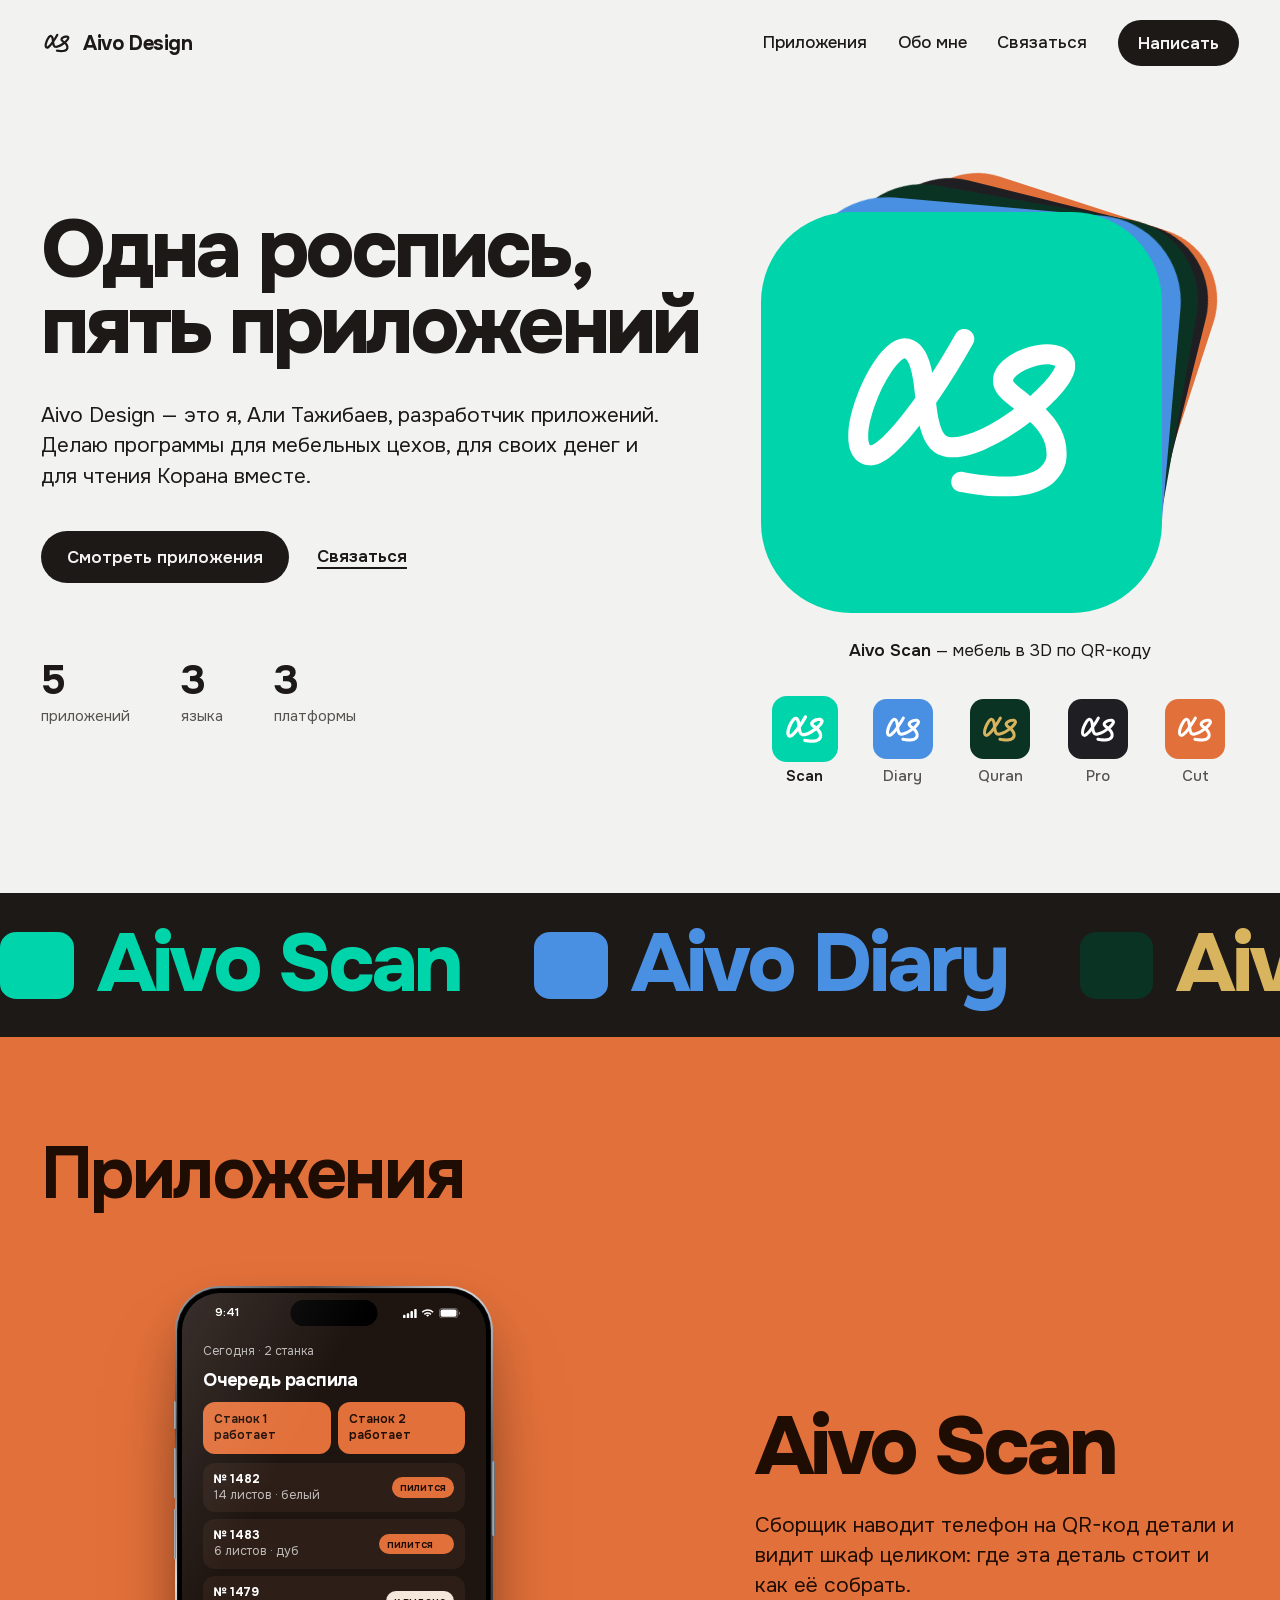
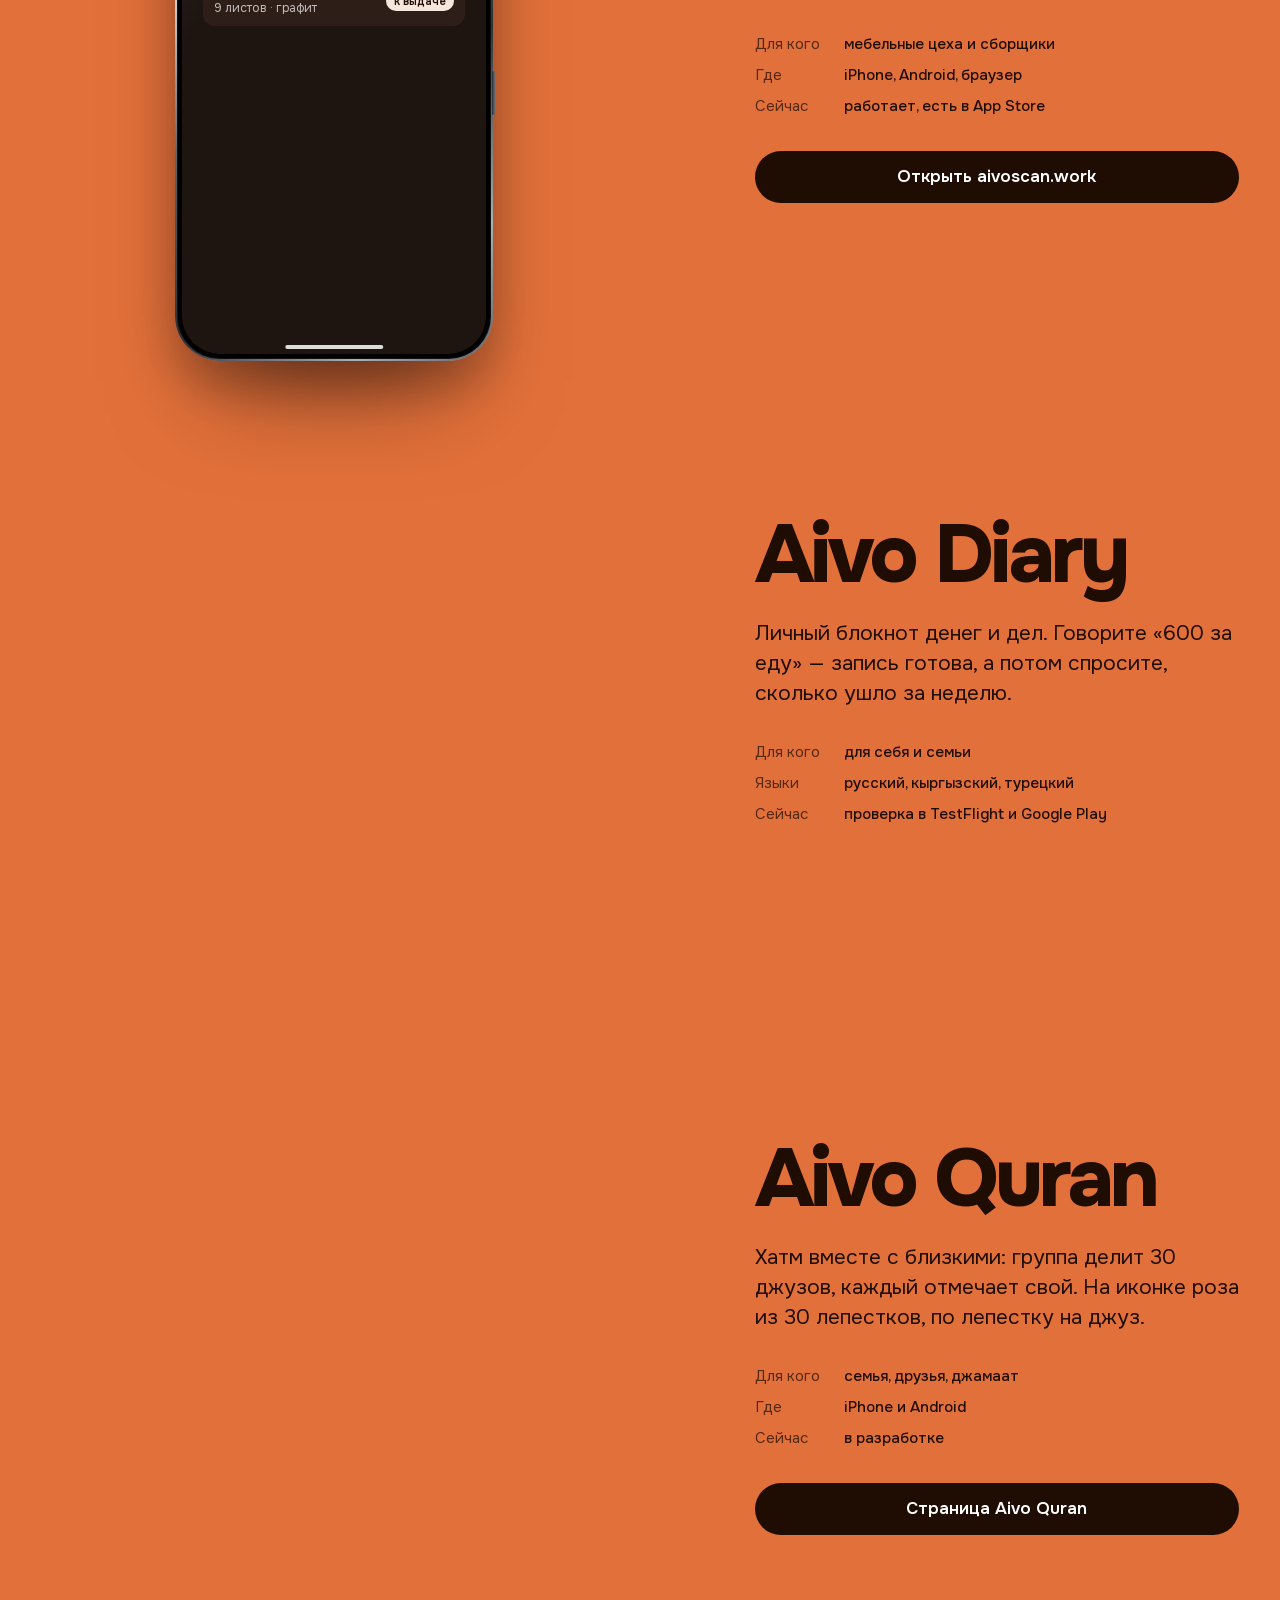
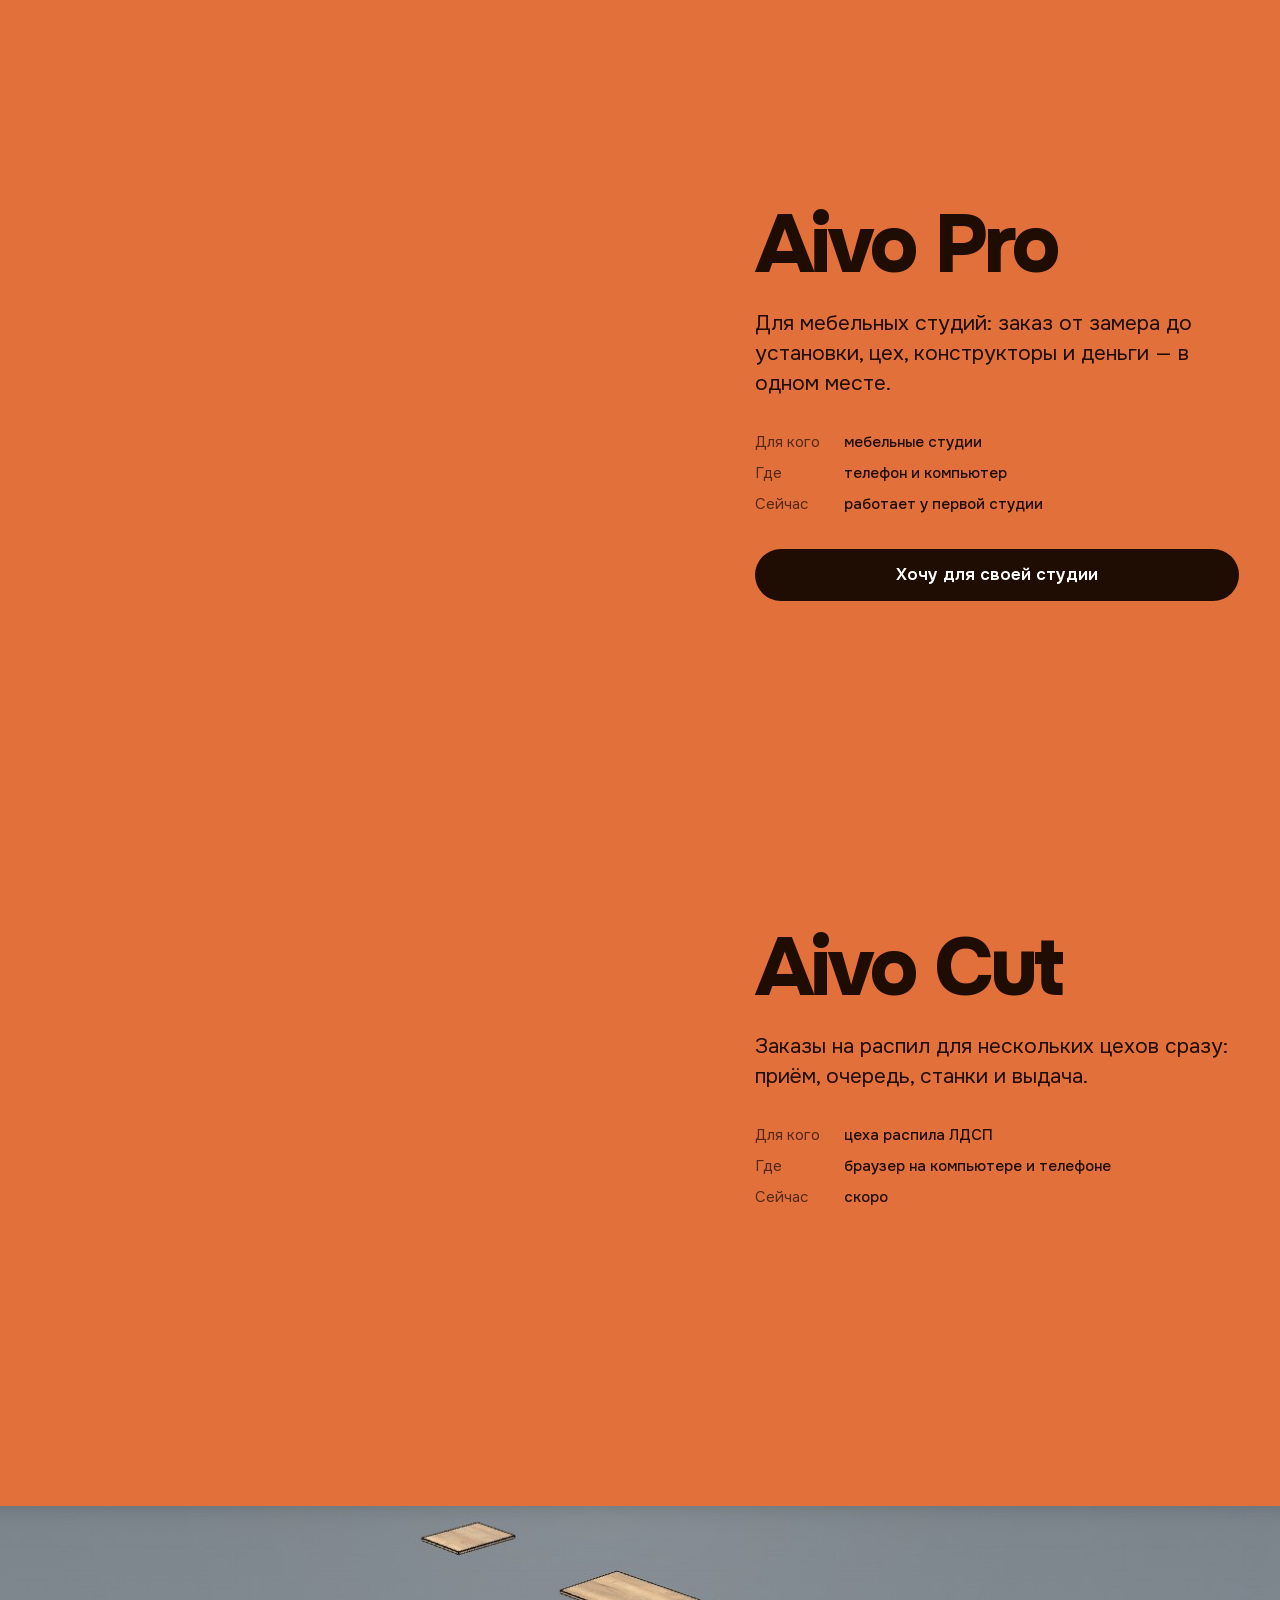
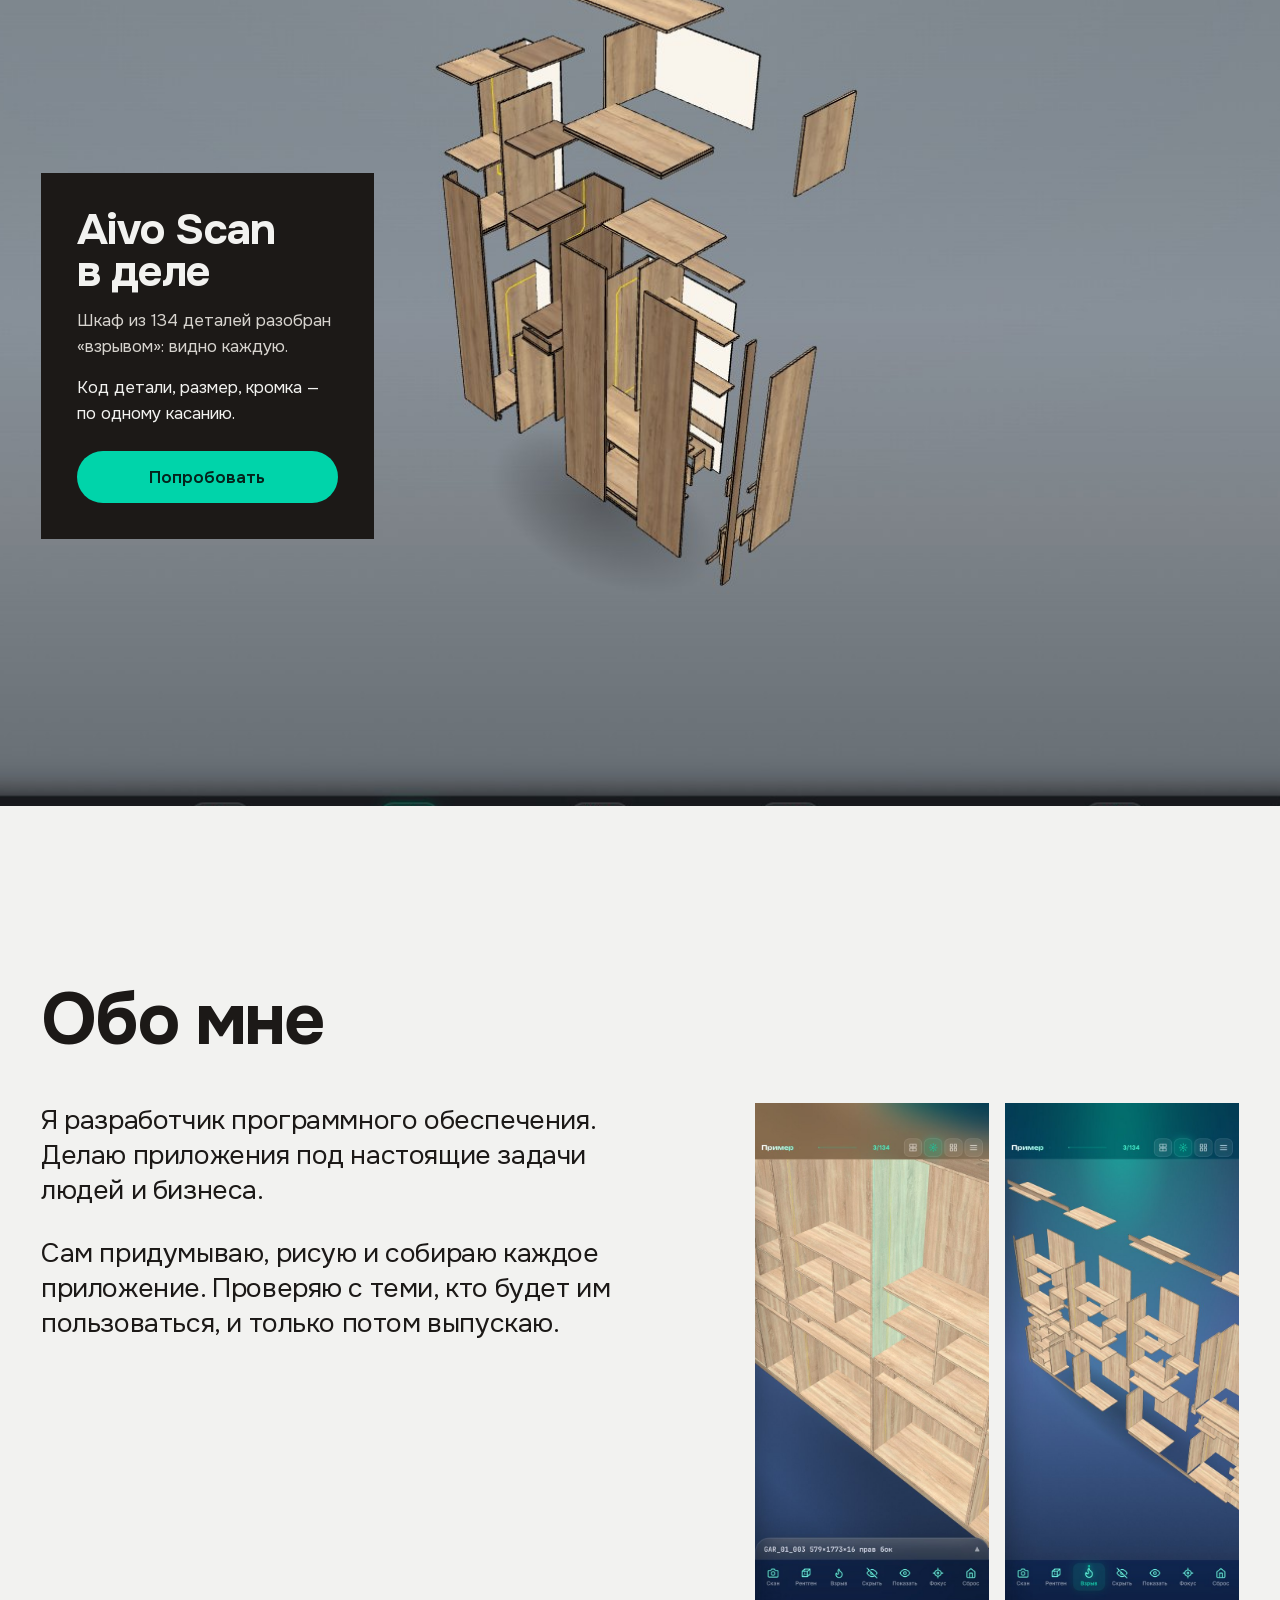
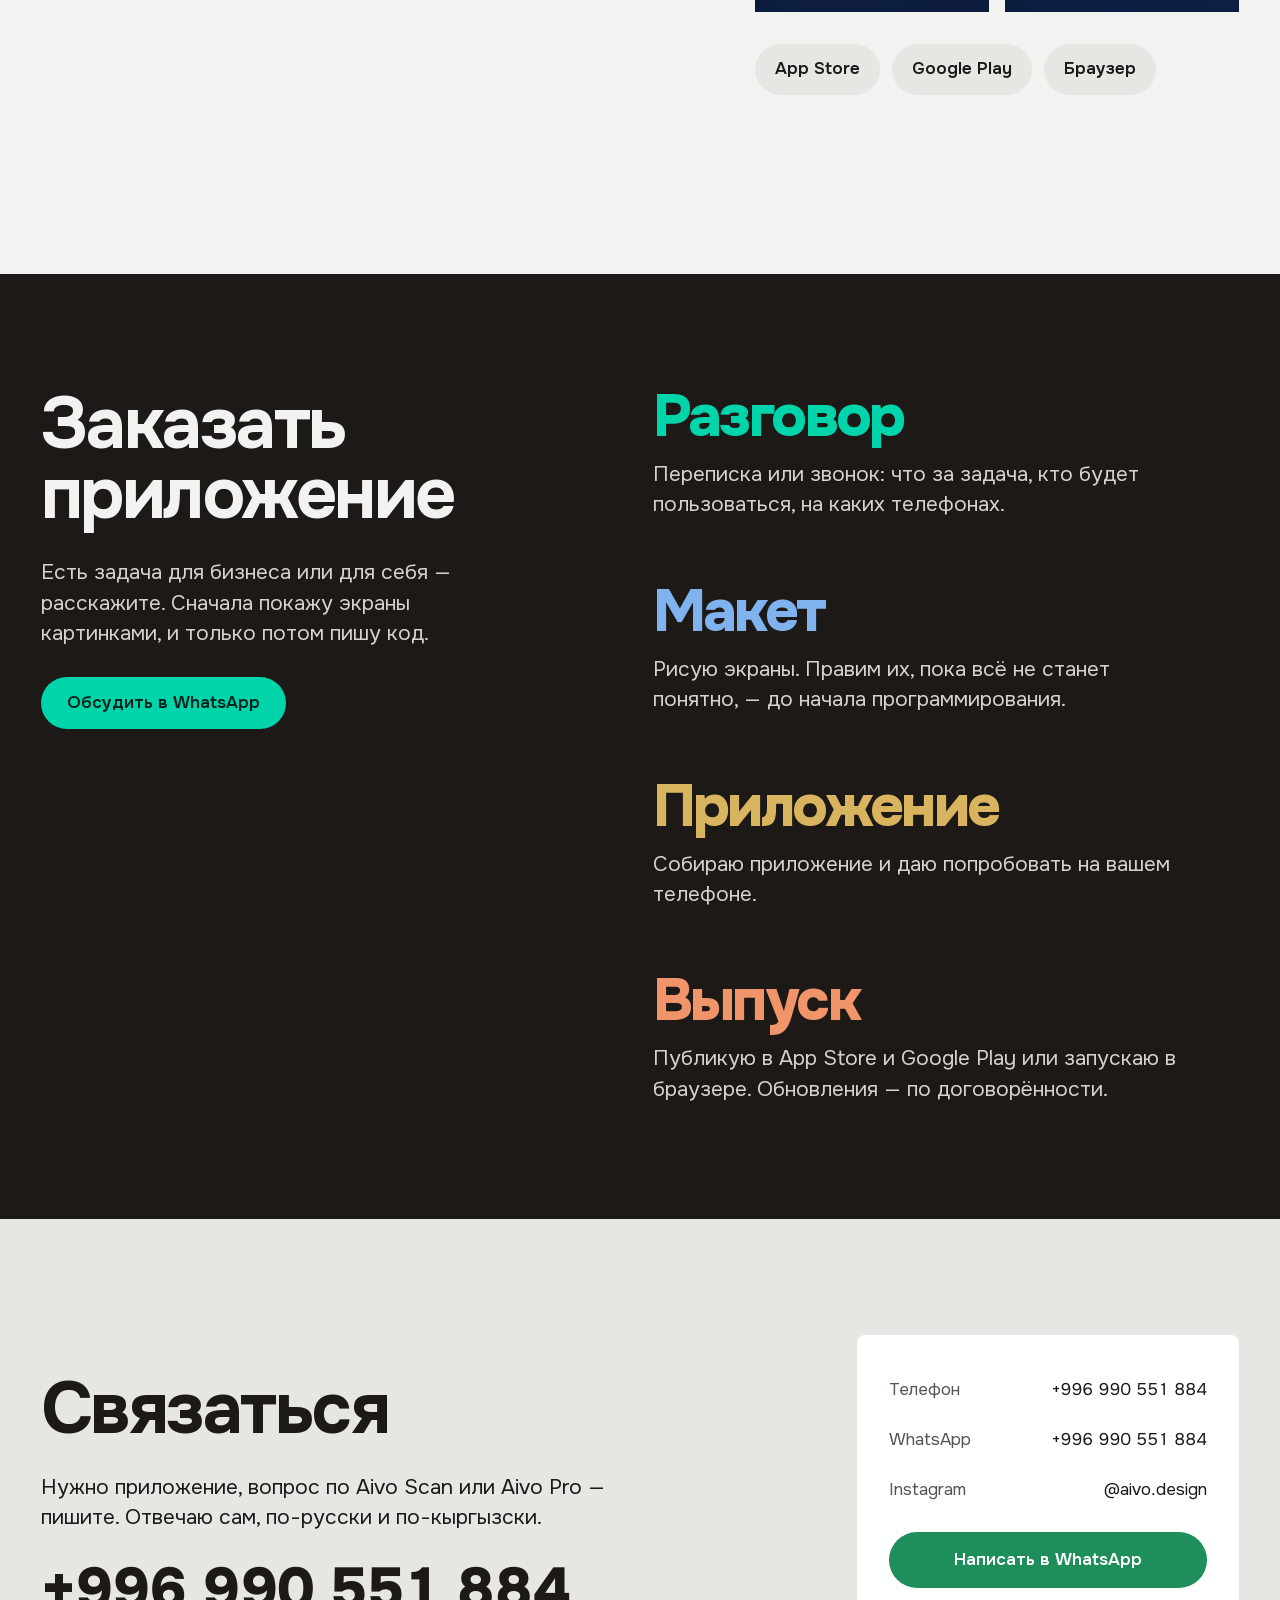
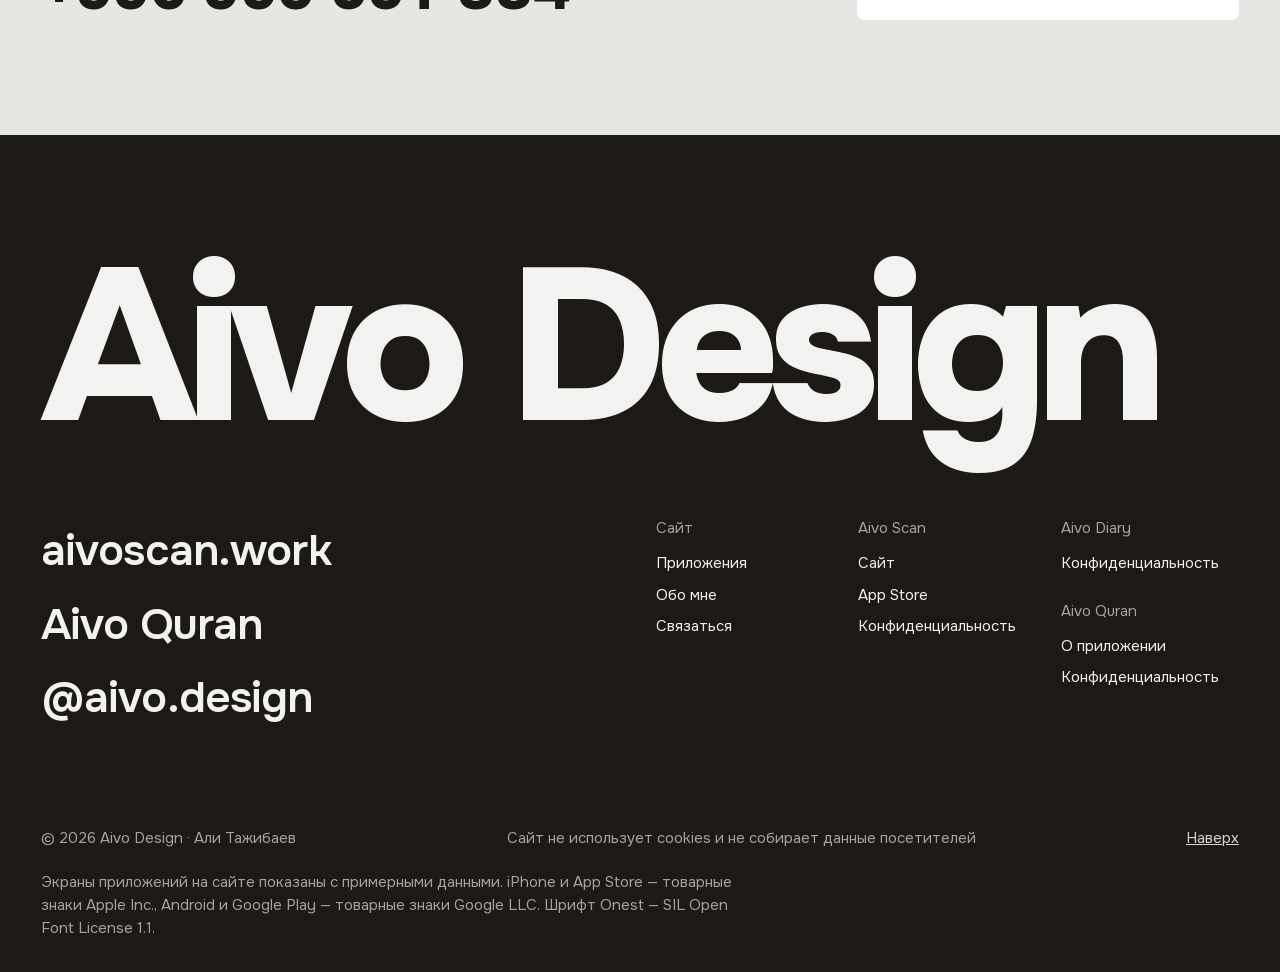
==== index.html @ 10afefac "Сайт aivodesign.site: главная, Aivo Quran, политики конфиденциальности Co-Authored-By: Claude Opus 5" ====
<!doctype html>
<html lang="ru">
<head>
<meta charset="utf-8">
<meta name="viewport" content="width=device-width,initial-scale=1,viewport-fit=cover">
<title>Aivo Design — приложения Али Тажибаева</title>
<meta name="description" content="Aivo Design — семья приложений с одной росписью: Aivo Scan (мебель в 3D по QR-коду), Aivo Diary (деньги голосом), Aivo Quran (хатм с близкими), Aivo Pro и Aivo Cut.">
<meta property="og:title" content="Aivo Design — одна роспись, пять приложений">
<meta property="og:description" content="Приложения для мебельных цехов, для своих денег и для чтения Корана вместе.">
<meta property="og:image" content="https://aivodesign.site/img/og.jpg">
<meta property="og:url" content="https://aivodesign.site/">
<meta property="og:image:width" content="1200"><meta property="og:image:height" content="630"><meta property="og:type" content="website"><meta property="og:locale" content="ru_RU">
<meta name="twitter:card" content="summary_large_image">
<link rel="canonical" href="https://aivodesign.site/">
<meta name="theme-color" content="#F2F2F0">
<link rel="icon" href="favicon.svg" type="image/svg+xml">
<link rel="preload" href="fonts/onest-cyrillic.woff2" as="font" type="font/woff2" crossorigin>
<link rel="stylesheet" href="fonts/onest.css">
<link rel="stylesheet" href="site.css?v=3">
<script>document.documentElement.classList.add('js')</script>
<style>
/* ── Первый экран: слова слева, справа веер из пяти квадратов-приложений */
.hero{display:grid;grid-template-columns:7fr 5fr;gap:clamp(24px,4vw,72px);align-items:center;padding:clamp(32px,5vw,80px) var(--m) clamp(72px,8vw,128px)}
.hero h1{font-size:clamp(42px,6.4vw,112px);font-weight:800;letter-spacing:-.045em;line-height:.92}
.hero h1 span{display:block}
.hero .lead{font-size:21px;line-height:1.45;max-width:30em;margin-top:36px}
.hero .acts{display:flex;flex-wrap:wrap;align-items:center;gap:16px 28px;margin-top:40px}
.hero .nums{display:grid;grid-template-columns:repeat(3,max-content);gap:20px clamp(28px,4vw,64px);margin-top:clamp(48px,6vw,88px)}
.hero .nums p{display:grid;gap:4px;font-size:var(--s-sm);color:var(--muted)}
.hero .nums b{font-size:clamp(32px,3.2vw,48px);font-weight:700;letter-spacing:-.04em;line-height:1;color:var(--ink)}
.tilebox{justify-self:end;width:min(100%,540px)}
.deck{position:relative;width:84%;aspect-ratio:1;margin:13% 0 0 0}
.tile{position:absolute;inset:0;border-radius:22.5%;background:var(--c);color:var(--f,#fff);display:grid;place-items:center;transition:transform .8s var(--ease);will-change:transform}
.tile .sig{width:100%;height:100%}
.tile[data-p="0"]{transform:none;z-index:5}
.tile[data-p="1"]{transform:translate(5%,-4%) rotate(5deg) scale(.95);z-index:4}
.tile[data-p="2"]{transform:translate(10%,-8%) rotate(10deg) scale(.9);z-index:3}
.tile[data-p="3"]{transform:translate(14%,-11%) rotate(14deg) scale(.85);z-index:2}
.tile[data-p="4"]{transform:translate(18%,-14%) rotate(18deg) scale(.8);z-index:1}
.tile[data-p="0"] .sig use{clip-path:inset(0 0 0 0)}
.js .tile[data-p="0"].draw .sig use{animation:draw 1.4s cubic-bezier(.6,0,.2,1) both}
@keyframes draw{from{clip-path:inset(0 100% 0 0)}to{clip-path:inset(0 0 0 0)}}
.picker{display:flex;justify-content:space-between;gap:10px;margin-top:28px}
.picker button{flex:1;display:flex;flex-direction:column;align-items:center;gap:8px;background:none;border:0;padding:6px 0;font:500 var(--s-sm)/1.2 var(--font);color:var(--muted);cursor:pointer;border-radius:12px}
.picker .sw{width:100%;max-width:60px;aspect-ratio:1;border-radius:22.5%;background:var(--c);color:var(--f,#fff);display:grid;place-items:center;transition:transform .25s var(--ease)}
.picker .sw .sig{width:100%;height:100%}
.picker button:hover .sw{transform:translateY(-3px)}
.picker button[aria-pressed=true]{color:var(--ink);font-weight:600}
.picker button[aria-pressed=true] .sw{transform:scale(1.1)}
.tilecap{margin-top:24px;font-size:var(--s-body);min-height:1.6em;text-align:center}
.tilecap b{font-weight:600}

/* ── Бегущая лента с названиями */
.band{background:var(--ink);overflow:hidden;padding:clamp(20px,2.4vw,36px) 0}
.track{display:flex;width:max-content;animation:mq 38s linear infinite}
.band:hover .track{animation-play-state:paused}
.track span{display:inline-flex;align-items:center;gap:.28em;padding-right:.9em;font-size:clamp(40px,6.4vw,104px);font-weight:800;letter-spacing:-.045em;line-height:1;white-space:nowrap;color:var(--c)}
.track .sq{width:.82em;height:.82em;border-radius:22.5%;background:var(--c);color:var(--f,#fff);display:grid;place-items:center;flex:none}
.track .sq .sig{width:100%;height:100%}
@keyframes mq{to{transform:translateX(-50%)}}

/* ── Приложения: весь раздел перекрашивается в цвет приложения, телефон держится слева */
.apps{--ab:var(--scan);--ai:#04231C;--bb:#04231C;--bi:var(--scan);background:var(--ab);color:var(--ai);padding:clamp(72px,8vw,128px) var(--m) clamp(72px,8vw,120px);transition:background-color .7s var(--ease),color .7s var(--ease)}
html:not(.js) .apps{--ab:var(--bg);--ai:var(--ink);--bb:var(--ink);--bi:var(--bg)}
.apps>h2{font-size:var(--s-h2);margin-bottom:clamp(40px,5vw,72px)}
.run{display:grid;grid-template-columns:repeat(12,1fr);column-gap:clamp(16px,2vw,32px)}
.frame{display:none}
.steps{grid-column:1/-1;display:flex;flex-direction:column;gap:112px}
.step h3{font-size:clamp(52px,6.4vw,112px);font-weight:800;letter-spacing:-.05em;line-height:.92}
.step .what{font-size:21px;line-height:1.45;margin-top:24px;max-width:25em}
.facts{display:grid;grid-template-columns:auto 1fr;gap:8px 24px;margin:32px 0 0;font-size:var(--s-sm)}
.facts dt{opacity:.72}.facts dd{margin:0;font-weight:500}
.step .go{margin-top:32px;display:inline-flex}
.step .btn{background:var(--bb);color:var(--bi)}
.step .link{color:inherit}
.fig{--h:min(78svh,700px);height:var(--h);display:grid;place-items:center;margin:0 0 40px;position:relative}
html:not(.js) .fig{background:var(--c);padding:24px 0}
.phone-frame{--pw:calc(var(--h)*0.455);--sw:calc(var(--pw) - 14px);position:relative;width:var(--pw);padding:2.5px;border-radius:calc(var(--sw)*.125 + 7px);background:linear-gradient(135deg,#9da2aa 0%,#4a4e55 14%,#d6d9de 30%,#5b5f66 48%,#2e3136 66%,#a9adb4 86%,#60646b 100%);box-shadow:0 60px 100px -40px rgba(0,0,0,.55),0 24px 48px rgba(0,0,0,.22)} /* taste-skill-ignore: рамка iPhone с aivoscan.work */
.pf-bezel{padding:4.5px;border-radius:calc(var(--sw)*.125 + 4.5px);background:#000;box-shadow:inset 0 0 0 1px rgba(255,255,255,.07)} /* taste-skill-ignore: рамка iPhone с aivoscan.work */
.pf-screen{position:relative;border-radius:calc(var(--sw)*.125);overflow:hidden;background:#000}
.pf-screen::after{content:"";position:absolute;inset:0;z-index:4;pointer-events:none;background:linear-gradient(118deg,rgba(255,255,255,.12) 0%,rgba(255,255,255,0) 30%)} /* taste-skill-ignore: рамка iPhone с aivoscan.work */
.phone-frame .shots{aspect-ratio:440/956;position:relative}
.phone-frame .shots>img{position:absolute;inset:0;width:100%;height:100%;object-fit:cover}
.phone-island{position:absolute;z-index:3;top:calc(var(--sw)*.025);left:50%;width:calc(var(--sw)*.286);height:calc(var(--sw)*.084);transform:translateX(-50%);border-radius:99px;background:#000}
.pf-status{position:absolute;z-index:3;left:0;right:0;top:calc(var(--sw)*.025);height:calc(var(--sw)*.084);display:flex;align-items:center;justify-content:space-between;padding:0 calc(var(--sw)*.085) 0 calc(var(--sw)*.11);color:#fff;font:600 calc(var(--sw)*.039)/1 var(--font);letter-spacing:-.01em}
.pf-status i{display:flex;align-items:center;gap:calc(var(--sw)*.014)}
.pf-status svg{height:calc(var(--sw)*.03);width:auto}.pf-status svg.bat{height:calc(var(--sw)*.034)}
.pf-home{position:absolute;z-index:3;left:50%;bottom:calc(var(--sw)*.018);transform:translateX(-50%);width:calc(var(--sw)*.32);height:calc(var(--sw)*.012);border-radius:99px;background:rgba(255,255,255,.85)}
.phone-frame.lt .pf-status{color:#111}.phone-frame.lt .pf-home{background:rgba(0,0,0,.8)}
.pf-btn{position:absolute;width:3px;border-radius:2px;background:linear-gradient(90deg,#4f535a,#b4b8bf 60%,#6b6f76)} /* taste-skill-ignore: рамка iPhone с aivoscan.work */
.pf-btn.l{left:-2px}.pf-btn.r{right:-2px;background:linear-gradient(90deg,#6b6f76,#b4b8bf 40%,#4f535a)} /* taste-skill-ignore: рамка iPhone с aivoscan.work */
.pf-action{top:17%;height:4.2%}.pf-vol1{top:24%;height:7.5%}.pf-vol2{top:33%;height:7.5%}.pf-side{top:26%;height:11%}.pf-cam{top:57%;height:6.5%;background:linear-gradient(90deg,#2a2d31,#6d7178)!important} /* taste-skill-ignore: рамка iPhone с aivoscan.work */
.ui{position:absolute;inset:0;font-size:calc(var(--sw)*.04)}
@media (min-width:900px){
  .js .frame{display:block;grid-column:1/7;grid-row:1;position:sticky;top:calc(50svh - min(78svh,700px)*0.5);height:min(78svh,700px);align-self:start}
  .js .frame .fig{position:absolute;inset:0;margin:0;height:100%;opacity:0;transform:translateY(24px) scale(.97);transition:opacity .5s var(--ease),transform .6s var(--ease)}
  .js .frame .fig:not(.on){visibility:hidden;transition:opacity .4s var(--ease),transform .4s var(--ease),visibility 0s .4s}
  .js .frame .fig.on{opacity:1;transform:none}
  .js .steps{grid-column:8/13;grid-row:1;gap:0}
  .js .step{min-height:74svh;display:flex;flex-direction:column;justify-content:center}
  .js .step>.fig{display:none}
}

/* Экраны приложений, собранные из их интерфейса (примерные данные) */
.ui{font-family:var(--font);line-height:1.3;padding:17% 7% 9%;display:flex;flex-direction:column;gap:9px;text-align:left}
.ui .t{font-size:1.5em;font-weight:700;letter-spacing:-.03em}
.ui .m{opacity:.7}
.ui ul{list-style:none;margin:0;padding:0;display:grid;gap:7px}
.ui li{display:flex;justify-content:space-between;align-items:center;gap:8px;border-radius:12px;padding:9px 11px}
.ui-diary{background:#F4F7FB;color:#14223A}
.ui-diary .sum{font-size:2.2em;font-weight:700;letter-spacing:-.04em}
.ui-diary .today{color:#C2410C;font-weight:600}
.ui-diary .say{background:#2F6FBF;color:#fff;border-radius:14px 14px 4px 14px;padding:10px 12px;align-self:flex-end;max-width:88%}
.ui-diary li{background:#fff}.ui-diary .plus{color:#15803D;font-weight:600}
.ui-diary .mic{margin-top:auto;align-self:center;width:54px;height:54px;border-radius:50%;background:#4A90E2;display:grid;place-items:center}
.ui-diary .mic i{width:12px;height:20px;border-radius:6px;background:#fff;display:block}
.ui-quran{background:#0B3324;color:#EBDDB0}
.ui-quran .ic{width:64px;height:64px;border-radius:22.5%;align-self:center;margin:4px 0}
.ui-quran .grid{display:grid;grid-template-columns:repeat(6,1fr);gap:5px}
.ui-quran .grid i{aspect-ratio:1;border-radius:6px;background:#164A36;display:grid;place-items:center;font-style:normal;font-size:10.5px;color:#9FB8A8}
.ui-quran .grid i.d{background:#D9B45F;color:#0B3324;font-weight:600}
.ui-quran .grid i.me{background:#EBDDB0;color:#0B3324;font-weight:700}
.ui-quran .bt{margin-top:auto;background:#D9B45F;color:#0B3324;border-radius:999px;text-align:center;padding:11px;font-weight:700}
.ui-pro{background:#F2F2F0;color:#1F1F23}
.ui-pro li{background:#fff;flex-direction:column;align-items:stretch;gap:6px}
.ui-pro li div{display:flex;justify-content:space-between;gap:8px}
.ui-pro .bar{display:grid;grid-template-columns:repeat(5,1fr);gap:3px}
.ui-pro .bar i{height:5px;border-radius:3px;background:#DADAD6}
.ui-pro .bar i.d{background:#1F1F23}
.ui-pro .sumrow{margin-top:auto;background:#1F1F23;color:#F2F2F0;border-radius:12px;padding:11px;display:flex;justify-content:space-between;gap:8px}
.ui-pro .sumrow .m{opacity:.75}
.ui-pro .ok{color:#15803D;font-weight:600}.ui-pro .late{color:#B91C1C;font-weight:600}
.ui-cut{background:#1E1410;color:#FFFFFF}
.ui-cut li{background:#2D1F18}
.ui-cut .st{border-radius:999px;padding:3px 8px;font-size:11px;font-weight:600;white-space:nowrap}
.ui-cut .st.go{background:#E2703A;color:#1F0D04}.ui-cut .st.q{background:#3E2C22;color:#FFFFFF}.ui-cut .st.ok{background:#F6E7DD;color:#1F0D04}
.ui-cut .mach{display:grid;grid-template-columns:1fr 1fr;gap:7px}
.ui-cut .mach div{background:#E2703A;color:#1F0D04;border-radius:12px;padding:10px 11px;font-weight:600}
.ui-cut .mach div:last-child{background:#3E2C22;color:#FFFFFF}

/* Ожившие экраны: проигрываются, когда экран показан */
@keyframes uin{from{opacity:0;transform:translateY(8px)}to{opacity:1;transform:none}}
@keyframes uout{to{opacity:0;transform:translateY(-6px)}}
@keyframes bar{from{transform:scaleX(0)}to{transform:scaleX(1)}}
@keyframes gold{0%{background:#EBDDB0;transform:scale(1)}45%{transform:scale(1.28)}100%{background:#D9B45F;transform:scale(1)}}
@keyframes press{50%{transform:scale(.94)}}
@keyframes m2{to{background:#E2703A;color:#1F0D04}}
.ui .sw2{display:inline-grid}.ui .sw2>span{grid-area:1/1}
html:not(.js) .ui .sw2 .a{visibility:hidden}
.js .ui .sw2 .b{opacity:0}
.js .ui.play .sw2 .a{animation:uout .35s var(--ease) forwards;animation-delay:var(--d,1.4s)}
.js .ui.play .sw2 .b{animation:uin .45s var(--ease) forwards;animation-delay:calc(var(--d,1.4s) + .2s)}
.js .ui .pop{opacity:0}
.js .ui.play .pop{animation:uin .5s var(--ease) forwards;animation-delay:var(--d,.4s)}
.js .ui-pro .bar i.d{transform:scaleX(0);transform-origin:left}
.js .ui-pro.play .bar i.d{animation:bar .5s var(--ease) forwards;animation-delay:calc(.2s + var(--n,0)*.1s)}
.js .ui-quran.play .grid i.me{animation:gold .8s var(--ease) 1s forwards}
.js .ui-quran.play .bt{animation:press .3s ease .7s}
.js .ui-cut.play .mach .m2{animation:m2 .4s var(--ease) 1.4s forwards}
@media (prefers-reduced-motion:reduce){.js .ui *{animation:none!important}.js .ui .pop,.js .ui .sw2 .b{opacity:1}.js .ui .sw2 .a{opacity:0}.js .ui-pro .bar i.d{transform:none}}

/* ── Aivo Scan крупно: снимок во весь экран, карточка в одну колонку */
.show{position:relative;min-height:100svh;display:grid;align-items:center;overflow:hidden;background:#0d0f12}
.show>img{position:absolute;left:0;top:-6%;width:100%;height:112%;object-fit:cover;object-position:62% 50%;transform:scale(1.08);transition:transform 2.4s var(--ease)}
.show.in>img{transform:none}
.show .card{position:relative;margin-left:var(--m);width:clamp(300px,26vw,400px);background:var(--ink);color:var(--bg);padding:36px;display:flex;flex-direction:column;gap:14px}
.show .card h2{font-size:var(--s-h3)}
.show .card .sub{color:#D6D3CE}
.show .card .btn{width:100%;margin-top:10px;background:var(--scan);color:#04231C}

/* ── Обо мне */
.about{display:grid;grid-template-columns:repeat(12,1fr);column-gap:clamp(16px,2vw,32px);row-gap:48px;padding:clamp(120px,14vw,200px) var(--m) 0;align-items:start}
.about h2{grid-column:1/-1;font-size:var(--s-h2)}
.about .txt{grid-column:1/7;display:grid;gap:28px;font-size:clamp(22px,2.1vw,30px);line-height:1.3;letter-spacing:-.015em}
.about .side{grid-column:8/13;display:grid;gap:32px}
.about .pics{display:grid;grid-template-columns:1fr 1fr;gap:16px}
.about .pics img{width:100%;aspect-ratio:420/913;object-fit:cover;background:var(--surface)}
.about .stores{display:flex;flex-wrap:wrap;gap:12px}
.about .stores span{background:var(--surface);border-radius:999px;padding:12px 20px;font-weight:600}

/* ── Заказать: графитовое поле, слева заголовок, справа шаги крупно */
.order{display:grid;grid-template-columns:repeat(12,1fr);column-gap:clamp(16px,2vw,32px);row-gap:56px;margin-top:clamp(120px,14vw,200px);padding:clamp(80px,9vw,140px) var(--m);background:var(--ink);color:var(--bg)}
.order .ohead{grid-column:1/6;display:grid;gap:28px;align-content:start;position:sticky;top:48px;align-self:start}
.order h2{font-size:var(--s-h2)}
.order .ohead p{font-size:21px;line-height:1.45;color:#D6D3CE}
.order .ohead .btn{justify-self:start;background:var(--scan);color:#04231C}
.osteps{grid-column:7/13;list-style:none;margin:0;padding:0;display:grid;gap:clamp(40px,5vw,72px)}
.osteps h3{font-size:clamp(40px,4.6vw,72px);font-weight:800;letter-spacing:-.045em;line-height:.95}
.osteps p{font-size:21px;line-height:1.45;margin-top:14px;color:#D6D3CE;max-width:26em}
.osteps li:nth-child(1) h3{color:#00D4AA}.osteps li:nth-child(2) h3{color:#7FB2EE}.osteps li:nth-child(3) h3{color:#D9B45F}.osteps li:nth-child(4) h3{color:#F0956A}
.order+.contact{margin-top:0}

/* ── Связаться */
.contact{display:grid;grid-template-columns:repeat(12,1fr);column-gap:clamp(16px,2vw,32px);row-gap:48px;align-items:end;margin-top:clamp(120px,14vw,200px);padding:clamp(80px,9vw,140px) var(--m);background:var(--surface)}
.contact .ctxt{grid-column:1/8;display:grid;gap:28px;align-content:end}
.contact h2{font-size:var(--s-h2)}
.contact .ctxt p{font-size:21px;line-height:1.45;max-width:28em}
.contact .phone{font-size:clamp(36px,4.6vw,72px);font-weight:800;letter-spacing:-.04em;line-height:1;text-decoration:none;font-variant-numeric:tabular-nums}
.contact .phone:hover{text-decoration:underline;text-decoration-thickness:4px;text-underline-offset:10px}
.vcard{grid-column:9/13;background:var(--paper);border-radius:8px;padding:32px;display:grid;gap:18px}
.vcard .rows{display:grid;gap:4px}
.vcard .rows a{display:flex;justify-content:space-between;gap:16px;text-decoration:none;padding:10px 0;font-variant-numeric:tabular-nums}
.vcard .rows a span:first-child{color:var(--muted)}
.vcard .rows a:hover span:last-child{text-decoration:underline;text-underline-offset:4px}
.vcard .btn{width:100%;min-height:56px;background:#1E8E5A;color:#fff}

/* ── Подвал: имя первым */
.foot{background:var(--ink);color:var(--bg);padding:clamp(48px,6vw,96px) var(--m) 32px;overflow:hidden}
.foot .name{font-size:clamp(56px,16.9vw,268px);font-weight:800;letter-spacing:-.055em;line-height:.9;padding-top:.18em;white-space:nowrap}
.foot .row{display:grid;grid-template-columns:repeat(12,1fr);column-gap:32px;margin-top:72px}
.foot .places{grid-column:1/6;display:grid;gap:6px;align-content:start}
.foot .places a{font-size:var(--s-h3);font-weight:600;letter-spacing:-.02em;text-decoration:none;color:var(--bg)}
.foot .places a:hover{text-decoration:underline;text-underline-offset:6px}
.foot .cols{grid-column:7/13;display:grid;grid-template-columns:repeat(3,1fr);gap:24px;font-size:var(--s-sm)}
.foot .cols p{color:#A8A29E;margin-bottom:8px}
.foot .cols a{display:block;text-decoration:none;padding:4px 0;color:var(--bg)}
.foot .cols a:hover{text-decoration:underline}
.foot .legal{display:flex;flex-wrap:wrap;justify-content:space-between;gap:12px 32px;margin-top:96px;font-size:var(--s-sm);color:#A8A29E}
.foot .legal a{color:#D6D3CE}
.foot .tm{margin-top:20px;font-size:var(--s-sm);color:#A8A29E;max-width:72ch}
.foot .cols .sp{margin-top:20px}

/* ── Телефон и планшет */
@media (max-width:899px){
  .hero{grid-template-columns:1fr;gap:56px}
  .tilebox{justify-self:start;width:min(100%,440px)}
  .deck{width:80%}
  .about .txt,.about .side{grid-column:1/-1}
  .show{min-height:auto;display:block;background:var(--bg)}
  .show>img{position:relative;top:0;height:70svh;clip-path:inset(7% 0 7% 0);margin-top:-4.9svh;object-position:60% 50%}
  .show .card{margin:-80px var(--m) 0;width:auto}
  .contact .ctxt,.vcard{grid-column:1/-1}
  .order .ohead,.osteps{grid-column:1/-1;position:static}
  .order .ohead .btn{display:none}
  .order .btn2{display:inline-flex!important;grid-column:1/-1;justify-self:start}
  .vcard{padding:24px}
  .foot .row{grid-template-columns:1fr 1fr;row-gap:48px}
  .foot .places,.foot .cols{grid-column:1/-1}
  .foot .cols{grid-template-columns:1fr 1fr}
}
@media (max-width:420px){.about .txt{font-size:20px}.picker{gap:6px}.picker button{font-size:13px}.steps{gap:96px}}
@media (prefers-reduced-motion:reduce){.track{animation:none}.show>img{transform:none}.js .tile .sig use{animation:none!important}}
</style>
</head>
<body>
<svg width="0" height="0" style="position:absolute" aria-hidden="true"><symbol id="s" viewBox="0 0 8700 8700"><path d="M2339.9 5489.79c-333.52,-32.36 -450.83,-328.7 -451.41,-624.26 -0.57,-294.59 94.98,-628.82 199.79,-902.37 110.71,-288.96 262.98,-593.8 450.24,-840.36 152.12,-200.31 395.49,-446.38 674.04,-375.31 253.6,64.71 380.2,289.78 448.8,524.73 20.22,69.21 36.52,140.79 50.2,213.53 178.41,-276.93 347.43,-559.98 506.08,-841.45 58.7,-104.17 191.52,-141.24 295.69,-82.54 104.15,58.7 141.23,191.52 82.52,295.69 -243.58,432.18 -511.97,869.85 -800.72,1284.06 29.21,254.25 95.5,690.69 259.22,728.74 2.78,0.66 5.17,1.25 7.95,2.02 161.88,44.12 423.31,-45.81 571.63,-107.32 281.93,-116.9 559.63,-287.18 807.16,-464.88 15.48,-11.12 30.99,-22.36 46.49,-33.7 -63,-48.65 -125.6,-97.69 -185.87,-149.39 -135.52,-116.24 -272.88,-261.35 -272.85,-451.58 -11.01,-379.36 431.71,-628.72 744.51,-726.93 326.76,-102.6 838.43,-139.85 1006.31,237.3 151.79,323.84 -251.72,777.43 -609.06,1096.33 311.85,307.43 507.92,671.38 439.54,1142.57 -1.55,10.67 -3.5,19.66 -6.52,30 -268.69,914.98 -1598.05,751.73 -2304.44,617.67 -117.48,-22.29 -195.09,-136.28 -172.8,-253.74 22.31,-117.46 136.28,-195.07 253.74,-172.79 420.77,79.86 1612.55,279.84 1802.56,-299.33 42.04,-332.72 -125.11,-576.84 -349.3,-786.75 -15.24,11.64 -29.49,22.39 -42.63,32.24 -427.47,320.28 -1278.98,859.23 -1838.76,710.2 -301.94,-72.41 -442.03,-356.62 -515.96,-662.72 -162.76,208.89 -343.97,425.59 -540.96,601.8 -145.24,129.92 -348.41,282.24 -555.19,258.53zm3496.82 -1502.24c101.78,-89.15 199.2,-182.63 288.45,-279.48 55.85,-60.56 233.79,-268.04 252.65,-363.67 -22.01,-25.32 -84.75,-36 -110.1,-39.01 -116.08,-13.78 -253.74,12.58 -364.31,47.27 -118.61,37.25 -247.95,96.82 -344.49,175.92 -24.71,20.25 -97.61,88.19 -96.08,124.8 0.07,1.67 0.1,3.24 0.14,4.8 19.47,46.35 140.34,145.82 176.21,174.74 65.33,52.7 131.62,103.42 197.53,154.62zm-2490.85 36.95c-18.34,-175.36 -74.68,-795.87 -233.47,-854.14 -83.3,19.83 -241.72,230.74 -284.16,292.91 -149.63,219.28 -272.55,479.23 -362.05,729.42 -73.18,204.52 -150.1,477.25 -143.17,696 1.37,43.65 8.02,116.4 32.1,154.54 7.6,12.02 12.88,13.19 27.59,14.53 0.38,0.05 0.75,0.07 1.1,0.1 67.32,-10.94 222.09,-149.14 268.11,-192.92 178.35,-169.6 342.72,-372.23 492.03,-567.56 68.32,-89.39 135.66,-180.46 201.91,-272.88z"/></symbol></svg>
<a class="skip" href="#apps">К приложениям</a>

<header class="nav">
  <a class="wm" href="#top" aria-label="Aivo Design, в начало"><svg class="sig" aria-hidden="true"><use href="#s"/></svg>Aivo Design</a>
  <a class="nl" href="#apps">Приложения</a>
  <a class="nl" href="#about">Обо мне</a>
  <a class="nl" href="#contact">Связаться</a>
  <a class="btn" href="https://wa.me/996990551884?text=%D0%97%D0%B4%D1%80%D0%B0%D0%B2%D1%81%D1%82%D0%B2%D1%83%D0%B9%D1%82%D0%B5%2C%20%D0%BF%D0%B8%D1%88%D1%83%20%D1%81%20%D1%81%D0%B0%D0%B9%D1%82%D0%B0%20Aivo%20Design">Написать</a>
</header>

<main id="top">
<section class="hero" aria-labelledby="h1">
  <div>
    <h1 id="h1" class="rise"><span>Одна роспись,</span> <span>пять приложений</span></h1>
    <p class="lead rise" style="--i:1">Aivo Design — это я, Али Тажибаев, разработчик приложений. Делаю программы для мебельных цехов, для своих денег и для чтения Корана вместе.</p>
    <div class="acts rise" style="--i:2">
      <a class="btn" href="#apps">Смотреть приложения</a>
      <a class="link" href="#contact">Связаться</a>
    </div>
    <div class="nums rise" style="--i:3">
      <p><b>5</b>приложений</p>
      <p><b>3</b>языка</p>
      <p><b>3</b>платформы</p>
    </div>
  </div>
  <div class="tilebox rise" style="--i:2">
    <div class="deck" id="deck" role="img" aria-label="Пять квадратов с росписью Aivo в цветах приложений">
      <div class="tile" data-k="scan" data-p="0" style="--c:#00D4AA"><svg class="sig" aria-hidden="true"><use href="#s"/></svg></div>
      <div class="tile" data-k="diary" data-p="1" style="--c:#4A90E2"><svg class="sig" aria-hidden="true"><use href="#s"/></svg></div>
      <div class="tile" data-k="quran" data-p="2" style="--c:#0B3324;--f:#D9B45F"><svg class="sig" aria-hidden="true"><use href="#s"/></svg></div>
      <div class="tile" data-k="pro" data-p="3" style="--c:#1F1F23"><svg class="sig" aria-hidden="true"><use href="#s"/></svg></div>
      <div class="tile" data-k="cut" data-p="4" style="--c:#E2703A"><svg class="sig" aria-hidden="true"><use href="#s"/></svg></div>
    </div>
    <p class="tilecap" id="tilecap" aria-live="polite"><b>Aivo Scan</b> — мебель в 3D по QR-коду</p>
    <div class="picker" role="group" aria-label="Выбрать приложение">
      <button type="button" aria-pressed="true" data-k="scan" data-n="Aivo Scan" data-t="мебель в 3D по QR-коду"><span class="sw" style="--c:#00D4AA"><svg class="sig" aria-hidden="true"><use href="#s"/></svg></span>Scan</button>
      <button type="button" aria-pressed="false" data-k="diary" data-n="Aivo Diary" data-t="деньги и дела голосом"><span class="sw" style="--c:#4A90E2"><svg class="sig" aria-hidden="true"><use href="#s"/></svg></span>Diary</button>
      <button type="button" aria-pressed="false" data-k="quran" data-n="Aivo Quran" data-t="хатм с близкими"><span class="sw" style="--c:#0B3324;--f:#D9B45F"><svg class="sig" aria-hidden="true"><use href="#s"/></svg></span>Quran</button>
      <button type="button" aria-pressed="false" data-k="pro" data-n="Aivo Pro" data-t="для мебельных студий"><span class="sw" style="--c:#1F1F23"><svg class="sig" aria-hidden="true"><use href="#s"/></svg></span>Pro</button>
      <button type="button" aria-pressed="false" data-k="cut" data-n="Aivo Cut" data-t="распил для нескольких цехов"><span class="sw" style="--c:#E2703A"><svg class="sig" aria-hidden="true"><use href="#s"/></svg></span>Cut</button>
    </div>
  </div>
</section>

<div class="band" aria-hidden="true"><div class="track"><span style="--c:#00D4AA"><span class="sq" style="--c:#00D4AA"><svg class="sig"><use href="#s"/></svg></span>Aivo Scan</span><span style="--c:#4A90E2"><span class="sq" style="--c:#4A90E2"><svg class="sig"><use href="#s"/></svg></span>Aivo Diary</span><span style="--c:#D9B45F"><span class="sq" style="--c:#0B3324;--f:#D9B45F"><svg class="sig"><use href="#s"/></svg></span>Aivo Quran</span><span style="--c:#F2F2F0"><span class="sq" style="--c:#F2F2F0;--f:#1F1F23"><svg class="sig"><use href="#s"/></svg></span>Aivo Pro</span><span style="--c:#E2703A"><span class="sq" style="--c:#E2703A"><svg class="sig"><use href="#s"/></svg></span>Aivo Cut</span><span style="--c:#00D4AA"><span class="sq" style="--c:#00D4AA"><svg class="sig"><use href="#s"/></svg></span>Aivo Scan</span><span style="--c:#4A90E2"><span class="sq" style="--c:#4A90E2"><svg class="sig"><use href="#s"/></svg></span>Aivo Diary</span><span style="--c:#D9B45F"><span class="sq" style="--c:#0B3324;--f:#D9B45F"><svg class="sig"><use href="#s"/></svg></span>Aivo Quran</span><span style="--c:#F2F2F0"><span class="sq" style="--c:#F2F2F0;--f:#1F1F23"><svg class="sig"><use href="#s"/></svg></span>Aivo Pro</span><span style="--c:#E2703A"><span class="sq" style="--c:#E2703A"><svg class="sig"><use href="#s"/></svg></span>Aivo Cut</span></div></div>

<section class="apps" id="apps" aria-labelledby="apps-h">
  <h2 id="apps-h" class="rise">Приложения</h2>
  <div class="run">
    <div class="frame" aria-hidden="true"></div>
    <div class="steps">

      <article class="step" data-ab="#00D4AA" data-ai="#04231C" data-bb="#04231C" data-bi="#00D4AA">
        <figure class="fig" style="--c:#00D4AA"><div class="phone-frame" data-ui><span class="pf-btn l pf-action"></span><span class="pf-btn l pf-vol1"></span><span class="pf-btn l pf-vol2"></span><span class="pf-btn r pf-side"></span><span class="pf-btn r pf-cam"></span><div class="pf-bezel"><div class="pf-screen"><span class="phone-island"></span><div class="pf-status" aria-hidden="true"><span>9:41</span><i><svg viewBox="0 0 17 11" fill="currentColor"><rect x="0" y="7" width="3" height="4" rx="1"/><rect x="4.5" y="5" width="3" height="6" rx="1"/><rect x="9" y="2.5" width="3" height="8.5" rx="1"/><rect x="13.5" y="0" width="3" height="11" rx="1"/></svg><svg viewBox="0 0 16 11" fill="currentColor"><path d="M8 2.2c2.3 0 4.4.9 6 2.4l1.2-1.3A10.3 10.3 0 0 0 8 .4C5.2.4 2.7 1.5.8 3.3L2 4.6a8.6 8.6 0 0 1 6-2.4zm0 3.6c1.3 0 2.5.5 3.4 1.3l1.2-1.3A6.6 6.6 0 0 0 8 4c-1.8 0-3.4.7-4.6 1.8l1.2 1.3c.9-.8 2.1-1.3 3.4-1.3zM8 9.4l1.9-2a2.8 2.8 0 0 0-3.8 0z"/></svg><svg class="bat" viewBox="0 0 27 13"><rect x=".5" y=".5" width="23" height="12" rx="3.5" fill="none" stroke="currentColor" stroke-opacity=".45"/><rect x="2" y="2" width="20" height="9" rx="2.2" fill="currentColor"/><path d="M25 4.5v4c.8-.3 1.5-1.1 1.5-2s-.7-1.7-1.5-2z" fill="currentColor" fill-opacity=".45"/></svg></i></div><span class="pf-home"></span><div class="shots"><img src="img/scr-model.jpg" width="600" height="1304" alt="Aivo Scan на телефоне: модель шкафа в 3D" loading="lazy"></div></div></div></div></figure>
        <h3 class="rise">Aivo Scan</h3>
        <p class="what rise" style="--i:1">Сборщик наводит телефон на QR-код детали и видит шкаф целиком: где эта деталь стоит и как её собрать.</p>
        <dl class="facts rise" style="--i:2"><dt>Для кого</dt><dd>мебельные цеха и сборщики</dd><dt>Где</dt><dd>iPhone, Android, браузер</dd><dt>Сейчас</dt><dd>работает, есть в App Store</dd></dl>
        <a class="btn go rise" style="--i:3" href="https://aivoscan.work">Открыть aivoscan.work</a>
      </article>

      <article class="step" data-ab="#4A90E2" data-ai="#08172E" data-bb="#08172E" data-bi="#FFFFFF">
        <figure class="fig" style="--c:#4A90E2"><div class="phone-frame lt" data-ui><span class="pf-btn l pf-action"></span><span class="pf-btn l pf-vol1"></span><span class="pf-btn l pf-vol2"></span><span class="pf-btn r pf-side"></span><span class="pf-btn r pf-cam"></span><div class="pf-bezel"><div class="pf-screen"><span class="phone-island"></span><div class="pf-status" aria-hidden="true"><span>9:41</span><i><svg viewBox="0 0 17 11" fill="currentColor"><rect x="0" y="7" width="3" height="4" rx="1"/><rect x="4.5" y="5" width="3" height="6" rx="1"/><rect x="9" y="2.5" width="3" height="8.5" rx="1"/><rect x="13.5" y="0" width="3" height="11" rx="1"/></svg><svg viewBox="0 0 16 11" fill="currentColor"><path d="M8 2.2c2.3 0 4.4.9 6 2.4l1.2-1.3A10.3 10.3 0 0 0 8 .4C5.2.4 2.7 1.5.8 3.3L2 4.6a8.6 8.6 0 0 1 6-2.4zm0 3.6c1.3 0 2.5.5 3.4 1.3l1.2-1.3A6.6 6.6 0 0 0 8 4c-1.8 0-3.4.7-4.6 1.8l1.2 1.3c.9-.8 2.1-1.3 3.4-1.3zM8 9.4l1.9-2a2.8 2.8 0 0 0-3.8 0z"/></svg><svg class="bat" viewBox="0 0 27 13"><rect x=".5" y=".5" width="23" height="12" rx="3.5" fill="none" stroke="currentColor" stroke-opacity=".45"/><rect x="2" y="2" width="20" height="9" rx="2.2" fill="currentColor"/><path d="M25 4.5v4c.8-.3 1.5-1.1 1.5-2s-.7-1.7-1.5-2z" fill="currentColor" fill-opacity=".45"/></svg></i></div><span class="pf-home"></span><div class="shots"><span class="ui ui-diary" data-ui>
          <span class="m">Пятница, 21 ноября</span>
          <span class="sum"><span class="sw2"><span class="a">48 850 сом</span><span class="b">48 250 сом</span></span></span>
          <span class="today"><span class="sw2"><span class="a">Сегодня потрачено 1 250 сом</span><span class="b">Сегодня потрачено 1 850 сом</span></span></span>
          <span class="say pop" style="--d:.5s">Хей, Aivo, добавь 600 за еду</span>
          <ul><li class="pop" style="--d:1.3s"><b>Еда</b><span>−600</span></li><li><b>Такси</b><span>−250</span></li><li><b>Продукты</b><span>−1 000</span></li><li><b>Аванс</b><span class="plus">+15 000</span></li></ul>
          <span class="mic"><i></i></span>
        </span></div></div></div></div></figure>
        <h3 class="rise">Aivo Diary</h3>
        <p class="what rise" style="--i:1">Личный блокнот денег и дел. Говорите «600 за еду» — запись готова, а потом спросите, сколько ушло за неделю.</p>
        <dl class="facts rise" style="--i:2"><dt>Для кого</dt><dd>для себя и семьи</dd><dt>Языки</dt><dd>русский, кыргызский, турецкий</dd><dt>Сейчас</dt><dd>проверка в TestFlight и Google Play</dd></dl>
      </article>

      <article class="step" data-ab="#0B3324" data-ai="#EBDDB0" data-bb="#D9B45F" data-bi="#0B3324">
        <figure class="fig" style="--c:#0B3324"><div class="phone-frame" data-ui><span class="pf-btn l pf-action"></span><span class="pf-btn l pf-vol1"></span><span class="pf-btn l pf-vol2"></span><span class="pf-btn r pf-side"></span><span class="pf-btn r pf-cam"></span><div class="pf-bezel"><div class="pf-screen"><span class="phone-island"></span><div class="pf-status" aria-hidden="true"><span>9:41</span><i><svg viewBox="0 0 17 11" fill="currentColor"><rect x="0" y="7" width="3" height="4" rx="1"/><rect x="4.5" y="5" width="3" height="6" rx="1"/><rect x="9" y="2.5" width="3" height="8.5" rx="1"/><rect x="13.5" y="0" width="3" height="11" rx="1"/></svg><svg viewBox="0 0 16 11" fill="currentColor"><path d="M8 2.2c2.3 0 4.4.9 6 2.4l1.2-1.3A10.3 10.3 0 0 0 8 .4C5.2.4 2.7 1.5.8 3.3L2 4.6a8.6 8.6 0 0 1 6-2.4zm0 3.6c1.3 0 2.5.5 3.4 1.3l1.2-1.3A6.6 6.6 0 0 0 8 4c-1.8 0-3.4.7-4.6 1.8l1.2 1.3c.9-.8 2.1-1.3 3.4-1.3zM8 9.4l1.9-2a2.8 2.8 0 0 0-3.8 0z"/></svg><svg class="bat" viewBox="0 0 27 13"><rect x=".5" y=".5" width="23" height="12" rx="3.5" fill="none" stroke="currentColor" stroke-opacity=".45"/><rect x="2" y="2" width="20" height="9" rx="2.2" fill="currentColor"/><path d="M25 4.5v4c.8-.3 1.5-1.1 1.5-2s-.7-1.7-1.5-2z" fill="currentColor" fill-opacity=".45"/></svg></i></div><span class="pf-home"></span><div class="shots"><span class="ui ui-quran" data-ui>
          <span class="m">Хатм семьи · 8 человек</span>
          <img class="ic" src="img/quran-icon.jpg" width="600" height="600" alt="" loading="lazy">
          <span class="t"><span class="sw2" style="--d:1.5s"><span class="a">Прочитано 17 из 30</span><span class="b">Прочитано 18 из 30</span></span></span>
          <span class="grid"><i class="d">1</i><i class="d">2</i><i class="d">3</i><i class="d">4</i><i class="d">5</i><i class="d">6</i><i class="d">7</i><i class="d">8</i><i class="d">9</i><i class="d">10</i><i class="d">11</i><i class="d">12</i><i class="d">13</i><i class="d">14</i><i class="d">15</i><i class="d">16</i><i class="d">17</i><i class="me">18</i><i class="">19</i><i class="">20</i><i class="">21</i><i class="">22</i><i class="">23</i><i class="">24</i><i class="">25</i><i class="">26</i><i class="">27</i><i class="">28</i><i class="">29</i><i class="">30</i></span>
          <span class="m"><span class="sw2" style="--d:1.5s"><span class="a">Ваш джуз — 18. Осталось 13.</span><span class="b">Джуз 18 засчитан. Осталось 12.</span></span></span>
          <span class="bt">Закончил джуз</span>
        </span></div></div></div></div></figure>
        <h3 class="rise">Aivo Quran</h3>
        <p class="what rise" style="--i:1">Хатм вместе с близкими: группа делит 30 джузов, каждый отмечает свой. На иконке роза из 30 лепестков, по лепестку на джуз.</p>
        <dl class="facts rise" style="--i:2"><dt>Для кого</dt><dd>семья, друзья, джамаат</dd><dt>Где</dt><dd>iPhone и Android</dd><dt>Сейчас</dt><dd>в разработке</dd></dl>
        <a class="btn go rise" style="--i:3" href="quran/">Страница Aivo Quran</a>
      </article>

      <article class="step" data-ab="#1F1F23" data-ai="#F2F2F0" data-bb="#F2F2F0" data-bi="#1F1F23">
        <figure class="fig" style="--c:#1F1F23"><div class="phone-frame lt" data-ui><span class="pf-btn l pf-action"></span><span class="pf-btn l pf-vol1"></span><span class="pf-btn l pf-vol2"></span><span class="pf-btn r pf-side"></span><span class="pf-btn r pf-cam"></span><div class="pf-bezel"><div class="pf-screen"><span class="phone-island"></span><div class="pf-status" aria-hidden="true"><span>9:41</span><i><svg viewBox="0 0 17 11" fill="currentColor"><rect x="0" y="7" width="3" height="4" rx="1"/><rect x="4.5" y="5" width="3" height="6" rx="1"/><rect x="9" y="2.5" width="3" height="8.5" rx="1"/><rect x="13.5" y="0" width="3" height="11" rx="1"/></svg><svg viewBox="0 0 16 11" fill="currentColor"><path d="M8 2.2c2.3 0 4.4.9 6 2.4l1.2-1.3A10.3 10.3 0 0 0 8 .4C5.2.4 2.7 1.5.8 3.3L2 4.6a8.6 8.6 0 0 1 6-2.4zm0 3.6c1.3 0 2.5.5 3.4 1.3l1.2-1.3A6.6 6.6 0 0 0 8 4c-1.8 0-3.4.7-4.6 1.8l1.2 1.3c.9-.8 2.1-1.3 3.4-1.3zM8 9.4l1.9-2a2.8 2.8 0 0 0-3.8 0z"/></svg><svg class="bat" viewBox="0 0 27 13"><rect x=".5" y=".5" width="23" height="12" rx="3.5" fill="none" stroke="currentColor" stroke-opacity=".45"/><rect x="2" y="2" width="20" height="9" rx="2.2" fill="currentColor"/><path d="M25 4.5v4c.8-.3 1.5-1.1 1.5-2s-.7-1.7-1.5-2z" fill="currentColor" fill-opacity=".45"/></svg></i></div><span class="pf-home"></span><div class="shots"><span class="ui ui-pro" data-ui>
          <span class="m">Студия · 6 заказов в работе</span>
          <span class="t">Заказы</span>
          <ul>
            <li><div><b>Кухня 3,2 м</b><span class="ok">в срок</span></div><span class="bar"><i class="d" style="--n:1"></i><i class="d" style="--n:2"></i><i class="d" style="--n:3"></i><i></i><i></i></span><div><span class="m">Цех</span><span class="m">до 12 дек</span></div></li>
            <li><div><b>Шкаф-купе</b><span class="late">опаздывает</span></div><span class="bar"><i class="d" style="--n:4"></i><i class="d" style="--n:5"></i><i></i><i></i><i></i></span><div><span class="m">Конструктор</span><span class="m">до 5 дек</span></div></li>
            <li><div><b>Прихожая</b><span class="ok">в срок</span></div><span class="bar"><i class="d" style="--n:6"></i><i class="d" style="--n:7"></i><i class="d" style="--n:8"></i><i class="d" style="--n:9"></i><i></i></span><div><span class="m">Установка</span><span class="m">оплата 60%</span></div></li>
            <li><div><b>Детская</b><span class="ok">в срок</span></div><span class="bar"><i class="d" style="--n:10"></i><i></i><i></i><i></i><i></i></span><div><span class="m">Замер</span><span class="m">до 20 дек</span></div></li>
          </ul>
          <span class="sumrow"><span class="m">Поступило за ноябрь</span><b>412 000 сом</b></span>
        </span></div></div></div></div></figure>
        <h3 class="rise">Aivo Pro</h3>
        <p class="what rise" style="--i:1">Для мебельных студий: заказ от замера до установки, цех, конструкторы и деньги — в одном месте.</p>
        <dl class="facts rise" style="--i:2"><dt>Для кого</dt><dd>мебельные студии</dd><dt>Где</dt><dd>телефон и компьютер</dd><dt>Сейчас</dt><dd>работает у первой студии</dd></dl>
        <a class="btn go rise" style="--i:3" href="#contact">Хочу для своей студии</a>
      </article>

      <article class="step" data-ab="#E2703A" data-ai="#1F0D04" data-bb="#1F0D04" data-bi="#FFFFFF">
        <figure class="fig" style="--c:#E2703A"><div class="phone-frame" data-ui><span class="pf-btn l pf-action"></span><span class="pf-btn l pf-vol1"></span><span class="pf-btn l pf-vol2"></span><span class="pf-btn r pf-side"></span><span class="pf-btn r pf-cam"></span><div class="pf-bezel"><div class="pf-screen"><span class="phone-island"></span><div class="pf-status" aria-hidden="true"><span>9:41</span><i><svg viewBox="0 0 17 11" fill="currentColor"><rect x="0" y="7" width="3" height="4" rx="1"/><rect x="4.5" y="5" width="3" height="6" rx="1"/><rect x="9" y="2.5" width="3" height="8.5" rx="1"/><rect x="13.5" y="0" width="3" height="11" rx="1"/></svg><svg viewBox="0 0 16 11" fill="currentColor"><path d="M8 2.2c2.3 0 4.4.9 6 2.4l1.2-1.3A10.3 10.3 0 0 0 8 .4C5.2.4 2.7 1.5.8 3.3L2 4.6a8.6 8.6 0 0 1 6-2.4zm0 3.6c1.3 0 2.5.5 3.4 1.3l1.2-1.3A6.6 6.6 0 0 0 8 4c-1.8 0-3.4.7-4.6 1.8l1.2 1.3c.9-.8 2.1-1.3 3.4-1.3zM8 9.4l1.9-2a2.8 2.8 0 0 0-3.8 0z"/></svg><svg class="bat" viewBox="0 0 27 13"><rect x=".5" y=".5" width="23" height="12" rx="3.5" fill="none" stroke="currentColor" stroke-opacity=".45"/><rect x="2" y="2" width="20" height="9" rx="2.2" fill="currentColor"/><path d="M25 4.5v4c.8-.3 1.5-1.1 1.5-2s-.7-1.7-1.5-2z" fill="currentColor" fill-opacity=".45"/></svg></i></div><span class="pf-home"></span><div class="shots"><span class="ui ui-cut" data-ui>
          <span class="m">Сегодня · 2 станка</span>
          <span class="t">Очередь распила</span>
          <span class="mach"><div>Станок 1<br>работает</div><div class="m2"><span class="sw2" style="--d:1.2s"><span class="a">Станок 2<br>свободен</span><span class="b">Станок 2<br>работает</span></span></div></span>
          <ul>
            <li><span><b>№ 1482</b><br><span class="m">14 листов · белый</span></span><span class="st go">пилится</span></li>
            <li><span><b>№ 1483</b><br><span class="m">6 листов · дуб</span></span><span class="sw2" style="--d:1.2s"><span class="a st q">в очереди</span><span class="b st go">пилится</span></span></li>
            <li><span><b>№ 1479</b><br><span class="m">9 листов · графит</span></span><span class="st ok">к выдаче</span></li>
          </ul>
        </span></div></div></div></div></figure>
        <h3 class="rise">Aivo Cut</h3>
        <p class="what rise" style="--i:1">Заказы на распил для нескольких цехов сразу: приём, очередь, станки и выдача.</p>
        <dl class="facts rise" style="--i:2"><dt>Для кого</dt><dd>цеха распила ЛДСП</dd><dt>Где</dt><dd>браузер на компьютере и телефоне</dd><dt>Сейчас</dt><dd>скоро</dd></dl>
      </article>

    </div>
  </div>
</section>

<section class="show" aria-labelledby="show-h">
  <img src="img/app-explode.jpg" width="1600" height="1000" alt="Aivo Scan: шкаф разобран на детали «взрывом»" loading="lazy">
  <div class="card rise">
    <h2 id="show-h">Aivo Scan в деле</h2>
    <p class="sub">Шкаф из 134 деталей разобран «взрывом»: видно каждую.</p>
    <p>Код детали, размер, кромка — по одному касанию.</p>
    <a class="btn" href="https://aivoscan.work">Попробовать</a>
  </div>
</section>

<section class="about" id="about" aria-labelledby="about-h">
  <h2 id="about-h" class="rise">Обо мне</h2>
  <div class="txt">
    <p class="rise">Я разработчик программного обеспечения. Делаю приложения под настоящие задачи людей и бизнеса.</p>
    <p class="rise" style="--i:1">Сам придумываю, рисую и собираю каждое приложение. Проверяю с теми, кто будет им пользоваться, и только потом выпускаю.</p>
  </div>
  <div class="side">
    <div class="pics rise"><img src="img/scr-sel.jpg" width="600" height="1304" alt="Aivo Scan: выбранная деталь и её размеры" loading="lazy"><img src="img/scr-explode.jpg" width="600" height="1304" alt="Aivo Scan: шкаф по деталям на телефоне" loading="lazy"></div>
    <div class="stores rise" style="--i:1"><span>App Store</span><span>Google Play</span><span>Браузер</span></div>
  </div>
</section>

<section class="order" id="order" aria-labelledby="order-h">
  <div class="ohead">
    <h2 id="order-h" class="rise">Заказать приложение</h2>
    <p class="rise" style="--i:1">Есть задача для бизнеса или для себя — расскажите. Сначала покажу экраны картинками, и только потом пишу код.</p>
    <a class="btn rise" style="--i:2" href="https://wa.me/996990551884?text=%D0%97%D0%B4%D1%80%D0%B0%D0%B2%D1%81%D1%82%D0%B2%D1%83%D0%B9%D1%82%D0%B5%21%20%D0%A5%D0%BE%D1%87%D1%83%20%D0%BF%D1%80%D0%B8%D0%BB%D0%BE%D0%B6%D0%B5%D0%BD%D0%B8%D0%B5%20%D0%B4%D0%BB%D1%8F%20">Обсудить в WhatsApp</a>
  </div>
  <ol class="osteps">
    <li class="rise"><h3>Разговор</h3><p>Переписка или звонок: что за задача, кто будет пользоваться, на каких телефонах.</p></li>
    <li class="rise" style="--i:1"><h3>Макет</h3><p>Рисую экраны. Правим их, пока всё не станет понятно, — до начала программирования.</p></li>
    <li class="rise" style="--i:2"><h3>Приложение</h3><p>Собираю приложение и даю попробовать на вашем телефоне.</p></li>
    <li class="rise" style="--i:3"><h3>Выпуск</h3><p>Публикую в App Store и Google Play или запускаю в браузере. Обновления — по договорённости.</p></li>
  </ol>
  <a class="btn btn2" style="display:none;background:var(--scan);color:#04231C" href="https://wa.me/996990551884?text=%D0%97%D0%B4%D1%80%D0%B0%D0%B2%D1%81%D1%82%D0%B2%D1%83%D0%B9%D1%82%D0%B5%21%20%D0%A5%D0%BE%D1%87%D1%83%20%D0%BF%D1%80%D0%B8%D0%BB%D0%BE%D0%B6%D0%B5%D0%BD%D0%B8%D0%B5%20%D0%B4%D0%BB%D1%8F%20">Обсудить в WhatsApp</a>
</section>

<section class="contact" id="contact" aria-labelledby="contact-h">
  <div class="ctxt">
    <h2 id="contact-h">Связаться</h2>
    <p style="--i:1">Нужно приложение, вопрос по Aivo Scan или Aivo Pro — пишите. Отвечаю сам, по-русски и по-кыргызски.</p>
    <a class="phone" style="--i:2" href="tel:+996990551884">+996 990 551 884</a>
  </div>
  <div class="vcard" style="--i:1">
    <div class="rows">
      <a href="tel:+996990551884"><span>Телефон</span><span>+996 990 551 884</span></a>
      <a href="https://wa.me/996990551884"><span>WhatsApp</span><span>+996 990 551 884</span></a>
      <a href="https://instagram.com/aivo.design"><span>Instagram</span><span>@aivo.design</span></a>
    </div>
    <a class="btn" href="https://wa.me/996990551884?text=%D0%97%D0%B4%D1%80%D0%B0%D0%B2%D1%81%D1%82%D0%B2%D1%83%D0%B9%D1%82%D0%B5%2C%20%D0%BF%D0%B8%D1%88%D1%83%20%D1%81%20%D1%81%D0%B0%D0%B9%D1%82%D0%B0%20Aivo%20Design">Написать в WhatsApp</a>
  </div>
</section>
</main>

<footer class="foot">
  <p class="name" aria-hidden="true">Aivo Design</p>
  <div class="row">
    <nav class="places" aria-label="Приложения">
      <a href="https://aivoscan.work">aivoscan.work</a>
      <a href="quran/">Aivo Quran</a>
      <a href="https://instagram.com/aivo.design">@aivo.design</a>
    </nav>
    <div class="cols">
      <div><p>Сайт</p><a href="#apps">Приложения</a><a href="#about">Обо мне</a><a href="#contact">Связаться</a></div>
      <div><p>Aivo Scan</p><a href="https://aivoscan.work">Сайт</a><a href="https://apps.apple.com/kg/app/aivo-scan/id6831321228">App Store</a><a href="https://aivoscan.work/privacy.html">Конфиденциальность</a></div>
      <div><p>Aivo Diary</p><a href="diary/privacy.html">Конфиденциальность</a><p class="sp">Aivo Quran</p><a href="quran/">О приложении</a><a href="quran/privacy.html">Конфиденциальность</a></div>
    </div>
  </div>
  <div class="legal"><span>© 2026 Aivo Design · Али Тажибаев</span><span>Сайт не использует cookies и не собирает данные посетителей</span><a href="#top">Наверх</a></div>
  <p class="tm">Экраны приложений на сайте показаны с примерными данными. iPhone и App Store — товарные знаки Apple Inc., Android и Google Play — товарные знаки Google LLC. Шрифт Onest — SIL Open Font License 1.1.</p>
</footer>

<script>
(function(){
  var reduce=matchMedia('(prefers-reduced-motion: reduce)').matches;
  // Веер: выбранное приложение выходит вперёд, остальные уходят назад по порядку
  var order=['scan','diary','quran','pro','cut'],cur=0,auto=null;
  var tiles={},btns=document.querySelectorAll('.picker button'),cap=document.getElementById('tilecap');
  document.querySelectorAll('.tile').forEach(function(t){tiles[t.dataset.k]=t});
  function show(i,user){
    cur=(i+order.length)%order.length;
    order.forEach(function(k,j){var t=tiles[k];var p=(j-cur+order.length)%order.length;t.dataset.p=p;t.classList.toggle('draw',p===0&&!reduce)});
    var t0=tiles[order[cur]];t0.classList.remove('draw');void t0.offsetWidth;if(!reduce)t0.classList.add('draw');
    btns.forEach(function(b){var on=b.dataset.k===order[cur];b.setAttribute('aria-pressed',on);if(on)cap.innerHTML='<b>'+b.dataset.n+'</b> — '+b.dataset.t});
    if(user&&auto){clearInterval(auto);auto=null}
  }
  btns.forEach(function(b){b.addEventListener('click',function(){show(order.indexOf(b.dataset.k),true)})});
  show(0);
  if(!reduce){auto=setInterval(function(){if(!document.hidden)show(cur+1)},3200)}
  // Раздел «Приложения»: телефон в рамке, цвет раздела — цвет текущего приложения
  var apps=document.querySelector('.apps'),frame=document.querySelector('.frame'),steps=[].slice.call(document.querySelectorAll('.step'));
  steps.forEach(function(s,i){var f=s.querySelector('.fig').cloneNode(true);f.querySelectorAll('[loading]').forEach(function(im){im.removeAttribute('loading')});if(i===0)f.classList.add('on');frame.appendChild(f)});
  var figs=frame.children;
  function paint(s){['ab','ai','bb','bi'].forEach(function(k){apps.style.setProperty('--'+k,s.dataset[k])})}
  function play(ui){if(!ui)return;ui.classList.remove('play');void ui.offsetWidth;ui.classList.add('play')}
  var io=new IntersectionObserver(function(es){es.forEach(function(e){if(e.isIntersecting){var i=steps.indexOf(e.target);for(var k=0;k<figs.length;k++)figs[k].classList.toggle('on',k===i);paint(e.target);play(figs[i].querySelector('.ui'));play(e.target.querySelector('.fig .ui'))}})},{rootMargin:'-45% 0px -45% 0px'});
  steps.forEach(function(s){io.observe(s)});
  // Появление частей разделов
  var els=document.querySelectorAll('.rise, .show');
  if(reduce||!('IntersectionObserver' in window)){els.forEach(function(e){e.classList.add('in')});return}
  var io2=new IntersectionObserver(function(es){es.forEach(function(e){if(e.isIntersecting){e.target.classList.add('in');io2.unobserve(e.target)}})},{rootMargin:'0px 0px -8% 0px'});
  els.forEach(function(e){io2.observe(e)});
  // если страницу пролистали рывком (ссылка в меню), всё, что уже выше низа экрана, показываем сразу
  var tick=false;addEventListener('scroll',function(){if(tick)return;tick=true;requestAnimationFrame(function(){tick=false;els.forEach(function(e){if(!e.classList.contains('in')&&e.getBoundingClientRect().top<innerHeight){e.classList.add('in');io2.unobserve(e)}})})},{passive:true});
})();
</script>
</body>
</html>
---- fonts/onest.css ----
/* Onest — SIL Open Font License 1.1, хранится на сайте (без запросов к Google) */
@font-face {
  font-family: 'Onest';
  font-style: normal;
  font-weight: 400 800;
  font-display: swap;
  src: url(onest-cyrillic-ext.woff2) format('woff2');
  unicode-range: U+0460-052F, U+1C80-1C8A, U+20B4, U+2DE0-2DFF, U+A640-A69F, U+FE2E-FE2F;
}
@font-face {
  font-family: 'Onest';
  font-style: normal;
  font-weight: 400 800;
  font-display: swap;
  src: url(onest-cyrillic.woff2) format('woff2');
  unicode-range: U+0301, U+0400-045F, U+0490-0491, U+04B0-04B1, U+2116;
}
@font-face {
  font-family: 'Onest';
  font-style: normal;
  font-weight: 400 800;
  font-display: swap;
  src: url(onest-latin-ext.woff2) format('woff2');
  unicode-range: U+0100-02BA, U+02BD-02C5, U+02C7-02CC, U+02CE-02D7, U+02DD-02FF, U+0304, U+0308, U+0329, U+1D00-1DBF, U+1E00-1E9F, U+1EF2-1EFF, U+2020, U+20A0-20AB, U+20AD-20C4, U+2113, U+2C60-2C7F, U+A720-A7FF;
}
@font-face {
  font-family: 'Onest';
  font-style: normal;
  font-weight: 400 800;
  font-display: swap;
  src: url(onest-latin.woff2) format('woff2');
  unicode-range: U+0000-00FF, U+0131, U+0152-0153, U+02BB-02BC, U+02C6, U+02DA, U+02DC, U+0304, U+0308, U+0329, U+2000-206F, U+20AC, U+2122, U+2191, U+2193, U+2212, U+2215, U+FEFF, U+FFFD;
}
---- site.css ----
/* Aivo Design — общий стиль сайта. Светлая «роспись»: тёплый фон, графитовые чернила, цвет только у приложений. */
:root{
  --bg:#F2F2F0; --surface:#E6E6E3; --ink:#1C1917; --muted:#57534E; --paper:#FFFFFF;
  --scan:#00D4AA; --diary:#4A90E2; --quran:#0B3324; --gold:#D9B45F; --pro:#1F1F23; --cut:#E2703A;
  --font:'Onest',system-ui,-apple-system,'Segoe UI',sans-serif;
  --m:clamp(16px,3.2vw,48px);
  --s-sm:15px; --s-body:17px; --s-h3:clamp(32px,3.4vw,48px); --s-h2:clamp(44px,5.6vw,84px); --s-h1:clamp(46px,6.6vw,108px);
  --ease:cubic-bezier(.2,.7,.2,1);
  color-scheme:light;
}
*,*::before,*::after{box-sizing:border-box}
html{-webkit-text-size-adjust:100%;scroll-behavior:smooth}
body{margin:0;background:var(--bg);color:var(--ink);font-family:var(--font);font-size:var(--s-body);line-height:1.55;-webkit-font-smoothing:antialiased;overflow-x:clip}
img{display:block;max-width:100%;height:auto}
a{color:inherit}
h1,h2,h3{margin:0;font-weight:700;letter-spacing:-.035em;line-height:.98;text-wrap:balance}
p{margin:0}
:focus-visible{outline:3px solid var(--ink);outline-offset:3px;border-radius:4px}
::selection{background:var(--ink);color:var(--bg)}
.skip{position:absolute;left:-9999px}.skip:focus{left:var(--m);top:8px;z-index:50;background:var(--ink);color:var(--bg);padding:10px 16px;border-radius:999px}
.sig{display:block;fill:currentColor}

/* Кнопки: одна форма на весь сайт — полная капсула */
.btn{display:inline-flex;align-items:center;justify-content:center;gap:.5em;min-height:52px;padding:0 26px;border-radius:999px;background:var(--ink);color:var(--bg);font:600 var(--s-body)/1 var(--font);text-decoration:none;border:0;cursor:pointer;transition:transform .2s var(--ease),background-color .2s}
.btn:hover{transform:translateY(-2px)}
.btn:active{transform:translateY(0) scale(.98)}
.btn.light{background:var(--bg);color:var(--ink)}
.link{font-weight:600;text-decoration:underline;text-decoration-thickness:2px;text-underline-offset:5px;transition:text-underline-offset .2s}
.link:hover{text-underline-offset:8px}

/* Шапка */
.nav{display:flex;align-items:center;gap:clamp(16px,2.4vw,36px);padding:18px var(--m);position:relative;z-index:5}
.wm{display:flex;align-items:center;gap:10px;margin-right:auto;font-weight:700;font-size:20px;letter-spacing:-.02em;text-decoration:none}
.wm .sig{width:44px;height:44px;margin:-6px}
.nav a.nl{text-decoration:none;font-weight:500;padding:12px 0;position:relative}
.nav a.nl::after{content:"";position:absolute;left:0;right:0;bottom:6px;height:2px;background:currentColor;transform:scaleX(0);transform-origin:left;transition:transform .25s var(--ease)}
.nav a.nl:hover::after{transform:scaleX(1)}
.nav .btn{min-height:46px;padding:0 20px}
@media (max-width:760px){.nav a.nl{display:none}.nav .btn{padding:0 16px;font-size:15px}}

/* Появление частей разделов (контент виден и без скрипта) */
.js .rise{opacity:0;transform:translateY(24px);transition:opacity .7s var(--ease),transform .7s var(--ease);transition-delay:calc(var(--i,0)*80ms)}
.js .rise.in{opacity:1;transform:none}
@media (prefers-reduced-motion:reduce){
  html{scroll-behavior:auto}
  .js .rise{opacity:1;transform:none;transition:none}
  *,*::before,*::after{animation-duration:.01ms!important;animation-iteration-count:1!important;transition-duration:.01ms!important}
}
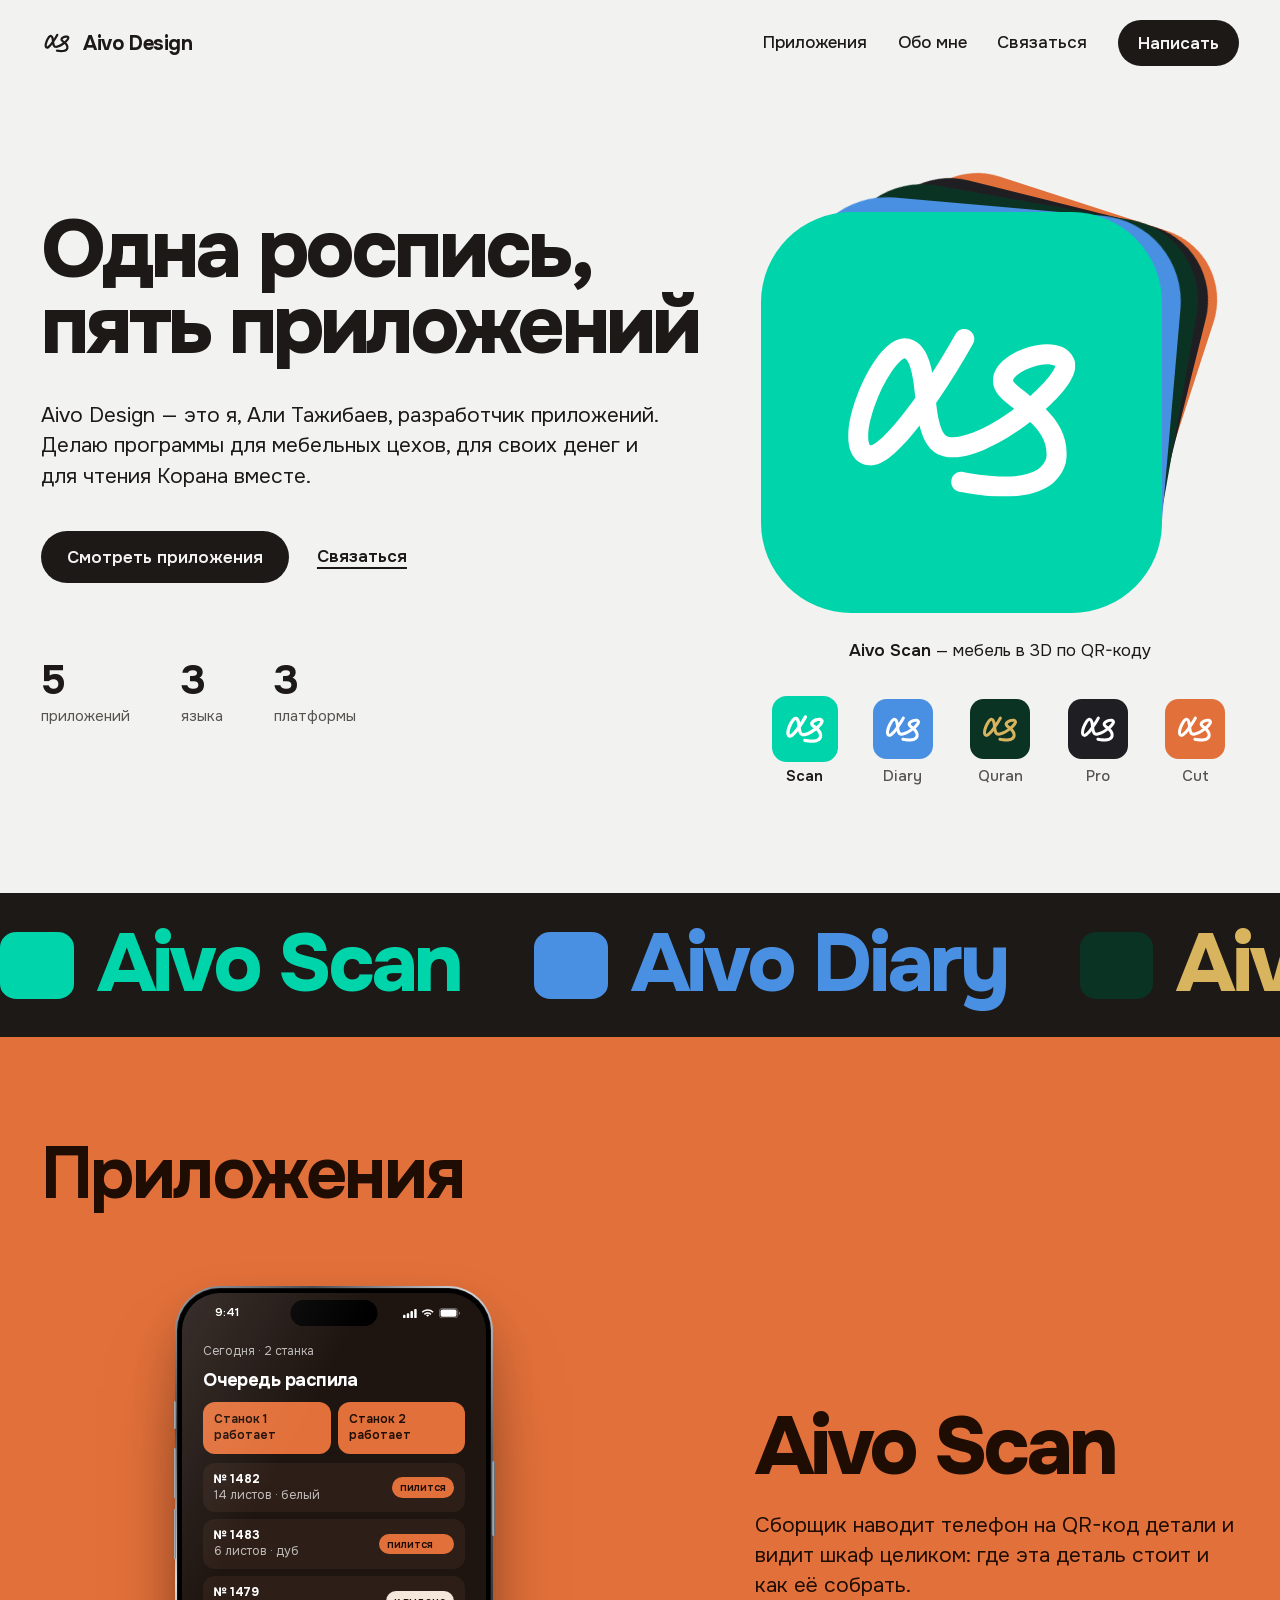
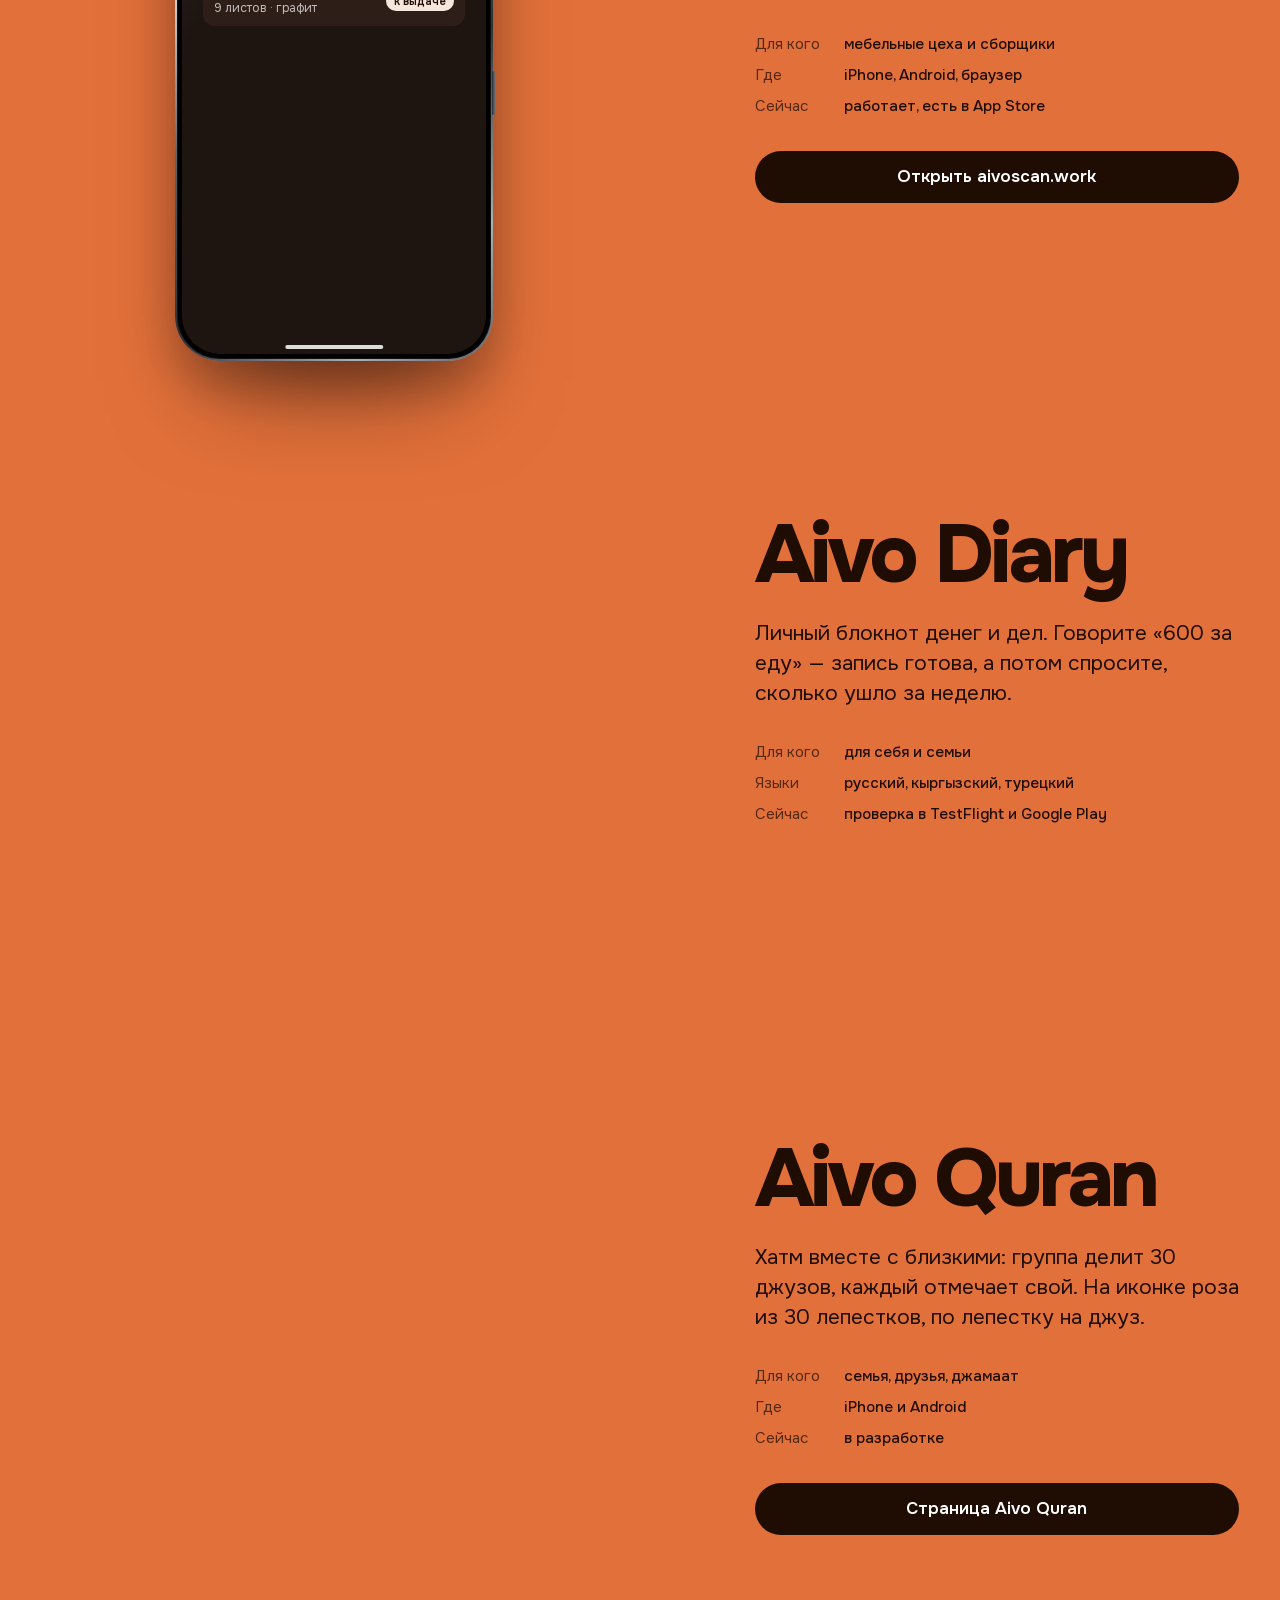
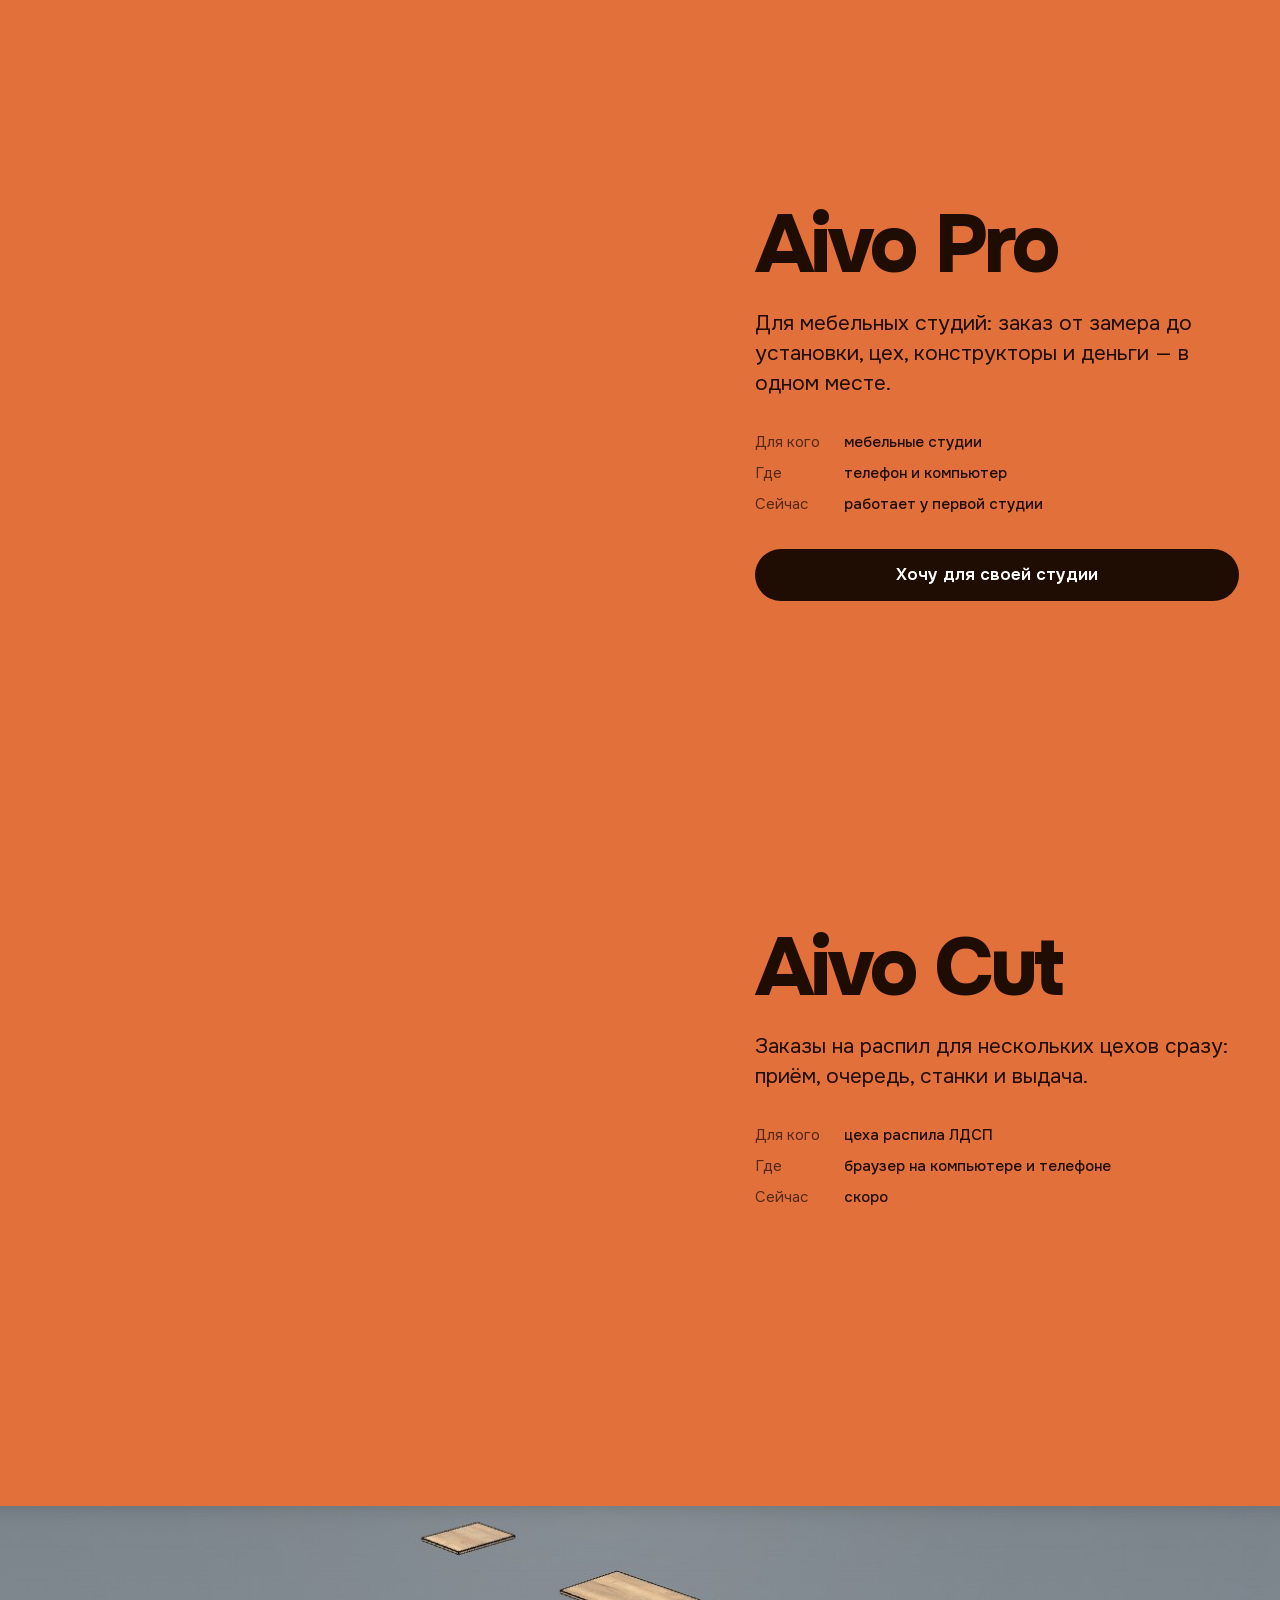
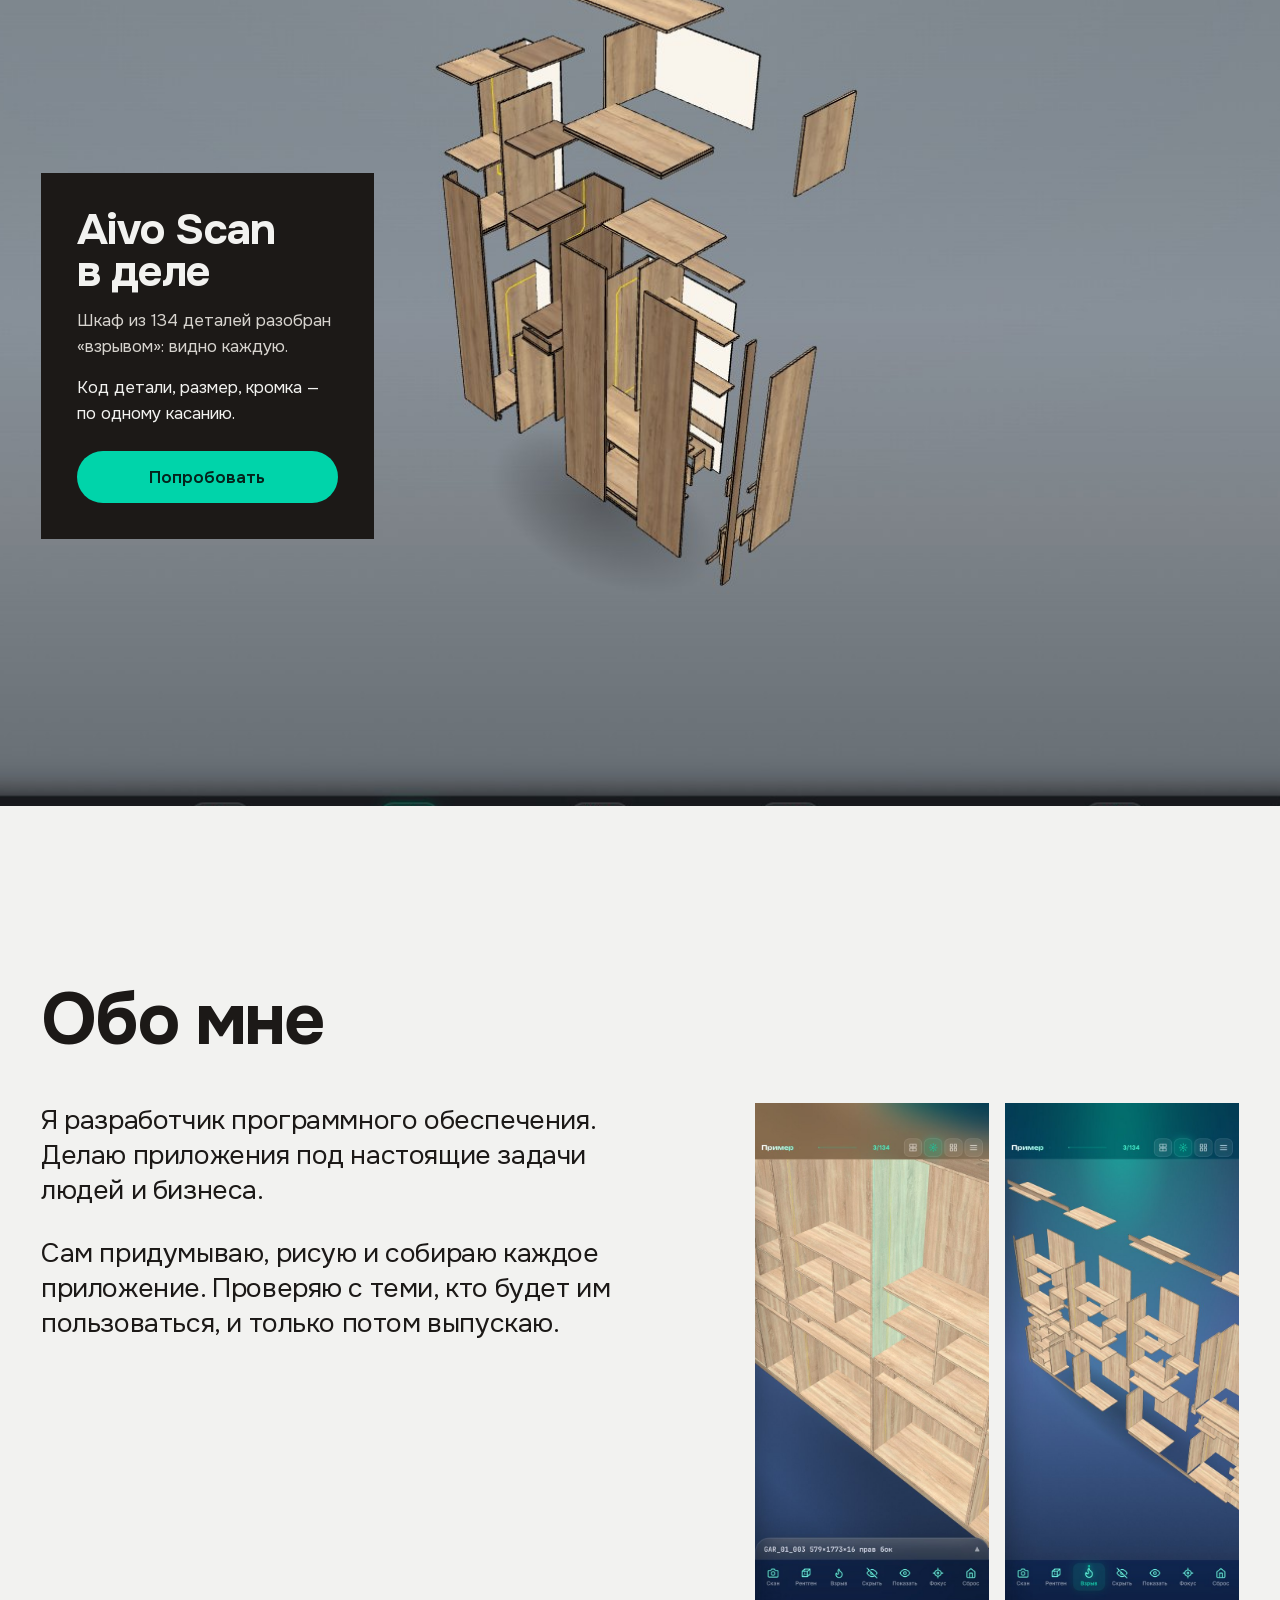
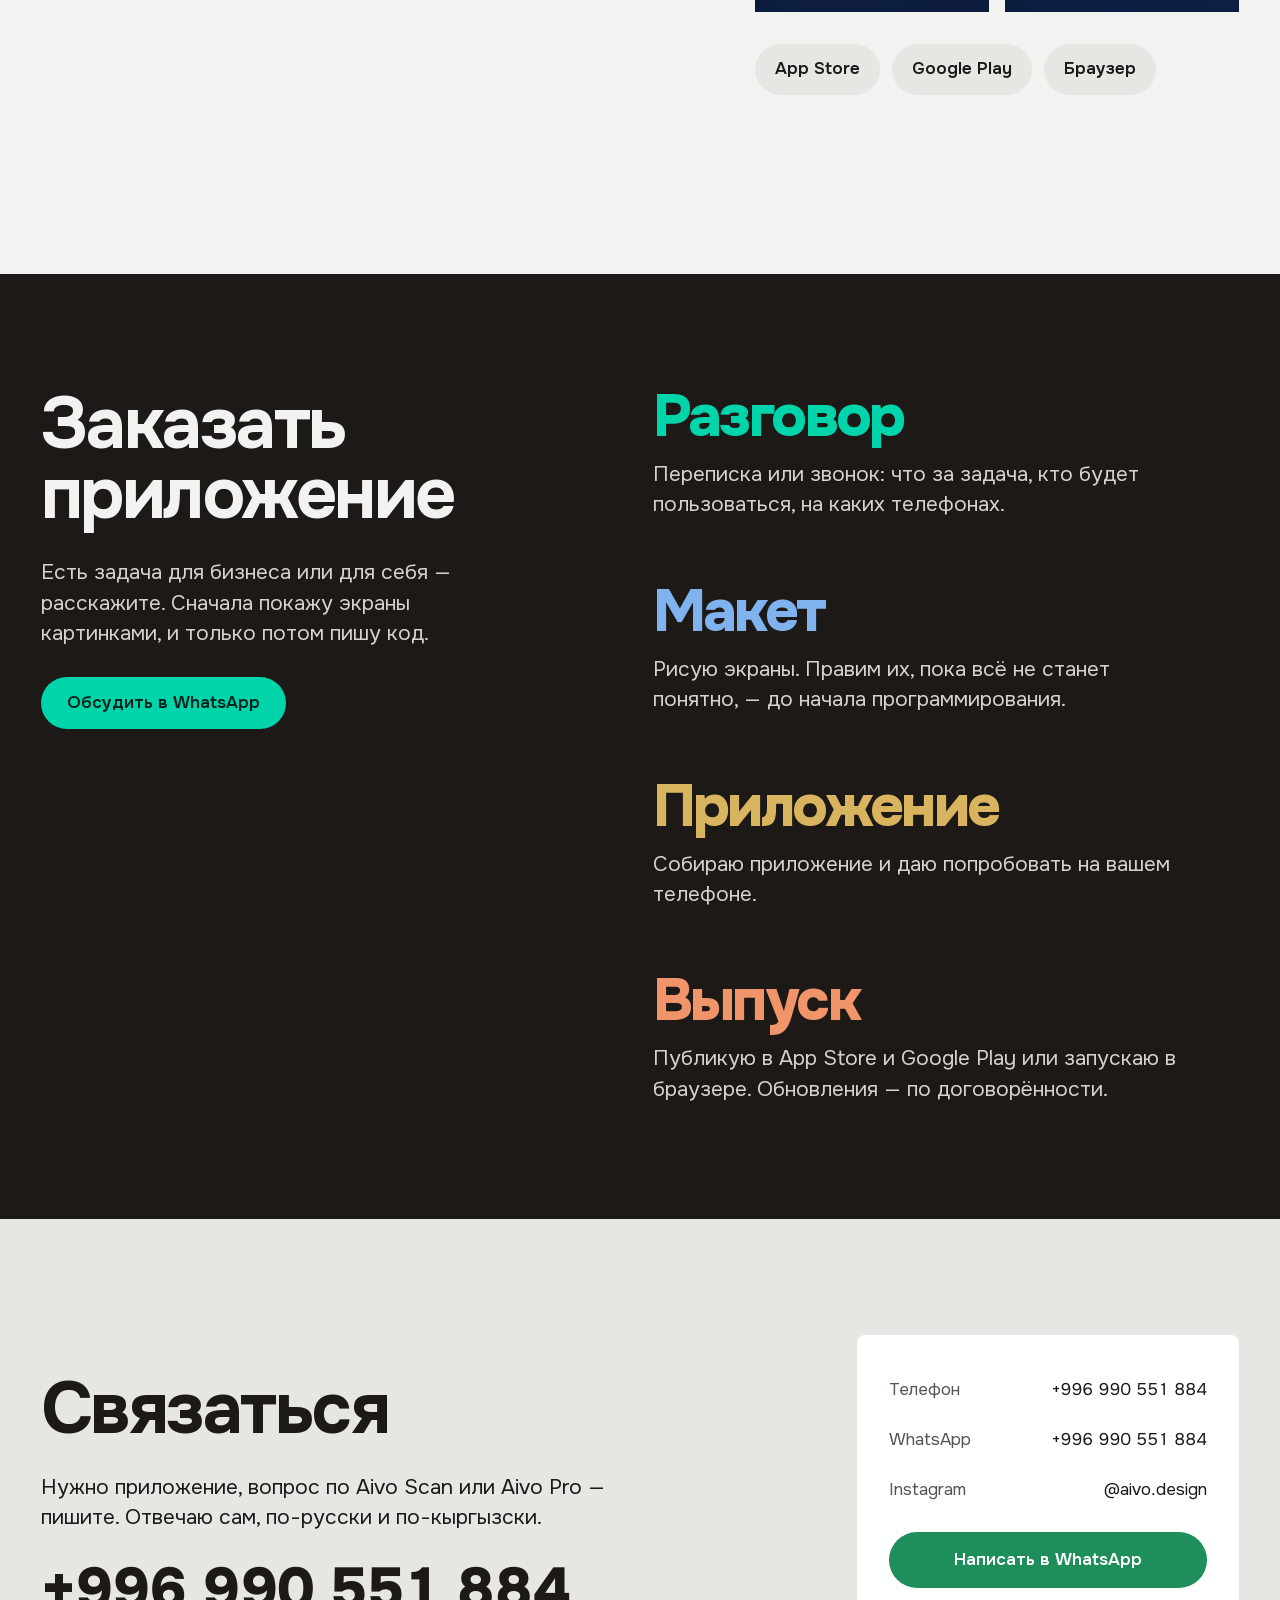
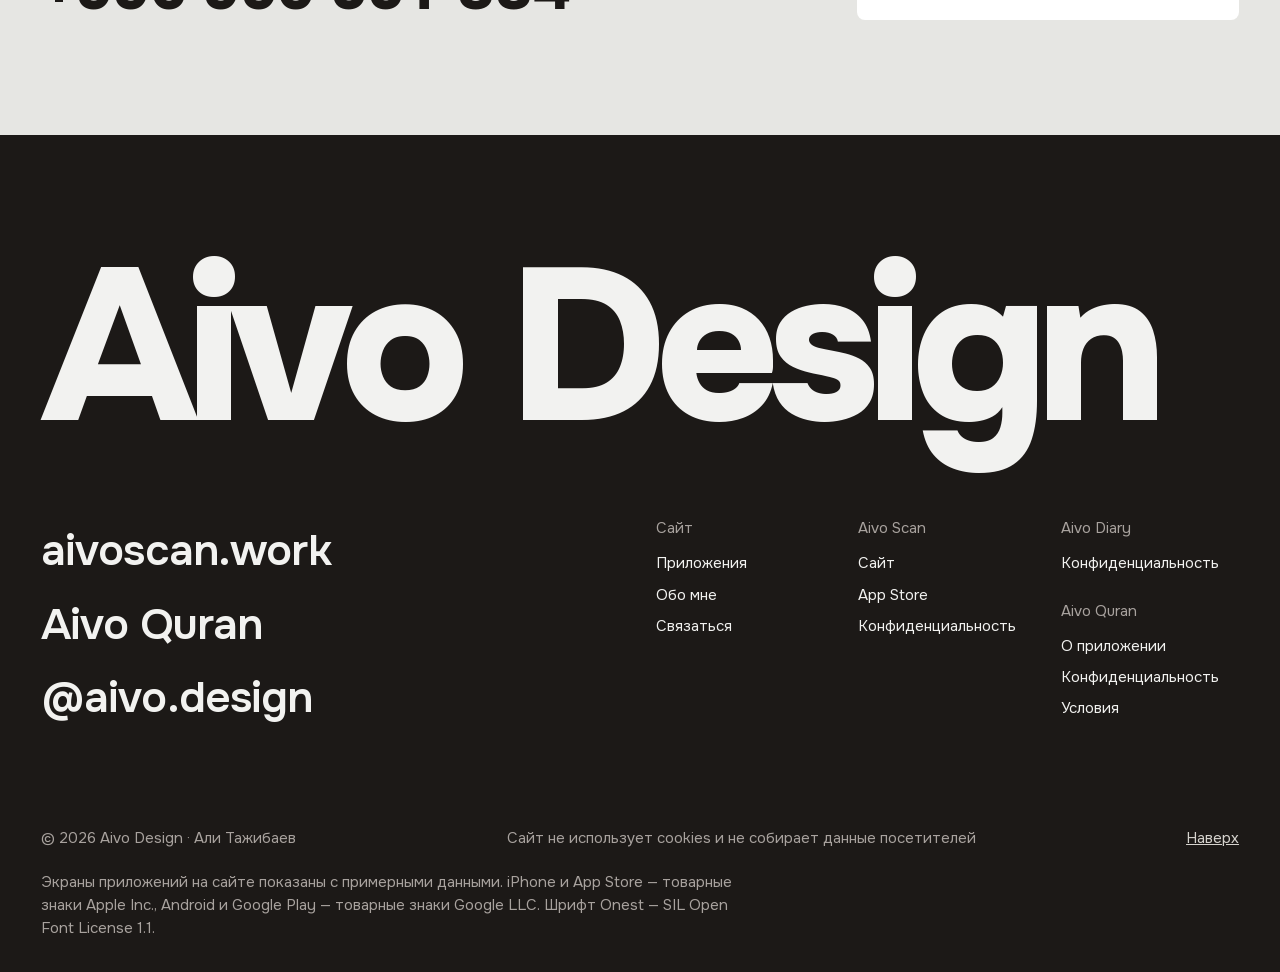
==== commit 6f348245: "Aivo Quran: условия использования, политика — анонимный вход и чтец (api.aivodesign.site, Quran Foun" ====
--- a/index.html
+++ b/index.html
@@ -436,7 +436,7 @@
     <div class="cols">
       <div><p>Сайт</p><a href="#apps">Приложения</a><a href="#about">Обо мне</a><a href="#contact">Связаться</a></div>
       <div><p>Aivo Scan</p><a href="https://aivoscan.work">Сайт</a><a href="https://apps.apple.com/kg/app/aivo-scan/id6831321228">App Store</a><a href="https://aivoscan.work/privacy.html">Конфиденциальность</a></div>
-      <div><p>Aivo Diary</p><a href="diary/privacy.html">Конфиденциальность</a><p class="sp">Aivo Quran</p><a href="quran/">О приложении</a><a href="quran/privacy.html">Конфиденциальность</a></div>
+      <div><p>Aivo Diary</p><a href="diary/privacy.html">Конфиденциальность</a><p class="sp">Aivo Quran</p><a href="quran/">О приложении</a><a href="quran/privacy.html">Конфиденциальность</a><a href="quran/terms.html">Условия</a></div>
     </div>
   </div>
   <div class="legal"><span>© 2026 Aivo Design · Али Тажибаев</span><span>Сайт не использует cookies и не собирает данные посетителей</span><a href="#top">Наверх</a></div>
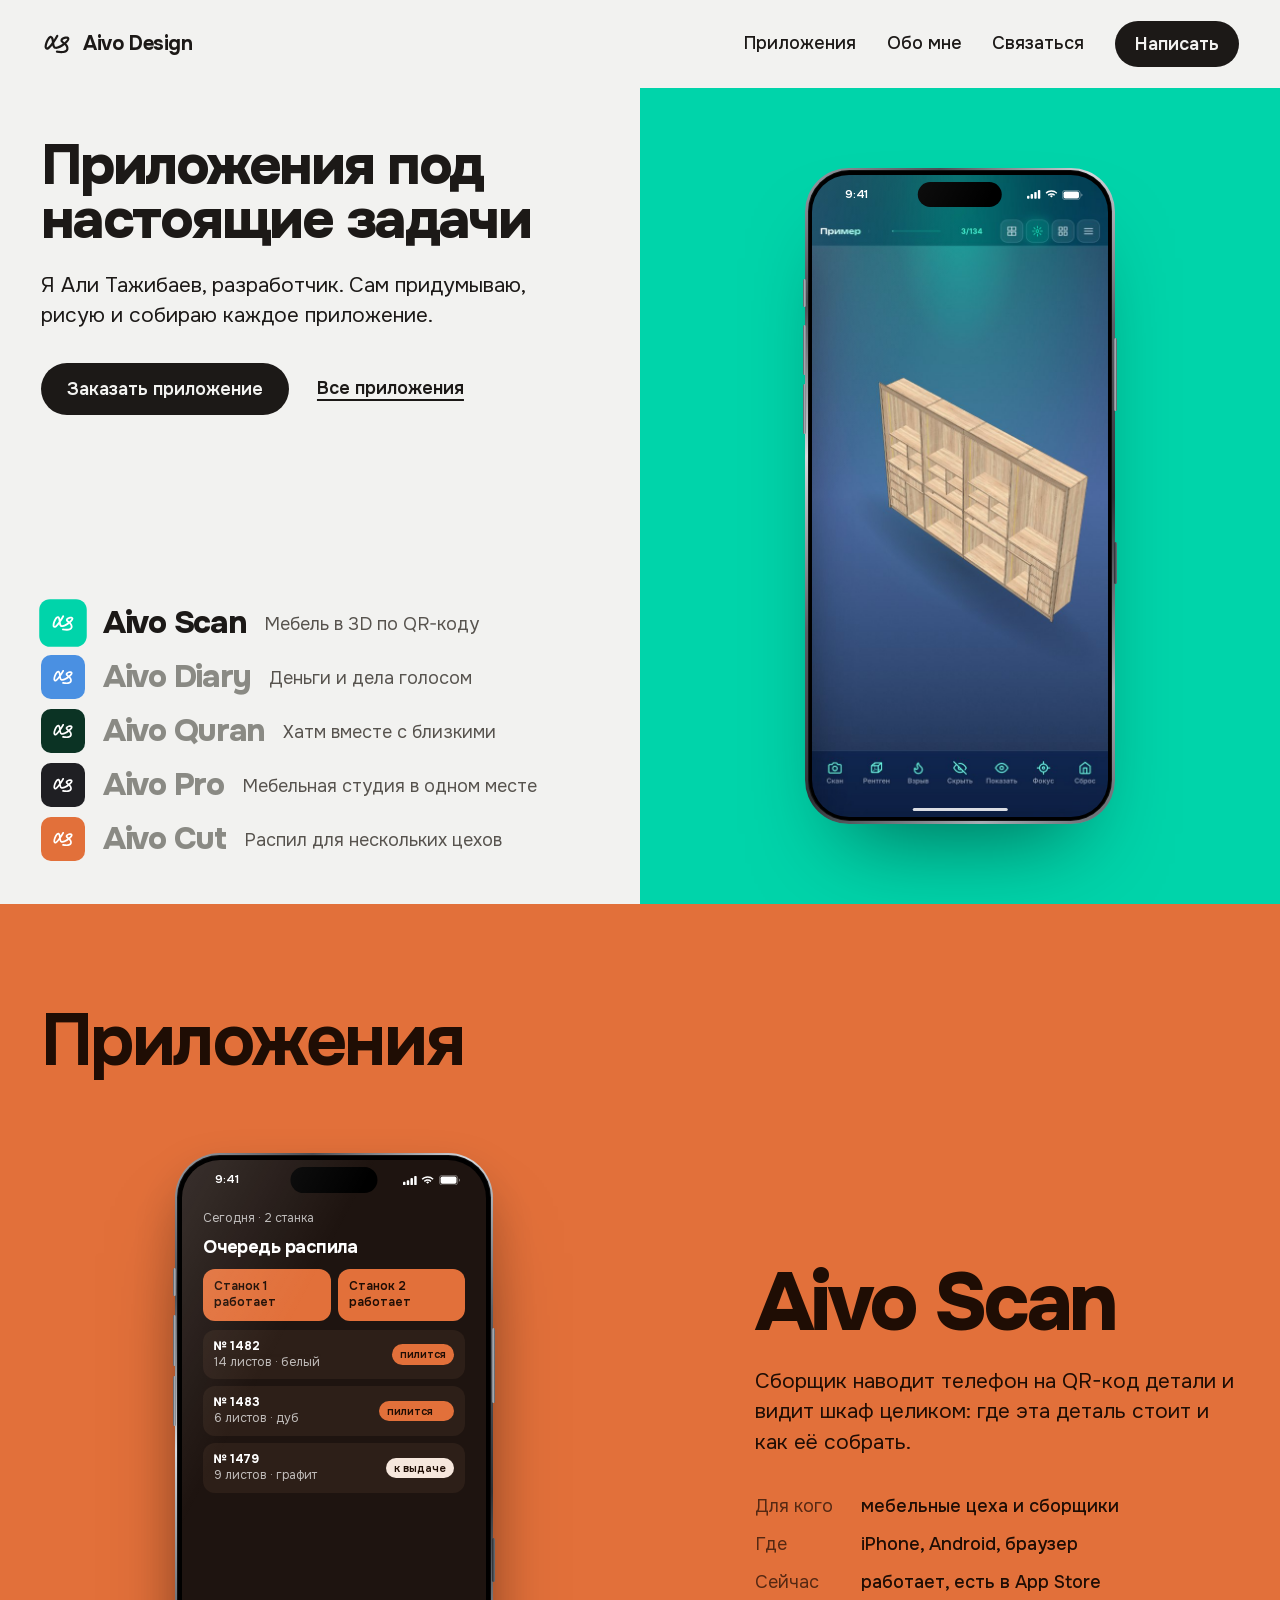
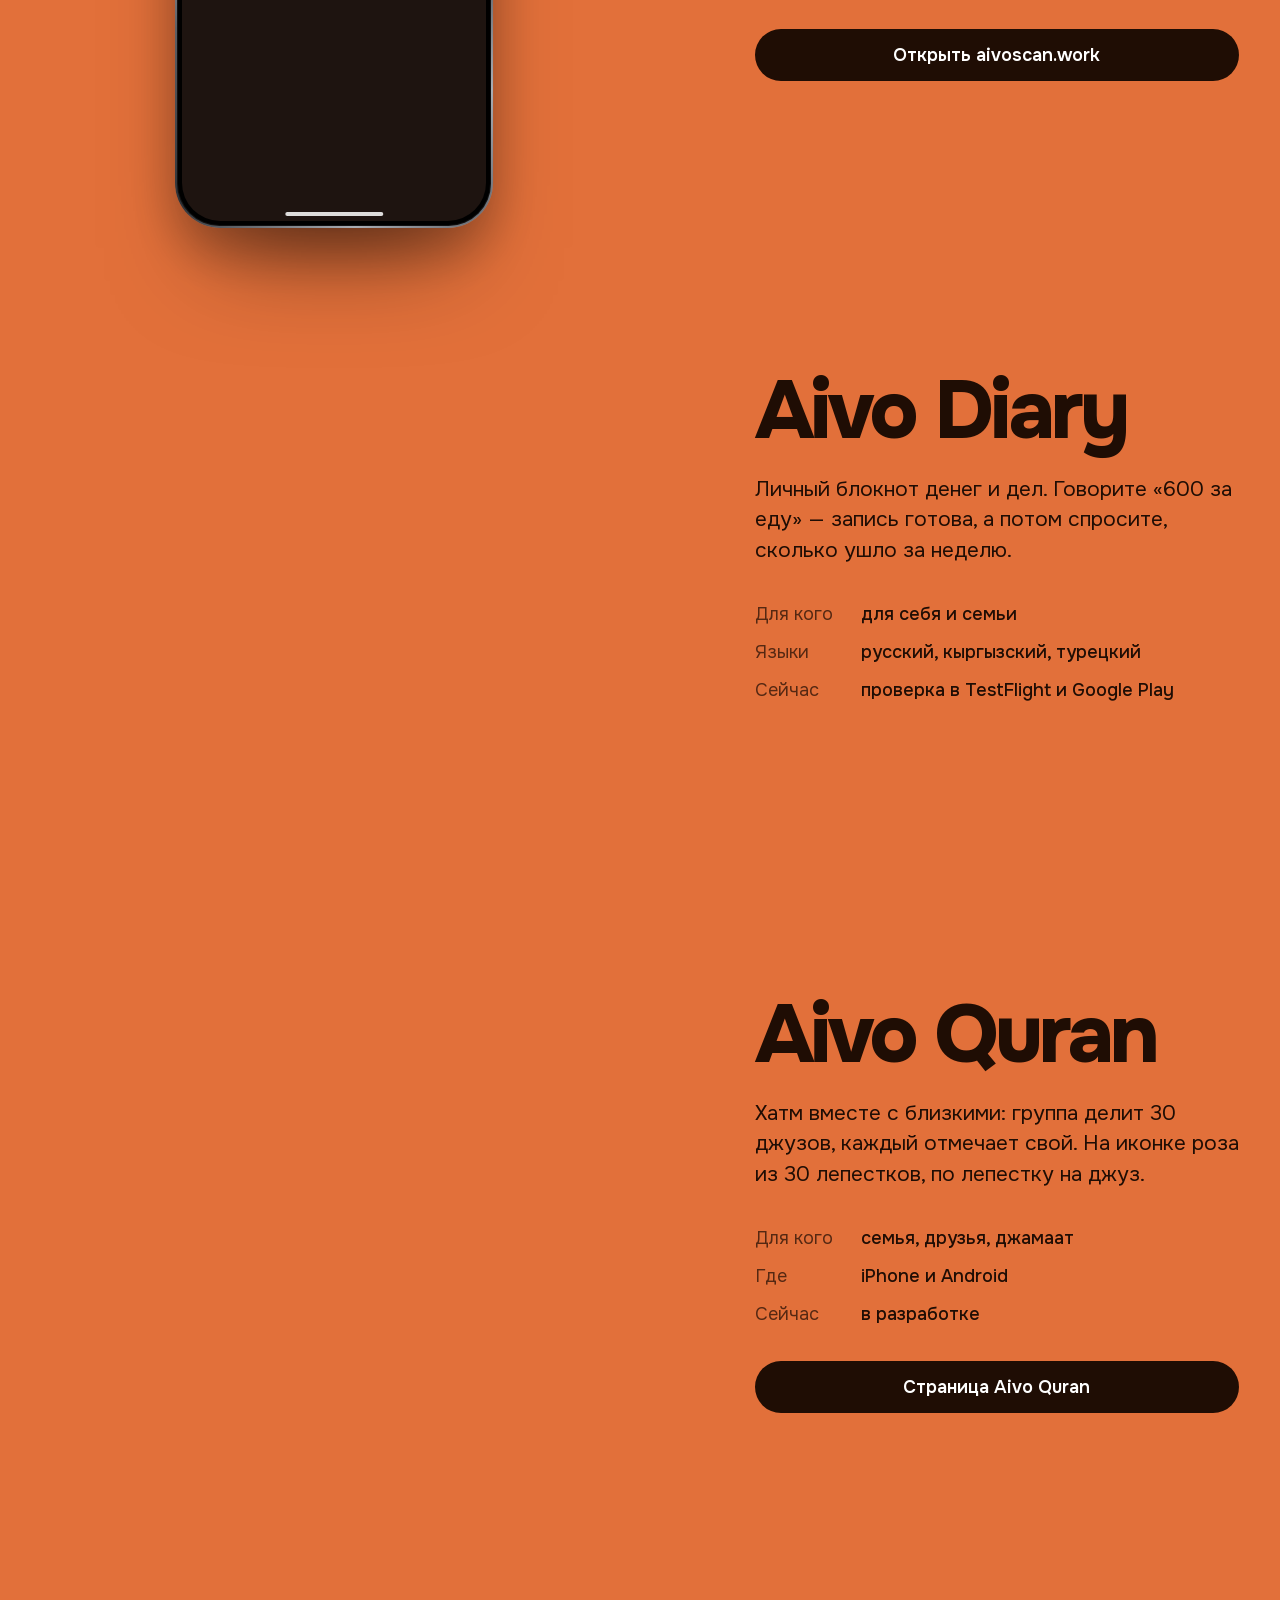
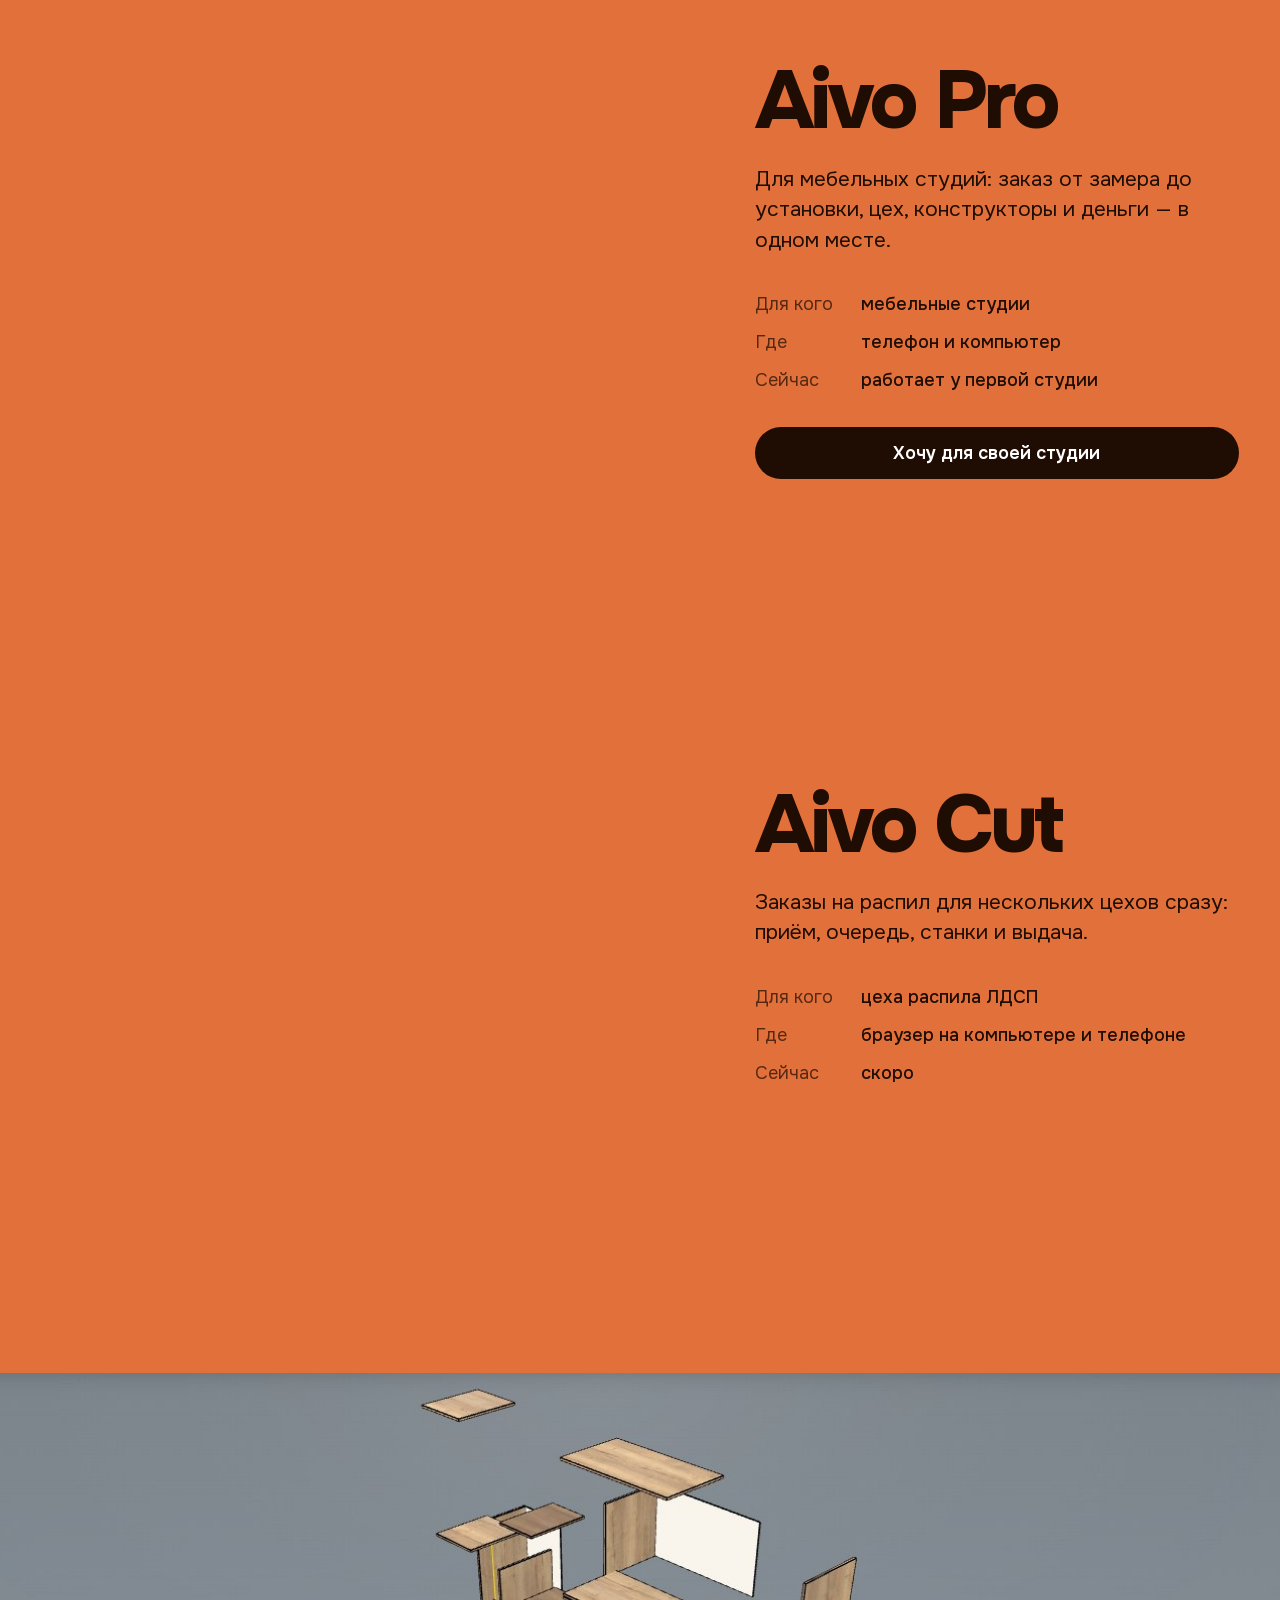
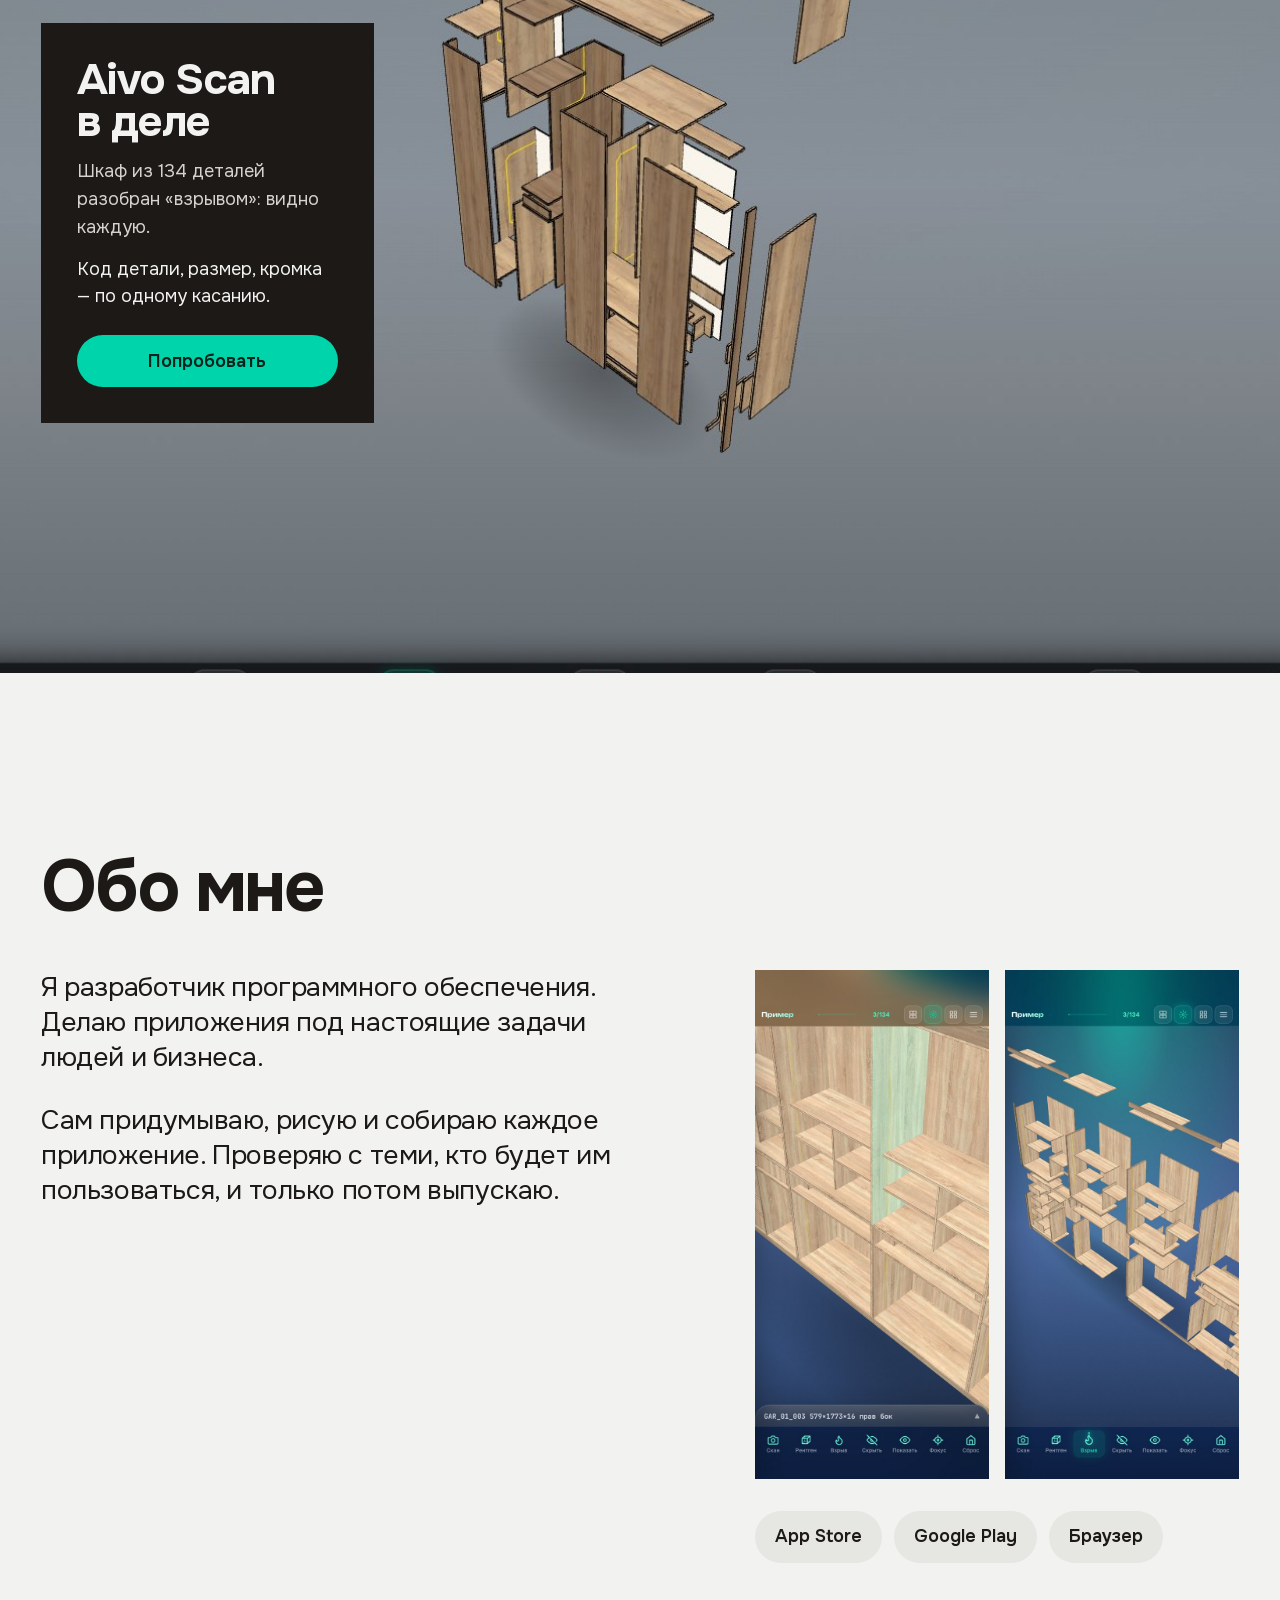
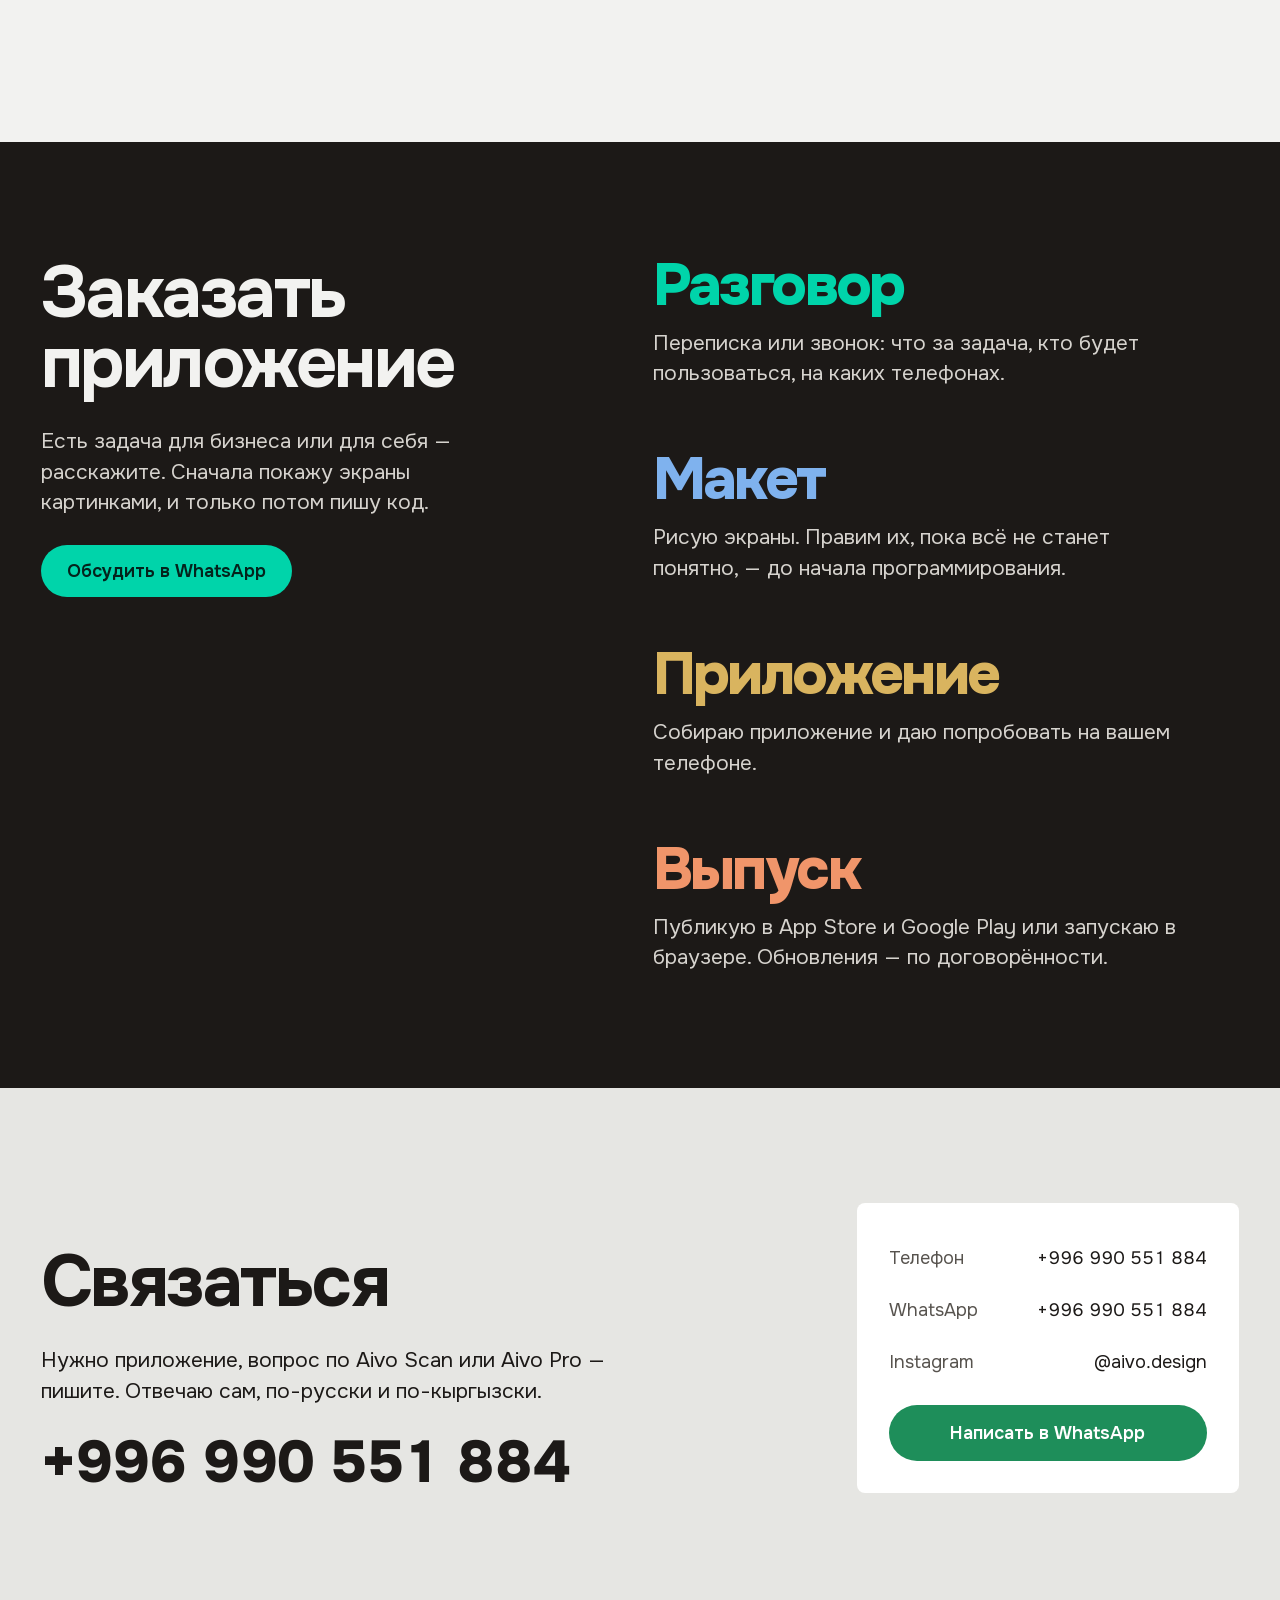
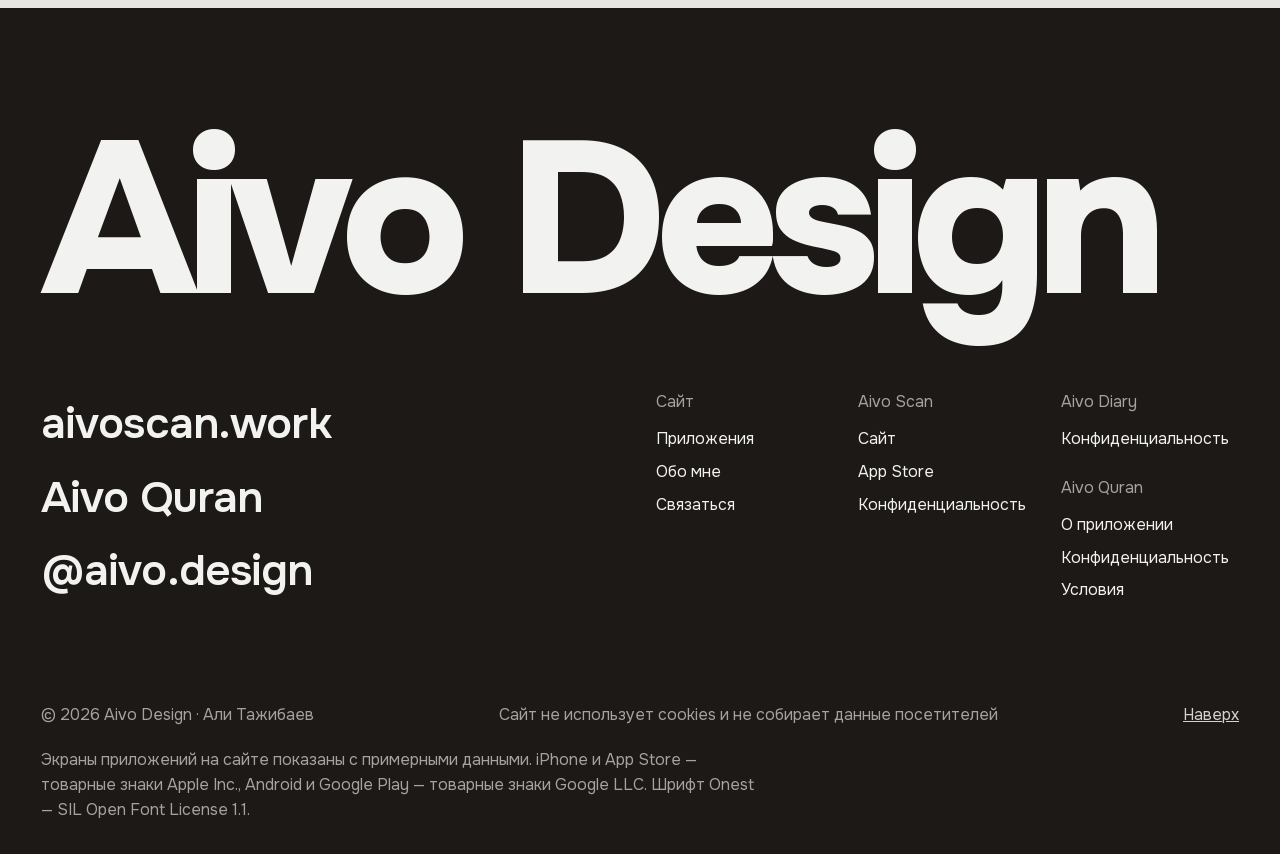
==== commit 840e588e: "Главная: первый экран «Список» (вариант C) — слева список приложений, справа экран и цвет выбранного" ====
--- a/index.html
+++ b/index.html
@@ -8,10 +8,14 @@
 <meta property="og:title" content="Aivo Design — одна роспись, пять приложений">
 <meta property="og:description" content="Приложения для мебельных цехов, для своих денег и для чтения Корана вместе.">
 <meta property="og:image" content="https://aivodesign.site/img/og.jpg">
+<!--seo-->
+<link rel="canonical" href="https://aivodesign.site/">
 <meta property="og:url" content="https://aivodesign.site/">
-<meta property="og:image:width" content="1200"><meta property="og:image:height" content="630"><meta property="og:type" content="website"><meta property="og:locale" content="ru_RU">
+<meta property="og:type" content="website"><meta property="og:locale" content="ru_RU"><meta property="og:site_name" content="Aivo Design">
+<meta property="og:image:width" content="1200"><meta property="og:image:height" content="630">
 <meta name="twitter:card" content="summary_large_image">
-<link rel="canonical" href="https://aivodesign.site/">
+<script type="application/ld+json">{"@context":"https://schema.org","@graph":[{"@type":"WebSite","@id":"https://aivodesign.site/#site","url":"https://aivodesign.site/","name":"Aivo Design","inLanguage":"ru","publisher":{"@id":"https://aivodesign.site/#org"}},{"@type":"Person","@id":"https://aivodesign.site/#ali","name":"Али Тажибаев","alternateName":"Ali Tazhibaev","jobTitle":"Разработчик программного обеспечения","url":"https://aivodesign.site/","worksFor":{"@id":"https://aivodesign.site/#org"},"sameAs":["https://instagram.com/aivo.design"]},{"@type":"Organization","@id":"https://aivodesign.site/#org","name":"Aivo Design","url":"https://aivodesign.site/","founder":{"@id":"https://aivodesign.site/#ali"},"logo":"https://aivodesign.site/favicon.svg","sameAs":["https://instagram.com/aivo.design","https://aivoscan.work/"],"contactPoint":{"@type":"ContactPoint","telephone":"+996990551884","contactType":"customer support","availableLanguage":["ru","ky","tr"]}},{"@type":"MobileApplication","@id":"https://aivoscan.work/#app","name":"Aivo Scan","url":"https://aivoscan.work/","description":"Мебель в 3D по QR-коду: шкаф целиком, по деталям и «взрывом».","operatingSystem":"iOS, Android, Web","applicationCategory":"BusinessApplication","installUrl":"https://apps.apple.com/kg/app/aivo-scan/id6831321228","author":{"@id":"https://aivodesign.site/#ali"},"publisher":{"@id":"https://aivodesign.site/#org"}},{"@type":"MobileApplication","name":"Aivo Diary","url":"https://aivodesign.site/","description":"Учёт своих денег голосом: сказал фразу — появилась запись.","operatingSystem":"iOS, Android","applicationCategory":"FinanceApplication","inLanguage":["ru","ky","tr"],"author":{"@id":"https://aivodesign.site/#ali"},"publisher":{"@id":"https://aivodesign.site/#org"}},{"@type":"MobileApplication","@id":"https://aivodesign.site/quran/#app","name":"Aivo Quran","url":"https://aivodesign.site/quran/","description":"Хатм вместе с близкими: группа делит 30 джузов, каждый читает свой.","operatingSystem":"iOS, Android","applicationCategory":"LifestyleApplication","inLanguage":["ru","ky","tr"],"image":"https://aivodesign.site/img/aivo-quran-icon-512.png","author":{"@id":"https://aivodesign.site/#ali"},"publisher":{"@id":"https://aivodesign.site/#org"},"offers":{"@type":"Offer","price":"0","priceCurrency":"USD"}}]}</script>
+<!--/seo-->
 <meta name="theme-color" content="#F2F2F0">
 <link rel="icon" href="favicon.svg" type="image/svg+xml">
 <link rel="preload" href="fonts/onest-cyrillic.woff2" as="font" type="font/woff2" crossorigin>
@@ -19,45 +23,29 @@
 <link rel="stylesheet" href="site.css?v=3">
 <script>document.documentElement.classList.add('js')</script>
 <style>
-/* ── Первый экран: слова слева, справа веер из пяти квадратов-приложений */
-.hero{display:grid;grid-template-columns:7fr 5fr;gap:clamp(24px,4vw,72px);align-items:center;padding:clamp(32px,5vw,80px) var(--m) clamp(72px,8vw,128px)}
-.hero h1{font-size:clamp(42px,6.4vw,112px);font-weight:800;letter-spacing:-.045em;line-height:.92}
+/* ── Первый экран: слева слова и список приложений, справа поле цвета приложения с его экраном */
+.hero{display:grid;grid-template-columns:1fr 1fr;grid-template-rows:auto 1fr;grid-template-areas:"t f" "l f";min-height:calc(100svh - 84px)}
+.htext{grid-area:t;padding:clamp(24px,4vw,64px) var(--m) 0}
+.hero h1{font-size:clamp(34px,4.4vw,76px);font-weight:800;letter-spacing:-.045em;line-height:.95}
 .hero h1 span{display:block}
-.hero .lead{font-size:21px;line-height:1.45;max-width:30em;margin-top:36px}
-.hero .acts{display:flex;flex-wrap:wrap;align-items:center;gap:16px 28px;margin-top:40px}
-.hero .nums{display:grid;grid-template-columns:repeat(3,max-content);gap:20px clamp(28px,4vw,64px);margin-top:clamp(48px,6vw,88px)}
-.hero .nums p{display:grid;gap:4px;font-size:var(--s-sm);color:var(--muted)}
-.hero .nums b{font-size:clamp(32px,3.2vw,48px);font-weight:700;letter-spacing:-.04em;line-height:1;color:var(--ink)}
-.tilebox{justify-self:end;width:min(100%,540px)}
-.deck{position:relative;width:84%;aspect-ratio:1;margin:13% 0 0 0}
-.tile{position:absolute;inset:0;border-radius:22.5%;background:var(--c);color:var(--f,#fff);display:grid;place-items:center;transition:transform .8s var(--ease);will-change:transform}
-.tile .sig{width:100%;height:100%}
-.tile[data-p="0"]{transform:none;z-index:5}
-.tile[data-p="1"]{transform:translate(5%,-4%) rotate(5deg) scale(.95);z-index:4}
-.tile[data-p="2"]{transform:translate(10%,-8%) rotate(10deg) scale(.9);z-index:3}
-.tile[data-p="3"]{transform:translate(14%,-11%) rotate(14deg) scale(.85);z-index:2}
-.tile[data-p="4"]{transform:translate(18%,-14%) rotate(18deg) scale(.8);z-index:1}
-.tile[data-p="0"] .sig use{clip-path:inset(0 0 0 0)}
-.js .tile[data-p="0"].draw .sig use{animation:draw 1.4s cubic-bezier(.6,0,.2,1) both}
-@keyframes draw{from{clip-path:inset(0 100% 0 0)}to{clip-path:inset(0 0 0 0)}}
-.picker{display:flex;justify-content:space-between;gap:10px;margin-top:28px}
-.picker button{flex:1;display:flex;flex-direction:column;align-items:center;gap:8px;background:none;border:0;padding:6px 0;font:500 var(--s-sm)/1.2 var(--font);color:var(--muted);cursor:pointer;border-radius:12px}
-.picker .sw{width:100%;max-width:60px;aspect-ratio:1;border-radius:22.5%;background:var(--c);color:var(--f,#fff);display:grid;place-items:center;transition:transform .25s var(--ease)}
-.picker .sw .sig{width:100%;height:100%}
-.picker button:hover .sw{transform:translateY(-3px)}
-.picker button[aria-pressed=true]{color:var(--ink);font-weight:600}
-.picker button[aria-pressed=true] .sw{transform:scale(1.1)}
-.tilecap{margin-top:24px;font-size:var(--s-body);min-height:1.6em;text-align:center}
-.tilecap b{font-weight:600}
-
-/* ── Бегущая лента с названиями */
-.band{background:var(--ink);overflow:hidden;padding:clamp(20px,2.4vw,36px) 0}
-.track{display:flex;width:max-content;animation:mq 38s linear infinite}
-.band:hover .track{animation-play-state:paused}
-.track span{display:inline-flex;align-items:center;gap:.28em;padding-right:.9em;font-size:clamp(40px,6.4vw,104px);font-weight:800;letter-spacing:-.045em;line-height:1;white-space:nowrap;color:var(--c)}
-.track .sq{width:.82em;height:.82em;border-radius:22.5%;background:var(--c);color:var(--f,#fff);display:grid;place-items:center;flex:none}
-.track .sq .sig{width:100%;height:100%}
-@keyframes mq{to{transform:translateX(-50%)}}
+.hero .lead{font-size:21px;line-height:1.45;max-width:26em;margin-top:24px}
+.hero .acts{display:flex;flex-wrap:wrap;align-items:center;gap:16px 28px;margin-top:32px}
+.hlist{grid-area:l;list-style:none;margin:0;padding:clamp(28px,3vw,40px) var(--m) clamp(28px,3vw,40px);align-self:end}
+.hlist button{all:unset;box-sizing:border-box;cursor:pointer;display:grid;grid-template-columns:44px auto 1fr;align-items:center;column-gap:18px;width:100%;padding:5px 0;border-radius:12px;font-family:var(--font)}
+.hlist button:focus-visible{outline:3px solid var(--ink);outline-offset:4px}
+.hlist .sq{width:44px;height:44px;border-radius:22.5%;background:var(--c);color:#fff;display:grid;place-items:center;transition:transform .3s var(--ease)}
+.hlist .sq .sig{width:34px;height:34px}
+.hlist b{font-size:clamp(28px,2.5vw,40px);font-weight:800;letter-spacing:-.04em;line-height:1.1;color:#8A8A84;transition:color .3s var(--ease)}
+.hlist .d{font-size:var(--s-body);color:var(--muted);padding-top:.3em}
+.hlist button:hover b{color:#5E5E59}.hlist button:hover .sq{transform:translateY(-2px)}
+.hlist button[aria-pressed=true] b{color:var(--ink)}
+.hlist button[aria-pressed=true] .sq{transform:scale(1.08)}
+.hfield{grid-area:f;position:relative;background:var(--scan);overflow:hidden;min-height:560px}
+.hv{position:absolute;inset:0;display:grid;place-items:center;background:var(--c);opacity:0;visibility:hidden;transition:opacity .5s var(--ease),visibility 0s .5s}
+.hv.sel{opacity:1;visibility:visible;transition:opacity .5s var(--ease)}
+.hph{--h:min(76svh,680px);transform:translateY(28px) scale(.97);transition:transform .7s var(--ease)}
+.hv.sel .hph{transform:none}
+.hph .phone-frame{box-shadow:0 50px 90px -40px rgba(0,0,0,.5)} /* taste-skill-ignore: рамка iPhone с aivoscan.work */
 
 /* ── Приложения: весь раздел перекрашивается в цвет приложения, телефон держится слева */
 .apps{--ab:var(--scan);--ai:#04231C;--bb:#04231C;--bi:var(--scan);background:var(--ab);color:var(--ai);padding:clamp(72px,8vw,128px) var(--m) clamp(72px,8vw,120px);transition:background-color .7s var(--ease),color .7s var(--ease)}
@@ -68,7 +56,7 @@
 .steps{grid-column:1/-1;display:flex;flex-direction:column;gap:112px}
 .step h3{font-size:clamp(52px,6.4vw,112px);font-weight:800;letter-spacing:-.05em;line-height:.92}
 .step .what{font-size:21px;line-height:1.45;margin-top:24px;max-width:25em}
-.facts{display:grid;grid-template-columns:auto 1fr;gap:8px 24px;margin:32px 0 0;font-size:var(--s-sm)}
+.facts{display:grid;grid-template-columns:auto 1fr;gap:10px 28px;margin:36px 0 0;font-size:var(--s-body)}
 .facts dt{opacity:.72}.facts dd{margin:0;font-weight:500}
 .step .go{margin-top:32px;display:inline-flex}
 .step .btn{background:var(--bb);color:var(--bi)}
@@ -222,9 +210,10 @@
 
 /* ── Телефон и планшет */
 @media (max-width:899px){
-  .hero{grid-template-columns:1fr;gap:56px}
-  .tilebox{justify-self:start;width:min(100%,440px)}
-  .deck{width:80%}
+  .hero{grid-template-columns:1fr;grid-template-areas:"t" "f" "l";min-height:0}
+  .hfield{min-height:0;height:min(118vw,560px);margin-top:40px}
+  .hph{--h:min(104vw,500px)}
+  .hlist .d{display:none}
   .about .txt,.about .side{grid-column:1/-1}
   .show{min-height:auto;display:block;background:var(--bg)}
   .show>img{position:relative;top:0;height:70svh;clip-path:inset(7% 0 7% 0);margin-top:-4.9svh;object-position:60% 50%}
@@ -238,8 +227,8 @@
   .foot .places,.foot .cols{grid-column:1/-1}
   .foot .cols{grid-template-columns:1fr 1fr}
 }
-@media (max-width:420px){.about .txt{font-size:20px}.picker{gap:6px}.picker button{font-size:13px}.steps{gap:96px}}
-@media (prefers-reduced-motion:reduce){.track{animation:none}.show>img{transform:none}.js .tile .sig use{animation:none!important}}
+@media (max-width:420px){.about .txt{font-size:20px}.steps{gap:96px}}
+@media (prefers-reduced-motion:reduce){.show>img{transform:none}.hph{transform:none!important}}
 </style>
 </head>
 <body>
@@ -256,39 +245,62 @@
 
 <main id="top">
 <section class="hero" aria-labelledby="h1">
-  <div>
-    <h1 id="h1" class="rise"><span>Одна роспись,</span> <span>пять приложений</span></h1>
-    <p class="lead rise" style="--i:1">Aivo Design — это я, Али Тажибаев, разработчик приложений. Делаю программы для мебельных цехов, для своих денег и для чтения Корана вместе.</p>
+  <div class="htext">
+    <h1 id="h1" class="rise"><span>Приложения под</span> <span>настоящие задачи</span></h1>
+    <p class="lead rise" style="--i:1">Я Али Тажибаев, разработчик. Сам придумываю, рисую и собираю каждое приложение.</p>
     <div class="acts rise" style="--i:2">
-      <a class="btn" href="#apps">Смотреть приложения</a>
-      <a class="link" href="#contact">Связаться</a>
+      <a class="btn" href="#order">Заказать приложение</a>
+      <a class="link" href="#apps">Все приложения</a>
     </div>
-    <div class="nums rise" style="--i:3">
-      <p><b>5</b>приложений</p>
-      <p><b>3</b>языка</p>
-      <p><b>3</b>платформы</p>
-    </div>
-  </div>
-  <div class="tilebox rise" style="--i:2">
-    <div class="deck" id="deck" role="img" aria-label="Пять квадратов с росписью Aivo в цветах приложений">
-      <div class="tile" data-k="scan" data-p="0" style="--c:#00D4AA"><svg class="sig" aria-hidden="true"><use href="#s"/></svg></div>
-      <div class="tile" data-k="diary" data-p="1" style="--c:#4A90E2"><svg class="sig" aria-hidden="true"><use href="#s"/></svg></div>
-      <div class="tile" data-k="quran" data-p="2" style="--c:#0B3324;--f:#D9B45F"><svg class="sig" aria-hidden="true"><use href="#s"/></svg></div>
-      <div class="tile" data-k="pro" data-p="3" style="--c:#1F1F23"><svg class="sig" aria-hidden="true"><use href="#s"/></svg></div>
-      <div class="tile" data-k="cut" data-p="4" style="--c:#E2703A"><svg class="sig" aria-hidden="true"><use href="#s"/></svg></div>
-    </div>
-    <p class="tilecap" id="tilecap" aria-live="polite"><b>Aivo Scan</b> — мебель в 3D по QR-коду</p>
-    <div class="picker" role="group" aria-label="Выбрать приложение">
-      <button type="button" aria-pressed="true" data-k="scan" data-n="Aivo Scan" data-t="мебель в 3D по QR-коду"><span class="sw" style="--c:#00D4AA"><svg class="sig" aria-hidden="true"><use href="#s"/></svg></span>Scan</button>
-      <button type="button" aria-pressed="false" data-k="diary" data-n="Aivo Diary" data-t="деньги и дела голосом"><span class="sw" style="--c:#4A90E2"><svg class="sig" aria-hidden="true"><use href="#s"/></svg></span>Diary</button>
-      <button type="button" aria-pressed="false" data-k="quran" data-n="Aivo Quran" data-t="хатм с близкими"><span class="sw" style="--c:#0B3324;--f:#D9B45F"><svg class="sig" aria-hidden="true"><use href="#s"/></svg></span>Quran</button>
-      <button type="button" aria-pressed="false" data-k="pro" data-n="Aivo Pro" data-t="для мебельных студий"><span class="sw" style="--c:#1F1F23"><svg class="sig" aria-hidden="true"><use href="#s"/></svg></span>Pro</button>
-      <button type="button" aria-pressed="false" data-k="cut" data-n="Aivo Cut" data-t="распил для нескольких цехов"><span class="sw" style="--c:#E2703A"><svg class="sig" aria-hidden="true"><use href="#s"/></svg></span>Cut</button>
-    </div>
-  </div>
-</section>
-
-<div class="band" aria-hidden="true"><div class="track"><span style="--c:#00D4AA"><span class="sq" style="--c:#00D4AA"><svg class="sig"><use href="#s"/></svg></span>Aivo Scan</span><span style="--c:#4A90E2"><span class="sq" style="--c:#4A90E2"><svg class="sig"><use href="#s"/></svg></span>Aivo Diary</span><span style="--c:#D9B45F"><span class="sq" style="--c:#0B3324;--f:#D9B45F"><svg class="sig"><use href="#s"/></svg></span>Aivo Quran</span><span style="--c:#F2F2F0"><span class="sq" style="--c:#F2F2F0;--f:#1F1F23"><svg class="sig"><use href="#s"/></svg></span>Aivo Pro</span><span style="--c:#E2703A"><span class="sq" style="--c:#E2703A"><svg class="sig"><use href="#s"/></svg></span>Aivo Cut</span><span style="--c:#00D4AA"><span class="sq" style="--c:#00D4AA"><svg class="sig"><use href="#s"/></svg></span>Aivo Scan</span><span style="--c:#4A90E2"><span class="sq" style="--c:#4A90E2"><svg class="sig"><use href="#s"/></svg></span>Aivo Diary</span><span style="--c:#D9B45F"><span class="sq" style="--c:#0B3324;--f:#D9B45F"><svg class="sig"><use href="#s"/></svg></span>Aivo Quran</span><span style="--c:#F2F2F0"><span class="sq" style="--c:#F2F2F0;--f:#1F1F23"><svg class="sig"><use href="#s"/></svg></span>Aivo Pro</span><span style="--c:#E2703A"><span class="sq" style="--c:#E2703A"><svg class="sig"><use href="#s"/></svg></span>Aivo Cut</span></div></div>
+  </div>
+  <ul class="hlist rise" style="--i:3" aria-label="Выбрать приложение">
+      <li><button type="button" data-k="scan" aria-pressed="true" aria-controls="hv-scan"><span class="sq" style="--c:#00D4AA"><svg class="sig" aria-hidden="true"><use href="#s"/></svg></span><b>Aivo Scan</b><span class="d">Мебель в 3D по QR-коду</span></button></li>
+      <li><button type="button" data-k="diary" aria-pressed="false" aria-controls="hv-diary"><span class="sq" style="--c:#4A90E2"><svg class="sig" aria-hidden="true"><use href="#s"/></svg></span><b>Aivo Diary</b><span class="d">Деньги и дела голосом</span></button></li>
+      <li><button type="button" data-k="quran" aria-pressed="false" aria-controls="hv-quran"><span class="sq" style="--c:#0B3324"><svg class="sig" aria-hidden="true"><use href="#s"/></svg></span><b>Aivo Quran</b><span class="d">Хатм вместе с близкими</span></button></li>
+      <li><button type="button" data-k="pro" aria-pressed="false" aria-controls="hv-pro"><span class="sq" style="--c:#1F1F23"><svg class="sig" aria-hidden="true"><use href="#s"/></svg></span><b>Aivo Pro</b><span class="d">Мебельная студия в одном месте</span></button></li>
+      <li><button type="button" data-k="cut" aria-pressed="false" aria-controls="hv-cut"><span class="sq" style="--c:#E2703A"><svg class="sig" aria-hidden="true"><use href="#s"/></svg></span><b>Aivo Cut</b><span class="d">Распил для нескольких цехов</span></button></li>
+  </ul>
+  <div class="hfield" aria-live="polite">
+    <div class="hv sel" id="hv-scan" data-k="scan" style="--c:#00D4AA"><div class="hph"><div class="phone-frame" data-ui><span class="pf-btn l pf-action"></span><span class="pf-btn l pf-vol1"></span><span class="pf-btn l pf-vol2"></span><span class="pf-btn r pf-side"></span><span class="pf-btn r pf-cam"></span><div class="pf-bezel"><div class="pf-screen"><span class="phone-island"></span><div class="pf-status" aria-hidden="true"><span>9:41</span><i><svg viewBox="0 0 17 11" fill="currentColor"><rect x="0" y="7" width="3" height="4" rx="1"/><rect x="4.5" y="5" width="3" height="6" rx="1"/><rect x="9" y="2.5" width="3" height="8.5" rx="1"/><rect x="13.5" y="0" width="3" height="11" rx="1"/></svg><svg viewBox="0 0 16 11" fill="currentColor"><path d="M8 2.2c2.3 0 4.4.9 6 2.4l1.2-1.3A10.3 10.3 0 0 0 8 .4C5.2.4 2.7 1.5.8 3.3L2 4.6a8.6 8.6 0 0 1 6-2.4zm0 3.6c1.3 0 2.5.5 3.4 1.3l1.2-1.3A6.6 6.6 0 0 0 8 4c-1.8 0-3.4.7-4.6 1.8l1.2 1.3c.9-.8 2.1-1.3 3.4-1.3zM8 9.4l1.9-2a2.8 2.8 0 0 0-3.8 0z"/></svg><svg class="bat" viewBox="0 0 27 13"><rect x=".5" y=".5" width="23" height="12" rx="3.5" fill="none" stroke="currentColor" stroke-opacity=".45"/><rect x="2" y="2" width="20" height="9" rx="2.2" fill="currentColor"/><path d="M25 4.5v4c.8-.3 1.5-1.1 1.5-2s-.7-1.7-1.5-2z" fill="currentColor" fill-opacity=".45"/></svg></i></div><span class="pf-home"></span><div class="shots"><img src="img/scr-model.jpg" width="600" height="1304" alt="Aivo Scan на телефоне: модель шкафа в 3D"></div></div></div></div></div></div>
+    <div class="hv" id="hv-diary" data-k="diary" style="--c:#4A90E2"><div class="hph"><div class="phone-frame lt" data-ui><span class="pf-btn l pf-action"></span><span class="pf-btn l pf-vol1"></span><span class="pf-btn l pf-vol2"></span><span class="pf-btn r pf-side"></span><span class="pf-btn r pf-cam"></span><div class="pf-bezel"><div class="pf-screen"><span class="phone-island"></span><div class="pf-status" aria-hidden="true"><span>9:41</span><i><svg viewBox="0 0 17 11" fill="currentColor"><rect x="0" y="7" width="3" height="4" rx="1"/><rect x="4.5" y="5" width="3" height="6" rx="1"/><rect x="9" y="2.5" width="3" height="8.5" rx="1"/><rect x="13.5" y="0" width="3" height="11" rx="1"/></svg><svg viewBox="0 0 16 11" fill="currentColor"><path d="M8 2.2c2.3 0 4.4.9 6 2.4l1.2-1.3A10.3 10.3 0 0 0 8 .4C5.2.4 2.7 1.5.8 3.3L2 4.6a8.6 8.6 0 0 1 6-2.4zm0 3.6c1.3 0 2.5.5 3.4 1.3l1.2-1.3A6.6 6.6 0 0 0 8 4c-1.8 0-3.4.7-4.6 1.8l1.2 1.3c.9-.8 2.1-1.3 3.4-1.3zM8 9.4l1.9-2a2.8 2.8 0 0 0-3.8 0z"/></svg><svg class="bat" viewBox="0 0 27 13"><rect x=".5" y=".5" width="23" height="12" rx="3.5" fill="none" stroke="currentColor" stroke-opacity=".45"/><rect x="2" y="2" width="20" height="9" rx="2.2" fill="currentColor"/><path d="M25 4.5v4c.8-.3 1.5-1.1 1.5-2s-.7-1.7-1.5-2z" fill="currentColor" fill-opacity=".45"/></svg></i></div><span class="pf-home"></span><div class="shots"><span class="ui ui-diary" data-ui>
+          <span class="m">Пятница, 21 ноября</span>
+          <span class="sum"><span class="sw2"><span class="a">48 850 сом</span><span class="b">48 250 сом</span></span></span>
+          <span class="today"><span class="sw2"><span class="a">Сегодня потрачено 1 250 сом</span><span class="b">Сегодня потрачено 1 850 сом</span></span></span>
+          <span class="say pop" style="--d:.5s">Хей, Aivo, добавь 600 за еду</span>
+          <ul><li class="pop" style="--d:1.3s"><b>Еда</b><span>−600</span></li><li><b>Такси</b><span>−250</span></li><li><b>Продукты</b><span>−1 000</span></li><li><b>Аванс</b><span class="plus">+15 000</span></li></ul>
+          <span class="mic"><i></i></span>
+        </span></div></div></div></div></div></div>
+    <div class="hv" id="hv-quran" data-k="quran" style="--c:#0B3324"><div class="hph"><div class="phone-frame" data-ui><span class="pf-btn l pf-action"></span><span class="pf-btn l pf-vol1"></span><span class="pf-btn l pf-vol2"></span><span class="pf-btn r pf-side"></span><span class="pf-btn r pf-cam"></span><div class="pf-bezel"><div class="pf-screen"><span class="phone-island"></span><div class="pf-status" aria-hidden="true"><span>9:41</span><i><svg viewBox="0 0 17 11" fill="currentColor"><rect x="0" y="7" width="3" height="4" rx="1"/><rect x="4.5" y="5" width="3" height="6" rx="1"/><rect x="9" y="2.5" width="3" height="8.5" rx="1"/><rect x="13.5" y="0" width="3" height="11" rx="1"/></svg><svg viewBox="0 0 16 11" fill="currentColor"><path d="M8 2.2c2.3 0 4.4.9 6 2.4l1.2-1.3A10.3 10.3 0 0 0 8 .4C5.2.4 2.7 1.5.8 3.3L2 4.6a8.6 8.6 0 0 1 6-2.4zm0 3.6c1.3 0 2.5.5 3.4 1.3l1.2-1.3A6.6 6.6 0 0 0 8 4c-1.8 0-3.4.7-4.6 1.8l1.2 1.3c.9-.8 2.1-1.3 3.4-1.3zM8 9.4l1.9-2a2.8 2.8 0 0 0-3.8 0z"/></svg><svg class="bat" viewBox="0 0 27 13"><rect x=".5" y=".5" width="23" height="12" rx="3.5" fill="none" stroke="currentColor" stroke-opacity=".45"/><rect x="2" y="2" width="20" height="9" rx="2.2" fill="currentColor"/><path d="M25 4.5v4c.8-.3 1.5-1.1 1.5-2s-.7-1.7-1.5-2z" fill="currentColor" fill-opacity=".45"/></svg></i></div><span class="pf-home"></span><div class="shots"><span class="ui ui-quran" data-ui>
+          <span class="m">Хатм семьи · 8 человек</span>
+          <img class="ic" src="img/quran-icon.jpg" width="600" height="600" alt="">
+          <span class="t"><span class="sw2" style="--d:1.5s"><span class="a">Прочитано 17 из 30</span><span class="b">Прочитано 18 из 30</span></span></span>
+          <span class="grid"><i class="d">1</i><i class="d">2</i><i class="d">3</i><i class="d">4</i><i class="d">5</i><i class="d">6</i><i class="d">7</i><i class="d">8</i><i class="d">9</i><i class="d">10</i><i class="d">11</i><i class="d">12</i><i class="d">13</i><i class="d">14</i><i class="d">15</i><i class="d">16</i><i class="d">17</i><i class="me">18</i><i class="">19</i><i class="">20</i><i class="">21</i><i class="">22</i><i class="">23</i><i class="">24</i><i class="">25</i><i class="">26</i><i class="">27</i><i class="">28</i><i class="">29</i><i class="">30</i></span>
+          <span class="m"><span class="sw2" style="--d:1.5s"><span class="a">Ваш джуз — 18. Осталось 13.</span><span class="b">Джуз 18 засчитан. Осталось 12.</span></span></span>
+          <span class="bt">Закончил джуз</span>
+        </span></div></div></div></div></div></div>
+    <div class="hv" id="hv-pro" data-k="pro" style="--c:#1F1F23"><div class="hph"><div class="phone-frame lt" data-ui><span class="pf-btn l pf-action"></span><span class="pf-btn l pf-vol1"></span><span class="pf-btn l pf-vol2"></span><span class="pf-btn r pf-side"></span><span class="pf-btn r pf-cam"></span><div class="pf-bezel"><div class="pf-screen"><span class="phone-island"></span><div class="pf-status" aria-hidden="true"><span>9:41</span><i><svg viewBox="0 0 17 11" fill="currentColor"><rect x="0" y="7" width="3" height="4" rx="1"/><rect x="4.5" y="5" width="3" height="6" rx="1"/><rect x="9" y="2.5" width="3" height="8.5" rx="1"/><rect x="13.5" y="0" width="3" height="11" rx="1"/></svg><svg viewBox="0 0 16 11" fill="currentColor"><path d="M8 2.2c2.3 0 4.4.9 6 2.4l1.2-1.3A10.3 10.3 0 0 0 8 .4C5.2.4 2.7 1.5.8 3.3L2 4.6a8.6 8.6 0 0 1 6-2.4zm0 3.6c1.3 0 2.5.5 3.4 1.3l1.2-1.3A6.6 6.6 0 0 0 8 4c-1.8 0-3.4.7-4.6 1.8l1.2 1.3c.9-.8 2.1-1.3 3.4-1.3zM8 9.4l1.9-2a2.8 2.8 0 0 0-3.8 0z"/></svg><svg class="bat" viewBox="0 0 27 13"><rect x=".5" y=".5" width="23" height="12" rx="3.5" fill="none" stroke="currentColor" stroke-opacity=".45"/><rect x="2" y="2" width="20" height="9" rx="2.2" fill="currentColor"/><path d="M25 4.5v4c.8-.3 1.5-1.1 1.5-2s-.7-1.7-1.5-2z" fill="currentColor" fill-opacity=".45"/></svg></i></div><span class="pf-home"></span><div class="shots"><span class="ui ui-pro" data-ui>
+          <span class="m">Студия · 6 заказов в работе</span>
+          <span class="t">Заказы</span>
+          <ul>
+            <li><div><b>Кухня 3,2 м</b><span class="ok">в срок</span></div><span class="bar"><i class="d" style="--n:1"></i><i class="d" style="--n:2"></i><i class="d" style="--n:3"></i><i></i><i></i></span><div><span class="m">Цех</span><span class="m">до 12 дек</span></div></li>
+            <li><div><b>Шкаф-купе</b><span class="late">опаздывает</span></div><span class="bar"><i class="d" style="--n:4"></i><i class="d" style="--n:5"></i><i></i><i></i><i></i></span><div><span class="m">Конструктор</span><span class="m">до 5 дек</span></div></li>
+            <li><div><b>Прихожая</b><span class="ok">в срок</span></div><span class="bar"><i class="d" style="--n:6"></i><i class="d" style="--n:7"></i><i class="d" style="--n:8"></i><i class="d" style="--n:9"></i><i></i></span><div><span class="m">Установка</span><span class="m">оплата 60%</span></div></li>
+            <li><div><b>Детская</b><span class="ok">в срок</span></div><span class="bar"><i class="d" style="--n:10"></i><i></i><i></i><i></i><i></i></span><div><span class="m">Замер</span><span class="m">до 20 дек</span></div></li>
+          </ul>
+          <span class="sumrow"><span class="m">Поступило за ноябрь</span><b>412 000 сом</b></span>
+        </span></div></div></div></div></div></div>
+    <div class="hv" id="hv-cut" data-k="cut" style="--c:#E2703A"><div class="hph"><div class="phone-frame" data-ui><span class="pf-btn l pf-action"></span><span class="pf-btn l pf-vol1"></span><span class="pf-btn l pf-vol2"></span><span class="pf-btn r pf-side"></span><span class="pf-btn r pf-cam"></span><div class="pf-bezel"><div class="pf-screen"><span class="phone-island"></span><div class="pf-status" aria-hidden="true"><span>9:41</span><i><svg viewBox="0 0 17 11" fill="currentColor"><rect x="0" y="7" width="3" height="4" rx="1"/><rect x="4.5" y="5" width="3" height="6" rx="1"/><rect x="9" y="2.5" width="3" height="8.5" rx="1"/><rect x="13.5" y="0" width="3" height="11" rx="1"/></svg><svg viewBox="0 0 16 11" fill="currentColor"><path d="M8 2.2c2.3 0 4.4.9 6 2.4l1.2-1.3A10.3 10.3 0 0 0 8 .4C5.2.4 2.7 1.5.8 3.3L2 4.6a8.6 8.6 0 0 1 6-2.4zm0 3.6c1.3 0 2.5.5 3.4 1.3l1.2-1.3A6.6 6.6 0 0 0 8 4c-1.8 0-3.4.7-4.6 1.8l1.2 1.3c.9-.8 2.1-1.3 3.4-1.3zM8 9.4l1.9-2a2.8 2.8 0 0 0-3.8 0z"/></svg><svg class="bat" viewBox="0 0 27 13"><rect x=".5" y=".5" width="23" height="12" rx="3.5" fill="none" stroke="currentColor" stroke-opacity=".45"/><rect x="2" y="2" width="20" height="9" rx="2.2" fill="currentColor"/><path d="M25 4.5v4c.8-.3 1.5-1.1 1.5-2s-.7-1.7-1.5-2z" fill="currentColor" fill-opacity=".45"/></svg></i></div><span class="pf-home"></span><div class="shots"><span class="ui ui-cut" data-ui>
+          <span class="m">Сегодня · 2 станка</span>
+          <span class="t">Очередь распила</span>
+          <span class="mach"><div>Станок 1<br>работает</div><div class="m2"><span class="sw2" style="--d:1.2s"><span class="a">Станок 2<br>свободен</span><span class="b">Станок 2<br>работает</span></span></div></span>
+          <ul>
+            <li><span><b>№ 1482</b><br><span class="m">14 листов · белый</span></span><span class="st go">пилится</span></li>
+            <li><span><b>№ 1483</b><br><span class="m">6 листов · дуб</span></span><span class="sw2" style="--d:1.2s"><span class="a st q">в очереди</span><span class="b st go">пилится</span></span></li>
+            <li><span><b>№ 1479</b><br><span class="m">9 листов · графит</span></span><span class="st ok">к выдаче</span></li>
+          </ul>
+        </span></div></div></div></div></div></div>
+  </div>
+</section>
 
 <section class="apps" id="apps" aria-labelledby="apps-h">
   <h2 id="apps-h" class="rise">Приложения</h2>
@@ -297,7 +309,7 @@
     <div class="steps">
 
       <article class="step" data-ab="#00D4AA" data-ai="#04231C" data-bb="#04231C" data-bi="#00D4AA">
-        <figure class="fig" style="--c:#00D4AA"><div class="phone-frame" data-ui><span class="pf-btn l pf-action"></span><span class="pf-btn l pf-vol1"></span><span class="pf-btn l pf-vol2"></span><span class="pf-btn r pf-side"></span><span class="pf-btn r pf-cam"></span><div class="pf-bezel"><div class="pf-screen"><span class="phone-island"></span><div class="pf-status" aria-hidden="true"><span>9:41</span><i><svg viewBox="0 0 17 11" fill="currentColor"><rect x="0" y="7" width="3" height="4" rx="1"/><rect x="4.5" y="5" width="3" height="6" rx="1"/><rect x="9" y="2.5" width="3" height="8.5" rx="1"/><rect x="13.5" y="0" width="3" height="11" rx="1"/></svg><svg viewBox="0 0 16 11" fill="currentColor"><path d="M8 2.2c2.3 0 4.4.9 6 2.4l1.2-1.3A10.3 10.3 0 0 0 8 .4C5.2.4 2.7 1.5.8 3.3L2 4.6a8.6 8.6 0 0 1 6-2.4zm0 3.6c1.3 0 2.5.5 3.4 1.3l1.2-1.3A6.6 6.6 0 0 0 8 4c-1.8 0-3.4.7-4.6 1.8l1.2 1.3c.9-.8 2.1-1.3 3.4-1.3zM8 9.4l1.9-2a2.8 2.8 0 0 0-3.8 0z"/></svg><svg class="bat" viewBox="0 0 27 13"><rect x=".5" y=".5" width="23" height="12" rx="3.5" fill="none" stroke="currentColor" stroke-opacity=".45"/><rect x="2" y="2" width="20" height="9" rx="2.2" fill="currentColor"/><path d="M25 4.5v4c.8-.3 1.5-1.1 1.5-2s-.7-1.7-1.5-2z" fill="currentColor" fill-opacity=".45"/></svg></i></div><span class="pf-home"></span><div class="shots"><img src="img/scr-model.jpg" width="600" height="1304" alt="Aivo Scan на телефоне: модель шкафа в 3D" loading="lazy"></div></div></div></div></figure>
+        <figure class="fig" style="--c:#00D4AA"><div class="phone-frame" data-ui><span class="pf-btn l pf-action"></span><span class="pf-btn l pf-vol1"></span><span class="pf-btn l pf-vol2"></span><span class="pf-btn r pf-side"></span><span class="pf-btn r pf-cam"></span><div class="pf-bezel"><div class="pf-screen"><span class="phone-island"></span><div class="pf-status" aria-hidden="true"><span>9:41</span><i><svg viewBox="0 0 17 11" fill="currentColor"><rect x="0" y="7" width="3" height="4" rx="1"/><rect x="4.5" y="5" width="3" height="6" rx="1"/><rect x="9" y="2.5" width="3" height="8.5" rx="1"/><rect x="13.5" y="0" width="3" height="11" rx="1"/></svg><svg viewBox="0 0 16 11" fill="currentColor"><path d="M8 2.2c2.3 0 4.4.9 6 2.4l1.2-1.3A10.3 10.3 0 0 0 8 .4C5.2.4 2.7 1.5.8 3.3L2 4.6a8.6 8.6 0 0 1 6-2.4zm0 3.6c1.3 0 2.5.5 3.4 1.3l1.2-1.3A6.6 6.6 0 0 0 8 4c-1.8 0-3.4.7-4.6 1.8l1.2 1.3c.9-.8 2.1-1.3 3.4-1.3zM8 9.4l1.9-2a2.8 2.8 0 0 0-3.8 0z"/></svg><svg class="bat" viewBox="0 0 27 13"><rect x=".5" y=".5" width="23" height="12" rx="3.5" fill="none" stroke="currentColor" stroke-opacity=".45"/><rect x="2" y="2" width="20" height="9" rx="2.2" fill="currentColor"/><path d="M25 4.5v4c.8-.3 1.5-1.1 1.5-2s-.7-1.7-1.5-2z" fill="currentColor" fill-opacity=".45"/></svg></i></div><span class="pf-home"></span><div class="shots"><img src="img/scr-sel.jpg" width="600" height="1304" alt="Aivo Scan: выбранная деталь и её размеры" loading="lazy"></div></div></div></div></figure>
         <h3 class="rise">Aivo Scan</h3>
         <p class="what rise" style="--i:1">Сборщик наводит телефон на QR-код детали и видит шкаф целиком: где эта деталь стоит и как её собрать.</p>
         <dl class="facts rise" style="--i:2"><dt>Для кого</dt><dd>мебельные цеха и сборщики</dd><dt>Где</dt><dd>iPhone, Android, браузер</dd><dt>Сейчас</dt><dd>работает, есть в App Store</dd></dl>
@@ -446,20 +458,20 @@
 <script>
 (function(){
   var reduce=matchMedia('(prefers-reduced-motion: reduce)').matches;
-  // Веер: выбранное приложение выходит вперёд, остальные уходят назад по порядку
+  // Первый экран: выбор приложения в списке меняет поле справа; сам листает, пока посетитель не выбрал
   var order=['scan','diary','quran','pro','cut'],cur=0,auto=null;
-  var tiles={},btns=document.querySelectorAll('.picker button'),cap=document.getElementById('tilecap');
-  document.querySelectorAll('.tile').forEach(function(t){tiles[t.dataset.k]=t});
+  var hb=[].slice.call(document.querySelectorAll('.hlist button')),hv={};
+  document.querySelectorAll('.hv').forEach(function(v){hv[v.dataset.k]=v});
   function show(i,user){
     cur=(i+order.length)%order.length;
-    order.forEach(function(k,j){var t=tiles[k];var p=(j-cur+order.length)%order.length;t.dataset.p=p;t.classList.toggle('draw',p===0&&!reduce)});
-    var t0=tiles[order[cur]];t0.classList.remove('draw');void t0.offsetWidth;if(!reduce)t0.classList.add('draw');
-    btns.forEach(function(b){var on=b.dataset.k===order[cur];b.setAttribute('aria-pressed',on);if(on)cap.innerHTML='<b>'+b.dataset.n+'</b> — '+b.dataset.t});
+    hb.forEach(function(b){b.setAttribute('aria-pressed',b.dataset.k===order[cur])});
+    order.forEach(function(k,j){hv[k].classList.toggle('sel',j===cur)});
+    var ui=hv[order[cur]].querySelector('.ui');if(ui){ui.classList.remove('play');void ui.offsetWidth;ui.classList.add('play')}
     if(user&&auto){clearInterval(auto);auto=null}
   }
-  btns.forEach(function(b){b.addEventListener('click',function(){show(order.indexOf(b.dataset.k),true)})});
+  hb.forEach(function(b){b.addEventListener('click',function(){show(order.indexOf(b.dataset.k),true)})});
   show(0);
-  if(!reduce){auto=setInterval(function(){if(!document.hidden)show(cur+1)},3200)}
+  if(!reduce){auto=setInterval(function(){if(!document.hidden)show(cur+1)},4200)}
   // Раздел «Приложения»: телефон в рамке, цвет раздела — цвет текущего приложения
   var apps=document.querySelector('.apps'),frame=document.querySelector('.frame'),steps=[].slice.call(document.querySelectorAll('.step'));
   steps.forEach(function(s,i){var f=s.querySelector('.fig').cloneNode(true);f.querySelectorAll('[loading]').forEach(function(im){im.removeAttribute('loading')});if(i===0)f.classList.add('on');frame.appendChild(f)});
--- a/site.css
+++ b/site.css
@@ -4,7 +4,7 @@
   --scan:#00D4AA; --diary:#4A90E2; --quran:#0B3324; --gold:#D9B45F; --pro:#1F1F23; --cut:#E2703A;
   --font:'Onest',system-ui,-apple-system,'Segoe UI',sans-serif;
   --m:clamp(16px,3.2vw,48px);
-  --s-sm:15px; --s-body:17px; --s-h3:clamp(32px,3.4vw,48px); --s-h2:clamp(44px,5.6vw,84px); --s-h1:clamp(46px,6.6vw,108px);
+  --s-sm:16px; --s-body:18px; --s-h3:clamp(32px,3.4vw,48px); --s-h2:clamp(44px,5.6vw,84px); --s-h1:clamp(46px,6.6vw,108px);
   --ease:cubic-bezier(.2,.7,.2,1);
   color-scheme:light;
 }
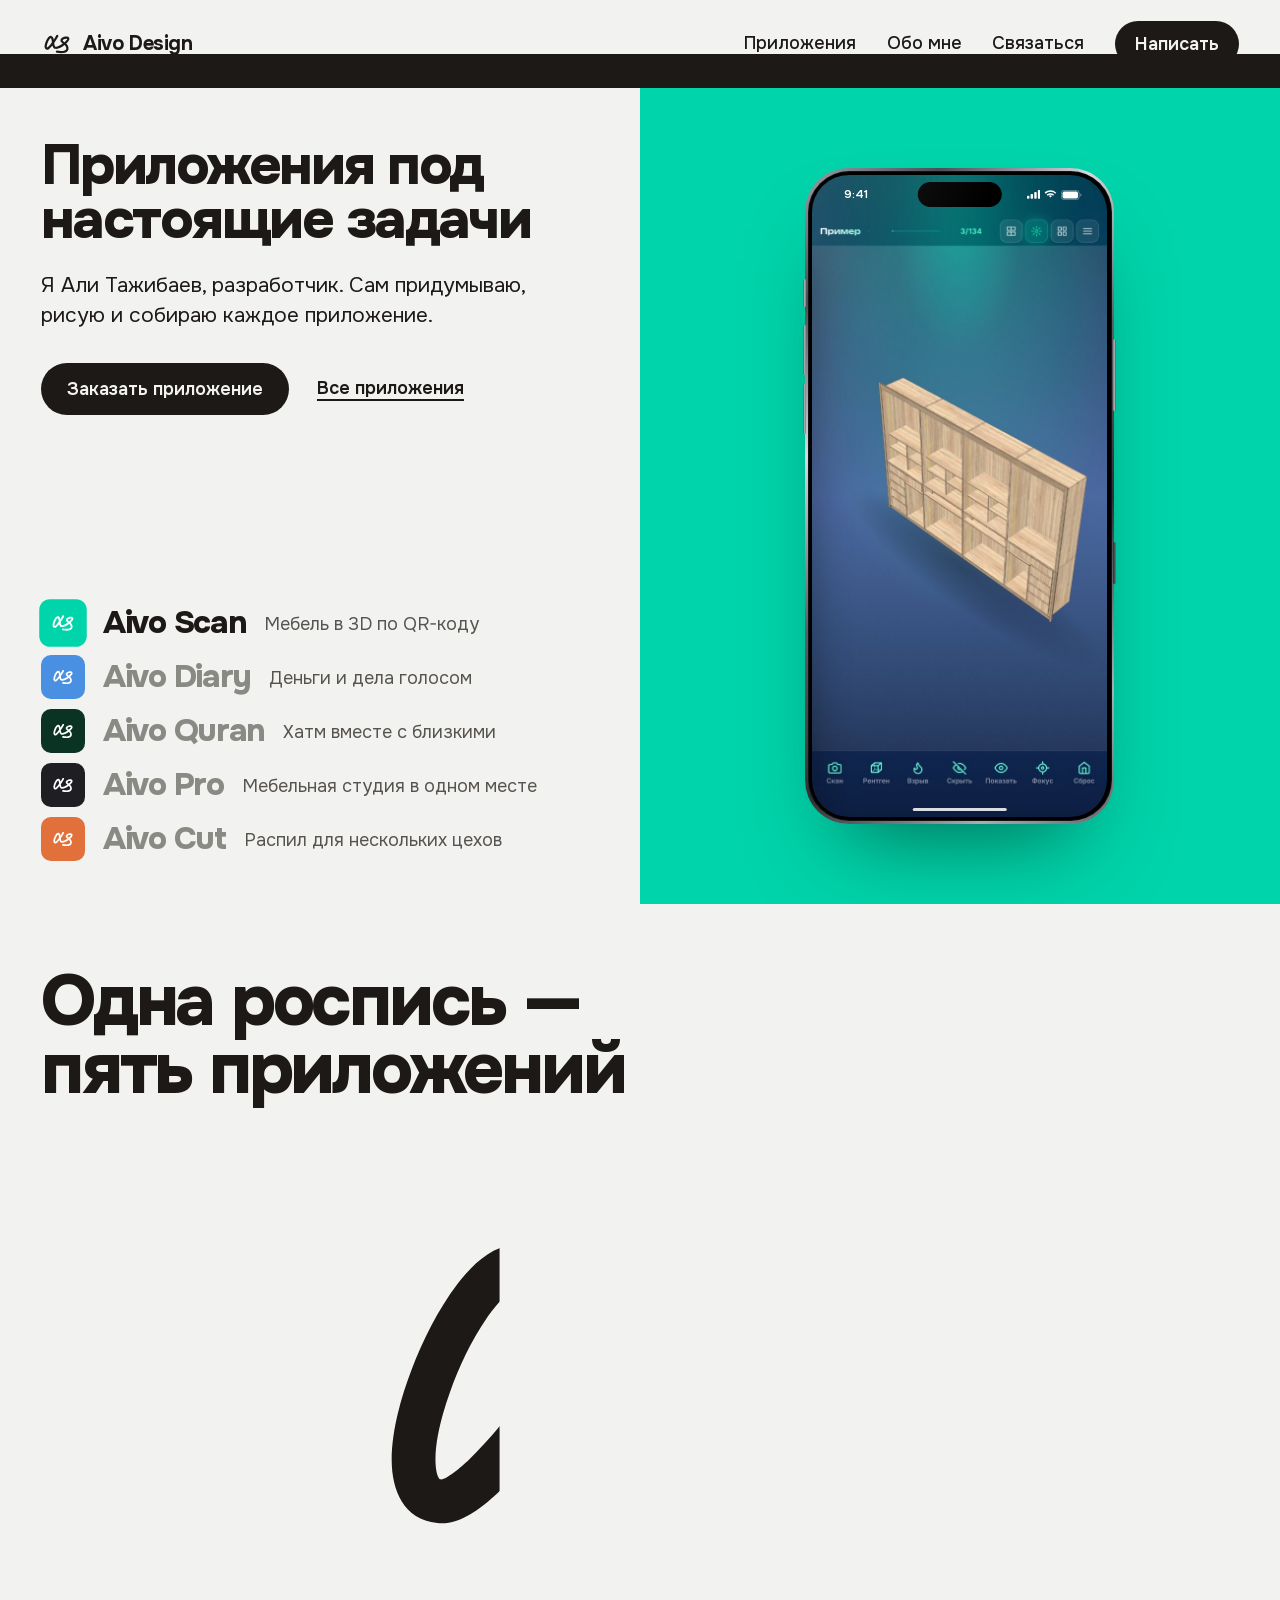
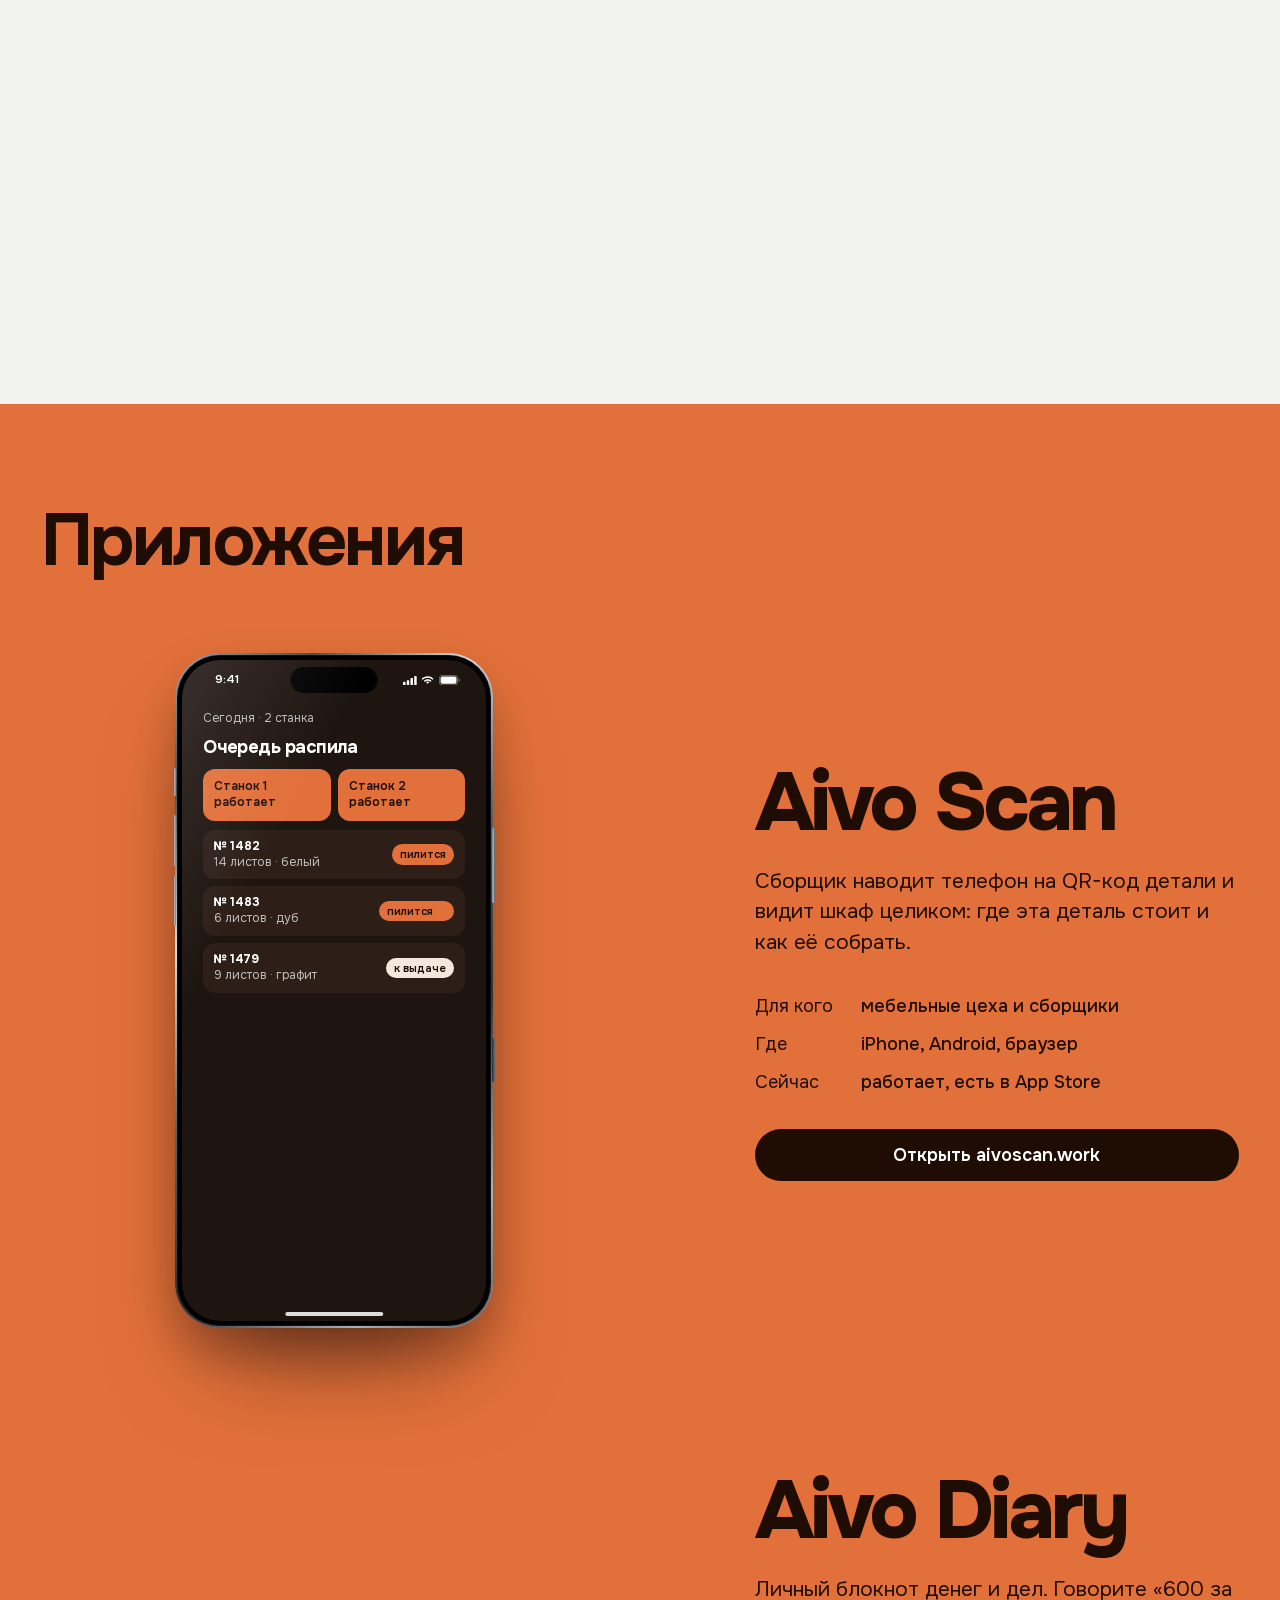
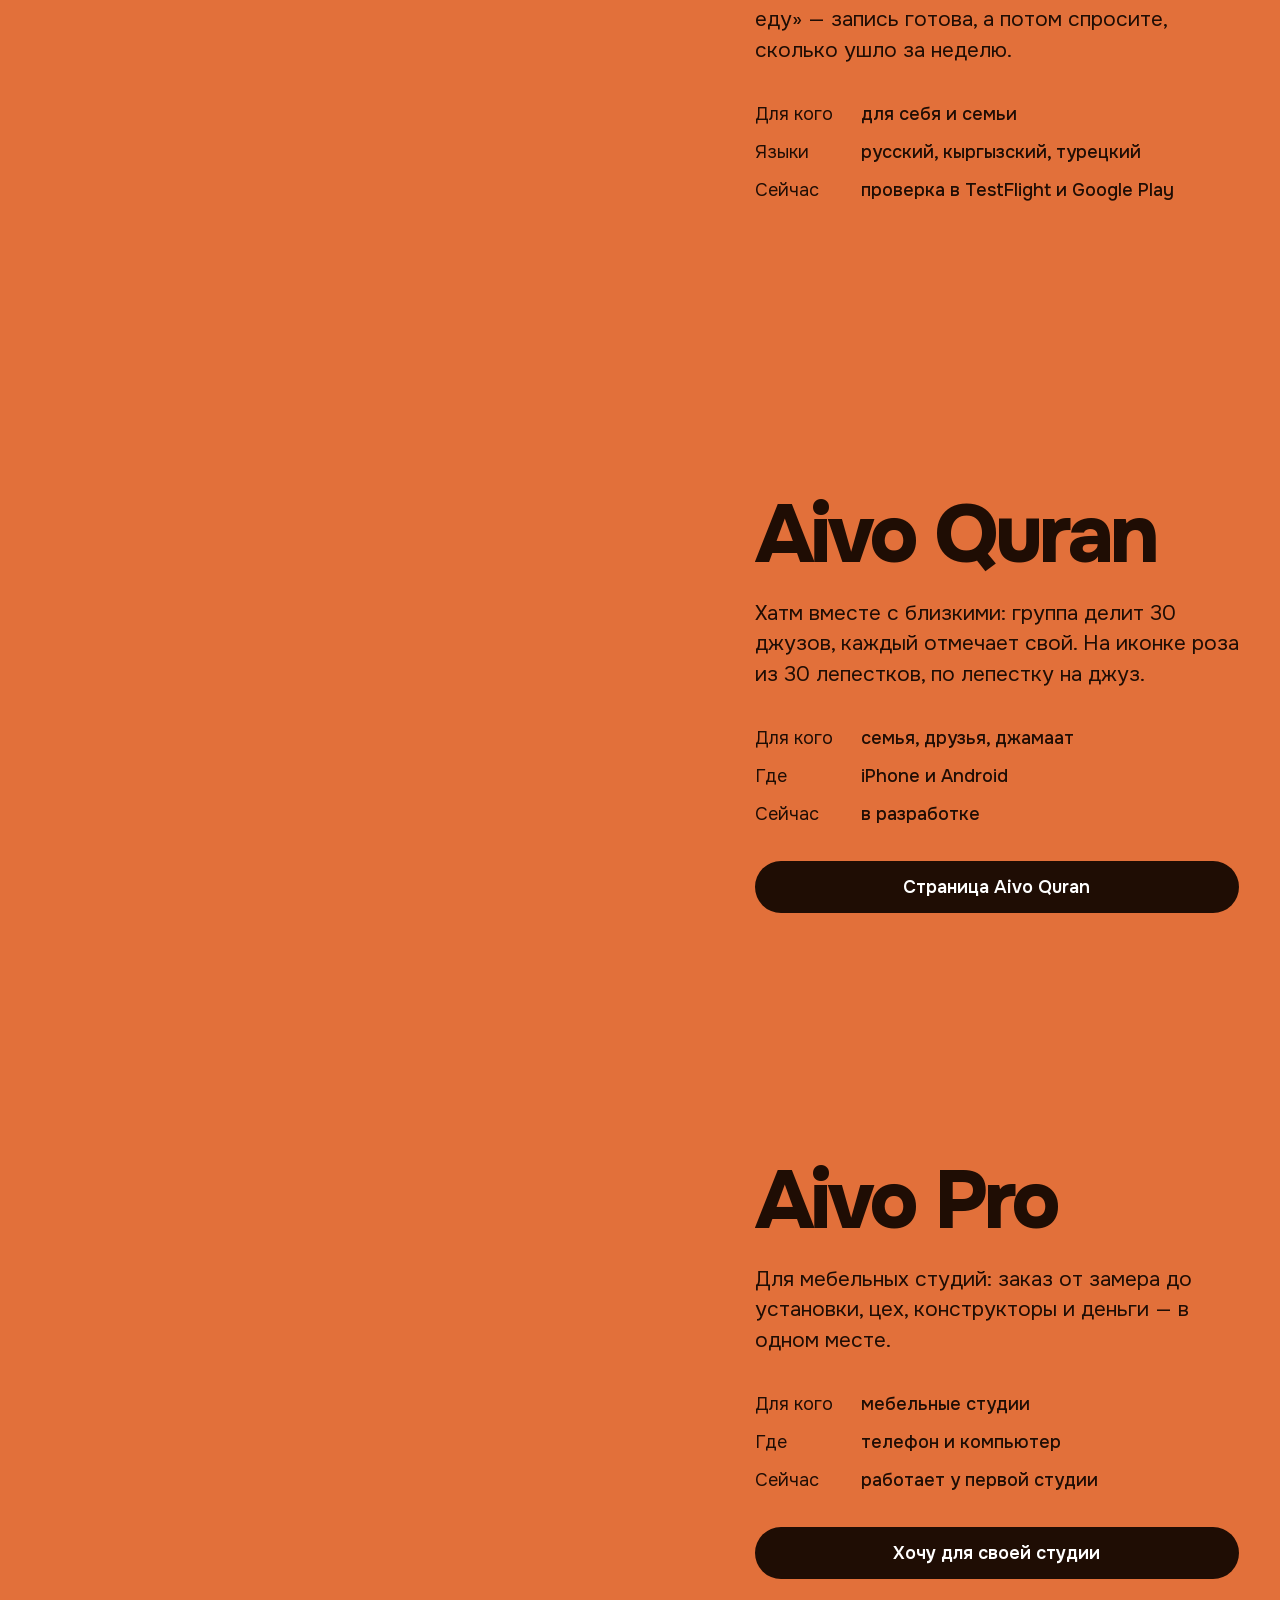
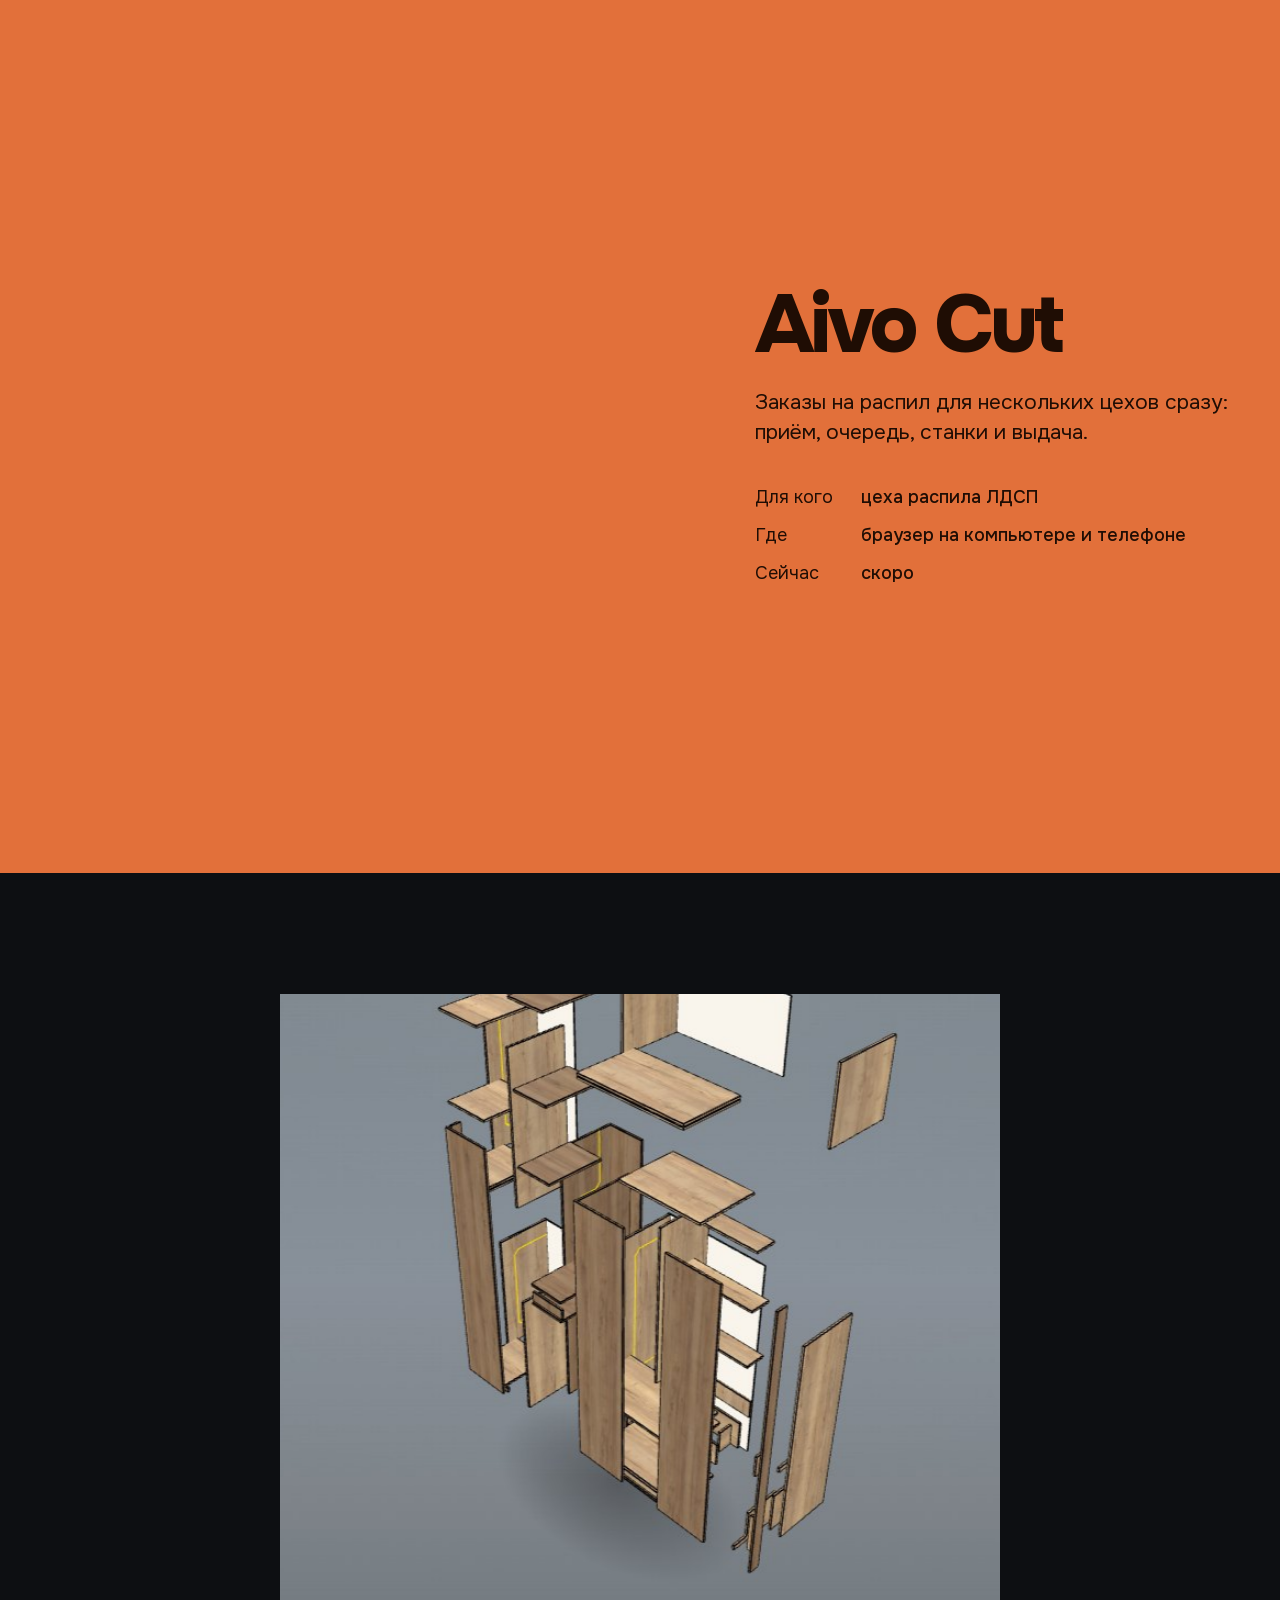
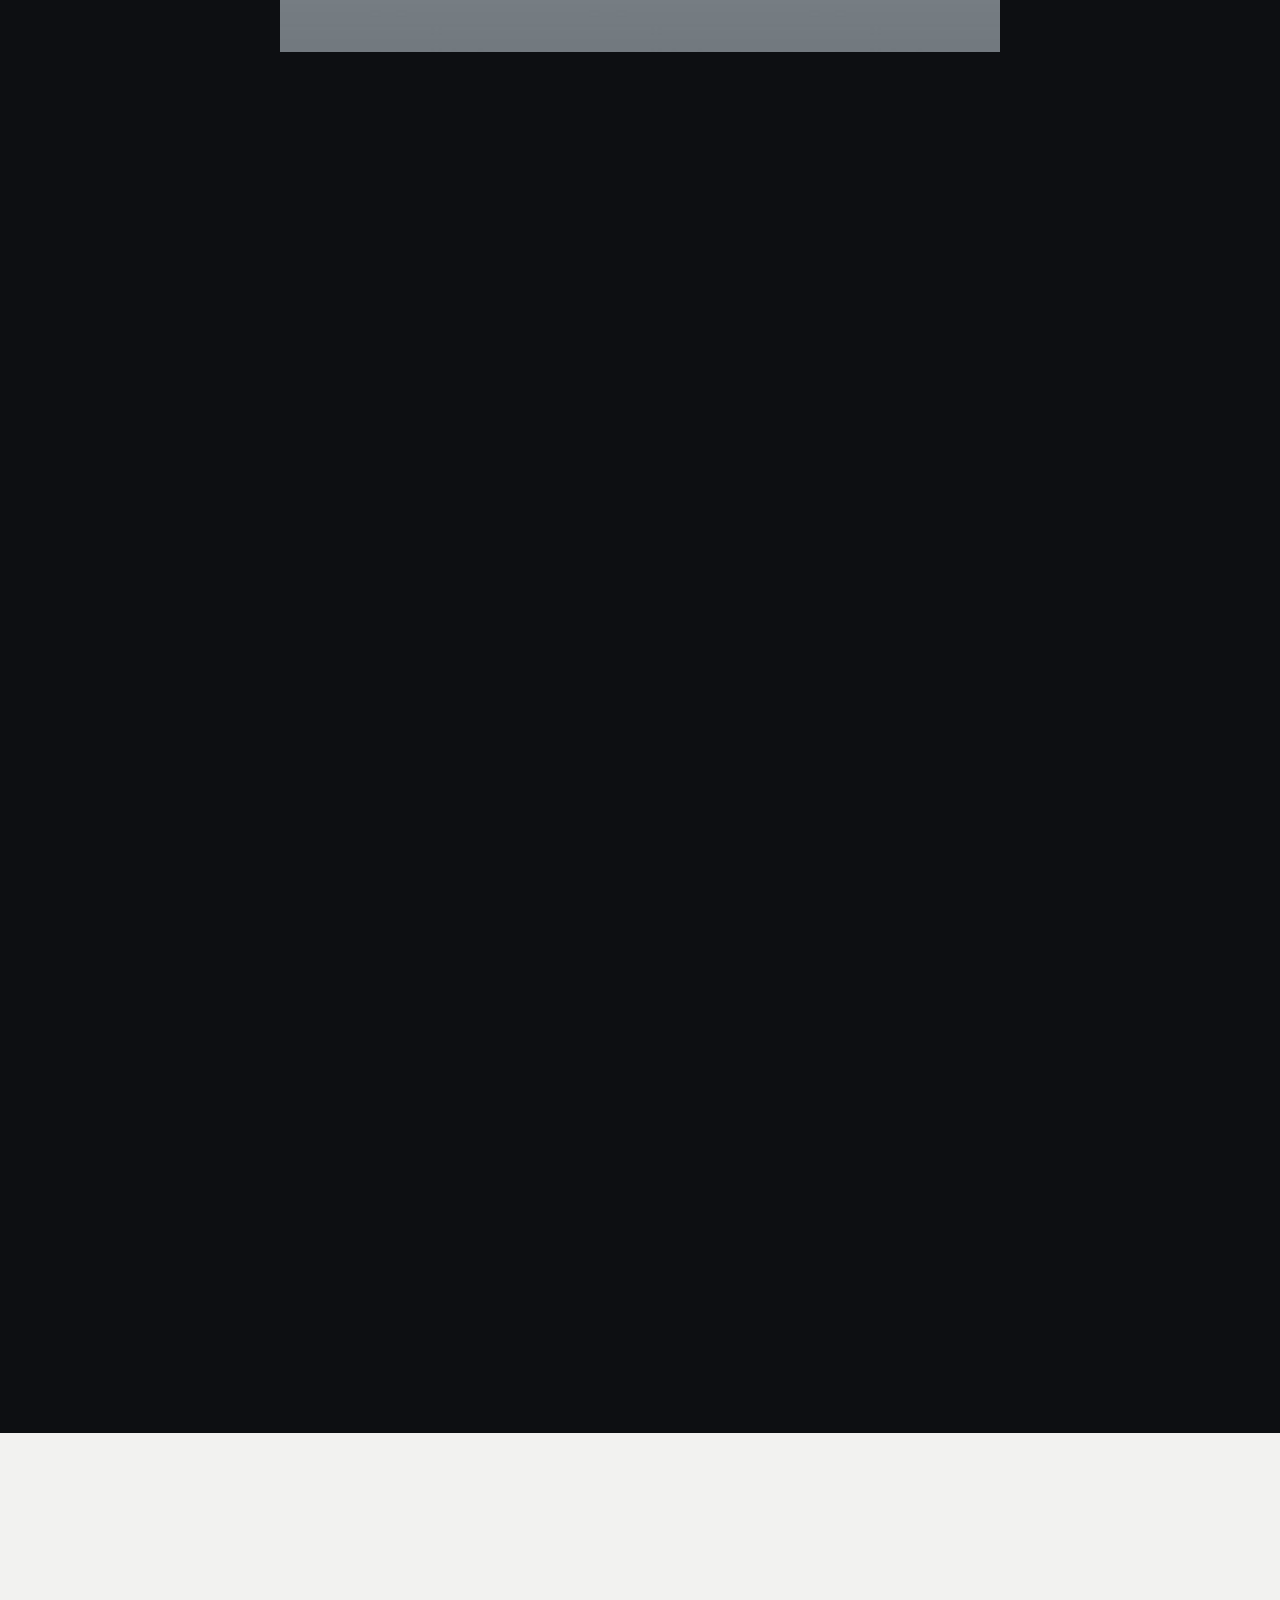
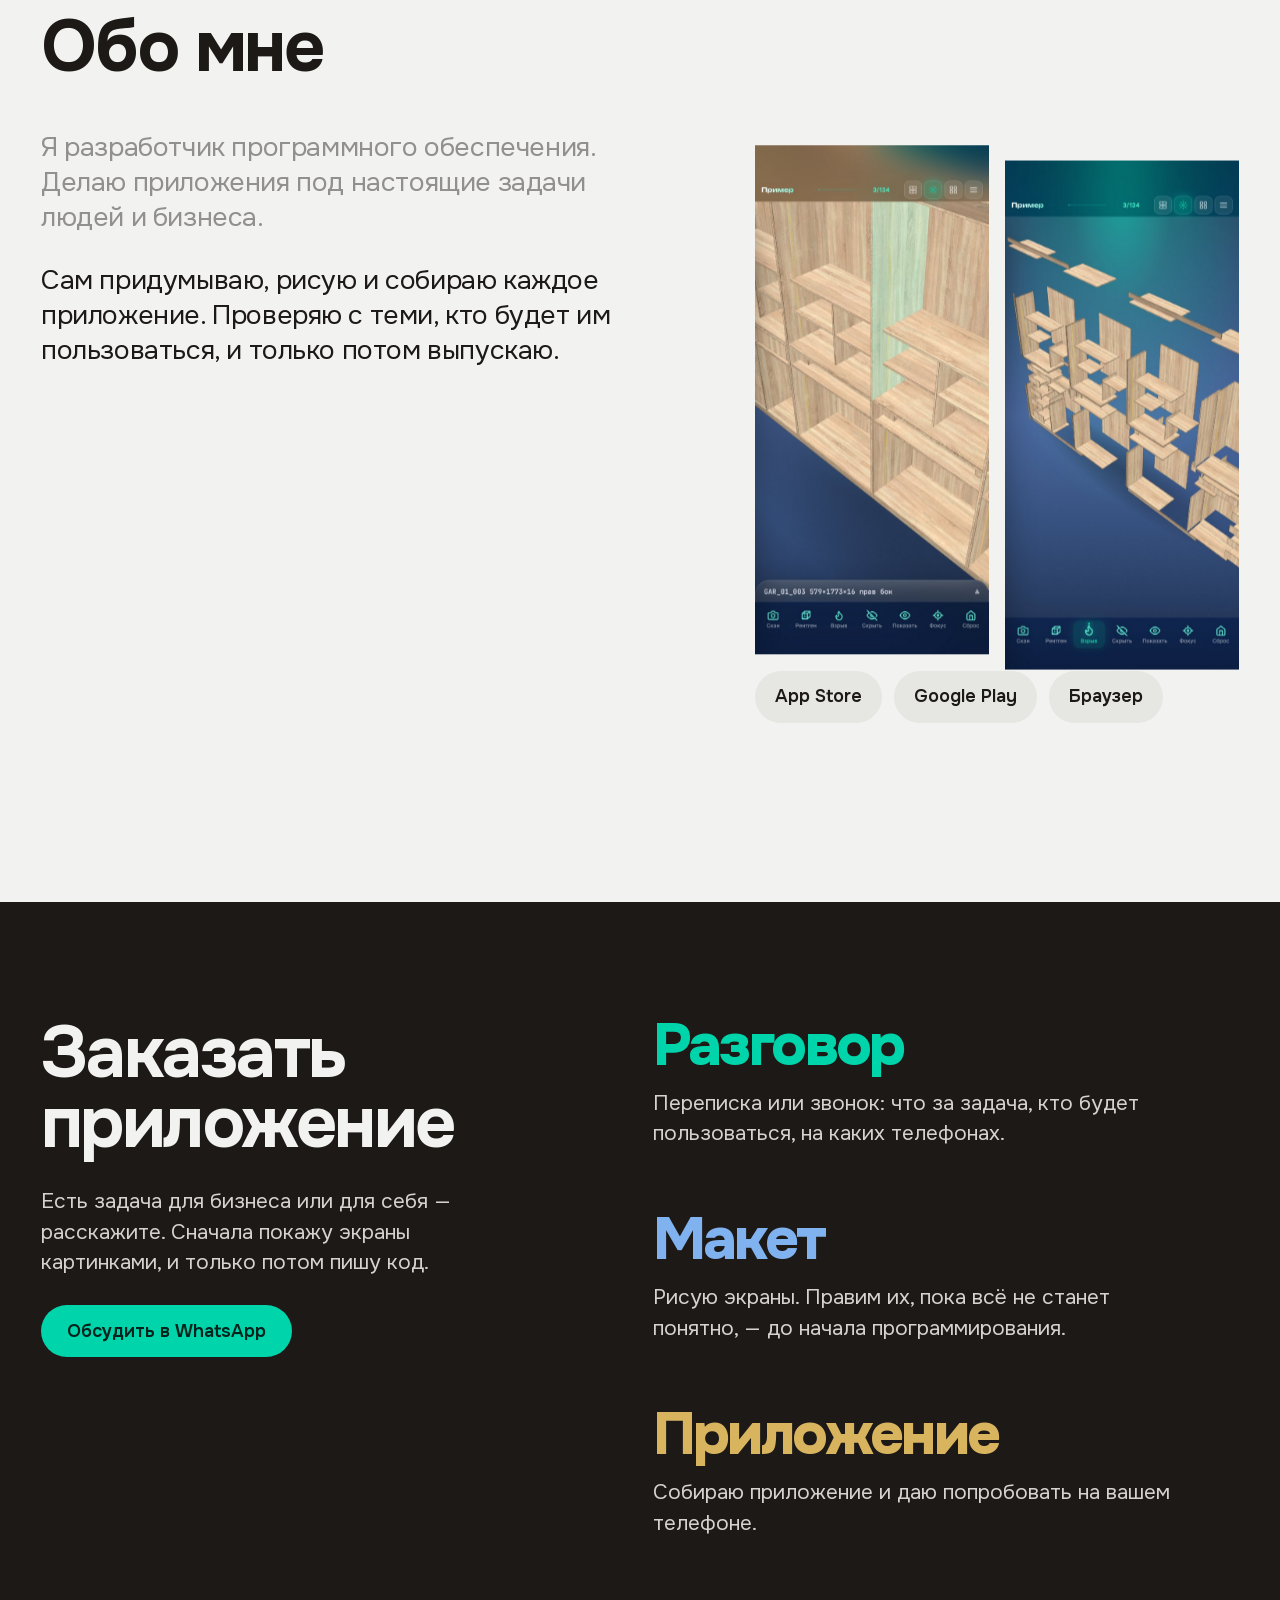
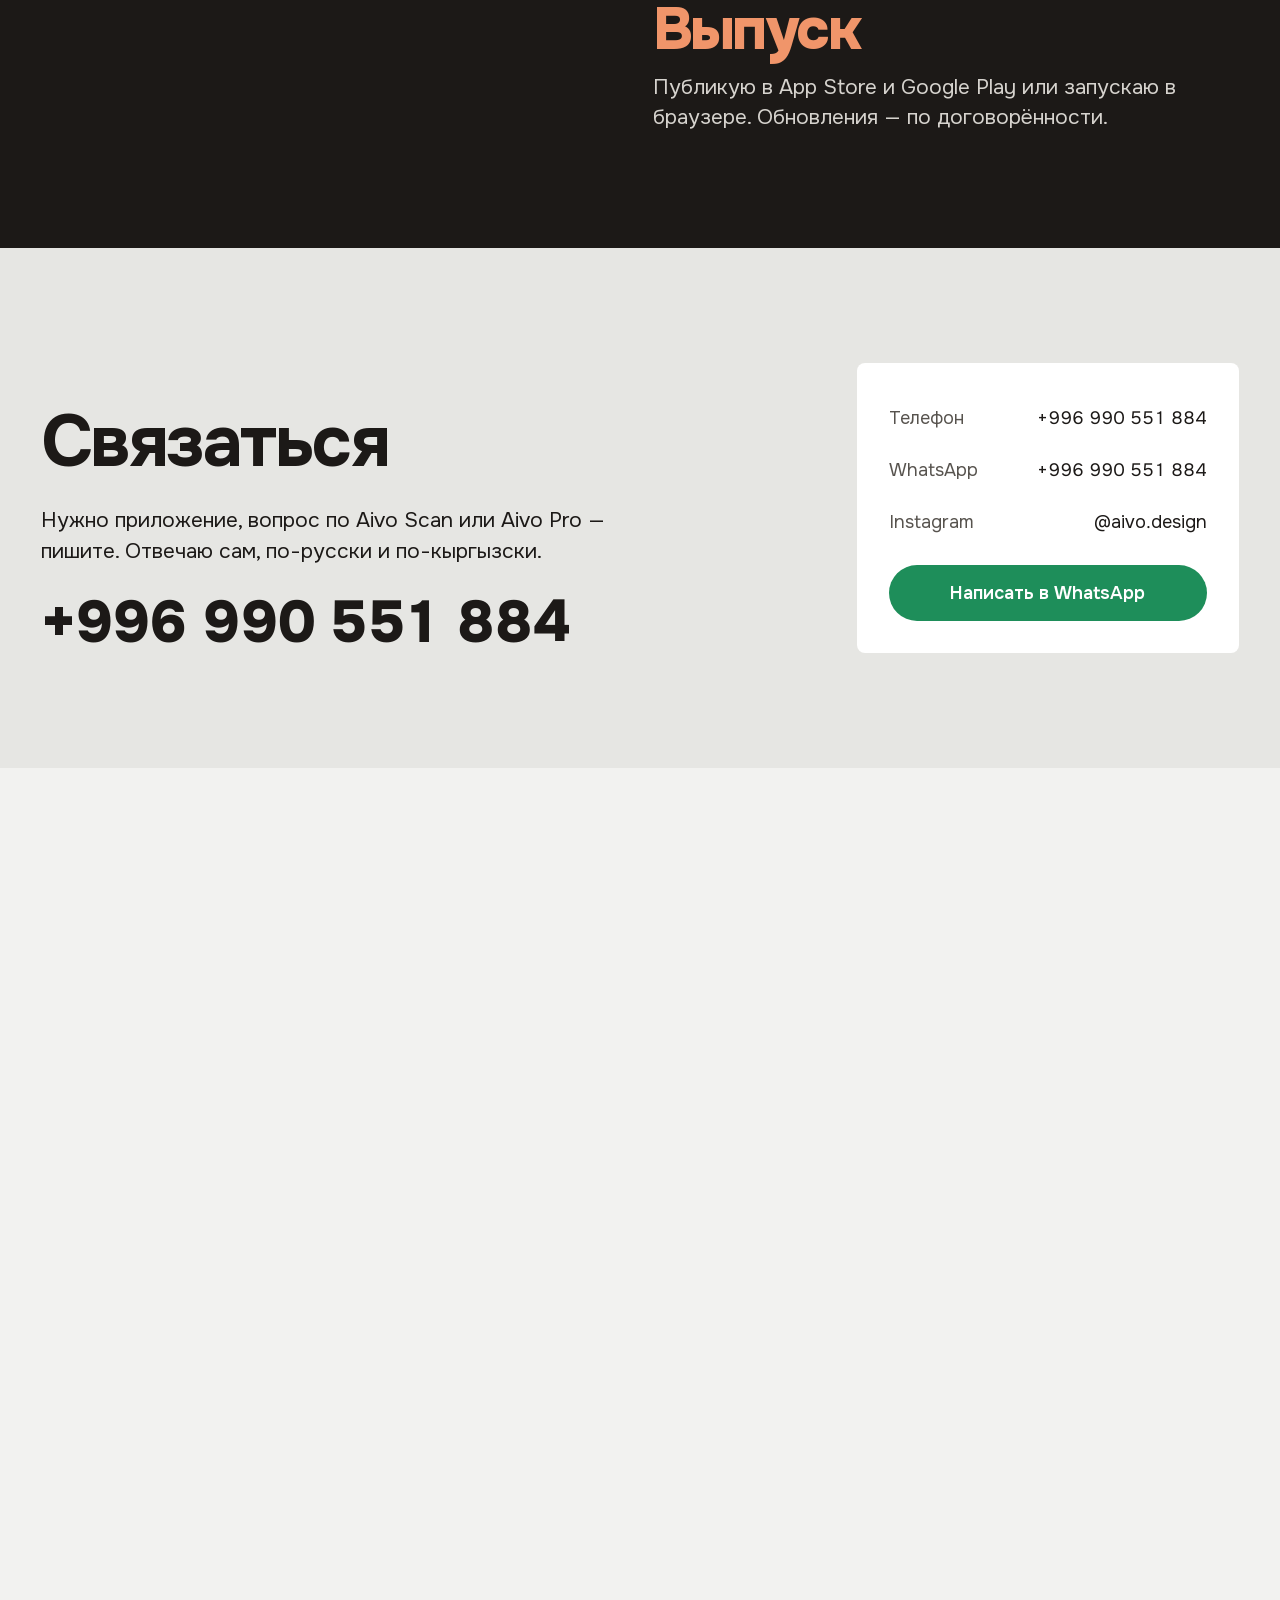
==== commit 4498cb60: "Движение: сцена «Роспись» (роспись пишется и рассыпается на пять приложений), окно «Aivo Scan в деле" ====
--- a/index.html
+++ b/index.html
@@ -20,7 +20,9 @@
 <link rel="icon" href="favicon.svg" type="image/svg+xml">
 <link rel="preload" href="fonts/onest-cyrillic.woff2" as="font" type="font/woff2" crossorigin>
 <link rel="stylesheet" href="fonts/onest.css">
-<link rel="stylesheet" href="site.css?v=3">
+<link rel="stylesheet" href="site.css?v=4">
+<link rel="stylesheet" href="js/stage.css?v=1">
+<link rel="stylesheet" href="motion.css?v=1">
 <script>document.documentElement.classList.add('js')</script>
 <style>
 /* ── Первый экран: слева слова и список приложений, справа поле цвета приложения с его экраном */
@@ -41,10 +43,6 @@
 .hlist button[aria-pressed=true] b{color:var(--ink)}
 .hlist button[aria-pressed=true] .sq{transform:scale(1.08)}
 .hfield{grid-area:f;position:relative;background:var(--scan);overflow:hidden;min-height:560px}
-.hv{position:absolute;inset:0;display:grid;place-items:center;background:var(--c);opacity:0;visibility:hidden;transition:opacity .5s var(--ease),visibility 0s .5s}
-.hv.sel{opacity:1;visibility:visible;transition:opacity .5s var(--ease)}
-.hph{--h:min(76svh,680px);transform:translateY(28px) scale(.97);transition:transform .7s var(--ease)}
-.hv.sel .hph{transform:none}
 .hph .phone-frame{box-shadow:0 50px 90px -40px rgba(0,0,0,.5)} /* taste-skill-ignore: рамка iPhone с aivoscan.work */
 
 /* ── Приложения: весь раздел перекрашивается в цвет приложения, телефон держится слева */
@@ -148,9 +146,9 @@
 @media (prefers-reduced-motion:reduce){.js .ui *{animation:none!important}.js .ui .pop,.js .ui .sw2 .b{opacity:1}.js .ui .sw2 .a{opacity:0}.js .ui-pro .bar i.d{transform:none}}
 
 /* ── Aivo Scan крупно: снимок во весь экран, карточка в одну колонку */
-.show{position:relative;min-height:100svh;display:grid;align-items:center;overflow:hidden;background:#0d0f12}
-.show>img{position:absolute;left:0;top:-6%;width:100%;height:112%;object-fit:cover;object-position:62% 50%;transform:scale(1.08);transition:transform 2.4s var(--ease)}
-.show.in>img{transform:none}
+.show{background:#0d0f12}
+.show>.scene-stage{position:relative;min-height:100svh;display:grid;align-items:center;overflow:hidden}
+.show .scene-stage>img{position:absolute;left:0;top:0;width:100%;height:100%;object-fit:cover;object-position:62% 50%}
 .show .card{position:relative;margin-left:var(--m);width:clamp(300px,26vw,400px);background:var(--ink);color:var(--bg);padding:36px;display:flex;flex-direction:column;gap:14px}
 .show .card h2{font-size:var(--s-h3)}
 .show .card .sub{color:#D6D3CE}
@@ -215,8 +213,9 @@
   .hph{--h:min(104vw,500px)}
   .hlist .d{display:none}
   .about .txt,.about .side{grid-column:1/-1}
-  .show{min-height:auto;display:block;background:var(--bg)}
-  .show>img{position:relative;top:0;height:70svh;clip-path:inset(7% 0 7% 0);margin-top:-4.9svh;object-position:60% 50%}
+  .show{background:var(--bg)}
+  .show>.scene-stage{min-height:auto;display:block}
+  .show .scene-stage>img{position:relative;top:0;height:70svh;clip-path:inset(7% 0 7% 0);margin-top:-4.9svh;object-position:60% 50%}
   .show .card{margin:-80px var(--m) 0;width:auto}
   .contact .ctxt,.vcard{grid-column:1/-1}
   .order .ohead,.osteps{grid-column:1/-1;position:static}
@@ -228,7 +227,7 @@
   .foot .cols{grid-template-columns:1fr 1fr}
 }
 @media (max-width:420px){.about .txt{font-size:20px}.steps{gap:96px}}
-@media (prefers-reduced-motion:reduce){.show>img{transform:none}.hph{transform:none!important}}
+
 </style>
 </head>
 <body>
@@ -246,19 +245,19 @@
 <main id="top">
 <section class="hero" aria-labelledby="h1">
   <div class="htext">
-    <h1 id="h1" class="rise"><span>Приложения под</span> <span>настоящие задачи</span></h1>
-    <p class="lead rise" style="--i:1">Я Али Тажибаев, разработчик. Сам придумываю, рисую и собираю каждое приложение.</p>
-    <div class="acts rise" style="--i:2">
+    <h1 id="h1"><span class="ln"><span>Приложения под</span></span> <span class="ln" style="--i:1"><span style="--i:1">настоящие задачи</span></span></h1>
+    <p class="lead" data-load style="--d:380ms">Я Али Тажибаев, разработчик. Сам придумываю, рисую и собираю каждое приложение.</p>
+    <div class="acts" data-load style="--d:460ms">
       <a class="btn" href="#order">Заказать приложение</a>
       <a class="link" href="#apps">Все приложения</a>
     </div>
   </div>
-  <ul class="hlist rise" style="--i:3" aria-label="Выбрать приложение">
-      <li><button type="button" data-k="scan" aria-pressed="true" aria-controls="hv-scan"><span class="sq" style="--c:#00D4AA"><svg class="sig" aria-hidden="true"><use href="#s"/></svg></span><b>Aivo Scan</b><span class="d">Мебель в 3D по QR-коду</span></button></li>
-      <li><button type="button" data-k="diary" aria-pressed="false" aria-controls="hv-diary"><span class="sq" style="--c:#4A90E2"><svg class="sig" aria-hidden="true"><use href="#s"/></svg></span><b>Aivo Diary</b><span class="d">Деньги и дела голосом</span></button></li>
-      <li><button type="button" data-k="quran" aria-pressed="false" aria-controls="hv-quran"><span class="sq" style="--c:#0B3324"><svg class="sig" aria-hidden="true"><use href="#s"/></svg></span><b>Aivo Quran</b><span class="d">Хатм вместе с близкими</span></button></li>
-      <li><button type="button" data-k="pro" aria-pressed="false" aria-controls="hv-pro"><span class="sq" style="--c:#1F1F23"><svg class="sig" aria-hidden="true"><use href="#s"/></svg></span><b>Aivo Pro</b><span class="d">Мебельная студия в одном месте</span></button></li>
-      <li><button type="button" data-k="cut" aria-pressed="false" aria-controls="hv-cut"><span class="sq" style="--c:#E2703A"><svg class="sig" aria-hidden="true"><use href="#s"/></svg></span><b>Aivo Cut</b><span class="d">Распил для нескольких цехов</span></button></li>
+  <ul class="hlist" aria-label="Выбрать приложение">
+      <li style="--i:0"><button type="button" data-k="scan" aria-pressed="true" aria-controls="hv-scan"><span class="sq" style="--c:#00D4AA"><svg class="sig" aria-hidden="true"><use href="#s"/></svg></span><b>Aivo Scan</b><span class="d">Мебель в 3D по QR-коду</span></button></li>
+      <li style="--i:1"><button type="button" data-k="diary" aria-pressed="false" aria-controls="hv-diary"><span class="sq" style="--c:#4A90E2"><svg class="sig" aria-hidden="true"><use href="#s"/></svg></span><b>Aivo Diary</b><span class="d">Деньги и дела голосом</span></button></li>
+      <li style="--i:2"><button type="button" data-k="quran" aria-pressed="false" aria-controls="hv-quran"><span class="sq" style="--c:#0B3324"><svg class="sig" aria-hidden="true"><use href="#s"/></svg></span><b>Aivo Quran</b><span class="d">Хатм вместе с близкими</span></button></li>
+      <li style="--i:3"><button type="button" data-k="pro" aria-pressed="false" aria-controls="hv-pro"><span class="sq" style="--c:#1F1F23"><svg class="sig" aria-hidden="true"><use href="#s"/></svg></span><b>Aivo Pro</b><span class="d">Мебельная студия в одном месте</span></button></li>
+      <li style="--i:4"><button type="button" data-k="cut" aria-pressed="false" aria-controls="hv-cut"><span class="sq" style="--c:#E2703A"><svg class="sig" aria-hidden="true"><use href="#s"/></svg></span><b>Aivo Cut</b><span class="d">Распил для нескольких цехов</span></button></li>
   </ul>
   <div class="hfield" aria-live="polite">
     <div class="hv sel" id="hv-scan" data-k="scan" style="--c:#00D4AA"><div class="hph"><div class="phone-frame" data-ui><span class="pf-btn l pf-action"></span><span class="pf-btn l pf-vol1"></span><span class="pf-btn l pf-vol2"></span><span class="pf-btn r pf-side"></span><span class="pf-btn r pf-cam"></span><div class="pf-bezel"><div class="pf-screen"><span class="phone-island"></span><div class="pf-status" aria-hidden="true"><span>9:41</span><i><svg viewBox="0 0 17 11" fill="currentColor"><rect x="0" y="7" width="3" height="4" rx="1"/><rect x="4.5" y="5" width="3" height="6" rx="1"/><rect x="9" y="2.5" width="3" height="8.5" rx="1"/><rect x="13.5" y="0" width="3" height="11" rx="1"/></svg><svg viewBox="0 0 16 11" fill="currentColor"><path d="M8 2.2c2.3 0 4.4.9 6 2.4l1.2-1.3A10.3 10.3 0 0 0 8 .4C5.2.4 2.7 1.5.8 3.3L2 4.6a8.6 8.6 0 0 1 6-2.4zm0 3.6c1.3 0 2.5.5 3.4 1.3l1.2-1.3A6.6 6.6 0 0 0 8 4c-1.8 0-3.4.7-4.6 1.8l1.2 1.3c.9-.8 2.1-1.3 3.4-1.3zM8 9.4l1.9-2a2.8 2.8 0 0 0-3.8 0z"/></svg><svg class="bat" viewBox="0 0 27 13"><rect x=".5" y=".5" width="23" height="12" rx="3.5" fill="none" stroke="currentColor" stroke-opacity=".45"/><rect x="2" y="2" width="20" height="9" rx="2.2" fill="currentColor"/><path d="M25 4.5v4c.8-.3 1.5-1.1 1.5-2s-.7-1.7-1.5-2z" fill="currentColor" fill-opacity=".45"/></svg></i></div><span class="pf-home"></span><div class="shots"><img src="img/scr-model.jpg" width="600" height="1304" alt="Aivo Scan на телефоне: модель шкафа в 3D"></div></div></div></div></div></div>
@@ -302,13 +301,20 @@
   </div>
 </section>
 
+<section class="scene sigscene" data-scene="signature" aria-labelledby="sig-h">
+  <div class="scene-stage">
+    <h2 id="sig-h" class="sig-h">Одна роспись —<br>пять приложений</h2>
+    <div class="sig-big" aria-hidden="true"><svg class="sig"><use href="#s"/></svg></div>
+    <ul class="sig-row"><li><a href="#app-scan"><span class="tl" style="--c:#00D4AA;"><svg class="sig" aria-hidden="true"><use href="#s"/></svg></span><b>Aivo Scan<span class="d">Мебель в 3D по QR-коду</span></b></a></li><li><a href="#app-diary"><span class="tl" style="--c:#4A90E2;"><svg class="sig" aria-hidden="true"><use href="#s"/></svg></span><b>Aivo Diary<span class="d">Деньги и дела голосом</span></b></a></li><li><a href="#app-quran"><span class="tl" style="--c:#0B3324;--f:#D9B45F;"><svg class="sig" aria-hidden="true"><use href="#s"/></svg></span><b>Aivo Quran<span class="d">Хатм с близкими</span></b></a></li><li><a href="#app-pro"><span class="tl" style="--c:#1F1F23;"><svg class="sig" aria-hidden="true"><use href="#s"/></svg></span><b>Aivo Pro<span class="d">Мебельная студия</span></b></a></li><li><a href="#app-cut"><span class="tl" style="--c:#E2703A;"><svg class="sig" aria-hidden="true"><use href="#s"/></svg></span><b>Aivo Cut<span class="d">Распил для цехов</span></b></a></li></ul>
+  </div>
+</section>
 <section class="apps" id="apps" aria-labelledby="apps-h">
   <h2 id="apps-h" class="rise">Приложения</h2>
   <div class="run">
     <div class="frame" aria-hidden="true"></div>
     <div class="steps">
 
-      <article class="step" data-ab="#00D4AA" data-ai="#04231C" data-bb="#04231C" data-bi="#00D4AA">
+      <article class="step" id="app-scan" data-ab="#00D4AA" data-ai="#04231C" data-bb="#04231C" data-bi="#00D4AA">
         <figure class="fig" style="--c:#00D4AA"><div class="phone-frame" data-ui><span class="pf-btn l pf-action"></span><span class="pf-btn l pf-vol1"></span><span class="pf-btn l pf-vol2"></span><span class="pf-btn r pf-side"></span><span class="pf-btn r pf-cam"></span><div class="pf-bezel"><div class="pf-screen"><span class="phone-island"></span><div class="pf-status" aria-hidden="true"><span>9:41</span><i><svg viewBox="0 0 17 11" fill="currentColor"><rect x="0" y="7" width="3" height="4" rx="1"/><rect x="4.5" y="5" width="3" height="6" rx="1"/><rect x="9" y="2.5" width="3" height="8.5" rx="1"/><rect x="13.5" y="0" width="3" height="11" rx="1"/></svg><svg viewBox="0 0 16 11" fill="currentColor"><path d="M8 2.2c2.3 0 4.4.9 6 2.4l1.2-1.3A10.3 10.3 0 0 0 8 .4C5.2.4 2.7 1.5.8 3.3L2 4.6a8.6 8.6 0 0 1 6-2.4zm0 3.6c1.3 0 2.5.5 3.4 1.3l1.2-1.3A6.6 6.6 0 0 0 8 4c-1.8 0-3.4.7-4.6 1.8l1.2 1.3c.9-.8 2.1-1.3 3.4-1.3zM8 9.4l1.9-2a2.8 2.8 0 0 0-3.8 0z"/></svg><svg class="bat" viewBox="0 0 27 13"><rect x=".5" y=".5" width="23" height="12" rx="3.5" fill="none" stroke="currentColor" stroke-opacity=".45"/><rect x="2" y="2" width="20" height="9" rx="2.2" fill="currentColor"/><path d="M25 4.5v4c.8-.3 1.5-1.1 1.5-2s-.7-1.7-1.5-2z" fill="currentColor" fill-opacity=".45"/></svg></i></div><span class="pf-home"></span><div class="shots"><img src="img/scr-sel.jpg" width="600" height="1304" alt="Aivo Scan: выбранная деталь и её размеры" loading="lazy"></div></div></div></div></figure>
         <h3 class="rise">Aivo Scan</h3>
         <p class="what rise" style="--i:1">Сборщик наводит телефон на QR-код детали и видит шкаф целиком: где эта деталь стоит и как её собрать.</p>
@@ -316,7 +322,7 @@
         <a class="btn go rise" style="--i:3" href="https://aivoscan.work">Открыть aivoscan.work</a>
       </article>
 
-      <article class="step" data-ab="#4A90E2" data-ai="#08172E" data-bb="#08172E" data-bi="#FFFFFF">
+      <article class="step" id="app-diary" data-ab="#4A90E2" data-ai="#08172E" data-bb="#08172E" data-bi="#FFFFFF">
         <figure class="fig" style="--c:#4A90E2"><div class="phone-frame lt" data-ui><span class="pf-btn l pf-action"></span><span class="pf-btn l pf-vol1"></span><span class="pf-btn l pf-vol2"></span><span class="pf-btn r pf-side"></span><span class="pf-btn r pf-cam"></span><div class="pf-bezel"><div class="pf-screen"><span class="phone-island"></span><div class="pf-status" aria-hidden="true"><span>9:41</span><i><svg viewBox="0 0 17 11" fill="currentColor"><rect x="0" y="7" width="3" height="4" rx="1"/><rect x="4.5" y="5" width="3" height="6" rx="1"/><rect x="9" y="2.5" width="3" height="8.5" rx="1"/><rect x="13.5" y="0" width="3" height="11" rx="1"/></svg><svg viewBox="0 0 16 11" fill="currentColor"><path d="M8 2.2c2.3 0 4.4.9 6 2.4l1.2-1.3A10.3 10.3 0 0 0 8 .4C5.2.4 2.7 1.5.8 3.3L2 4.6a8.6 8.6 0 0 1 6-2.4zm0 3.6c1.3 0 2.5.5 3.4 1.3l1.2-1.3A6.6 6.6 0 0 0 8 4c-1.8 0-3.4.7-4.6 1.8l1.2 1.3c.9-.8 2.1-1.3 3.4-1.3zM8 9.4l1.9-2a2.8 2.8 0 0 0-3.8 0z"/></svg><svg class="bat" viewBox="0 0 27 13"><rect x=".5" y=".5" width="23" height="12" rx="3.5" fill="none" stroke="currentColor" stroke-opacity=".45"/><rect x="2" y="2" width="20" height="9" rx="2.2" fill="currentColor"/><path d="M25 4.5v4c.8-.3 1.5-1.1 1.5-2s-.7-1.7-1.5-2z" fill="currentColor" fill-opacity=".45"/></svg></i></div><span class="pf-home"></span><div class="shots"><span class="ui ui-diary" data-ui>
           <span class="m">Пятница, 21 ноября</span>
           <span class="sum"><span class="sw2"><span class="a">48 850 сом</span><span class="b">48 250 сом</span></span></span>
@@ -330,7 +336,7 @@
         <dl class="facts rise" style="--i:2"><dt>Для кого</dt><dd>для себя и семьи</dd><dt>Языки</dt><dd>русский, кыргызский, турецкий</dd><dt>Сейчас</dt><dd>проверка в TestFlight и Google Play</dd></dl>
       </article>
 
-      <article class="step" data-ab="#0B3324" data-ai="#EBDDB0" data-bb="#D9B45F" data-bi="#0B3324">
+      <article class="step" id="app-quran" data-ab="#0B3324" data-ai="#EBDDB0" data-bb="#D9B45F" data-bi="#0B3324">
         <figure class="fig" style="--c:#0B3324"><div class="phone-frame" data-ui><span class="pf-btn l pf-action"></span><span class="pf-btn l pf-vol1"></span><span class="pf-btn l pf-vol2"></span><span class="pf-btn r pf-side"></span><span class="pf-btn r pf-cam"></span><div class="pf-bezel"><div class="pf-screen"><span class="phone-island"></span><div class="pf-status" aria-hidden="true"><span>9:41</span><i><svg viewBox="0 0 17 11" fill="currentColor"><rect x="0" y="7" width="3" height="4" rx="1"/><rect x="4.5" y="5" width="3" height="6" rx="1"/><rect x="9" y="2.5" width="3" height="8.5" rx="1"/><rect x="13.5" y="0" width="3" height="11" rx="1"/></svg><svg viewBox="0 0 16 11" fill="currentColor"><path d="M8 2.2c2.3 0 4.4.9 6 2.4l1.2-1.3A10.3 10.3 0 0 0 8 .4C5.2.4 2.7 1.5.8 3.3L2 4.6a8.6 8.6 0 0 1 6-2.4zm0 3.6c1.3 0 2.5.5 3.4 1.3l1.2-1.3A6.6 6.6 0 0 0 8 4c-1.8 0-3.4.7-4.6 1.8l1.2 1.3c.9-.8 2.1-1.3 3.4-1.3zM8 9.4l1.9-2a2.8 2.8 0 0 0-3.8 0z"/></svg><svg class="bat" viewBox="0 0 27 13"><rect x=".5" y=".5" width="23" height="12" rx="3.5" fill="none" stroke="currentColor" stroke-opacity=".45"/><rect x="2" y="2" width="20" height="9" rx="2.2" fill="currentColor"/><path d="M25 4.5v4c.8-.3 1.5-1.1 1.5-2s-.7-1.7-1.5-2z" fill="currentColor" fill-opacity=".45"/></svg></i></div><span class="pf-home"></span><div class="shots"><span class="ui ui-quran" data-ui>
           <span class="m">Хатм семьи · 8 человек</span>
           <img class="ic" src="img/quran-icon.jpg" width="600" height="600" alt="" loading="lazy">
@@ -345,7 +351,7 @@
         <a class="btn go rise" style="--i:3" href="quran/">Страница Aivo Quran</a>
       </article>
 
-      <article class="step" data-ab="#1F1F23" data-ai="#F2F2F0" data-bb="#F2F2F0" data-bi="#1F1F23">
+      <article class="step" id="app-pro" data-ab="#1F1F23" data-ai="#F2F2F0" data-bb="#F2F2F0" data-bi="#1F1F23">
         <figure class="fig" style="--c:#1F1F23"><div class="phone-frame lt" data-ui><span class="pf-btn l pf-action"></span><span class="pf-btn l pf-vol1"></span><span class="pf-btn l pf-vol2"></span><span class="pf-btn r pf-side"></span><span class="pf-btn r pf-cam"></span><div class="pf-bezel"><div class="pf-screen"><span class="phone-island"></span><div class="pf-status" aria-hidden="true"><span>9:41</span><i><svg viewBox="0 0 17 11" fill="currentColor"><rect x="0" y="7" width="3" height="4" rx="1"/><rect x="4.5" y="5" width="3" height="6" rx="1"/><rect x="9" y="2.5" width="3" height="8.5" rx="1"/><rect x="13.5" y="0" width="3" height="11" rx="1"/></svg><svg viewBox="0 0 16 11" fill="currentColor"><path d="M8 2.2c2.3 0 4.4.9 6 2.4l1.2-1.3A10.3 10.3 0 0 0 8 .4C5.2.4 2.7 1.5.8 3.3L2 4.6a8.6 8.6 0 0 1 6-2.4zm0 3.6c1.3 0 2.5.5 3.4 1.3l1.2-1.3A6.6 6.6 0 0 0 8 4c-1.8 0-3.4.7-4.6 1.8l1.2 1.3c.9-.8 2.1-1.3 3.4-1.3zM8 9.4l1.9-2a2.8 2.8 0 0 0-3.8 0z"/></svg><svg class="bat" viewBox="0 0 27 13"><rect x=".5" y=".5" width="23" height="12" rx="3.5" fill="none" stroke="currentColor" stroke-opacity=".45"/><rect x="2" y="2" width="20" height="9" rx="2.2" fill="currentColor"/><path d="M25 4.5v4c.8-.3 1.5-1.1 1.5-2s-.7-1.7-1.5-2z" fill="currentColor" fill-opacity=".45"/></svg></i></div><span class="pf-home"></span><div class="shots"><span class="ui ui-pro" data-ui>
           <span class="m">Студия · 6 заказов в работе</span>
           <span class="t">Заказы</span>
@@ -363,7 +369,7 @@
         <a class="btn go rise" style="--i:3" href="#contact">Хочу для своей студии</a>
       </article>
 
-      <article class="step" data-ab="#E2703A" data-ai="#1F0D04" data-bb="#1F0D04" data-bi="#FFFFFF">
+      <article class="step" id="app-cut" data-ab="#E2703A" data-ai="#1F0D04" data-bb="#1F0D04" data-bi="#FFFFFF">
         <figure class="fig" style="--c:#E2703A"><div class="phone-frame" data-ui><span class="pf-btn l pf-action"></span><span class="pf-btn l pf-vol1"></span><span class="pf-btn l pf-vol2"></span><span class="pf-btn r pf-side"></span><span class="pf-btn r pf-cam"></span><div class="pf-bezel"><div class="pf-screen"><span class="phone-island"></span><div class="pf-status" aria-hidden="true"><span>9:41</span><i><svg viewBox="0 0 17 11" fill="currentColor"><rect x="0" y="7" width="3" height="4" rx="1"/><rect x="4.5" y="5" width="3" height="6" rx="1"/><rect x="9" y="2.5" width="3" height="8.5" rx="1"/><rect x="13.5" y="0" width="3" height="11" rx="1"/></svg><svg viewBox="0 0 16 11" fill="currentColor"><path d="M8 2.2c2.3 0 4.4.9 6 2.4l1.2-1.3A10.3 10.3 0 0 0 8 .4C5.2.4 2.7 1.5.8 3.3L2 4.6a8.6 8.6 0 0 1 6-2.4zm0 3.6c1.3 0 2.5.5 3.4 1.3l1.2-1.3A6.6 6.6 0 0 0 8 4c-1.8 0-3.4.7-4.6 1.8l1.2 1.3c.9-.8 2.1-1.3 3.4-1.3zM8 9.4l1.9-2a2.8 2.8 0 0 0-3.8 0z"/></svg><svg class="bat" viewBox="0 0 27 13"><rect x=".5" y=".5" width="23" height="12" rx="3.5" fill="none" stroke="currentColor" stroke-opacity=".45"/><rect x="2" y="2" width="20" height="9" rx="2.2" fill="currentColor"/><path d="M25 4.5v4c.8-.3 1.5-1.1 1.5-2s-.7-1.7-1.5-2z" fill="currentColor" fill-opacity=".45"/></svg></i></div><span class="pf-home"></span><div class="shots"><span class="ui ui-cut" data-ui>
           <span class="m">Сегодня · 2 станка</span>
           <span class="t">Очередь распила</span>
@@ -383,20 +389,22 @@
   </div>
 </section>
 
-<section class="show" aria-labelledby="show-h">
+<section class="show scene" data-scene="window" aria-labelledby="show-h">
+  <div class="scene-stage">
   <img src="img/app-explode.jpg" width="1600" height="1000" alt="Aivo Scan: шкаф разобран на детали «взрывом»" loading="lazy">
-  <div class="card rise">
+  <div class="card">
     <h2 id="show-h">Aivo Scan в деле</h2>
     <p class="sub">Шкаф из 134 деталей разобран «взрывом»: видно каждую.</p>
     <p>Код детали, размер, кромка — по одному касанию.</p>
     <a class="btn" href="https://aivoscan.work">Попробовать</a>
   </div>
+  </div>
 </section>
 
 <section class="about" id="about" aria-labelledby="about-h">
   <h2 id="about-h" class="rise">Обо мне</h2>
   <div class="txt">
-    <p class="rise">Я разработчик программного обеспечения. Делаю приложения под настоящие задачи людей и бизнеса.</p>
+    <p data-fill>Я разработчик программного обеспечения. Делаю приложения под настоящие задачи людей и бизнеса.</p>
     <p class="rise" style="--i:1">Сам придумываю, рисую и собираю каждое приложение. Проверяю с теми, кто будет им пользоваться, и только потом выпускаю.</p>
   </div>
   <div class="side">
@@ -424,7 +432,7 @@
   <div class="ctxt">
     <h2 id="contact-h">Связаться</h2>
     <p style="--i:1">Нужно приложение, вопрос по Aivo Scan или Aivo Pro — пишите. Отвечаю сам, по-русски и по-кыргызски.</p>
-    <a class="phone" style="--i:2" href="tel:+996990551884">+996 990 551 884</a>
+    <a class="phone" data-roll href="tel:+996990551884">+996 990 551 884</a>
   </div>
   <div class="vcard" style="--i:1">
     <div class="rows">
@@ -462,11 +470,18 @@
   var order=['scan','diary','quran','pro','cut'],cur=0,auto=null;
   var hb=[].slice.call(document.querySelectorAll('.hlist button')),hv={};
   document.querySelectorAll('.hv').forEach(function(v){hv[v.dataset.k]=v});
+  var started=false;
   function show(i,user){
-    cur=(i+order.length)%order.length;
-    hb.forEach(function(b){b.setAttribute('aria-pressed',b.dataset.k===order[cur])});
-    order.forEach(function(k,j){hv[k].classList.toggle('sel',j===cur)});
-    var ui=hv[order[cur]].querySelector('.ui');if(ui){ui.classList.remove('play');void ui.offsetWidth;ui.classList.add('play')}
+    var n=(i+order.length)%order.length,old=hv[order[cur]],nw=hv[order[n]];
+    hb.forEach(function(b){b.setAttribute('aria-pressed',b.dataset.k===order[n])});
+    if(started&&n!==cur){
+      order.forEach(function(k){hv[k].classList.remove('prev')});
+      old.classList.remove('sel','wipe');old.classList.add('prev');
+      nw.classList.remove('wipe');void nw.offsetWidth;nw.classList.add('sel','wipe');
+      nw.addEventListener('animationend',function h(e){if(e.target!==nw)return;old.classList.remove('prev');nw.removeEventListener('animationend',h)});
+    }else{nw.classList.add('sel')}
+    started=true;cur=n;
+    var ui=nw.querySelector('.ui');if(ui){ui.classList.remove('play');void ui.offsetWidth;ui.classList.add('play')}
     if(user&&auto){clearInterval(auto);auto=null}
   }
   hb.forEach(function(b){b.addEventListener('click',function(){show(order.indexOf(b.dataset.k),true)})});
@@ -481,7 +496,7 @@
   var io=new IntersectionObserver(function(es){es.forEach(function(e){if(e.isIntersecting){var i=steps.indexOf(e.target);for(var k=0;k<figs.length;k++)figs[k].classList.toggle('on',k===i);paint(e.target);play(figs[i].querySelector('.ui'));play(e.target.querySelector('.fig .ui'))}})},{rootMargin:'-45% 0px -45% 0px'});
   steps.forEach(function(s){io.observe(s)});
   // Появление частей разделов
-  var els=document.querySelectorAll('.rise, .show');
+  var els=document.querySelectorAll('.rise');
   if(reduce||!('IntersectionObserver' in window)){els.forEach(function(e){e.classList.add('in')});return}
   var io2=new IntersectionObserver(function(es){es.forEach(function(e){if(e.isIntersecting){e.target.classList.add('in');io2.unobserve(e.target)}})},{rootMargin:'0px 0px -8% 0px'});
   els.forEach(function(e){io2.observe(e)});
@@ -489,5 +504,10 @@
   var tick=false;addEventListener('scroll',function(){if(tick)return;tick=true;requestAnimationFrame(function(){tick=false;els.forEach(function(e){if(!e.classList.contains('in')&&e.getBoundingClientRect().top<innerHeight){e.classList.add('in');io2.unobserve(e)}})})},{passive:true});
 })();
 </script>
+<script src="js/gsap.min.js"></script>
+<script src="js/ScrollTrigger.min.js"></script>
+<script src="js/lenis.min.js"></script>
+<script src="js/stage.js?v=1"></script>
+<script src="js/motion.js?v=1"></script>
 </body>
 </html>
--- a/site.css
+++ b/site.css
@@ -46,3 +46,11 @@
   .js .rise{opacity:1;transform:none;transition:none}
   *,*::before,*::after{animation-duration:.01ms!important;animation-iteration-count:1!important;transition-duration:.01ms!important}
 }
+
+/* Переходы между страницами сайта: старая гаснет, новая поднимается (браузер сам, без библиотек) */
+@view-transition{navigation:auto}
+::view-transition-old(root){animation:vt-leave .2s cubic-bezier(.55,.055,.675,.19) both}
+::view-transition-new(root){animation:vt-arrive .42s cubic-bezier(.22,1,.36,1) 60ms both}
+@keyframes vt-leave{to{opacity:0}}
+@keyframes vt-arrive{from{opacity:0;transform:translateY(16px)}}
+@media (prefers-reduced-motion:reduce){@view-transition{navigation:none}}
--- a/js/stage.css
+++ b/js/stage.css
@@ -0,0 +1,28 @@
+/* tasteskill / scenes / stage.css — the held stage under every scroll scene (references/scenes.md).
+   Without .is-live (no script, a failed CDN, reduced motion, a phone set to 'rest') a scene is an ordinary
+   section showing its finished composition. With it, the section is (hold + 1) screens tall and the
+   stage sticks to the viewport for the hold. */
+
+.scene { position: relative; }
+.scene > .scene-stage { position: relative; }
+
+html.js .scene.is-live { height: calc((var(--hold, 2) + 1) * 100svh); }
+html.js .scene.is-live > .scene-stage {
+  position: sticky;
+  top: 0;
+  height: 100svh;
+  overflow: clip;       /* clip, not hidden: hidden would make the stage a scroll container */
+  contain: layout paint;
+}
+
+/* Everything a scene moves is composited; nothing it moves is laid out again. */
+.scene.is-live [data-move] { will-change: transform, opacity; }
+
+/* Lenis */
+html.is-smooth { scroll-behavior: auto; }
+html.is-smooth body { overscroll-behavior: none; }
+
+@media (prefers-reduced-motion: reduce) {
+  html.js .scene.is-live { height: auto; }
+  html.js .scene.is-live > .scene-stage { position: relative; height: auto; }
+}
--- a/motion.css
+++ b/motion.css
@@ -0,0 +1,112 @@
+/* Aivo Design — движение. Всё скрытое прячется только при .js и только если человек не просил «меньше движения»;
+   без скрипта и при «меньше движения» страница сразу в готовом виде. */
+:root{
+  --ease-out:cubic-bezier(.22,1,.36,1);
+  --ease-expo:cubic-bezier(.16,1,.3,1);
+  --ease-in-out:cubic-bezier(.76,0,.24,1);
+  --ease-soft:cubic-bezier(.33,1,.68,1);
+}
+.sr-only{position:absolute;width:1px;height:1px;overflow:hidden;clip:rect(0 0 0 0);white-space:nowrap}
+
+/* Строка, которая выезжает из-под своей линии */
+.ln{display:block;overflow:clip;padding-bottom:.1em;margin-bottom:-.1em}
+.ln>span{display:block}
+
+/* ── Первый экран: заголовок, слова, список, поле приложения — всё на месте за 1,2 с */
+.hv{position:absolute;inset:0;display:grid;place-items:center;background:var(--c);visibility:hidden;z-index:0}
+.hv.sel{visibility:visible;z-index:2}
+.hv.prev{visibility:visible;z-index:1}
+.hph{--h:min(76svh,680px)}
+@media (prefers-reduced-motion:no-preference){
+  .js .hero h1 .ln>span{transform:translateY(105%);animation:m-up .9s var(--ease-expo) forwards;animation-delay:calc(120ms + var(--i,0)*100ms)}
+  .js .hero [data-load]{opacity:0;transform:translateY(14px);animation:m-rise .6s var(--ease-out) forwards;animation-delay:var(--d)}
+  .js .hlist li{opacity:0;transform:translateY(18px);animation:m-rise .6s var(--ease-out) forwards;animation-delay:calc(560ms + var(--i,0)*60ms)}
+  .js .hfield{clip-path:inset(100% 0 0 0);animation:m-open 1.05s var(--ease-in-out) 120ms forwards}
+  .js .hfield .hv.sel .hph{transform:translateY(14%) scale(1.04);animation:m-settle 1.2s var(--ease-expo) 380ms forwards}
+  /* смена приложения: новый цвет поднимается снизу шторкой, телефон въезжает следом, старый уходит вверх */
+  .js .hv.sel.wipe{animation:m-open .8s var(--ease-in-out) both}
+  .js .hv.sel.wipe .hph{animation:m-phone 1s var(--ease-expo) both}
+  .js .hv.prev .hph{animation:m-leave .8s var(--ease-in-out) both}
+}
+@keyframes m-up{to{transform:none}}
+@keyframes m-rise{to{opacity:1;transform:none}}
+@keyframes m-open{from{clip-path:inset(100% 0 0 0)}to{clip-path:inset(0)}}
+@keyframes m-settle{to{transform:none}}
+@keyframes m-phone{from{transform:translateY(26%)}to{transform:none}}
+@keyframes m-leave{to{transform:translateY(-10%) scale(.94);opacity:.5}}
+.hlist .sq{transition:transform .35s var(--ease-out)}
+@media (hover:hover) and (pointer:fine){.hlist button:hover .sq{transform:translateY(-3px) rotate(-4deg)}}
+.hlist button:active .sq{transform:scale(.92)}
+
+/* ── Сцена «Роспись»: готовый вид (без движения) — заголовок и пять плиток */
+.sigscene{background:var(--bg)}
+.sigscene .scene-stage{padding:clamp(96px,11vw,176px) var(--m) clamp(72px,8vw,120px);display:grid;gap:clamp(40px,5vw,72px)}
+.sig-h{font-size:var(--s-h2);font-weight:800;letter-spacing:-.045em;line-height:.95}
+.sig-big{display:none}
+.sig-row{list-style:none;margin:0;padding:0;display:grid;grid-template-columns:repeat(5,1fr);gap:clamp(10px,1.6vw,24px)}
+.sig-row a{display:grid;gap:14px;text-decoration:none;color:var(--ink)}
+.sig-row .tl{aspect-ratio:1;border-radius:22.5%;background:var(--c);color:var(--f,#fff);display:grid;place-items:center;transition:transform .4s var(--ease-out)}
+.sig-row .tl .sig{width:100%;height:100%}
+.sig-row b{font-size:clamp(18px,1.9vw,28px);font-weight:800;letter-spacing:-.035em;line-height:1.1}
+.sig-row span.d{display:block;font-size:var(--s-sm);font-weight:400;color:var(--muted);letter-spacing:0;margin-top:4px}
+@media (hover:hover) and (pointer:fine){.sig-row a:hover .tl{transform:translateY(-6px)}}
+@media (max-width:767px){.sig-row{grid-template-columns:repeat(3,1fr);row-gap:28px}.sig-row span.d{display:none}}
+/* живая сцена: роспись пишется на весь экран, потом рассыпается на пять приложений */
+.sigscene.is-live .scene-stage{display:block;padding:0}
+.sigscene.is-live .sig-h{position:absolute;left:var(--m);right:var(--m);top:clamp(32px,7svh,88px);z-index:3}
+.sigscene.is-live .tl{transition:none}
+.sigscene.is-live .sig-big{display:block;position:absolute;left:50%;top:56%;width:min(92svh,84vw);aspect-ratio:1;translate:-50% -50%;color:var(--ink);z-index:1}
+.sigscene.is-live .sig-big .sig{width:100%;height:100%}
+.sigscene.is-live .sig-row{position:absolute;left:var(--m);right:var(--m);bottom:clamp(40px,9svh,112px);z-index:2}
+@media (max-width:767px){.sigscene.is-live .sig-row{bottom:clamp(32px,8svh,72px)}}
+
+/* ── Приложения: телефон в рамке меняется — новый выезжает снизу, старый уходит вверх */
+@media (min-width:900px) and (prefers-reduced-motion:no-preference){
+  .js .frame .fig{opacity:0;transform:translateY(90px) scale(.96);transition:opacity .45s var(--ease-out),transform 1s var(--ease-expo)}
+  .js .frame .fig:not(.on){transform:translateY(-60px) scale(.96);transition:opacity .3s ease,transform .5s var(--ease-in-out),visibility 0s .5s}
+  .js .frame .fig.on{opacity:1;transform:none}
+}
+
+/* Заголовки разделов выезжают из-под строки; абзацы и детали — следом, каждый по-своему */
+@media (prefers-reduced-motion:no-preference){
+  .js .mk .ln>span{transform:translateY(108%);transition:transform 1s var(--ease-expo) calc(var(--i,0)*90ms)}
+  .js .mk.in .ln>span{transform:none}
+  .js .step .facts dt,.js .step .facts dd{opacity:0;transform:translateY(10px);transition:opacity .5s var(--ease-out),transform .6s var(--ease-out)}
+  .js .step.in .facts dt,.js .step.in .facts dd{opacity:1;transform:none}
+  .js .step.in .facts :nth-child(n+3){transition-delay:.08s}.js .step.in .facts :nth-child(n+5){transition-delay:.16s}
+  .js .about .pics img{clip-path:inset(100% 0 0 0);transition:clip-path .9s var(--ease-in-out)}
+  .js .about .pics img+img{transition-delay:.12s}
+  .js .about .pics.in img{clip-path:inset(0)}
+  .js .about .stores span{opacity:0;transform:translateY(12px);transition:opacity .5s var(--ease-out),transform .6s var(--ease-out)}
+  .js .about .stores.in span{opacity:1;transform:none}
+  .js .about .stores.in span:nth-child(2){transition-delay:.07s}.js .about .stores.in span:nth-child(3){transition-delay:.14s}
+  .js .osteps li p{opacity:0;transform:translateY(16px);transition:opacity .6s var(--ease-out) .15s,transform .8s var(--ease-out) .15s}
+  .js .osteps li.in p{opacity:1;transform:none}
+  .js .vcard{opacity:0;transform:translateY(28px);transition:opacity .5s var(--ease-out),transform .8s var(--ease-expo)}
+  .js .vcard.in{opacity:1;transform:none}
+}
+
+/* «Обо мне»: первая фраза наливается чернилами по мере прокрутки (с 45%) */
+.fill-w{display:inline}
+
+/* Номер телефона: цифры прокручиваются до своих значений */
+.roll__d{display:inline-flex;font-variant-numeric:tabular-nums}
+.roll__col{display:inline-block;height:1em;line-height:1;overflow:clip;vertical-align:top}
+.roll__strip{display:flex;flex-direction:column;transform:translateY(calc(var(--d)*-1em))}
+.roll__strip>span{height:1em}
+@media (prefers-reduced-motion:no-preference){
+  .js .roll:not(.in) .roll__strip{transform:none}
+  .js .roll.in .roll__strip{transition:transform 1.2s var(--ease-expo) calc(var(--i)*45ms)}
+}
+
+/* ── «Aivo Scan в деле»: окно в середине раскрывается на весь экран */
+.show.is-live .scene-stage>img{will-change:clip-path,transform}
+
+/* ── Подвал выезжает из-под страницы, имя растёт */
+html.curtain main{position:relative;z-index:1;background:var(--bg)}
+html.curtain .foot{position:sticky;bottom:0;z-index:0}
+.foot .name{transform-origin:0 100%}
+
+/* Кнопки отвечают на нажатие */
+.btn{transition:transform .14s var(--ease-out),background-color .18s ease,color .18s ease}
+.btn:active{transform:scale(.97)}
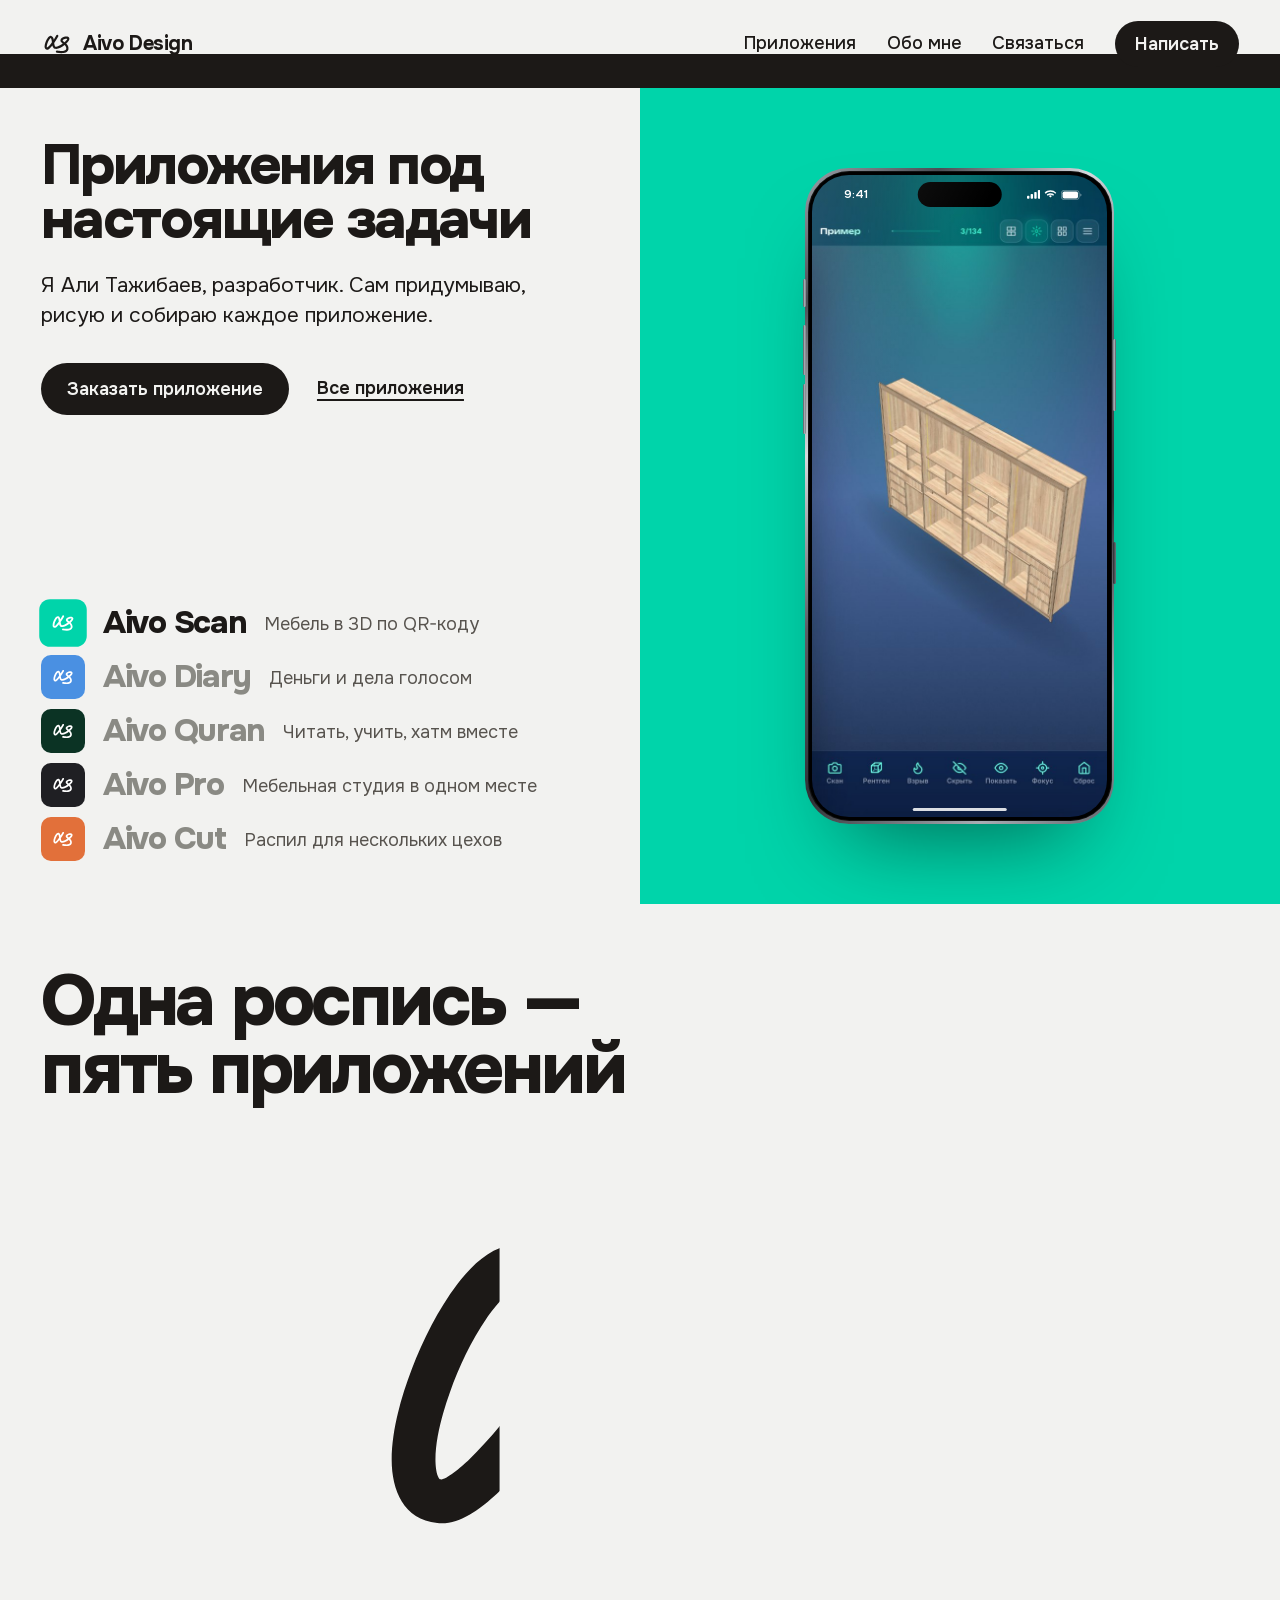
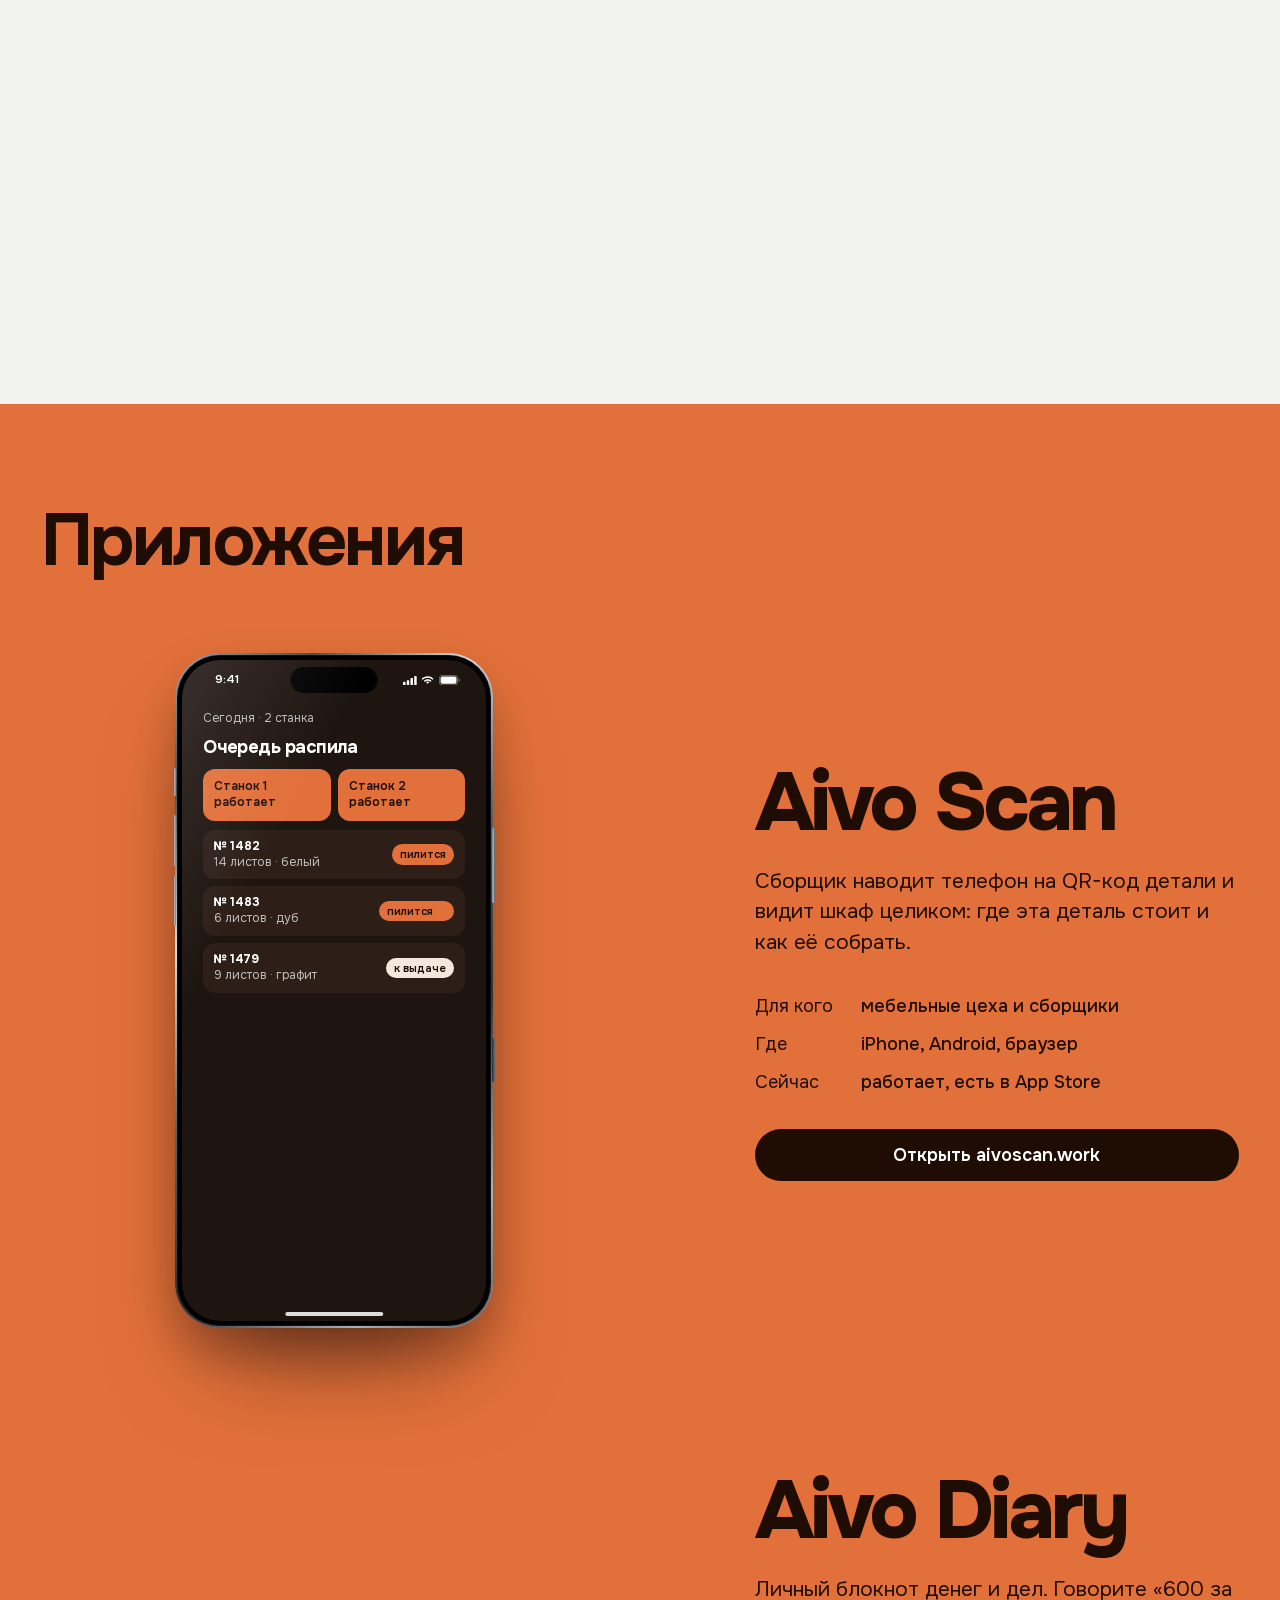
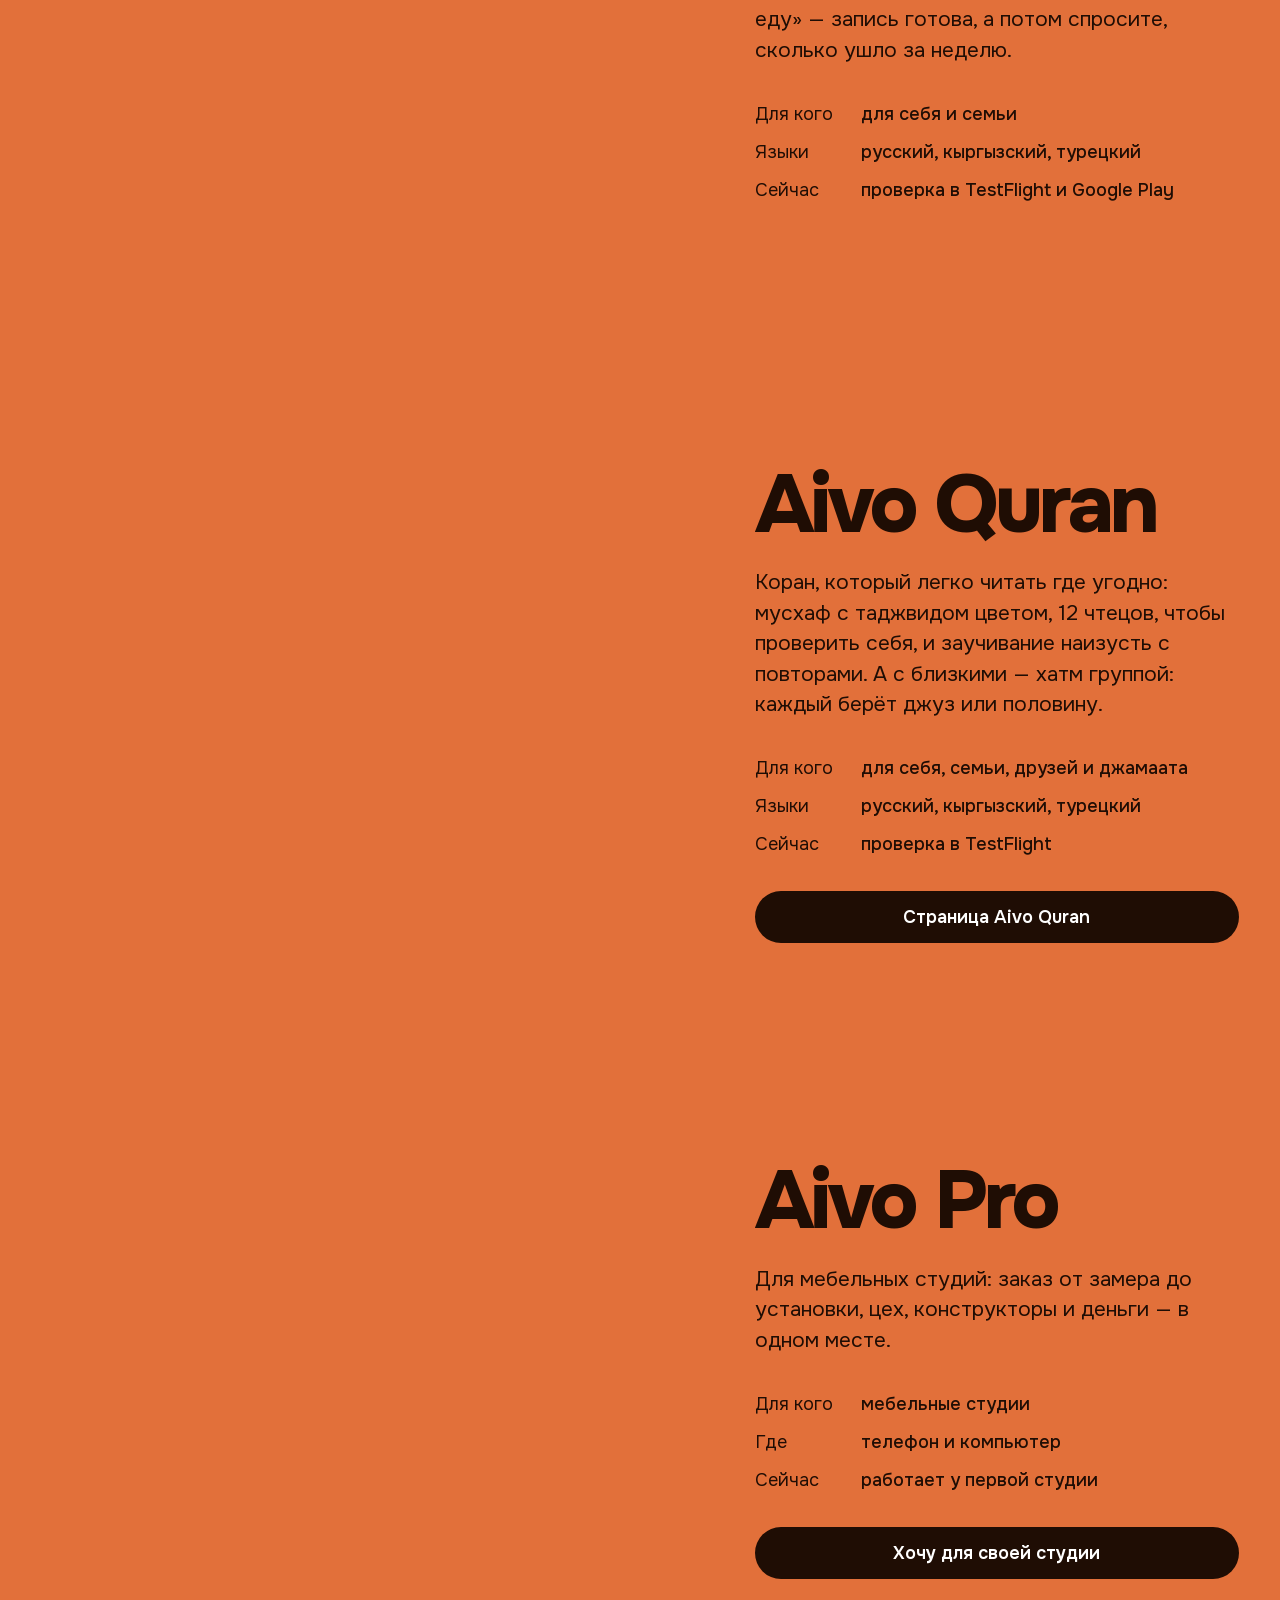
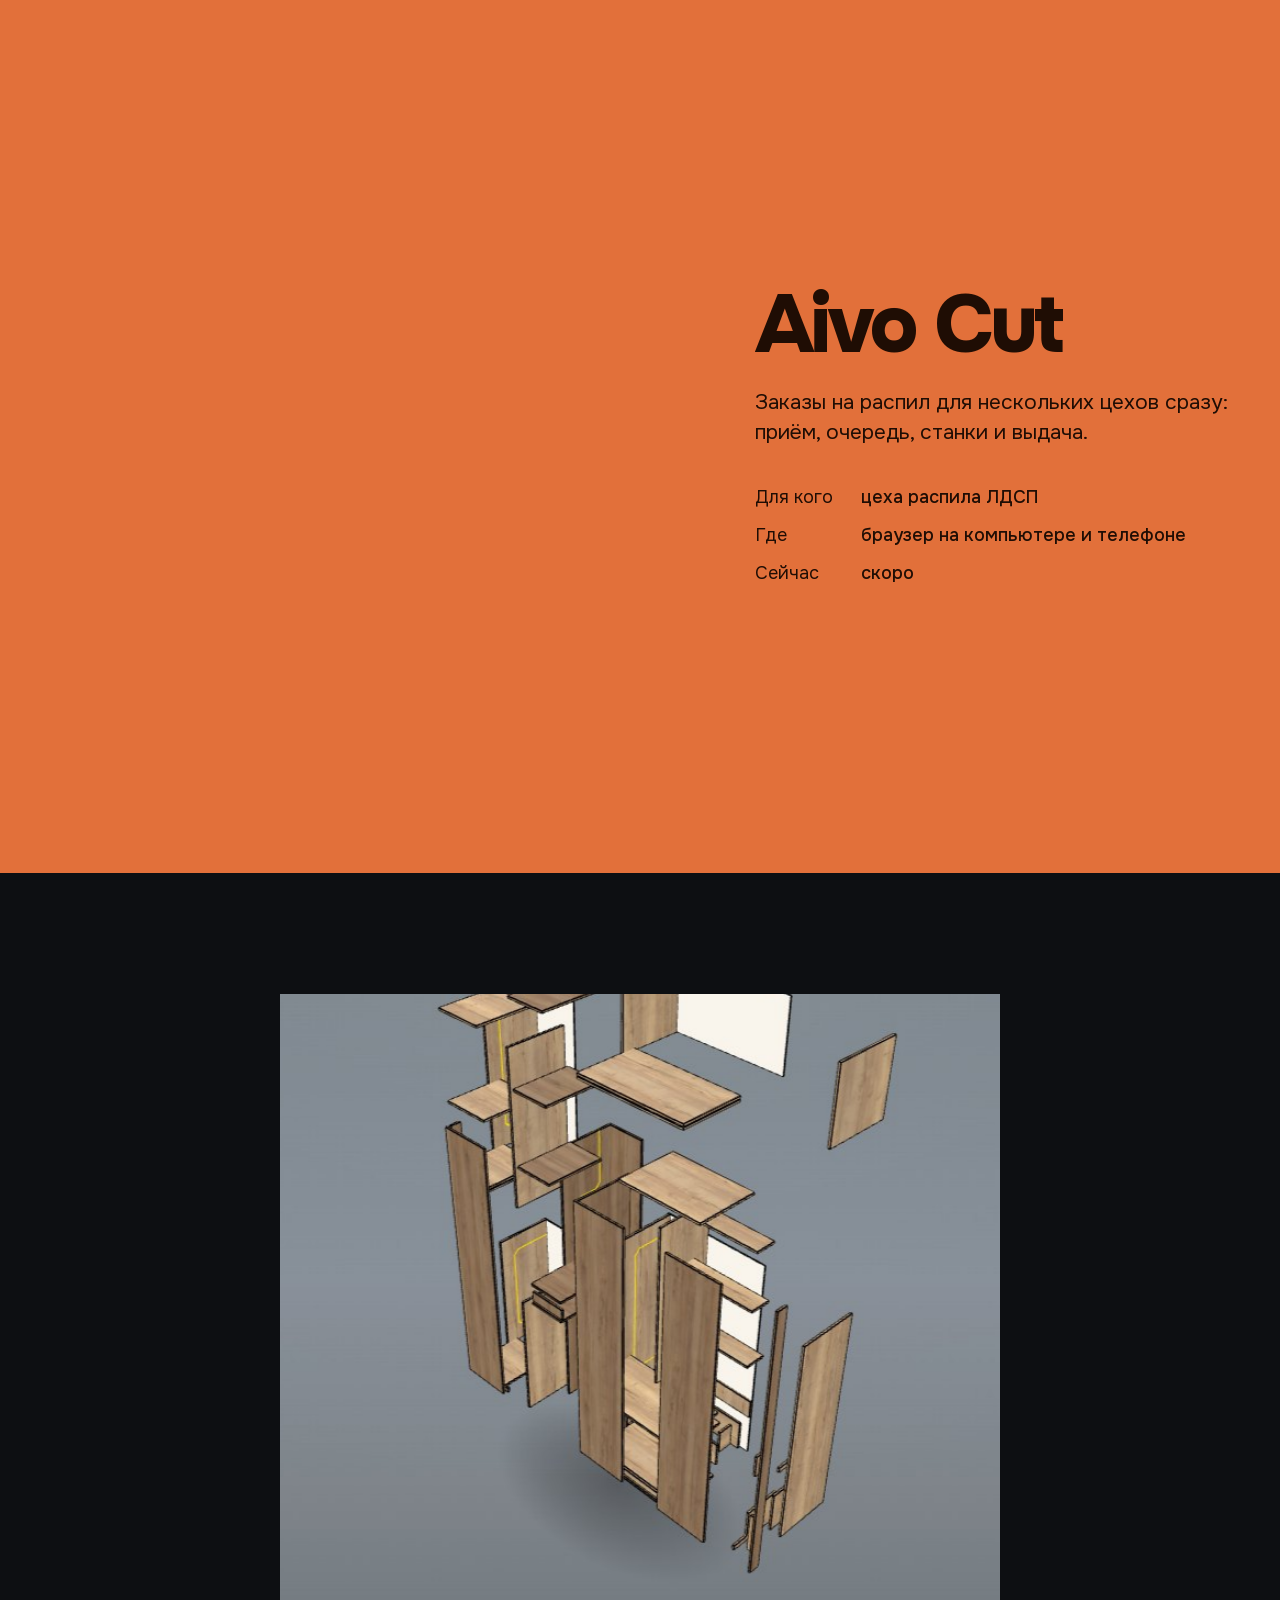
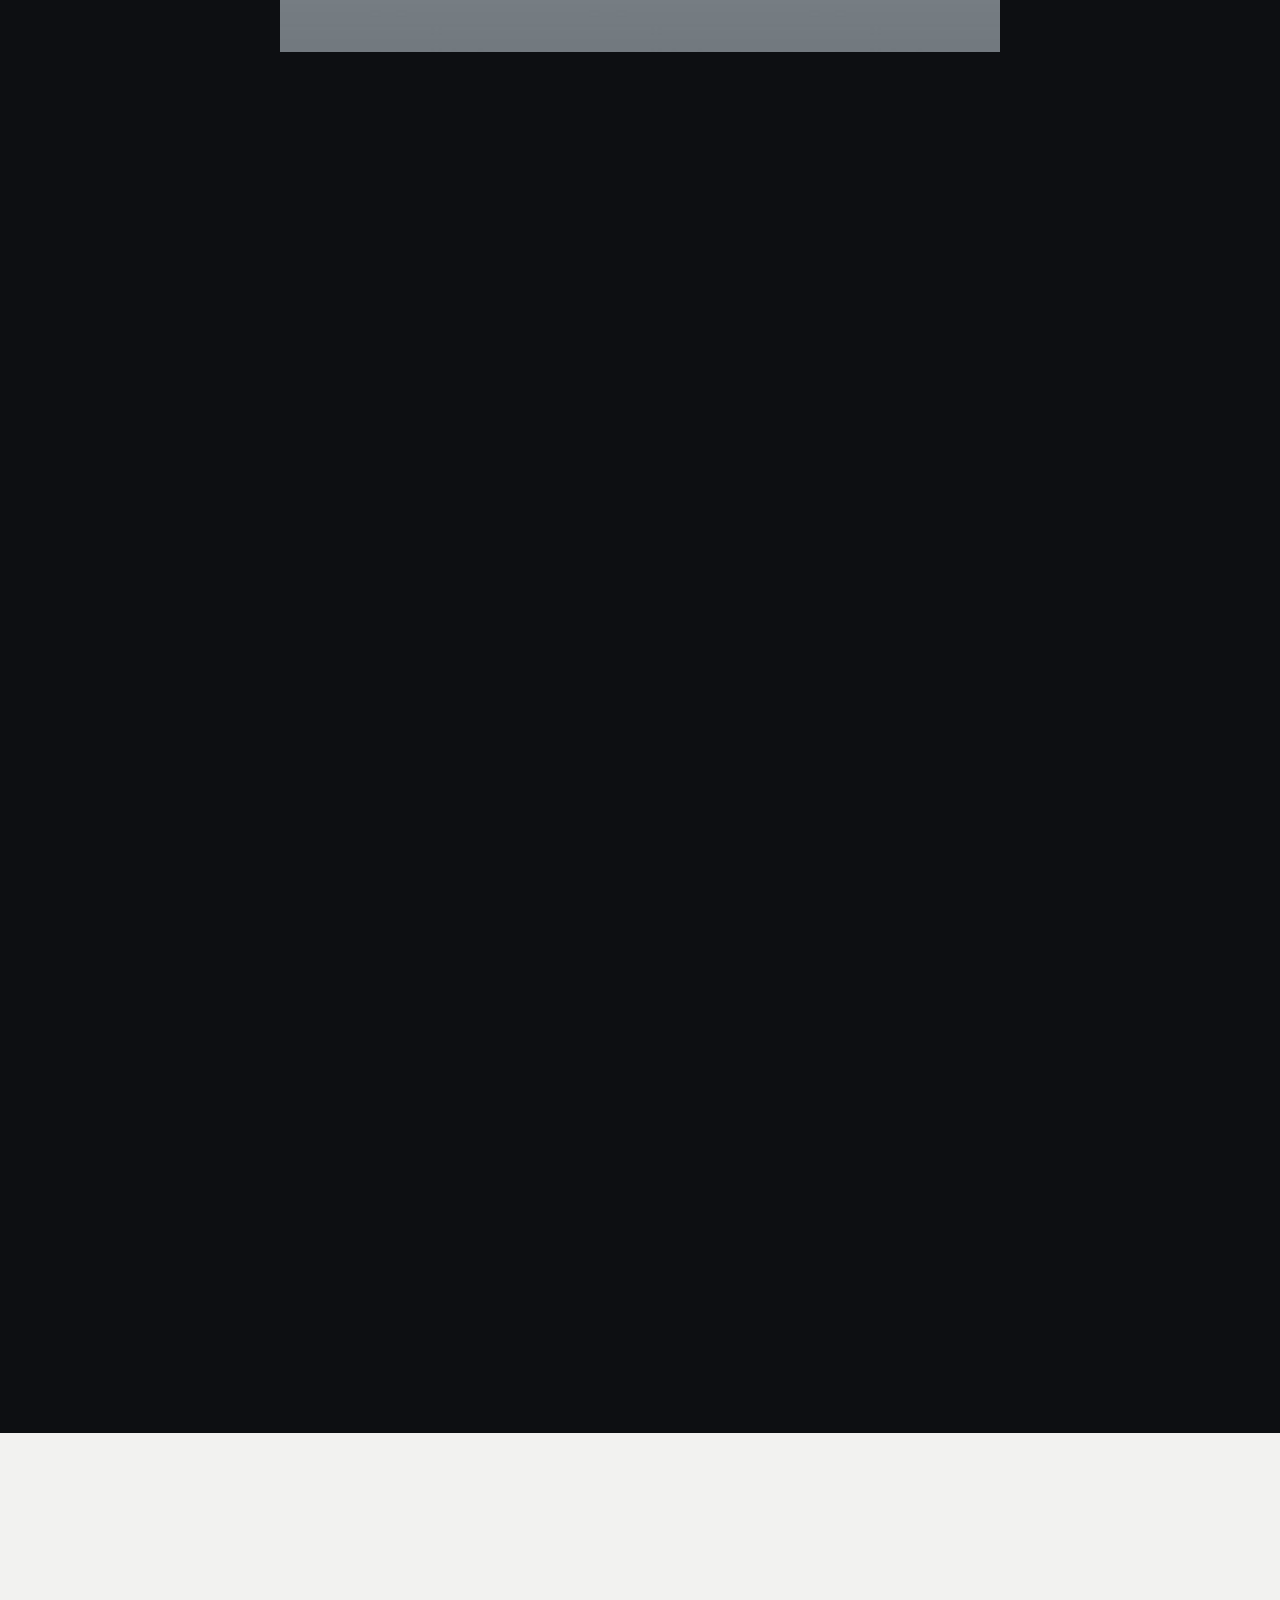
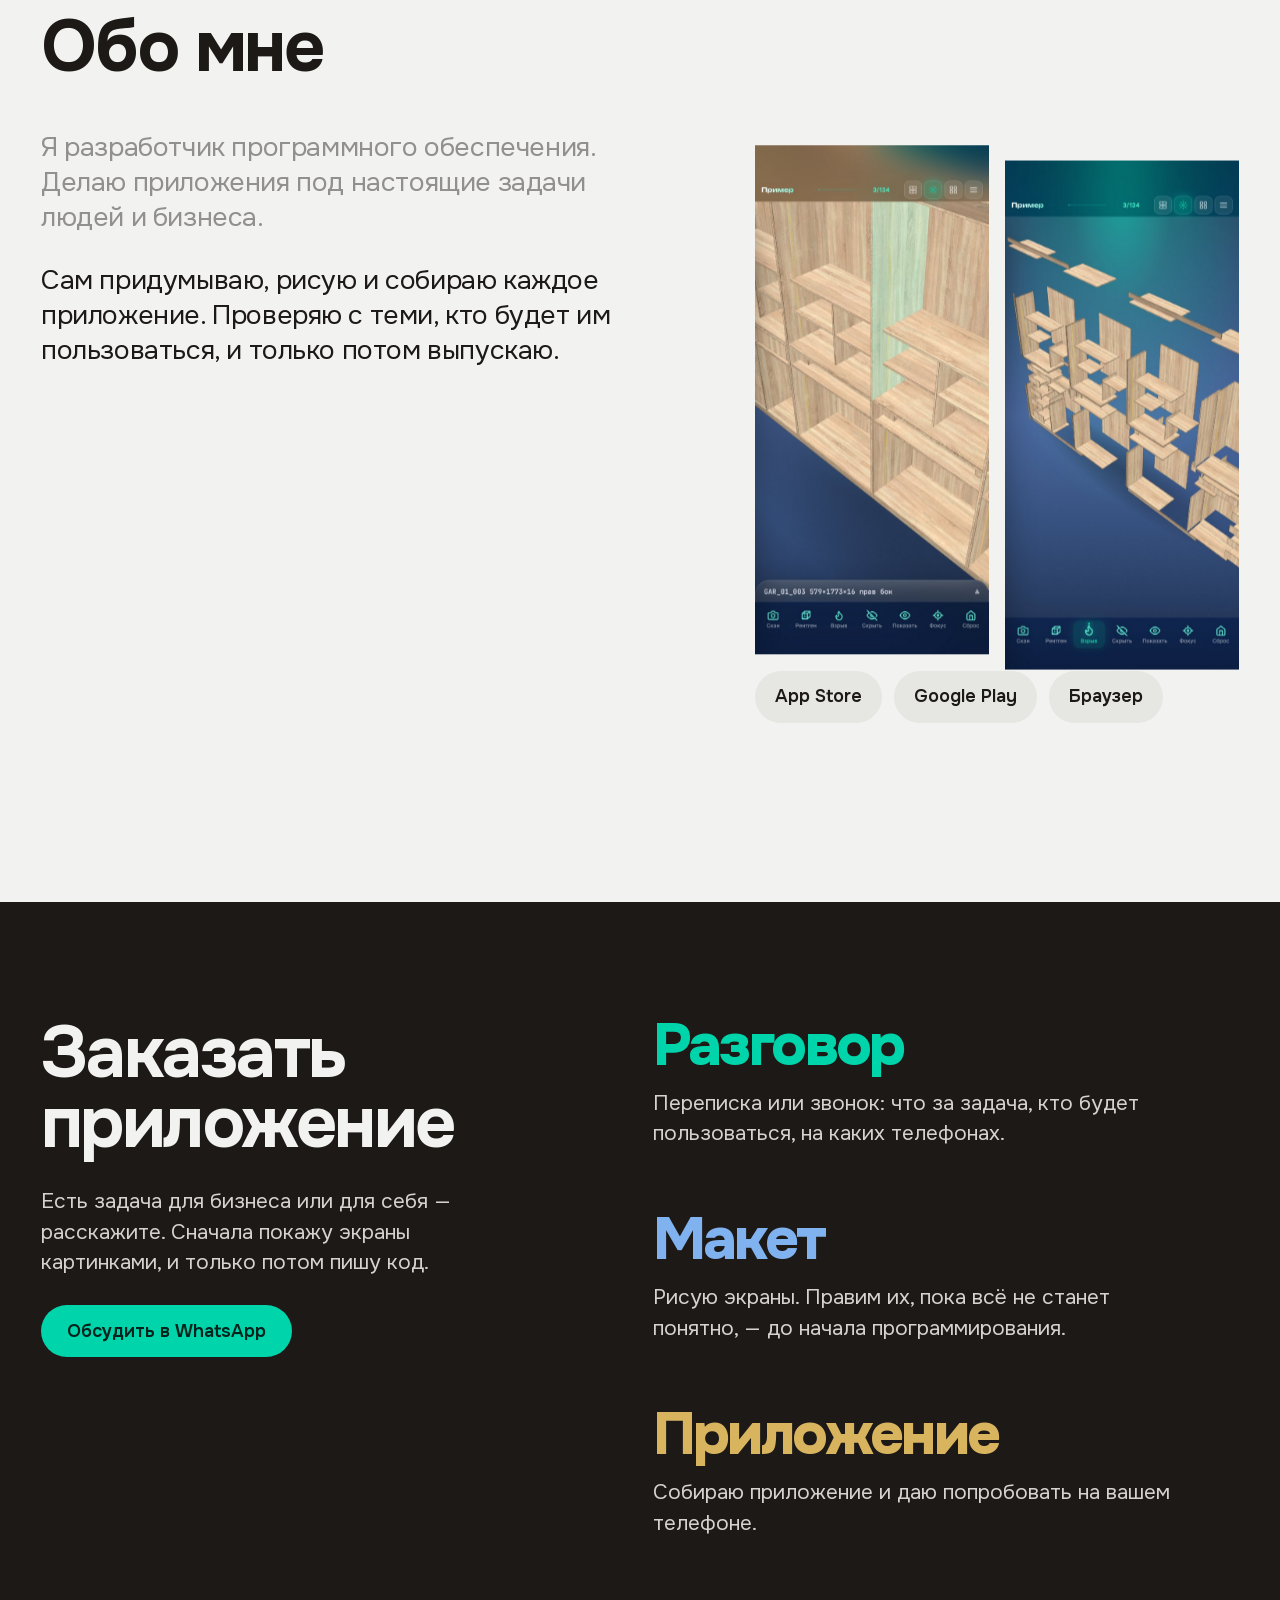
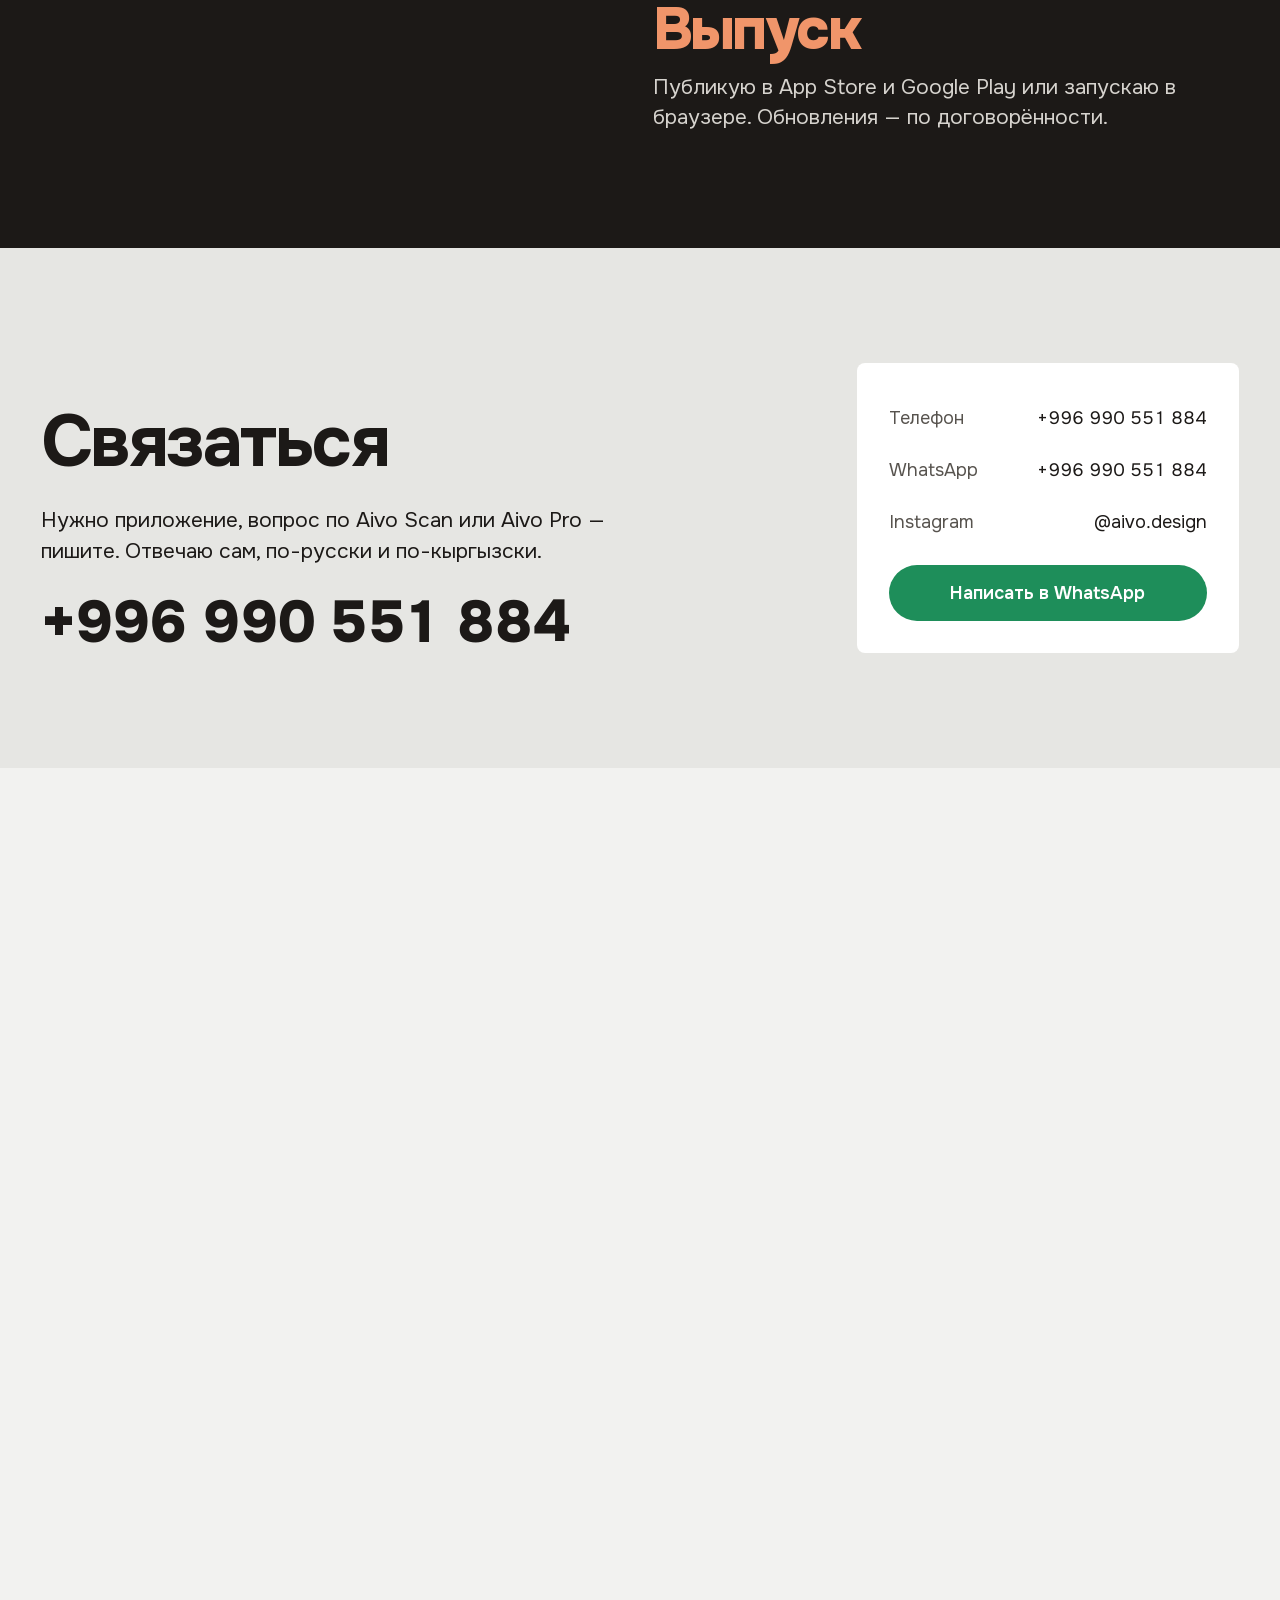
==== commit a7f57591: "Aivo Diary и Aivo Quran: настоящие экраны приложений вместо нарисованных; новый текст Aivo Quran — ч" ====
--- a/index.html
+++ b/index.html
@@ -14,7 +14,7 @@
 <meta property="og:type" content="website"><meta property="og:locale" content="ru_RU"><meta property="og:site_name" content="Aivo Design">
 <meta property="og:image:width" content="1200"><meta property="og:image:height" content="630">
 <meta name="twitter:card" content="summary_large_image">
-<script type="application/ld+json">{"@context":"https://schema.org","@graph":[{"@type":"WebSite","@id":"https://aivodesign.site/#site","url":"https://aivodesign.site/","name":"Aivo Design","inLanguage":"ru","publisher":{"@id":"https://aivodesign.site/#org"}},{"@type":"Person","@id":"https://aivodesign.site/#ali","name":"Али Тажибаев","alternateName":"Ali Tazhibaev","jobTitle":"Разработчик программного обеспечения","url":"https://aivodesign.site/","worksFor":{"@id":"https://aivodesign.site/#org"},"sameAs":["https://instagram.com/aivo.design"]},{"@type":"Organization","@id":"https://aivodesign.site/#org","name":"Aivo Design","url":"https://aivodesign.site/","founder":{"@id":"https://aivodesign.site/#ali"},"logo":"https://aivodesign.site/favicon.svg","sameAs":["https://instagram.com/aivo.design","https://aivoscan.work/"],"contactPoint":{"@type":"ContactPoint","telephone":"+996990551884","contactType":"customer support","availableLanguage":["ru","ky","tr"]}},{"@type":"MobileApplication","@id":"https://aivoscan.work/#app","name":"Aivo Scan","url":"https://aivoscan.work/","description":"Мебель в 3D по QR-коду: шкаф целиком, по деталям и «взрывом».","operatingSystem":"iOS, Android, Web","applicationCategory":"BusinessApplication","installUrl":"https://apps.apple.com/kg/app/aivo-scan/id6831321228","author":{"@id":"https://aivodesign.site/#ali"},"publisher":{"@id":"https://aivodesign.site/#org"}},{"@type":"MobileApplication","name":"Aivo Diary","url":"https://aivodesign.site/","description":"Учёт своих денег голосом: сказал фразу — появилась запись.","operatingSystem":"iOS, Android","applicationCategory":"FinanceApplication","inLanguage":["ru","ky","tr"],"author":{"@id":"https://aivodesign.site/#ali"},"publisher":{"@id":"https://aivodesign.site/#org"}},{"@type":"MobileApplication","@id":"https://aivodesign.site/quran/#app","name":"Aivo Quran","url":"https://aivodesign.site/quran/","description":"Хатм вместе с близкими: группа делит 30 джузов, каждый читает свой.","operatingSystem":"iOS, Android","applicationCategory":"LifestyleApplication","inLanguage":["ru","ky","tr"],"image":"https://aivodesign.site/img/aivo-quran-icon-512.png","author":{"@id":"https://aivodesign.site/#ali"},"publisher":{"@id":"https://aivodesign.site/#org"},"offers":{"@type":"Offer","price":"0","priceCurrency":"USD"}}]}</script>
+<script type="application/ld+json">{"@context":"https://schema.org","@graph":[{"@type":"WebSite","@id":"https://aivodesign.site/#site","url":"https://aivodesign.site/","name":"Aivo Design","inLanguage":"ru","publisher":{"@id":"https://aivodesign.site/#org"}},{"@type":"Person","@id":"https://aivodesign.site/#ali","name":"Али Тажибаев","alternateName":"Ali Tazhibaev","jobTitle":"Разработчик программного обеспечения","url":"https://aivodesign.site/","worksFor":{"@id":"https://aivodesign.site/#org"},"sameAs":["https://instagram.com/aivo.design"]},{"@type":"Organization","@id":"https://aivodesign.site/#org","name":"Aivo Design","url":"https://aivodesign.site/","founder":{"@id":"https://aivodesign.site/#ali"},"logo":"https://aivodesign.site/favicon.svg","sameAs":["https://instagram.com/aivo.design","https://aivoscan.work/"],"contactPoint":{"@type":"ContactPoint","telephone":"+996990551884","contactType":"customer support","availableLanguage":["ru","ky","tr"]}},{"@type":"MobileApplication","@id":"https://aivoscan.work/#app","name":"Aivo Scan","url":"https://aivoscan.work/","description":"Мебель в 3D по QR-коду: шкаф целиком, по деталям и «взрывом».","operatingSystem":"iOS, Android, Web","applicationCategory":"BusinessApplication","installUrl":"https://apps.apple.com/kg/app/aivo-scan/id6831321228","author":{"@id":"https://aivodesign.site/#ali"},"publisher":{"@id":"https://aivodesign.site/#org"}},{"@type":"MobileApplication","name":"Aivo Diary","url":"https://aivodesign.site/","description":"Учёт своих денег голосом: сказал фразу — появилась запись.","operatingSystem":"iOS, Android","applicationCategory":"FinanceApplication","inLanguage":["ru","ky","tr"],"author":{"@id":"https://aivodesign.site/#ali"},"publisher":{"@id":"https://aivodesign.site/#org"}},{"@type":"MobileApplication","@id":"https://aivodesign.site/quran/#app","name":"Aivo Quran","url":"https://aivodesign.site/quran/","description":"Коран, который легко читать где угодно: таджвид цветом, 12 чтецов, заучивание наизусть и хатм группой с близкими.","operatingSystem":"iOS, Android","applicationCategory":"LifestyleApplication","inLanguage":["ru","ky","tr"],"image":"https://aivodesign.site/img/aivo-quran-icon-512.png","author":{"@id":"https://aivodesign.site/#ali"},"publisher":{"@id":"https://aivodesign.site/#org"},"offers":{"@type":"Offer","price":"0","priceCurrency":"USD"}}]}</script>
 <!--/seo-->
 <meta name="theme-color" content="#F2F2F0">
 <link rel="icon" href="favicon.svg" type="image/svg+xml">
@@ -67,6 +67,7 @@
 .pf-screen::after{content:"";position:absolute;inset:0;z-index:4;pointer-events:none;background:linear-gradient(118deg,rgba(255,255,255,.12) 0%,rgba(255,255,255,0) 30%)} /* taste-skill-ignore: рамка iPhone с aivoscan.work */
 .phone-frame .shots{aspect-ratio:440/956;position:relative}
 .phone-frame .shots>img{position:absolute;inset:0;width:100%;height:100%;object-fit:cover}
+.phone-frame .shots.pad{background:var(--pad)}.phone-frame .shots.pad>img{inset:auto;top:5.4%;left:0;width:100%;height:auto}
 .phone-island{position:absolute;z-index:3;top:calc(var(--sw)*.025);left:50%;width:calc(var(--sw)*.286);height:calc(var(--sw)*.084);transform:translateX(-50%);border-radius:99px;background:#000}
 .pf-status{position:absolute;z-index:3;left:0;right:0;top:calc(var(--sw)*.025);height:calc(var(--sw)*.084);display:flex;align-items:center;justify-content:space-between;padding:0 calc(var(--sw)*.085) 0 calc(var(--sw)*.11);color:#fff;font:600 calc(var(--sw)*.039)/1 var(--font);letter-spacing:-.01em}
 .pf-status i{display:flex;align-items:center;gap:calc(var(--sw)*.014)}
@@ -255,28 +256,14 @@
   <ul class="hlist" aria-label="Выбрать приложение">
       <li style="--i:0"><button type="button" data-k="scan" aria-pressed="true" aria-controls="hv-scan"><span class="sq" style="--c:#00D4AA"><svg class="sig" aria-hidden="true"><use href="#s"/></svg></span><b>Aivo Scan</b><span class="d">Мебель в 3D по QR-коду</span></button></li>
       <li style="--i:1"><button type="button" data-k="diary" aria-pressed="false" aria-controls="hv-diary"><span class="sq" style="--c:#4A90E2"><svg class="sig" aria-hidden="true"><use href="#s"/></svg></span><b>Aivo Diary</b><span class="d">Деньги и дела голосом</span></button></li>
-      <li style="--i:2"><button type="button" data-k="quran" aria-pressed="false" aria-controls="hv-quran"><span class="sq" style="--c:#0B3324"><svg class="sig" aria-hidden="true"><use href="#s"/></svg></span><b>Aivo Quran</b><span class="d">Хатм вместе с близкими</span></button></li>
+      <li style="--i:2"><button type="button" data-k="quran" aria-pressed="false" aria-controls="hv-quran"><span class="sq" style="--c:#0B3324"><svg class="sig" aria-hidden="true"><use href="#s"/></svg></span><b>Aivo Quran</b><span class="d">Читать, учить, хатм вместе</span></button></li>
       <li style="--i:3"><button type="button" data-k="pro" aria-pressed="false" aria-controls="hv-pro"><span class="sq" style="--c:#1F1F23"><svg class="sig" aria-hidden="true"><use href="#s"/></svg></span><b>Aivo Pro</b><span class="d">Мебельная студия в одном месте</span></button></li>
       <li style="--i:4"><button type="button" data-k="cut" aria-pressed="false" aria-controls="hv-cut"><span class="sq" style="--c:#E2703A"><svg class="sig" aria-hidden="true"><use href="#s"/></svg></span><b>Aivo Cut</b><span class="d">Распил для нескольких цехов</span></button></li>
   </ul>
   <div class="hfield" aria-live="polite">
     <div class="hv sel" id="hv-scan" data-k="scan" style="--c:#00D4AA"><div class="hph"><div class="phone-frame" data-ui><span class="pf-btn l pf-action"></span><span class="pf-btn l pf-vol1"></span><span class="pf-btn l pf-vol2"></span><span class="pf-btn r pf-side"></span><span class="pf-btn r pf-cam"></span><div class="pf-bezel"><div class="pf-screen"><span class="phone-island"></span><div class="pf-status" aria-hidden="true"><span>9:41</span><i><svg viewBox="0 0 17 11" fill="currentColor"><rect x="0" y="7" width="3" height="4" rx="1"/><rect x="4.5" y="5" width="3" height="6" rx="1"/><rect x="9" y="2.5" width="3" height="8.5" rx="1"/><rect x="13.5" y="0" width="3" height="11" rx="1"/></svg><svg viewBox="0 0 16 11" fill="currentColor"><path d="M8 2.2c2.3 0 4.4.9 6 2.4l1.2-1.3A10.3 10.3 0 0 0 8 .4C5.2.4 2.7 1.5.8 3.3L2 4.6a8.6 8.6 0 0 1 6-2.4zm0 3.6c1.3 0 2.5.5 3.4 1.3l1.2-1.3A6.6 6.6 0 0 0 8 4c-1.8 0-3.4.7-4.6 1.8l1.2 1.3c.9-.8 2.1-1.3 3.4-1.3zM8 9.4l1.9-2a2.8 2.8 0 0 0-3.8 0z"/></svg><svg class="bat" viewBox="0 0 27 13"><rect x=".5" y=".5" width="23" height="12" rx="3.5" fill="none" stroke="currentColor" stroke-opacity=".45"/><rect x="2" y="2" width="20" height="9" rx="2.2" fill="currentColor"/><path d="M25 4.5v4c.8-.3 1.5-1.1 1.5-2s-.7-1.7-1.5-2z" fill="currentColor" fill-opacity=".45"/></svg></i></div><span class="pf-home"></span><div class="shots"><img src="img/scr-model.jpg" width="600" height="1304" alt="Aivo Scan на телефоне: модель шкафа в 3D"></div></div></div></div></div></div>
-    <div class="hv" id="hv-diary" data-k="diary" style="--c:#4A90E2"><div class="hph"><div class="phone-frame lt" data-ui><span class="pf-btn l pf-action"></span><span class="pf-btn l pf-vol1"></span><span class="pf-btn l pf-vol2"></span><span class="pf-btn r pf-side"></span><span class="pf-btn r pf-cam"></span><div class="pf-bezel"><div class="pf-screen"><span class="phone-island"></span><div class="pf-status" aria-hidden="true"><span>9:41</span><i><svg viewBox="0 0 17 11" fill="currentColor"><rect x="0" y="7" width="3" height="4" rx="1"/><rect x="4.5" y="5" width="3" height="6" rx="1"/><rect x="9" y="2.5" width="3" height="8.5" rx="1"/><rect x="13.5" y="0" width="3" height="11" rx="1"/></svg><svg viewBox="0 0 16 11" fill="currentColor"><path d="M8 2.2c2.3 0 4.4.9 6 2.4l1.2-1.3A10.3 10.3 0 0 0 8 .4C5.2.4 2.7 1.5.8 3.3L2 4.6a8.6 8.6 0 0 1 6-2.4zm0 3.6c1.3 0 2.5.5 3.4 1.3l1.2-1.3A6.6 6.6 0 0 0 8 4c-1.8 0-3.4.7-4.6 1.8l1.2 1.3c.9-.8 2.1-1.3 3.4-1.3zM8 9.4l1.9-2a2.8 2.8 0 0 0-3.8 0z"/></svg><svg class="bat" viewBox="0 0 27 13"><rect x=".5" y=".5" width="23" height="12" rx="3.5" fill="none" stroke="currentColor" stroke-opacity=".45"/><rect x="2" y="2" width="20" height="9" rx="2.2" fill="currentColor"/><path d="M25 4.5v4c.8-.3 1.5-1.1 1.5-2s-.7-1.7-1.5-2z" fill="currentColor" fill-opacity=".45"/></svg></i></div><span class="pf-home"></span><div class="shots"><span class="ui ui-diary" data-ui>
-          <span class="m">Пятница, 21 ноября</span>
-          <span class="sum"><span class="sw2"><span class="a">48 850 сом</span><span class="b">48 250 сом</span></span></span>
-          <span class="today"><span class="sw2"><span class="a">Сегодня потрачено 1 250 сом</span><span class="b">Сегодня потрачено 1 850 сом</span></span></span>
-          <span class="say pop" style="--d:.5s">Хей, Aivo, добавь 600 за еду</span>
-          <ul><li class="pop" style="--d:1.3s"><b>Еда</b><span>−600</span></li><li><b>Такси</b><span>−250</span></li><li><b>Продукты</b><span>−1 000</span></li><li><b>Аванс</b><span class="plus">+15 000</span></li></ul>
-          <span class="mic"><i></i></span>
-        </span></div></div></div></div></div></div>
-    <div class="hv" id="hv-quran" data-k="quran" style="--c:#0B3324"><div class="hph"><div class="phone-frame" data-ui><span class="pf-btn l pf-action"></span><span class="pf-btn l pf-vol1"></span><span class="pf-btn l pf-vol2"></span><span class="pf-btn r pf-side"></span><span class="pf-btn r pf-cam"></span><div class="pf-bezel"><div class="pf-screen"><span class="phone-island"></span><div class="pf-status" aria-hidden="true"><span>9:41</span><i><svg viewBox="0 0 17 11" fill="currentColor"><rect x="0" y="7" width="3" height="4" rx="1"/><rect x="4.5" y="5" width="3" height="6" rx="1"/><rect x="9" y="2.5" width="3" height="8.5" rx="1"/><rect x="13.5" y="0" width="3" height="11" rx="1"/></svg><svg viewBox="0 0 16 11" fill="currentColor"><path d="M8 2.2c2.3 0 4.4.9 6 2.4l1.2-1.3A10.3 10.3 0 0 0 8 .4C5.2.4 2.7 1.5.8 3.3L2 4.6a8.6 8.6 0 0 1 6-2.4zm0 3.6c1.3 0 2.5.5 3.4 1.3l1.2-1.3A6.6 6.6 0 0 0 8 4c-1.8 0-3.4.7-4.6 1.8l1.2 1.3c.9-.8 2.1-1.3 3.4-1.3zM8 9.4l1.9-2a2.8 2.8 0 0 0-3.8 0z"/></svg><svg class="bat" viewBox="0 0 27 13"><rect x=".5" y=".5" width="23" height="12" rx="3.5" fill="none" stroke="currentColor" stroke-opacity=".45"/><rect x="2" y="2" width="20" height="9" rx="2.2" fill="currentColor"/><path d="M25 4.5v4c.8-.3 1.5-1.1 1.5-2s-.7-1.7-1.5-2z" fill="currentColor" fill-opacity=".45"/></svg></i></div><span class="pf-home"></span><div class="shots"><span class="ui ui-quran" data-ui>
-          <span class="m">Хатм семьи · 8 человек</span>
-          <img class="ic" src="img/quran-icon.jpg" width="600" height="600" alt="">
-          <span class="t"><span class="sw2" style="--d:1.5s"><span class="a">Прочитано 17 из 30</span><span class="b">Прочитано 18 из 30</span></span></span>
-          <span class="grid"><i class="d">1</i><i class="d">2</i><i class="d">3</i><i class="d">4</i><i class="d">5</i><i class="d">6</i><i class="d">7</i><i class="d">8</i><i class="d">9</i><i class="d">10</i><i class="d">11</i><i class="d">12</i><i class="d">13</i><i class="d">14</i><i class="d">15</i><i class="d">16</i><i class="d">17</i><i class="me">18</i><i class="">19</i><i class="">20</i><i class="">21</i><i class="">22</i><i class="">23</i><i class="">24</i><i class="">25</i><i class="">26</i><i class="">27</i><i class="">28</i><i class="">29</i><i class="">30</i></span>
-          <span class="m"><span class="sw2" style="--d:1.5s"><span class="a">Ваш джуз — 18. Осталось 13.</span><span class="b">Джуз 18 засчитан. Осталось 12.</span></span></span>
-          <span class="bt">Закончил джуз</span>
-        </span></div></div></div></div></div></div>
+    <div class="hv" id="hv-diary" data-k="diary" style="--c:#4A90E2"><div class="hph"><div class="phone-frame" data-ui><span class="pf-btn l pf-action"></span><span class="pf-btn l pf-vol1"></span><span class="pf-btn l pf-vol2"></span><span class="pf-btn r pf-side"></span><span class="pf-btn r pf-cam"></span><div class="pf-bezel"><div class="pf-screen"><span class="phone-island"></span><div class="pf-status" aria-hidden="true"><span>9:41</span><i><svg viewBox="0 0 17 11" fill="currentColor"><rect x="0" y="7" width="3" height="4" rx="1"/><rect x="4.5" y="5" width="3" height="6" rx="1"/><rect x="9" y="2.5" width="3" height="8.5" rx="1"/><rect x="13.5" y="0" width="3" height="11" rx="1"/></svg><svg viewBox="0 0 16 11" fill="currentColor"><path d="M8 2.2c2.3 0 4.4.9 6 2.4l1.2-1.3A10.3 10.3 0 0 0 8 .4C5.2.4 2.7 1.5.8 3.3L2 4.6a8.6 8.6 0 0 1 6-2.4zm0 3.6c1.3 0 2.5.5 3.4 1.3l1.2-1.3A6.6 6.6 0 0 0 8 4c-1.8 0-3.4.7-4.6 1.8l1.2 1.3c.9-.8 2.1-1.3 3.4-1.3zM8 9.4l1.9-2a2.8 2.8 0 0 0-3.8 0z"/></svg><svg class="bat" viewBox="0 0 27 13"><rect x=".5" y=".5" width="23" height="12" rx="3.5" fill="none" stroke="currentColor" stroke-opacity=".45"/><rect x="2" y="2" width="20" height="9" rx="2.2" fill="currentColor"/><path d="M25 4.5v4c.8-.3 1.5-1.1 1.5-2s-.7-1.7-1.5-2z" fill="currentColor" fill-opacity=".45"/></svg></i></div><span class="pf-home"></span><div class="shots"><img src="img/d-money.jpg" width="600" height="1305" alt="Aivo Diary: экран «Деньги» — неделя, сегодня потрачено, кнопка «Сказать»"></div></div></div></div></div></div>
+    <div class="hv" id="hv-quran" data-k="quran" style="--c:#0B3324"><div class="hph"><div class="phone-frame" data-ui><span class="pf-btn l pf-action"></span><span class="pf-btn l pf-vol1"></span><span class="pf-btn l pf-vol2"></span><span class="pf-btn r pf-side"></span><span class="pf-btn r pf-cam"></span><div class="pf-bezel"><div class="pf-screen"><span class="phone-island"></span><div class="pf-status" aria-hidden="true"><span>9:41</span><i><svg viewBox="0 0 17 11" fill="currentColor"><rect x="0" y="7" width="3" height="4" rx="1"/><rect x="4.5" y="5" width="3" height="6" rx="1"/><rect x="9" y="2.5" width="3" height="8.5" rx="1"/><rect x="13.5" y="0" width="3" height="11" rx="1"/></svg><svg viewBox="0 0 16 11" fill="currentColor"><path d="M8 2.2c2.3 0 4.4.9 6 2.4l1.2-1.3A10.3 10.3 0 0 0 8 .4C5.2.4 2.7 1.5.8 3.3L2 4.6a8.6 8.6 0 0 1 6-2.4zm0 3.6c1.3 0 2.5.5 3.4 1.3l1.2-1.3A6.6 6.6 0 0 0 8 4c-1.8 0-3.4.7-4.6 1.8l1.2 1.3c.9-.8 2.1-1.3 3.4-1.3zM8 9.4l1.9-2a2.8 2.8 0 0 0-3.8 0z"/></svg><svg class="bat" viewBox="0 0 27 13"><rect x=".5" y=".5" width="23" height="12" rx="3.5" fill="none" stroke="currentColor" stroke-opacity=".45"/><rect x="2" y="2" width="20" height="9" rx="2.2" fill="currentColor"/><path d="M25 4.5v4c.8-.3 1.5-1.1 1.5-2s-.7-1.7-1.5-2z" fill="currentColor" fill-opacity=".45"/></svg></i></div><span class="pf-home"></span><div class="shots pad" style="--pad:#071510"><img src="img/q-home.jpg" width="600" height="1298" alt="Aivo Quran: главная — ваш джуз со сроком, аяты перед сном, намаз и тасбих"></div></div></div></div></div></div>
     <div class="hv" id="hv-pro" data-k="pro" style="--c:#1F1F23"><div class="hph"><div class="phone-frame lt" data-ui><span class="pf-btn l pf-action"></span><span class="pf-btn l pf-vol1"></span><span class="pf-btn l pf-vol2"></span><span class="pf-btn r pf-side"></span><span class="pf-btn r pf-cam"></span><div class="pf-bezel"><div class="pf-screen"><span class="phone-island"></span><div class="pf-status" aria-hidden="true"><span>9:41</span><i><svg viewBox="0 0 17 11" fill="currentColor"><rect x="0" y="7" width="3" height="4" rx="1"/><rect x="4.5" y="5" width="3" height="6" rx="1"/><rect x="9" y="2.5" width="3" height="8.5" rx="1"/><rect x="13.5" y="0" width="3" height="11" rx="1"/></svg><svg viewBox="0 0 16 11" fill="currentColor"><path d="M8 2.2c2.3 0 4.4.9 6 2.4l1.2-1.3A10.3 10.3 0 0 0 8 .4C5.2.4 2.7 1.5.8 3.3L2 4.6a8.6 8.6 0 0 1 6-2.4zm0 3.6c1.3 0 2.5.5 3.4 1.3l1.2-1.3A6.6 6.6 0 0 0 8 4c-1.8 0-3.4.7-4.6 1.8l1.2 1.3c.9-.8 2.1-1.3 3.4-1.3zM8 9.4l1.9-2a2.8 2.8 0 0 0-3.8 0z"/></svg><svg class="bat" viewBox="0 0 27 13"><rect x=".5" y=".5" width="23" height="12" rx="3.5" fill="none" stroke="currentColor" stroke-opacity=".45"/><rect x="2" y="2" width="20" height="9" rx="2.2" fill="currentColor"/><path d="M25 4.5v4c.8-.3 1.5-1.1 1.5-2s-.7-1.7-1.5-2z" fill="currentColor" fill-opacity=".45"/></svg></i></div><span class="pf-home"></span><div class="shots"><span class="ui ui-pro" data-ui>
           <span class="m">Студия · 6 заказов в работе</span>
           <span class="t">Заказы</span>
@@ -305,7 +292,7 @@
   <div class="scene-stage">
     <h2 id="sig-h" class="sig-h">Одна роспись —<br>пять приложений</h2>
     <div class="sig-big" aria-hidden="true"><svg class="sig"><use href="#s"/></svg></div>
-    <ul class="sig-row"><li><a href="#app-scan"><span class="tl" style="--c:#00D4AA;"><svg class="sig" aria-hidden="true"><use href="#s"/></svg></span><b>Aivo Scan<span class="d">Мебель в 3D по QR-коду</span></b></a></li><li><a href="#app-diary"><span class="tl" style="--c:#4A90E2;"><svg class="sig" aria-hidden="true"><use href="#s"/></svg></span><b>Aivo Diary<span class="d">Деньги и дела голосом</span></b></a></li><li><a href="#app-quran"><span class="tl" style="--c:#0B3324;--f:#D9B45F;"><svg class="sig" aria-hidden="true"><use href="#s"/></svg></span><b>Aivo Quran<span class="d">Хатм с близкими</span></b></a></li><li><a href="#app-pro"><span class="tl" style="--c:#1F1F23;"><svg class="sig" aria-hidden="true"><use href="#s"/></svg></span><b>Aivo Pro<span class="d">Мебельная студия</span></b></a></li><li><a href="#app-cut"><span class="tl" style="--c:#E2703A;"><svg class="sig" aria-hidden="true"><use href="#s"/></svg></span><b>Aivo Cut<span class="d">Распил для цехов</span></b></a></li></ul>
+    <ul class="sig-row"><li><a href="#app-scan"><span class="tl" style="--c:#00D4AA;"><svg class="sig" aria-hidden="true"><use href="#s"/></svg></span><b>Aivo Scan<span class="d">Мебель в 3D по QR-коду</span></b></a></li><li><a href="#app-diary"><span class="tl" style="--c:#4A90E2;"><svg class="sig" aria-hidden="true"><use href="#s"/></svg></span><b>Aivo Diary<span class="d">Деньги и дела голосом</span></b></a></li><li><a href="#app-quran"><span class="tl" style="--c:#0B3324;--f:#D9B45F;"><svg class="sig" aria-hidden="true"><use href="#s"/></svg></span><b>Aivo Quran<span class="d">Читать и учить вместе</span></b></a></li><li><a href="#app-pro"><span class="tl" style="--c:#1F1F23;"><svg class="sig" aria-hidden="true"><use href="#s"/></svg></span><b>Aivo Pro<span class="d">Мебельная студия</span></b></a></li><li><a href="#app-cut"><span class="tl" style="--c:#E2703A;"><svg class="sig" aria-hidden="true"><use href="#s"/></svg></span><b>Aivo Cut<span class="d">Распил для цехов</span></b></a></li></ul>
   </div>
 </section>
 <section class="apps" id="apps" aria-labelledby="apps-h">
@@ -323,31 +310,17 @@
       </article>
 
       <article class="step" id="app-diary" data-ab="#4A90E2" data-ai="#08172E" data-bb="#08172E" data-bi="#FFFFFF">
-        <figure class="fig" style="--c:#4A90E2"><div class="phone-frame lt" data-ui><span class="pf-btn l pf-action"></span><span class="pf-btn l pf-vol1"></span><span class="pf-btn l pf-vol2"></span><span class="pf-btn r pf-side"></span><span class="pf-btn r pf-cam"></span><div class="pf-bezel"><div class="pf-screen"><span class="phone-island"></span><div class="pf-status" aria-hidden="true"><span>9:41</span><i><svg viewBox="0 0 17 11" fill="currentColor"><rect x="0" y="7" width="3" height="4" rx="1"/><rect x="4.5" y="5" width="3" height="6" rx="1"/><rect x="9" y="2.5" width="3" height="8.5" rx="1"/><rect x="13.5" y="0" width="3" height="11" rx="1"/></svg><svg viewBox="0 0 16 11" fill="currentColor"><path d="M8 2.2c2.3 0 4.4.9 6 2.4l1.2-1.3A10.3 10.3 0 0 0 8 .4C5.2.4 2.7 1.5.8 3.3L2 4.6a8.6 8.6 0 0 1 6-2.4zm0 3.6c1.3 0 2.5.5 3.4 1.3l1.2-1.3A6.6 6.6 0 0 0 8 4c-1.8 0-3.4.7-4.6 1.8l1.2 1.3c.9-.8 2.1-1.3 3.4-1.3zM8 9.4l1.9-2a2.8 2.8 0 0 0-3.8 0z"/></svg><svg class="bat" viewBox="0 0 27 13"><rect x=".5" y=".5" width="23" height="12" rx="3.5" fill="none" stroke="currentColor" stroke-opacity=".45"/><rect x="2" y="2" width="20" height="9" rx="2.2" fill="currentColor"/><path d="M25 4.5v4c.8-.3 1.5-1.1 1.5-2s-.7-1.7-1.5-2z" fill="currentColor" fill-opacity=".45"/></svg></i></div><span class="pf-home"></span><div class="shots"><span class="ui ui-diary" data-ui>
-          <span class="m">Пятница, 21 ноября</span>
-          <span class="sum"><span class="sw2"><span class="a">48 850 сом</span><span class="b">48 250 сом</span></span></span>
-          <span class="today"><span class="sw2"><span class="a">Сегодня потрачено 1 250 сом</span><span class="b">Сегодня потрачено 1 850 сом</span></span></span>
-          <span class="say pop" style="--d:.5s">Хей, Aivo, добавь 600 за еду</span>
-          <ul><li class="pop" style="--d:1.3s"><b>Еда</b><span>−600</span></li><li><b>Такси</b><span>−250</span></li><li><b>Продукты</b><span>−1 000</span></li><li><b>Аванс</b><span class="plus">+15 000</span></li></ul>
-          <span class="mic"><i></i></span>
-        </span></div></div></div></div></figure>
+        <figure class="fig" style="--c:#4A90E2"><div class="phone-frame" data-ui><span class="pf-btn l pf-action"></span><span class="pf-btn l pf-vol1"></span><span class="pf-btn l pf-vol2"></span><span class="pf-btn r pf-side"></span><span class="pf-btn r pf-cam"></span><div class="pf-bezel"><div class="pf-screen"><span class="phone-island"></span><div class="pf-status" aria-hidden="true"><span>9:41</span><i><svg viewBox="0 0 17 11" fill="currentColor"><rect x="0" y="7" width="3" height="4" rx="1"/><rect x="4.5" y="5" width="3" height="6" rx="1"/><rect x="9" y="2.5" width="3" height="8.5" rx="1"/><rect x="13.5" y="0" width="3" height="11" rx="1"/></svg><svg viewBox="0 0 16 11" fill="currentColor"><path d="M8 2.2c2.3 0 4.4.9 6 2.4l1.2-1.3A10.3 10.3 0 0 0 8 .4C5.2.4 2.7 1.5.8 3.3L2 4.6a8.6 8.6 0 0 1 6-2.4zm0 3.6c1.3 0 2.5.5 3.4 1.3l1.2-1.3A6.6 6.6 0 0 0 8 4c-1.8 0-3.4.7-4.6 1.8l1.2 1.3c.9-.8 2.1-1.3 3.4-1.3zM8 9.4l1.9-2a2.8 2.8 0 0 0-3.8 0z"/></svg><svg class="bat" viewBox="0 0 27 13"><rect x=".5" y=".5" width="23" height="12" rx="3.5" fill="none" stroke="currentColor" stroke-opacity=".45"/><rect x="2" y="2" width="20" height="9" rx="2.2" fill="currentColor"/><path d="M25 4.5v4c.8-.3 1.5-1.1 1.5-2s-.7-1.7-1.5-2z" fill="currentColor" fill-opacity=".45"/></svg></i></div><span class="pf-home"></span><div class="shots"><img src="img/d-home.jpg" width="600" height="1305" alt="Aivo Diary: главная — «У меня сейчас», дела и последняя запись" loading="lazy"></div></div></div></div></figure>
         <h3 class="rise">Aivo Diary</h3>
         <p class="what rise" style="--i:1">Личный блокнот денег и дел. Говорите «600 за еду» — запись готова, а потом спросите, сколько ушло за неделю.</p>
         <dl class="facts rise" style="--i:2"><dt>Для кого</dt><dd>для себя и семьи</dd><dt>Языки</dt><dd>русский, кыргызский, турецкий</dd><dt>Сейчас</dt><dd>проверка в TestFlight и Google Play</dd></dl>
       </article>
 
       <article class="step" id="app-quran" data-ab="#0B3324" data-ai="#EBDDB0" data-bb="#D9B45F" data-bi="#0B3324">
-        <figure class="fig" style="--c:#0B3324"><div class="phone-frame" data-ui><span class="pf-btn l pf-action"></span><span class="pf-btn l pf-vol1"></span><span class="pf-btn l pf-vol2"></span><span class="pf-btn r pf-side"></span><span class="pf-btn r pf-cam"></span><div class="pf-bezel"><div class="pf-screen"><span class="phone-island"></span><div class="pf-status" aria-hidden="true"><span>9:41</span><i><svg viewBox="0 0 17 11" fill="currentColor"><rect x="0" y="7" width="3" height="4" rx="1"/><rect x="4.5" y="5" width="3" height="6" rx="1"/><rect x="9" y="2.5" width="3" height="8.5" rx="1"/><rect x="13.5" y="0" width="3" height="11" rx="1"/></svg><svg viewBox="0 0 16 11" fill="currentColor"><path d="M8 2.2c2.3 0 4.4.9 6 2.4l1.2-1.3A10.3 10.3 0 0 0 8 .4C5.2.4 2.7 1.5.8 3.3L2 4.6a8.6 8.6 0 0 1 6-2.4zm0 3.6c1.3 0 2.5.5 3.4 1.3l1.2-1.3A6.6 6.6 0 0 0 8 4c-1.8 0-3.4.7-4.6 1.8l1.2 1.3c.9-.8 2.1-1.3 3.4-1.3zM8 9.4l1.9-2a2.8 2.8 0 0 0-3.8 0z"/></svg><svg class="bat" viewBox="0 0 27 13"><rect x=".5" y=".5" width="23" height="12" rx="3.5" fill="none" stroke="currentColor" stroke-opacity=".45"/><rect x="2" y="2" width="20" height="9" rx="2.2" fill="currentColor"/><path d="M25 4.5v4c.8-.3 1.5-1.1 1.5-2s-.7-1.7-1.5-2z" fill="currentColor" fill-opacity=".45"/></svg></i></div><span class="pf-home"></span><div class="shots"><span class="ui ui-quran" data-ui>
-          <span class="m">Хатм семьи · 8 человек</span>
-          <img class="ic" src="img/quran-icon.jpg" width="600" height="600" alt="" loading="lazy">
-          <span class="t"><span class="sw2" style="--d:1.5s"><span class="a">Прочитано 17 из 30</span><span class="b">Прочитано 18 из 30</span></span></span>
-          <span class="grid"><i class="d">1</i><i class="d">2</i><i class="d">3</i><i class="d">4</i><i class="d">5</i><i class="d">6</i><i class="d">7</i><i class="d">8</i><i class="d">9</i><i class="d">10</i><i class="d">11</i><i class="d">12</i><i class="d">13</i><i class="d">14</i><i class="d">15</i><i class="d">16</i><i class="d">17</i><i class="me">18</i><i class="">19</i><i class="">20</i><i class="">21</i><i class="">22</i><i class="">23</i><i class="">24</i><i class="">25</i><i class="">26</i><i class="">27</i><i class="">28</i><i class="">29</i><i class="">30</i></span>
-          <span class="m"><span class="sw2" style="--d:1.5s"><span class="a">Ваш джуз — 18. Осталось 13.</span><span class="b">Джуз 18 засчитан. Осталось 12.</span></span></span>
-          <span class="bt">Закончил джуз</span>
-        </span></div></div></div></div></figure>
+        <figure class="fig" style="--c:#0B3324"><div class="phone-frame lt" data-ui><span class="pf-btn l pf-action"></span><span class="pf-btn l pf-vol1"></span><span class="pf-btn l pf-vol2"></span><span class="pf-btn r pf-side"></span><span class="pf-btn r pf-cam"></span><div class="pf-bezel"><div class="pf-screen"><span class="phone-island"></span><div class="pf-status" aria-hidden="true"><span>9:41</span><i><svg viewBox="0 0 17 11" fill="currentColor"><rect x="0" y="7" width="3" height="4" rx="1"/><rect x="4.5" y="5" width="3" height="6" rx="1"/><rect x="9" y="2.5" width="3" height="8.5" rx="1"/><rect x="13.5" y="0" width="3" height="11" rx="1"/></svg><svg viewBox="0 0 16 11" fill="currentColor"><path d="M8 2.2c2.3 0 4.4.9 6 2.4l1.2-1.3A10.3 10.3 0 0 0 8 .4C5.2.4 2.7 1.5.8 3.3L2 4.6a8.6 8.6 0 0 1 6-2.4zm0 3.6c1.3 0 2.5.5 3.4 1.3l1.2-1.3A6.6 6.6 0 0 0 8 4c-1.8 0-3.4.7-4.6 1.8l1.2 1.3c.9-.8 2.1-1.3 3.4-1.3zM8 9.4l1.9-2a2.8 2.8 0 0 0-3.8 0z"/></svg><svg class="bat" viewBox="0 0 27 13"><rect x=".5" y=".5" width="23" height="12" rx="3.5" fill="none" stroke="currentColor" stroke-opacity=".45"/><rect x="2" y="2" width="20" height="9" rx="2.2" fill="currentColor"/><path d="M25 4.5v4c.8-.3 1.5-1.1 1.5-2s-.7-1.7-1.5-2z" fill="currentColor" fill-opacity=".45"/></svg></i></div><span class="pf-home"></span><div class="shots pad" style="--pad:#F7F2E4"><img src="img/q-group.jpg" width="600" height="1298" alt="Aivo Quran: группа «Семья» — роза хатма, прочитано 18 из 30" loading="lazy"></div></div></div></div></figure>
         <h3 class="rise">Aivo Quran</h3>
-        <p class="what rise" style="--i:1">Хатм вместе с близкими: группа делит 30 джузов, каждый отмечает свой. На иконке роза из 30 лепестков, по лепестку на джуз.</p>
-        <dl class="facts rise" style="--i:2"><dt>Для кого</dt><dd>семья, друзья, джамаат</dd><dt>Где</dt><dd>iPhone и Android</dd><dt>Сейчас</dt><dd>в разработке</dd></dl>
+        <p class="what rise" style="--i:1">Коран, который легко читать где угодно: мусхаф с таджвидом цветом, 12 чтецов, чтобы проверить себя, и заучивание наизусть с повторами. А с близкими — хатм группой: каждый берёт джуз или половину.</p>
+        <dl class="facts rise" style="--i:2"><dt>Для кого</dt><dd>для себя, семьи, друзей и джамаата</dd><dt>Языки</dt><dd>русский, кыргызский, турецкий</dd><dt>Сейчас</dt><dd>проверка в TestFlight</dd></dl>
         <a class="btn go rise" style="--i:3" href="quran/">Страница Aivo Quran</a>
       </article>
 
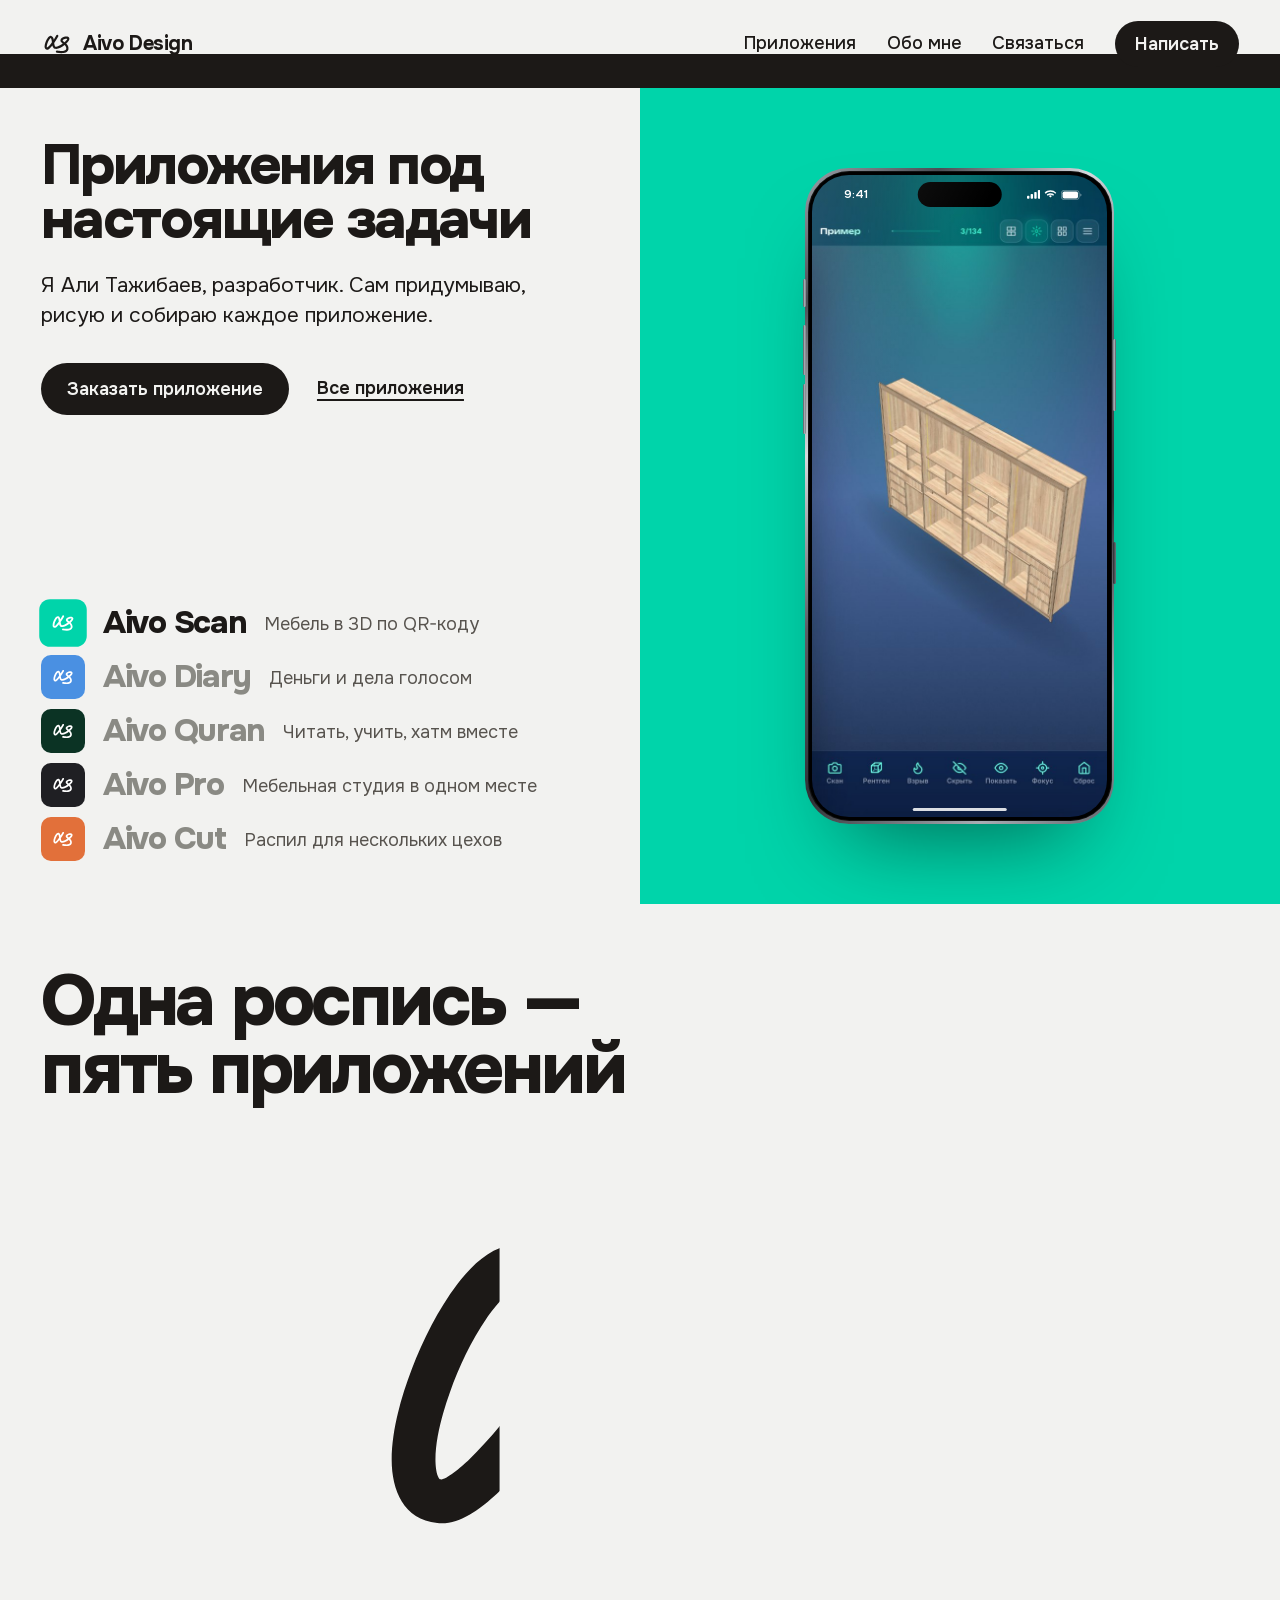
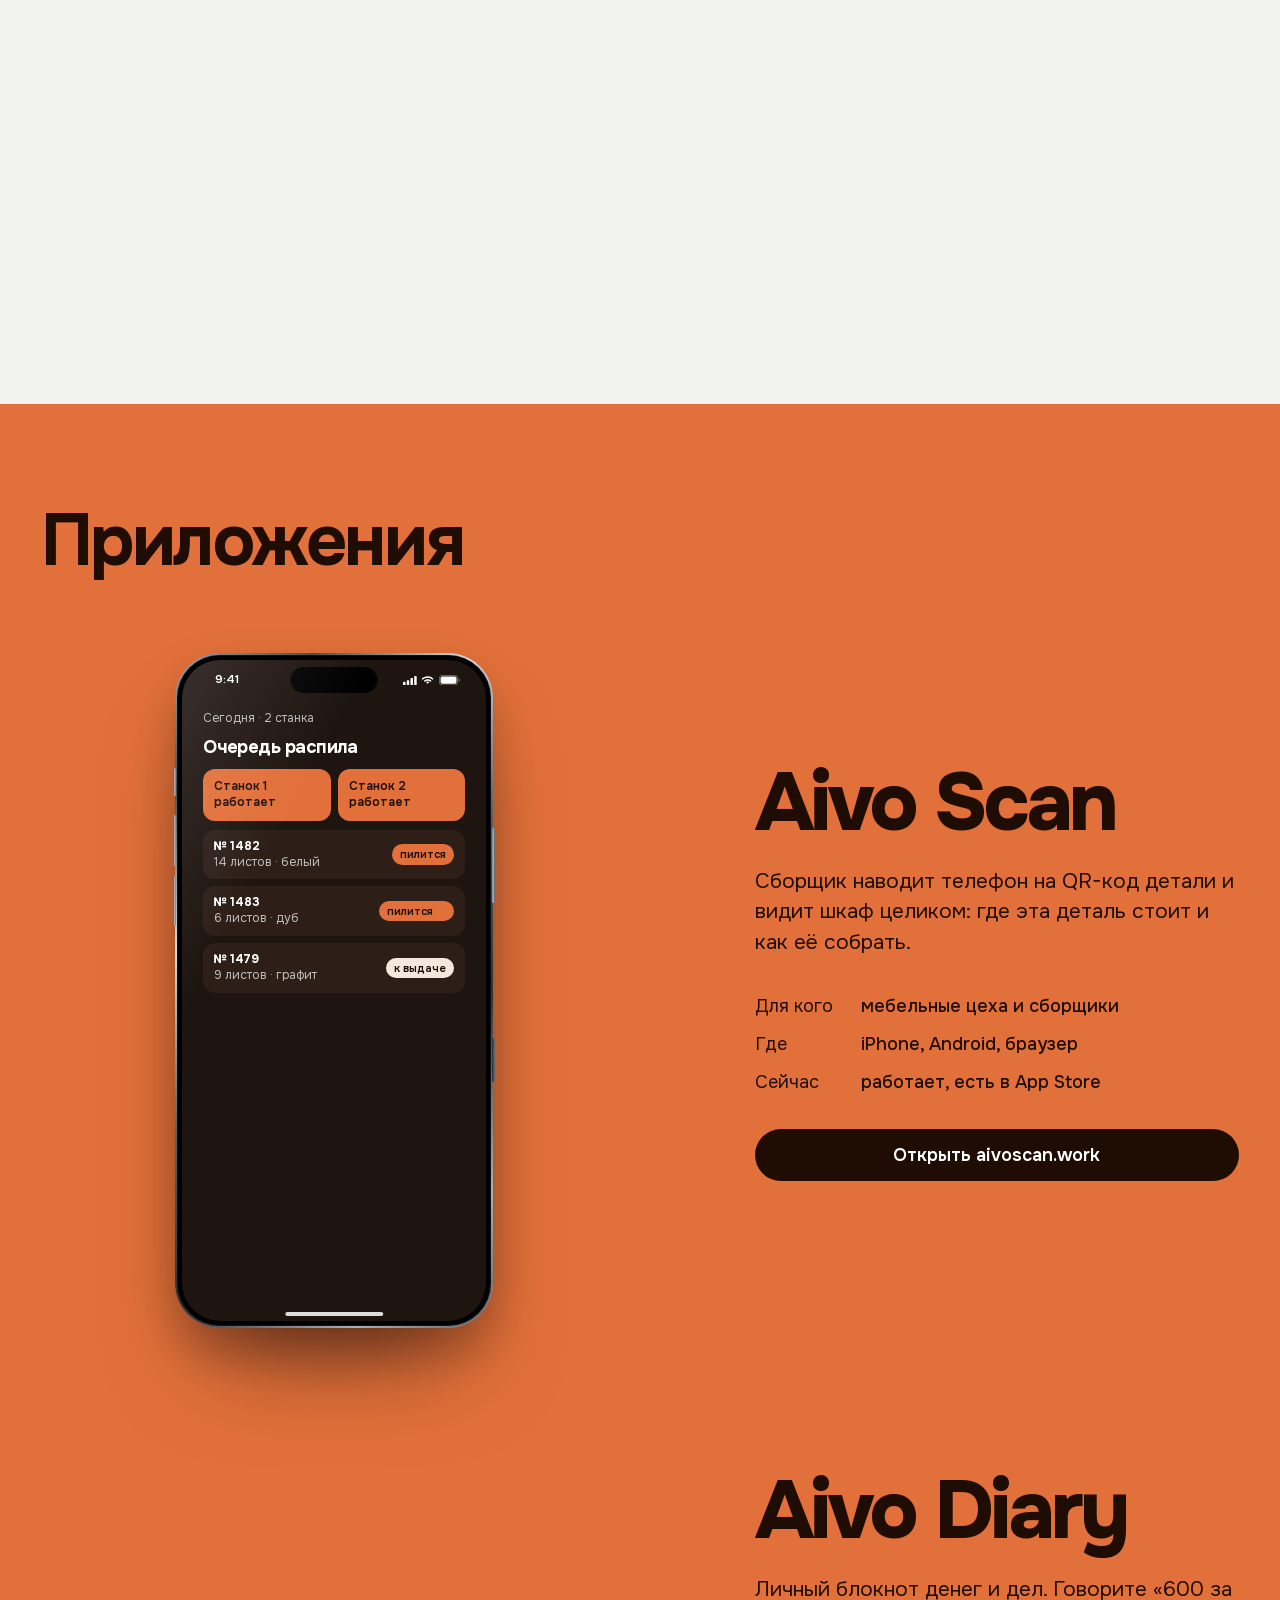
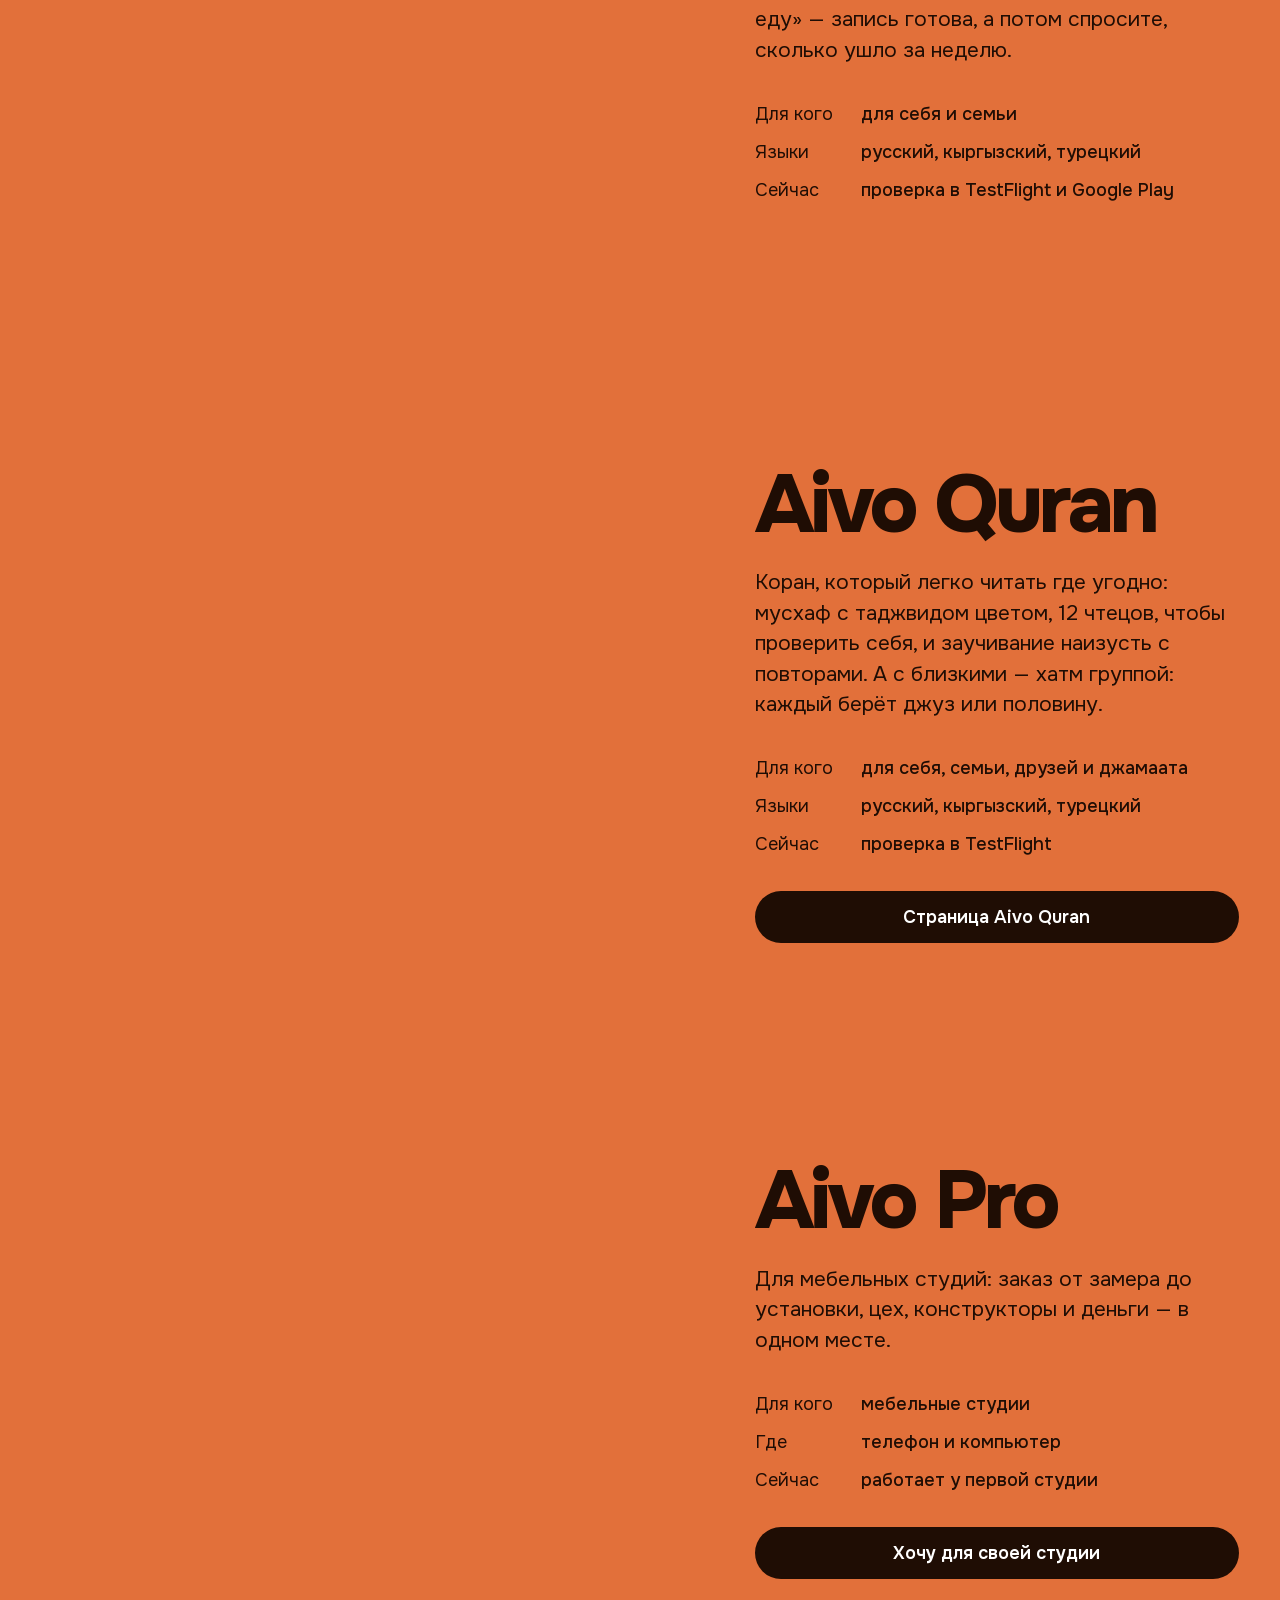
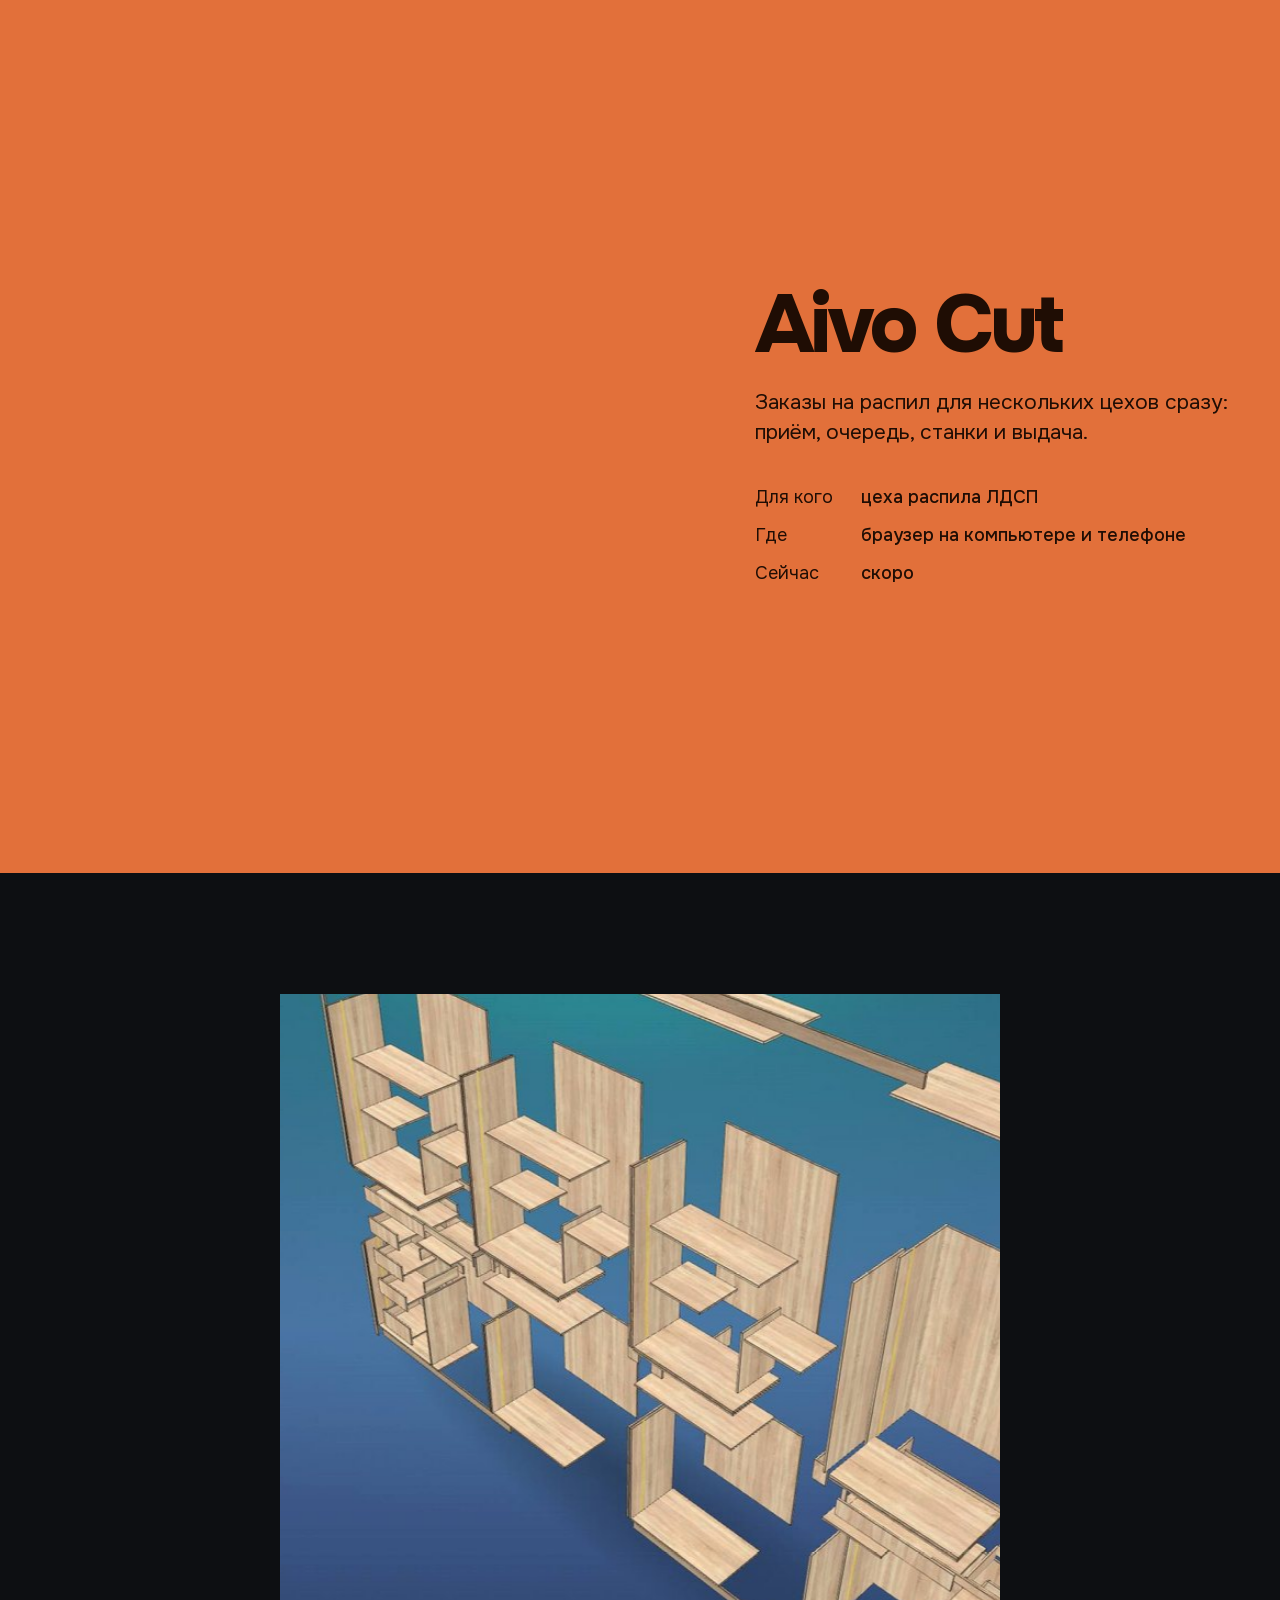
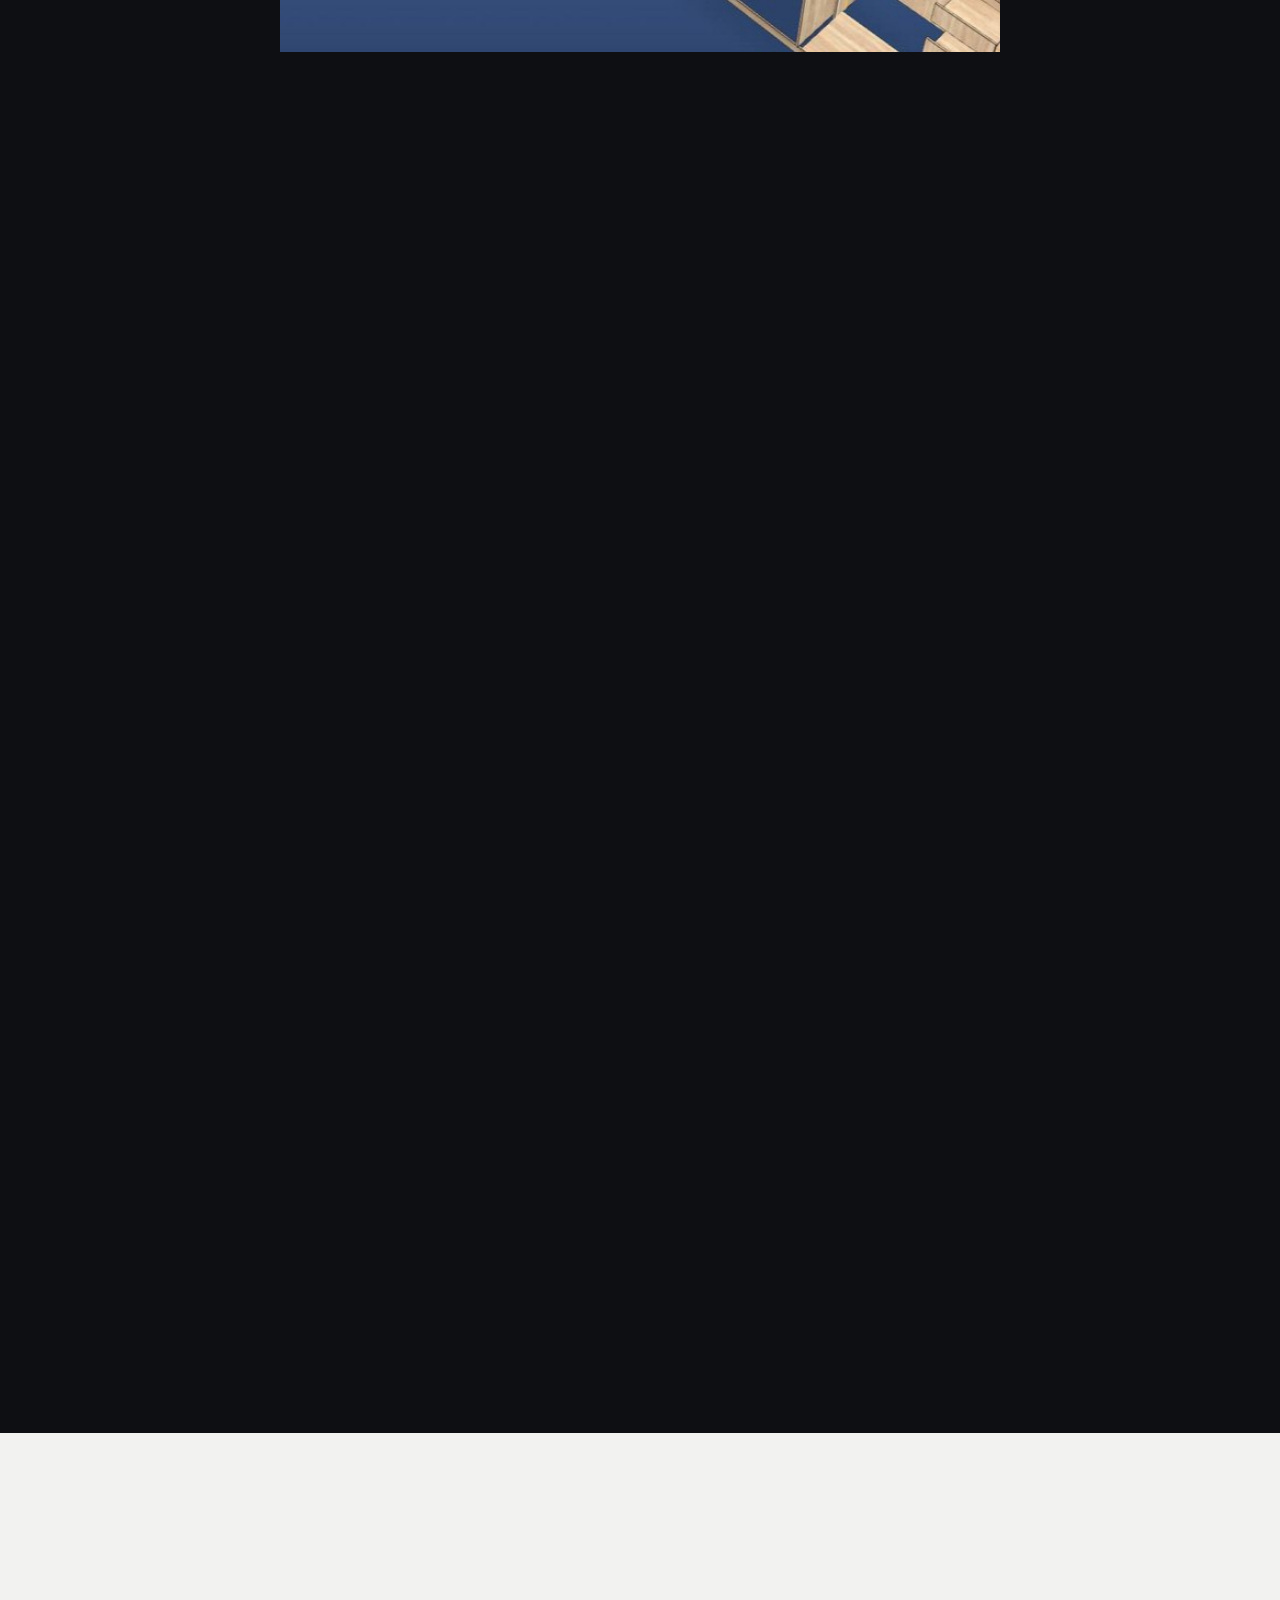
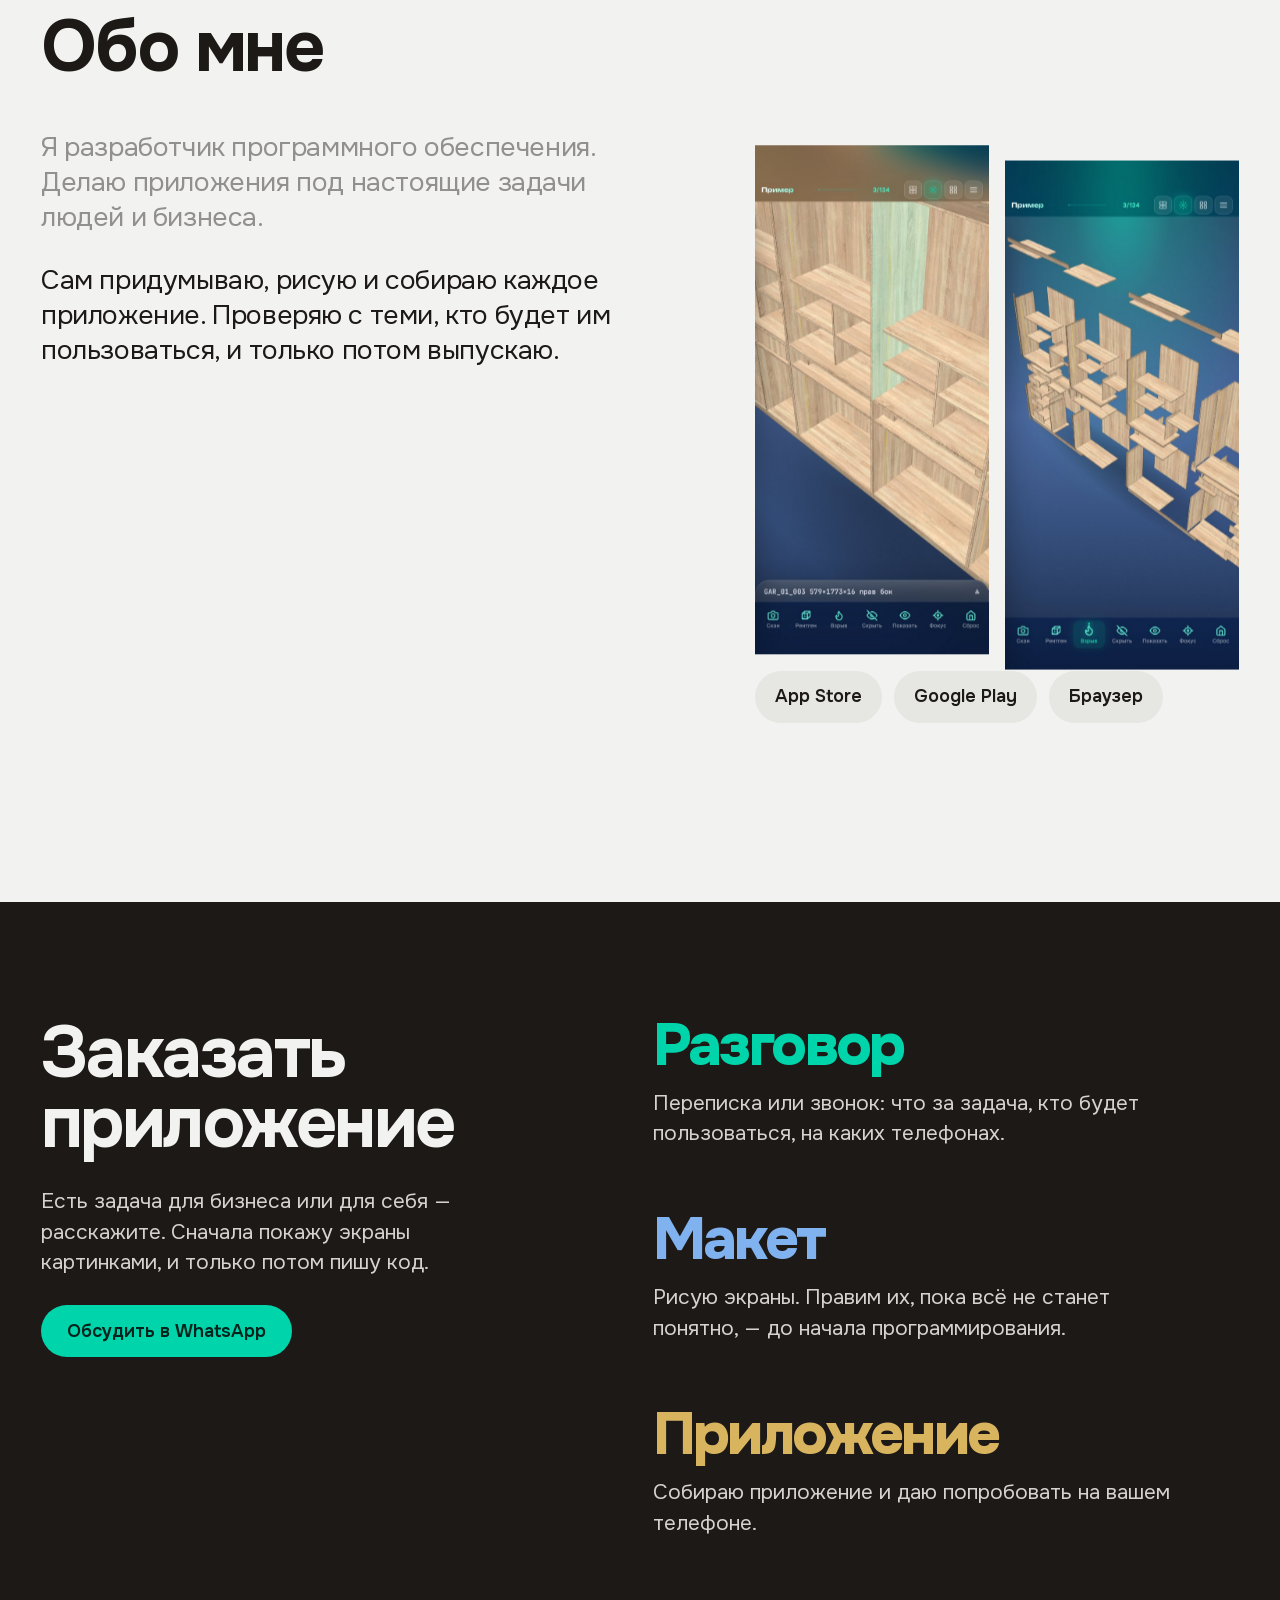
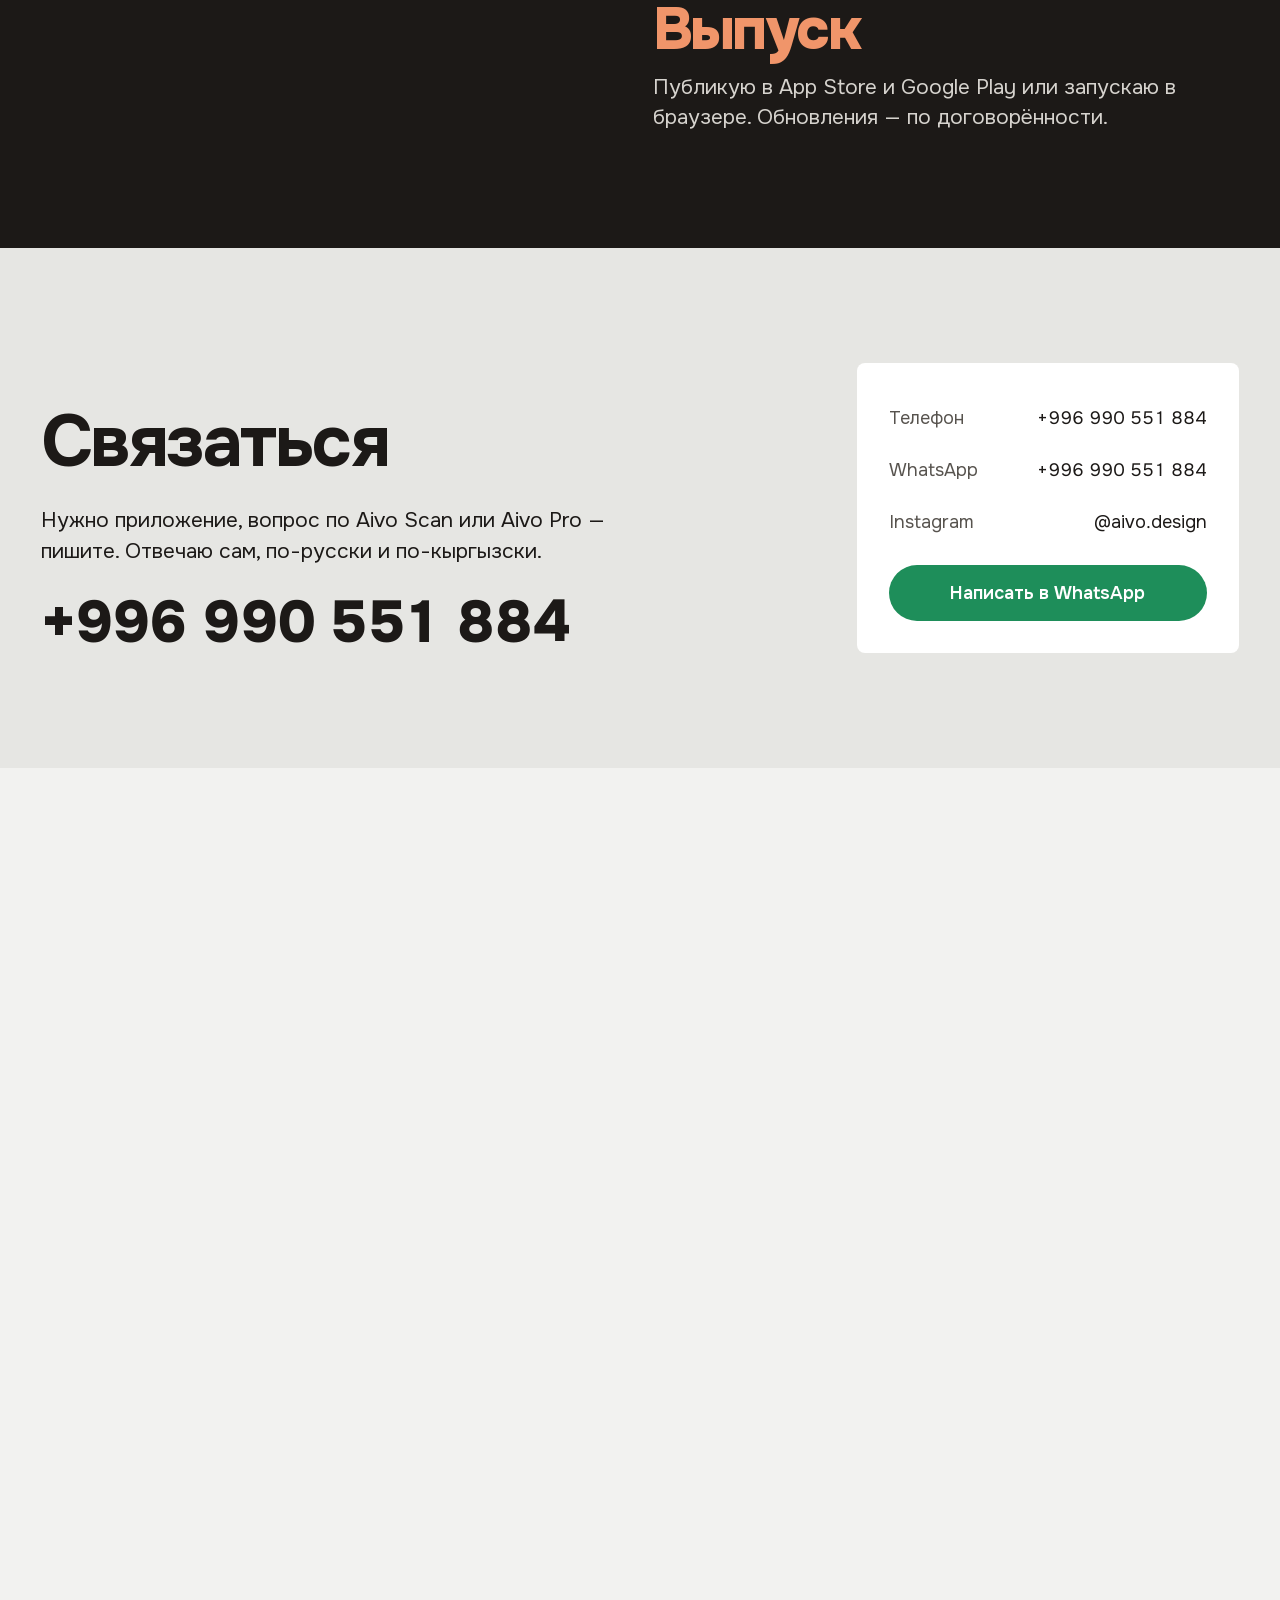
==== commit 07701e1e: "Aivo Scan в деле: свежий кадр «взрыва» из нынешнего приложения (стиль «Полночь») вместо старого серо" ====
--- a/index.html
+++ b/index.html
@@ -364,7 +364,7 @@
 
 <section class="show scene" data-scene="window" aria-labelledby="show-h">
   <div class="scene-stage">
-  <img src="img/app-explode.jpg" width="1600" height="1000" alt="Aivo Scan: шкаф разобран на детали «взрывом»" loading="lazy">
+  <img src="img/scan-explode.jpg" width="1600" height="1000" alt="Aivo Scan: шкаф из 134 деталей разобран «взрывом»" loading="lazy">
   <div class="card">
     <h2 id="show-h">Aivo Scan в деле</h2>
     <p class="sub">Шкаф из 134 деталей разобран «взрывом»: видно каждую.</p>
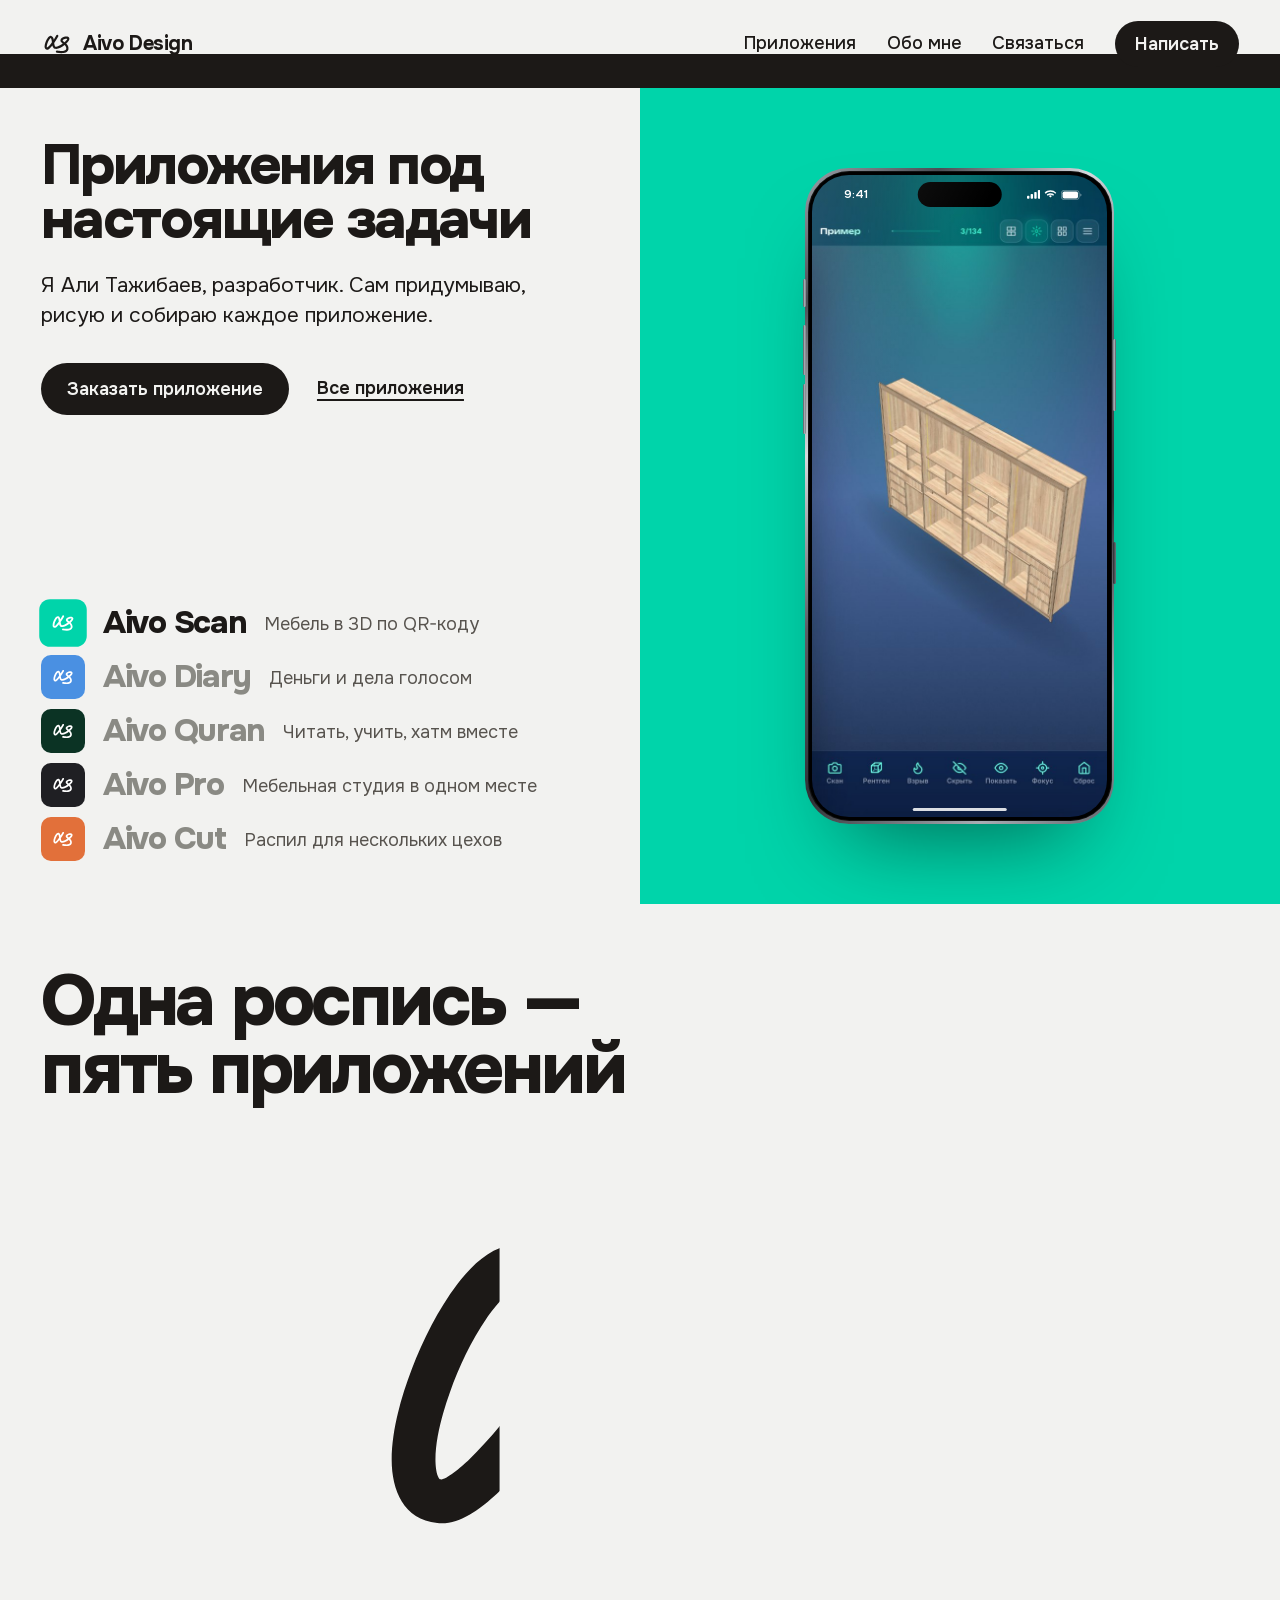
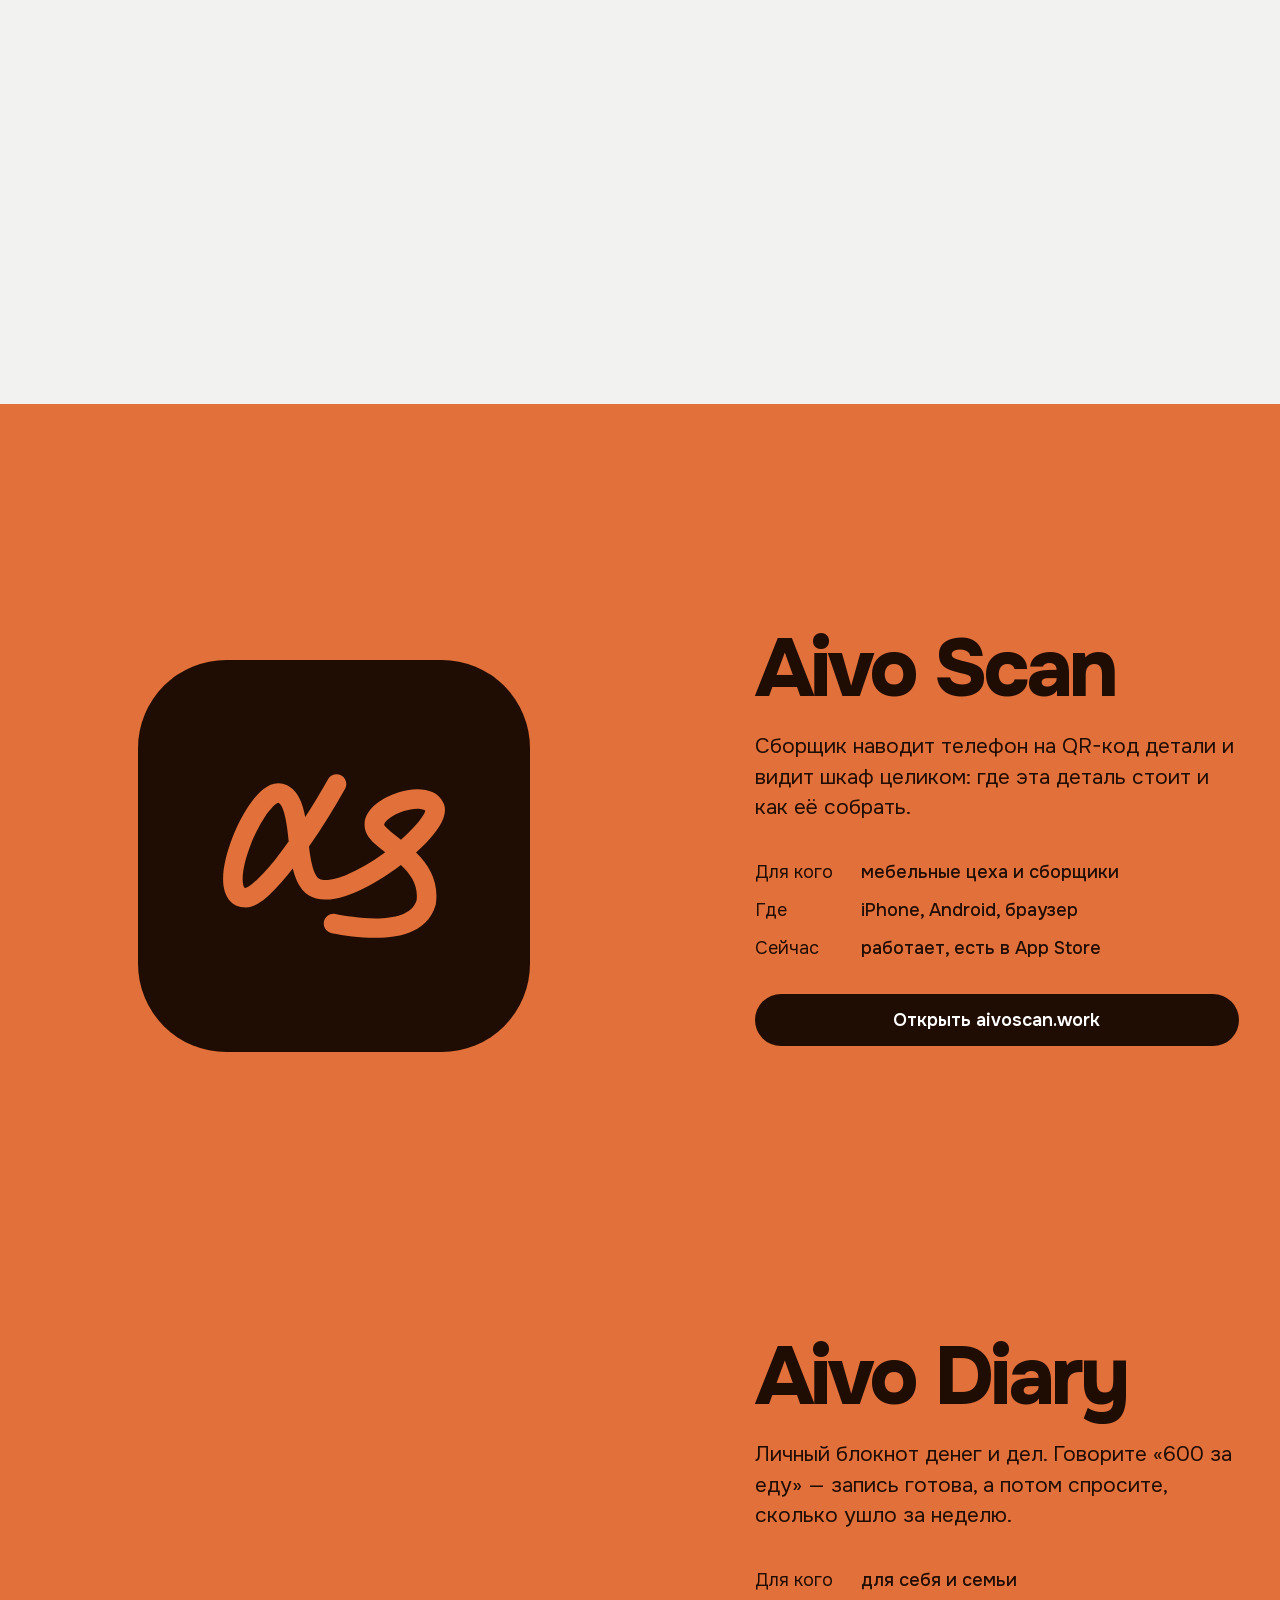
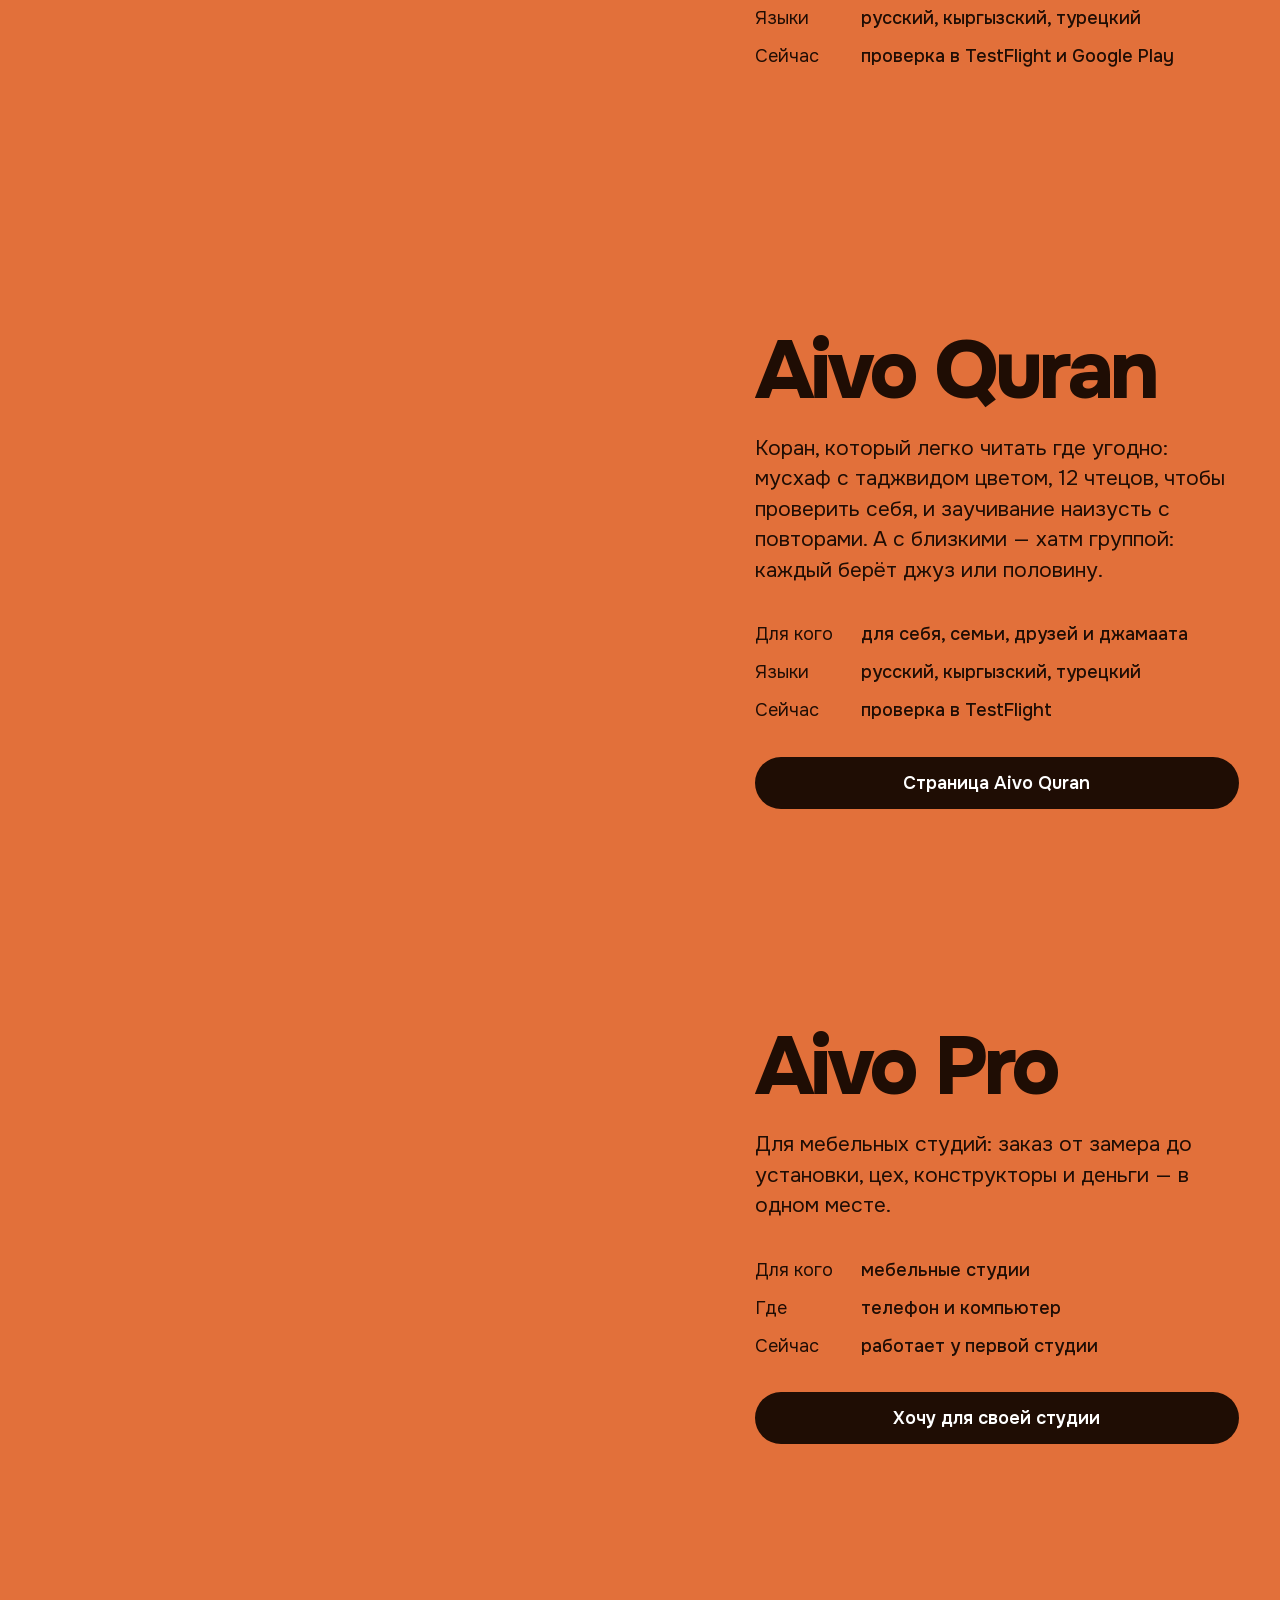
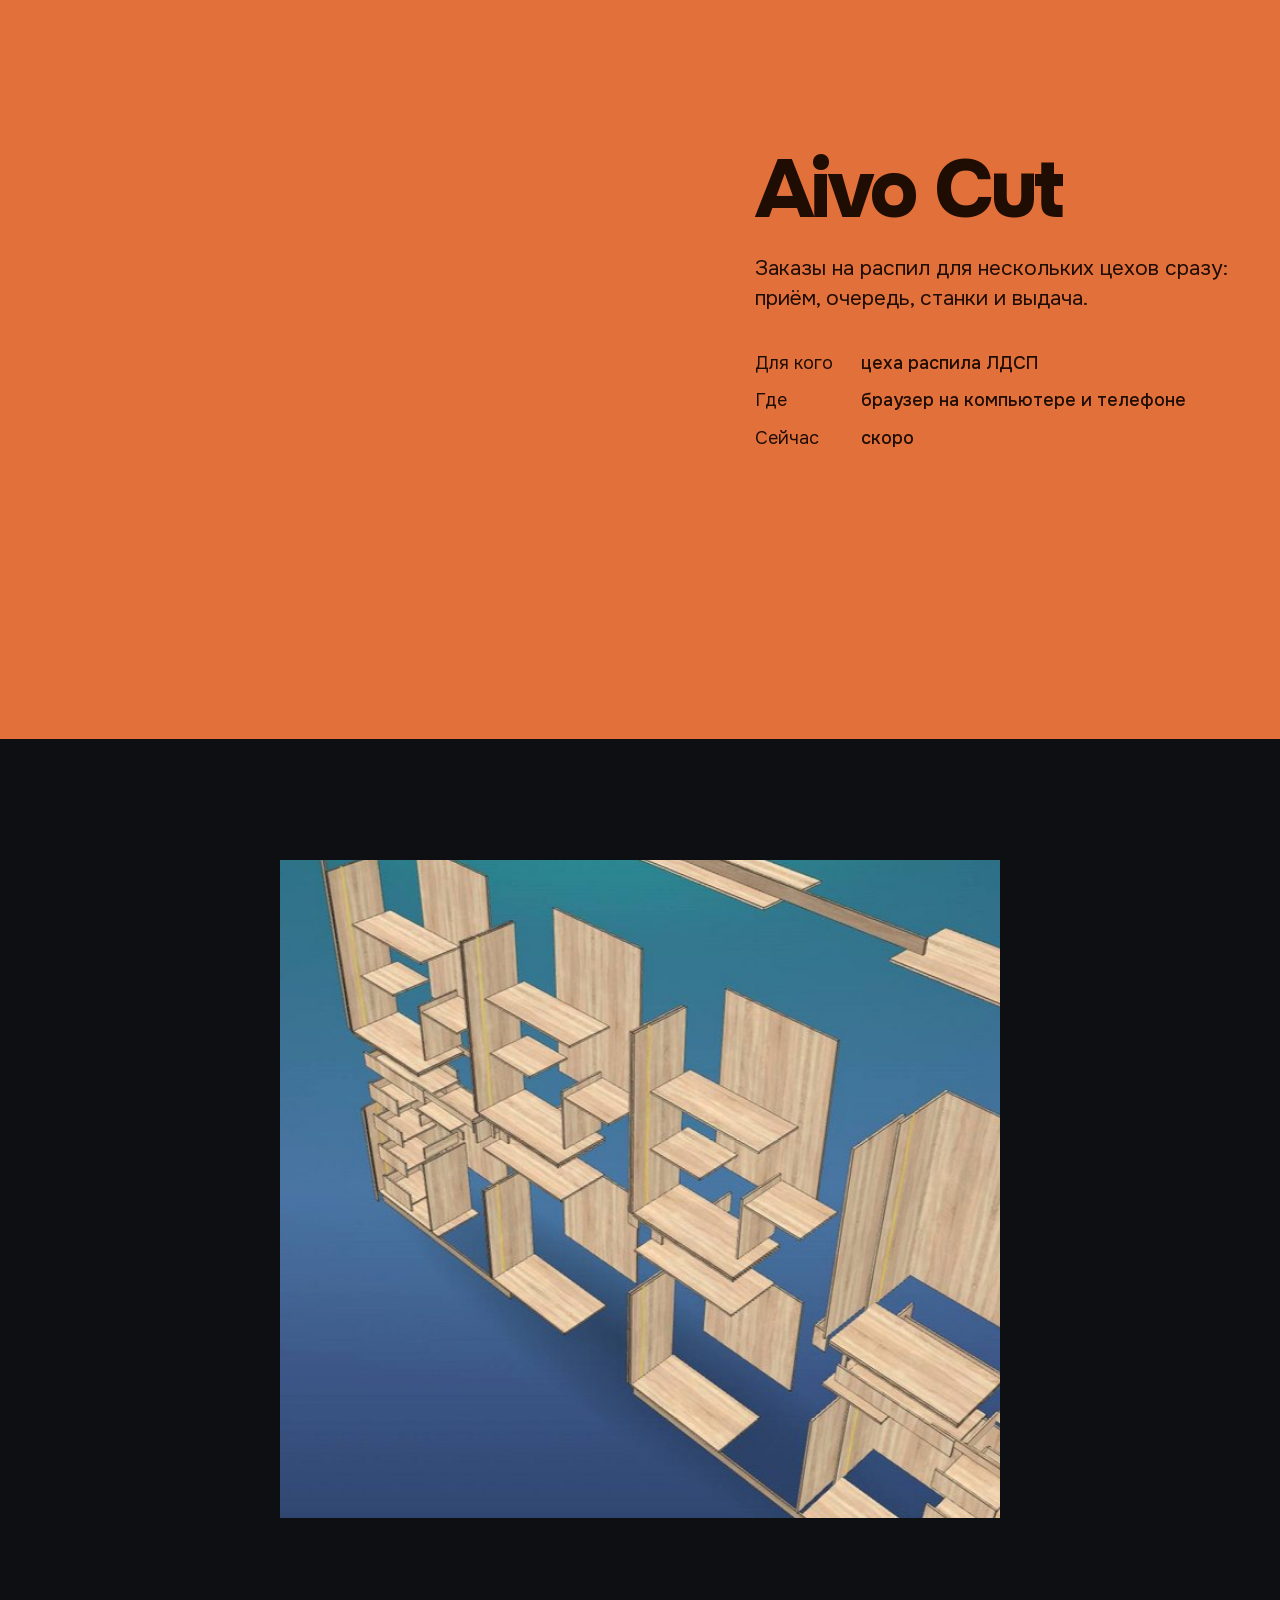
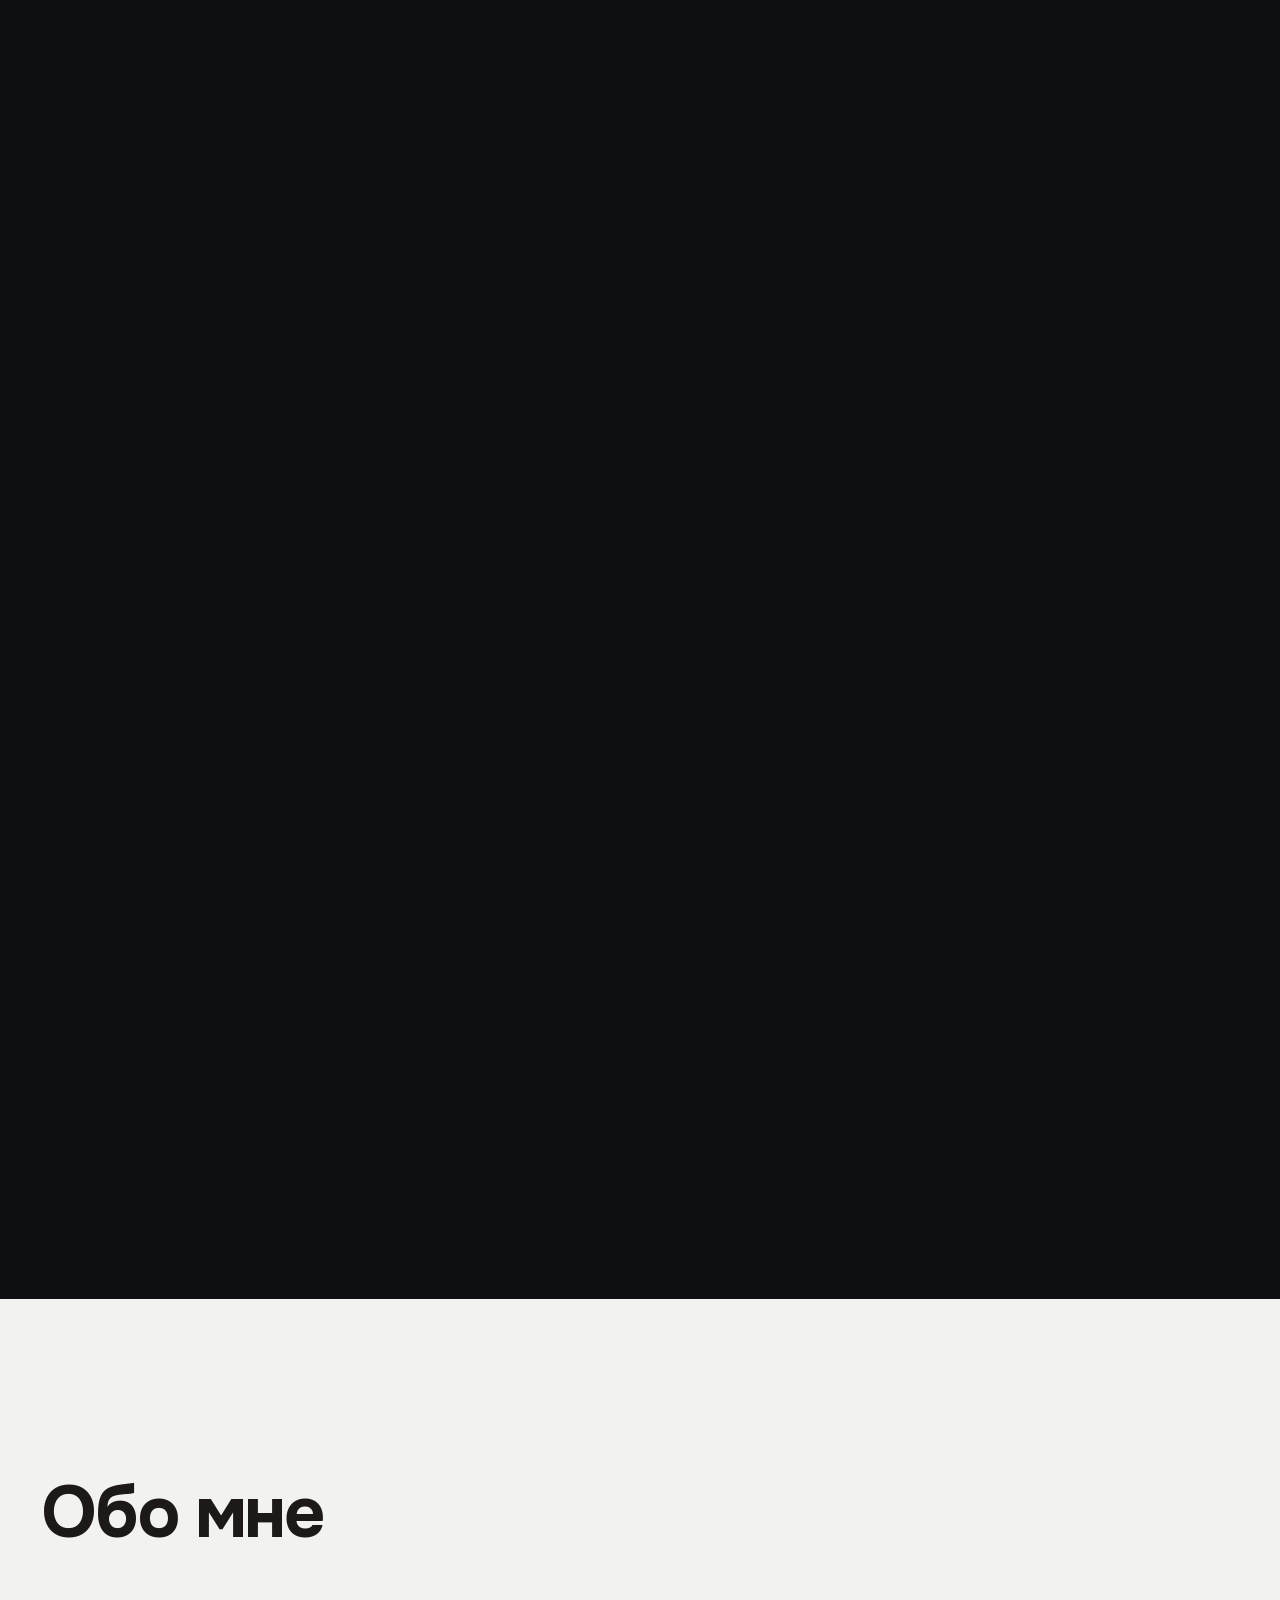
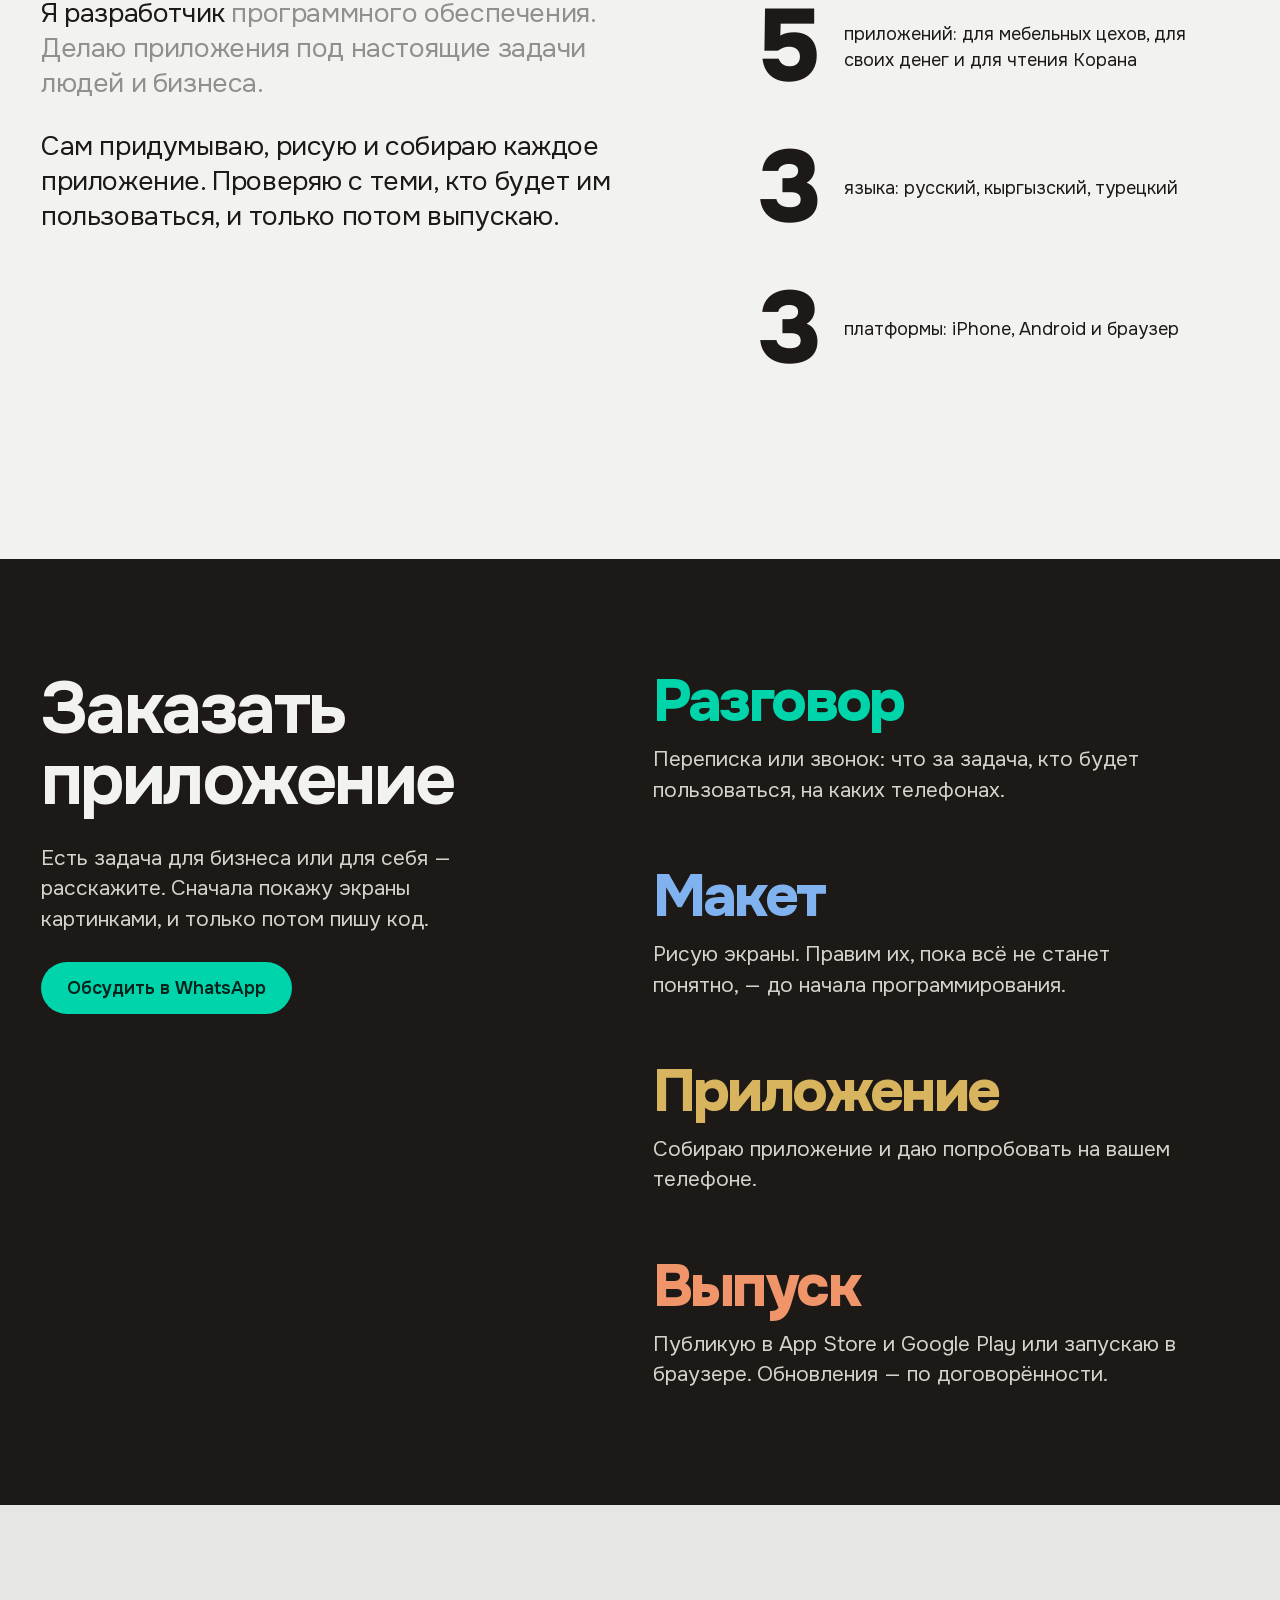
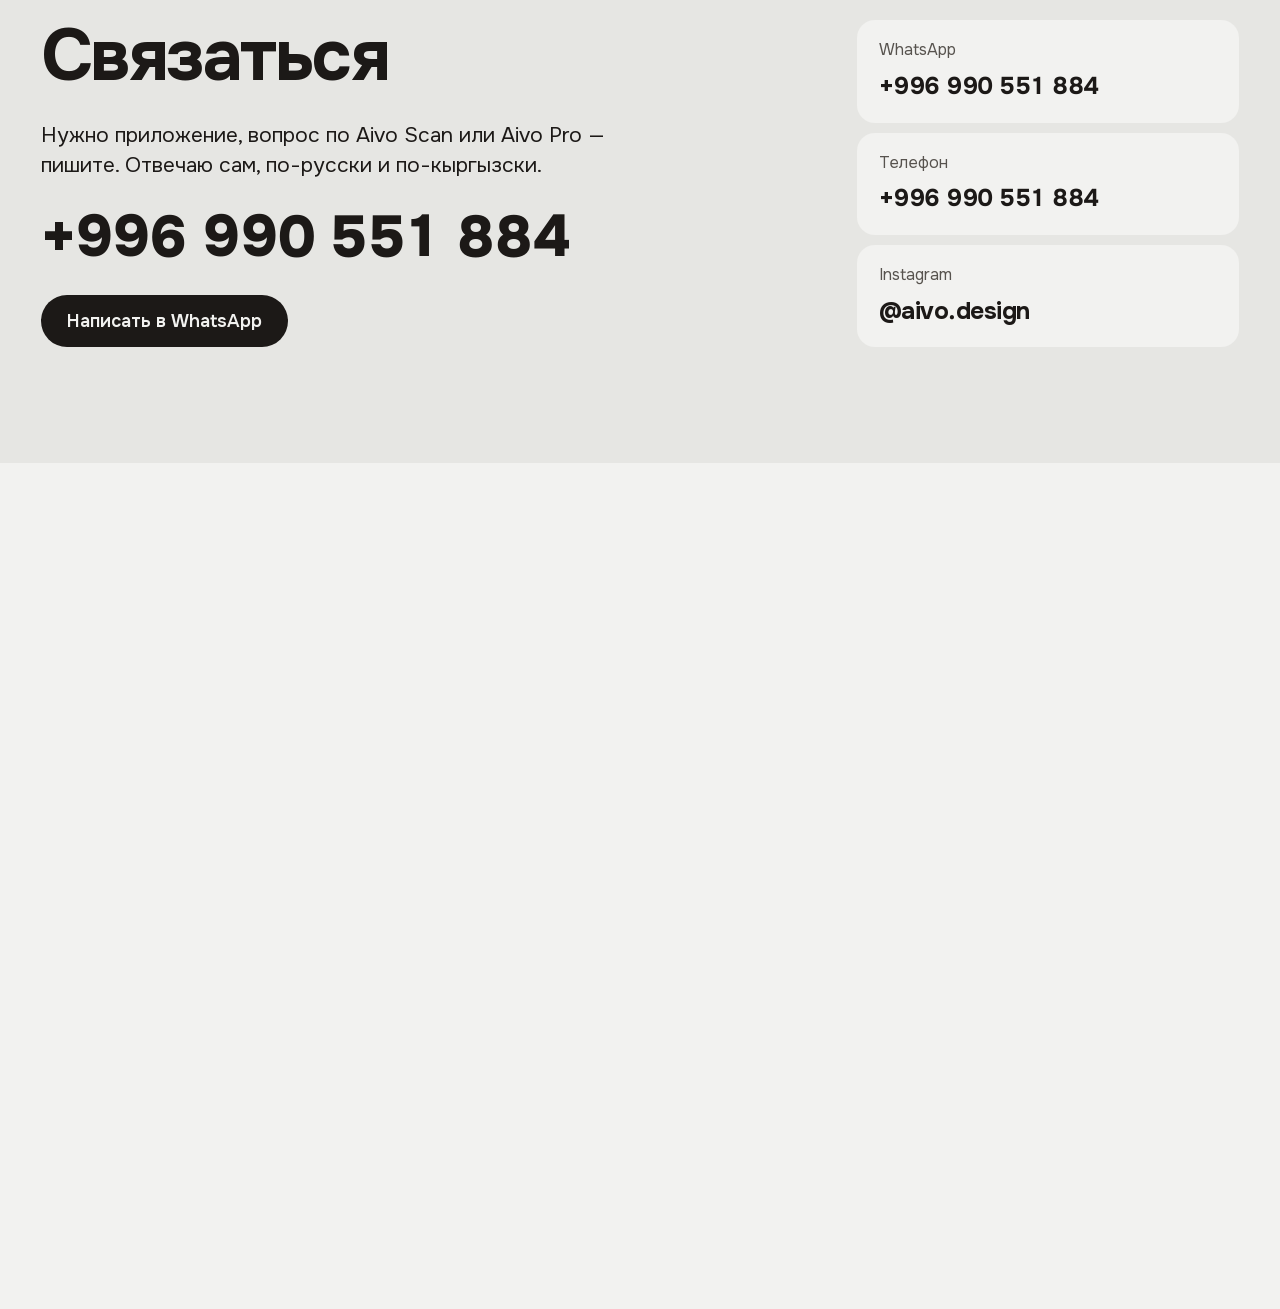
==== commit 291f6c10: "Без повтора: «Роспись» стала заголовком приложений; настоящие экраны Aivo Pro; Aivo Cut — знак «скор" ====
--- a/index.html
+++ b/index.html
@@ -48,7 +48,6 @@
 /* ── Приложения: весь раздел перекрашивается в цвет приложения, телефон держится слева */
 .apps{--ab:var(--scan);--ai:#04231C;--bb:#04231C;--bi:var(--scan);background:var(--ab);color:var(--ai);padding:clamp(72px,8vw,128px) var(--m) clamp(72px,8vw,120px);transition:background-color .7s var(--ease),color .7s var(--ease)}
 html:not(.js) .apps{--ab:var(--bg);--ai:var(--ink);--bb:var(--ink);--bi:var(--bg)}
-.apps>h2{font-size:var(--s-h2);margin-bottom:clamp(40px,5vw,72px)}
 .run{display:grid;grid-template-columns:repeat(12,1fr);column-gap:clamp(16px,2vw,32px)}
 .frame{display:none}
 .steps{grid-column:1/-1;display:flex;flex-direction:column;gap:112px}
@@ -78,6 +77,7 @@
 .pf-btn.l{left:-2px}.pf-btn.r{right:-2px;background:linear-gradient(90deg,#6b6f76,#b4b8bf 40%,#4f535a)} /* taste-skill-ignore: рамка iPhone с aivoscan.work */
 .pf-action{top:17%;height:4.2%}.pf-vol1{top:24%;height:7.5%}.pf-vol2{top:33%;height:7.5%}.pf-side{top:26%;height:11%}.pf-cam{top:57%;height:6.5%;background:linear-gradient(90deg,#2a2d31,#6d7178)!important} /* taste-skill-ignore: рамка iPhone с aivoscan.work */
 .ui{position:absolute;inset:0;font-size:calc(var(--sw)*.04)}
+.soon{width:calc(var(--h)*.56);aspect-ratio:1;border-radius:22.5%;background:#1F0D04;color:#E2703A;display:grid;place-items:center}.soon .sig{width:100%;height:100%}
 @media (min-width:900px){
   .js .frame{display:block;grid-column:1/7;grid-row:1;position:sticky;top:calc(50svh - min(78svh,700px)*0.5);height:min(78svh,700px);align-self:start}
   .js .frame .fig{position:absolute;inset:0;margin:0;height:100%;opacity:0;transform:translateY(24px) scale(.97);transition:opacity .5s var(--ease),transform .6s var(--ease)}
@@ -158,12 +158,11 @@
 /* ── Обо мне */
 .about{display:grid;grid-template-columns:repeat(12,1fr);column-gap:clamp(16px,2vw,32px);row-gap:48px;padding:clamp(120px,14vw,200px) var(--m) 0;align-items:start}
 .about h2{grid-column:1/-1;font-size:var(--s-h2)}
+.about .fig3{grid-column:8/13;list-style:none;margin:0;padding:0;display:grid;gap:clamp(28px,3vw,44px);align-content:start}
+.about .fig3 li{display:grid;grid-template-columns:auto 1fr;align-items:center;column-gap:clamp(20px,2vw,32px)}
+.about .fig3 b{font-size:clamp(72px,8vw,132px);font-weight:800;letter-spacing:-.05em;line-height:1;min-width:.62em}
+.about .fig3 li>span{font-size:var(--s-body);line-height:1.45;max-width:20em}
 .about .txt{grid-column:1/7;display:grid;gap:28px;font-size:clamp(22px,2.1vw,30px);line-height:1.3;letter-spacing:-.015em}
-.about .side{grid-column:8/13;display:grid;gap:32px}
-.about .pics{display:grid;grid-template-columns:1fr 1fr;gap:16px}
-.about .pics img{width:100%;aspect-ratio:420/913;object-fit:cover;background:var(--surface)}
-.about .stores{display:flex;flex-wrap:wrap;gap:12px}
-.about .stores span{background:var(--surface);border-radius:999px;padding:12px 20px;font-weight:600}
 
 /* ── Заказать: графитовое поле, слева заголовок, справа шаги крупно */
 .order{display:grid;grid-template-columns:repeat(12,1fr);column-gap:clamp(16px,2vw,32px);row-gap:56px;margin-top:clamp(120px,14vw,200px);padding:clamp(80px,9vw,140px) var(--m);background:var(--ink);color:var(--bg)}
@@ -184,12 +183,12 @@
 .contact .ctxt p{font-size:21px;line-height:1.45;max-width:28em}
 .contact .phone{font-size:clamp(36px,4.6vw,72px);font-weight:800;letter-spacing:-.04em;line-height:1;text-decoration:none;font-variant-numeric:tabular-nums}
 .contact .phone:hover{text-decoration:underline;text-decoration-thickness:4px;text-underline-offset:10px}
-.vcard{grid-column:9/13;background:var(--paper);border-radius:8px;padding:32px;display:grid;gap:18px}
-.vcard .rows{display:grid;gap:4px}
-.vcard .rows a{display:flex;justify-content:space-between;gap:16px;text-decoration:none;padding:10px 0;font-variant-numeric:tabular-nums}
-.vcard .rows a span:first-child{color:var(--muted)}
-.vcard .rows a:hover span:last-child{text-decoration:underline;text-underline-offset:4px}
-.vcard .btn{width:100%;min-height:56px;background:#1E8E5A;color:#fff}
+.contact .ctxt .btn{justify-self:start}
+.clinks{grid-column:9/13;list-style:none;margin:0;padding:0;display:grid;gap:10px;align-self:end}
+.clinks a{display:grid;gap:4px;padding:18px 22px;border-radius:18px;background:var(--bg);text-decoration:none;transition:background-color .18s ease,transform .3s var(--ease)}
+.clinks span{font-size:var(--s-sm);color:var(--muted)}
+.clinks b{font-size:clamp(22px,1.9vw,28px);font-weight:700;letter-spacing:-.02em;font-variant-numeric:tabular-nums}
+@media (hover:hover) and (pointer:fine){.clinks a:hover{background:var(--paper);transform:translateX(4px)}}
 
 /* ── Подвал: имя первым */
 .foot{background:var(--ink);color:var(--bg);padding:clamp(48px,6vw,96px) var(--m) 32px;overflow:hidden}
@@ -213,16 +212,15 @@
   .hfield{min-height:0;height:min(118vw,560px);margin-top:40px}
   .hph{--h:min(104vw,500px)}
   .hlist .d{display:none}
-  .about .txt,.about .side{grid-column:1/-1}
+  .about .txt,.about .fig3{grid-column:1/-1}
   .show{background:var(--bg)}
   .show>.scene-stage{min-height:auto;display:block}
   .show .scene-stage>img{position:relative;top:0;height:70svh;clip-path:inset(7% 0 7% 0);margin-top:-4.9svh;object-position:60% 50%}
   .show .card{margin:-80px var(--m) 0;width:auto}
-  .contact .ctxt,.vcard{grid-column:1/-1}
+  .contact .ctxt,.clinks{grid-column:1/-1}
   .order .ohead,.osteps{grid-column:1/-1;position:static}
   .order .ohead .btn{display:none}
   .order .btn2{display:inline-flex!important;grid-column:1/-1;justify-self:start}
-  .vcard{padding:24px}
   .foot .row{grid-template-columns:1fr 1fr;row-gap:48px}
   .foot .places,.foot .cols{grid-column:1/-1}
   .foot .cols{grid-template-columns:1fr 1fr}
@@ -264,39 +262,19 @@
     <div class="hv sel" id="hv-scan" data-k="scan" style="--c:#00D4AA"><div class="hph"><div class="phone-frame" data-ui><span class="pf-btn l pf-action"></span><span class="pf-btn l pf-vol1"></span><span class="pf-btn l pf-vol2"></span><span class="pf-btn r pf-side"></span><span class="pf-btn r pf-cam"></span><div class="pf-bezel"><div class="pf-screen"><span class="phone-island"></span><div class="pf-status" aria-hidden="true"><span>9:41</span><i><svg viewBox="0 0 17 11" fill="currentColor"><rect x="0" y="7" width="3" height="4" rx="1"/><rect x="4.5" y="5" width="3" height="6" rx="1"/><rect x="9" y="2.5" width="3" height="8.5" rx="1"/><rect x="13.5" y="0" width="3" height="11" rx="1"/></svg><svg viewBox="0 0 16 11" fill="currentColor"><path d="M8 2.2c2.3 0 4.4.9 6 2.4l1.2-1.3A10.3 10.3 0 0 0 8 .4C5.2.4 2.7 1.5.8 3.3L2 4.6a8.6 8.6 0 0 1 6-2.4zm0 3.6c1.3 0 2.5.5 3.4 1.3l1.2-1.3A6.6 6.6 0 0 0 8 4c-1.8 0-3.4.7-4.6 1.8l1.2 1.3c.9-.8 2.1-1.3 3.4-1.3zM8 9.4l1.9-2a2.8 2.8 0 0 0-3.8 0z"/></svg><svg class="bat" viewBox="0 0 27 13"><rect x=".5" y=".5" width="23" height="12" rx="3.5" fill="none" stroke="currentColor" stroke-opacity=".45"/><rect x="2" y="2" width="20" height="9" rx="2.2" fill="currentColor"/><path d="M25 4.5v4c.8-.3 1.5-1.1 1.5-2s-.7-1.7-1.5-2z" fill="currentColor" fill-opacity=".45"/></svg></i></div><span class="pf-home"></span><div class="shots"><img src="img/scr-model.jpg" width="600" height="1304" alt="Aivo Scan на телефоне: модель шкафа в 3D"></div></div></div></div></div></div>
     <div class="hv" id="hv-diary" data-k="diary" style="--c:#4A90E2"><div class="hph"><div class="phone-frame" data-ui><span class="pf-btn l pf-action"></span><span class="pf-btn l pf-vol1"></span><span class="pf-btn l pf-vol2"></span><span class="pf-btn r pf-side"></span><span class="pf-btn r pf-cam"></span><div class="pf-bezel"><div class="pf-screen"><span class="phone-island"></span><div class="pf-status" aria-hidden="true"><span>9:41</span><i><svg viewBox="0 0 17 11" fill="currentColor"><rect x="0" y="7" width="3" height="4" rx="1"/><rect x="4.5" y="5" width="3" height="6" rx="1"/><rect x="9" y="2.5" width="3" height="8.5" rx="1"/><rect x="13.5" y="0" width="3" height="11" rx="1"/></svg><svg viewBox="0 0 16 11" fill="currentColor"><path d="M8 2.2c2.3 0 4.4.9 6 2.4l1.2-1.3A10.3 10.3 0 0 0 8 .4C5.2.4 2.7 1.5.8 3.3L2 4.6a8.6 8.6 0 0 1 6-2.4zm0 3.6c1.3 0 2.5.5 3.4 1.3l1.2-1.3A6.6 6.6 0 0 0 8 4c-1.8 0-3.4.7-4.6 1.8l1.2 1.3c.9-.8 2.1-1.3 3.4-1.3zM8 9.4l1.9-2a2.8 2.8 0 0 0-3.8 0z"/></svg><svg class="bat" viewBox="0 0 27 13"><rect x=".5" y=".5" width="23" height="12" rx="3.5" fill="none" stroke="currentColor" stroke-opacity=".45"/><rect x="2" y="2" width="20" height="9" rx="2.2" fill="currentColor"/><path d="M25 4.5v4c.8-.3 1.5-1.1 1.5-2s-.7-1.7-1.5-2z" fill="currentColor" fill-opacity=".45"/></svg></i></div><span class="pf-home"></span><div class="shots"><img src="img/d-money.jpg" width="600" height="1305" alt="Aivo Diary: экран «Деньги» — неделя, сегодня потрачено, кнопка «Сказать»"></div></div></div></div></div></div>
     <div class="hv" id="hv-quran" data-k="quran" style="--c:#0B3324"><div class="hph"><div class="phone-frame" data-ui><span class="pf-btn l pf-action"></span><span class="pf-btn l pf-vol1"></span><span class="pf-btn l pf-vol2"></span><span class="pf-btn r pf-side"></span><span class="pf-btn r pf-cam"></span><div class="pf-bezel"><div class="pf-screen"><span class="phone-island"></span><div class="pf-status" aria-hidden="true"><span>9:41</span><i><svg viewBox="0 0 17 11" fill="currentColor"><rect x="0" y="7" width="3" height="4" rx="1"/><rect x="4.5" y="5" width="3" height="6" rx="1"/><rect x="9" y="2.5" width="3" height="8.5" rx="1"/><rect x="13.5" y="0" width="3" height="11" rx="1"/></svg><svg viewBox="0 0 16 11" fill="currentColor"><path d="M8 2.2c2.3 0 4.4.9 6 2.4l1.2-1.3A10.3 10.3 0 0 0 8 .4C5.2.4 2.7 1.5.8 3.3L2 4.6a8.6 8.6 0 0 1 6-2.4zm0 3.6c1.3 0 2.5.5 3.4 1.3l1.2-1.3A6.6 6.6 0 0 0 8 4c-1.8 0-3.4.7-4.6 1.8l1.2 1.3c.9-.8 2.1-1.3 3.4-1.3zM8 9.4l1.9-2a2.8 2.8 0 0 0-3.8 0z"/></svg><svg class="bat" viewBox="0 0 27 13"><rect x=".5" y=".5" width="23" height="12" rx="3.5" fill="none" stroke="currentColor" stroke-opacity=".45"/><rect x="2" y="2" width="20" height="9" rx="2.2" fill="currentColor"/><path d="M25 4.5v4c.8-.3 1.5-1.1 1.5-2s-.7-1.7-1.5-2z" fill="currentColor" fill-opacity=".45"/></svg></i></div><span class="pf-home"></span><div class="shots pad" style="--pad:#071510"><img src="img/q-home.jpg" width="600" height="1298" alt="Aivo Quran: главная — ваш джуз со сроком, аяты перед сном, намаз и тасбих"></div></div></div></div></div></div>
-    <div class="hv" id="hv-pro" data-k="pro" style="--c:#1F1F23"><div class="hph"><div class="phone-frame lt" data-ui><span class="pf-btn l pf-action"></span><span class="pf-btn l pf-vol1"></span><span class="pf-btn l pf-vol2"></span><span class="pf-btn r pf-side"></span><span class="pf-btn r pf-cam"></span><div class="pf-bezel"><div class="pf-screen"><span class="phone-island"></span><div class="pf-status" aria-hidden="true"><span>9:41</span><i><svg viewBox="0 0 17 11" fill="currentColor"><rect x="0" y="7" width="3" height="4" rx="1"/><rect x="4.5" y="5" width="3" height="6" rx="1"/><rect x="9" y="2.5" width="3" height="8.5" rx="1"/><rect x="13.5" y="0" width="3" height="11" rx="1"/></svg><svg viewBox="0 0 16 11" fill="currentColor"><path d="M8 2.2c2.3 0 4.4.9 6 2.4l1.2-1.3A10.3 10.3 0 0 0 8 .4C5.2.4 2.7 1.5.8 3.3L2 4.6a8.6 8.6 0 0 1 6-2.4zm0 3.6c1.3 0 2.5.5 3.4 1.3l1.2-1.3A6.6 6.6 0 0 0 8 4c-1.8 0-3.4.7-4.6 1.8l1.2 1.3c.9-.8 2.1-1.3 3.4-1.3zM8 9.4l1.9-2a2.8 2.8 0 0 0-3.8 0z"/></svg><svg class="bat" viewBox="0 0 27 13"><rect x=".5" y=".5" width="23" height="12" rx="3.5" fill="none" stroke="currentColor" stroke-opacity=".45"/><rect x="2" y="2" width="20" height="9" rx="2.2" fill="currentColor"/><path d="M25 4.5v4c.8-.3 1.5-1.1 1.5-2s-.7-1.7-1.5-2z" fill="currentColor" fill-opacity=".45"/></svg></i></div><span class="pf-home"></span><div class="shots"><span class="ui ui-pro" data-ui>
-          <span class="m">Студия · 6 заказов в работе</span>
-          <span class="t">Заказы</span>
-          <ul>
-            <li><div><b>Кухня 3,2 м</b><span class="ok">в срок</span></div><span class="bar"><i class="d" style="--n:1"></i><i class="d" style="--n:2"></i><i class="d" style="--n:3"></i><i></i><i></i></span><div><span class="m">Цех</span><span class="m">до 12 дек</span></div></li>
-            <li><div><b>Шкаф-купе</b><span class="late">опаздывает</span></div><span class="bar"><i class="d" style="--n:4"></i><i class="d" style="--n:5"></i><i></i><i></i><i></i></span><div><span class="m">Конструктор</span><span class="m">до 5 дек</span></div></li>
-            <li><div><b>Прихожая</b><span class="ok">в срок</span></div><span class="bar"><i class="d" style="--n:6"></i><i class="d" style="--n:7"></i><i class="d" style="--n:8"></i><i class="d" style="--n:9"></i><i></i></span><div><span class="m">Установка</span><span class="m">оплата 60%</span></div></li>
-            <li><div><b>Детская</b><span class="ok">в срок</span></div><span class="bar"><i class="d" style="--n:10"></i><i></i><i></i><i></i><i></i></span><div><span class="m">Замер</span><span class="m">до 20 дек</span></div></li>
-          </ul>
-          <span class="sumrow"><span class="m">Поступило за ноябрь</span><b>412 000 сом</b></span>
-        </span></div></div></div></div></div></div>
-    <div class="hv" id="hv-cut" data-k="cut" style="--c:#E2703A"><div class="hph"><div class="phone-frame" data-ui><span class="pf-btn l pf-action"></span><span class="pf-btn l pf-vol1"></span><span class="pf-btn l pf-vol2"></span><span class="pf-btn r pf-side"></span><span class="pf-btn r pf-cam"></span><div class="pf-bezel"><div class="pf-screen"><span class="phone-island"></span><div class="pf-status" aria-hidden="true"><span>9:41</span><i><svg viewBox="0 0 17 11" fill="currentColor"><rect x="0" y="7" width="3" height="4" rx="1"/><rect x="4.5" y="5" width="3" height="6" rx="1"/><rect x="9" y="2.5" width="3" height="8.5" rx="1"/><rect x="13.5" y="0" width="3" height="11" rx="1"/></svg><svg viewBox="0 0 16 11" fill="currentColor"><path d="M8 2.2c2.3 0 4.4.9 6 2.4l1.2-1.3A10.3 10.3 0 0 0 8 .4C5.2.4 2.7 1.5.8 3.3L2 4.6a8.6 8.6 0 0 1 6-2.4zm0 3.6c1.3 0 2.5.5 3.4 1.3l1.2-1.3A6.6 6.6 0 0 0 8 4c-1.8 0-3.4.7-4.6 1.8l1.2 1.3c.9-.8 2.1-1.3 3.4-1.3zM8 9.4l1.9-2a2.8 2.8 0 0 0-3.8 0z"/></svg><svg class="bat" viewBox="0 0 27 13"><rect x=".5" y=".5" width="23" height="12" rx="3.5" fill="none" stroke="currentColor" stroke-opacity=".45"/><rect x="2" y="2" width="20" height="9" rx="2.2" fill="currentColor"/><path d="M25 4.5v4c.8-.3 1.5-1.1 1.5-2s-.7-1.7-1.5-2z" fill="currentColor" fill-opacity=".45"/></svg></i></div><span class="pf-home"></span><div class="shots"><span class="ui ui-cut" data-ui>
-          <span class="m">Сегодня · 2 станка</span>
-          <span class="t">Очередь распила</span>
-          <span class="mach"><div>Станок 1<br>работает</div><div class="m2"><span class="sw2" style="--d:1.2s"><span class="a">Станок 2<br>свободен</span><span class="b">Станок 2<br>работает</span></span></div></span>
-          <ul>
-            <li><span><b>№ 1482</b><br><span class="m">14 листов · белый</span></span><span class="st go">пилится</span></li>
-            <li><span><b>№ 1483</b><br><span class="m">6 листов · дуб</span></span><span class="sw2" style="--d:1.2s"><span class="a st q">в очереди</span><span class="b st go">пилится</span></span></li>
-            <li><span><b>№ 1479</b><br><span class="m">9 листов · графит</span></span><span class="st ok">к выдаче</span></li>
-          </ul>
-        </span></div></div></div></div></div></div>
-  </div>
-</section>
-
-<section class="scene sigscene" data-scene="signature" aria-labelledby="sig-h">
+    <div class="hv" id="hv-pro" data-k="pro" style="--c:#1F1F23"><div class="hph"><div class="phone-frame lt" data-ui><span class="pf-btn l pf-action"></span><span class="pf-btn l pf-vol1"></span><span class="pf-btn l pf-vol2"></span><span class="pf-btn r pf-side"></span><span class="pf-btn r pf-cam"></span><div class="pf-bezel"><div class="pf-screen"><span class="phone-island"></span><div class="pf-status" aria-hidden="true"><span>9:41</span><i><svg viewBox="0 0 17 11" fill="currentColor"><rect x="0" y="7" width="3" height="4" rx="1"/><rect x="4.5" y="5" width="3" height="6" rx="1"/><rect x="9" y="2.5" width="3" height="8.5" rx="1"/><rect x="13.5" y="0" width="3" height="11" rx="1"/></svg><svg viewBox="0 0 16 11" fill="currentColor"><path d="M8 2.2c2.3 0 4.4.9 6 2.4l1.2-1.3A10.3 10.3 0 0 0 8 .4C5.2.4 2.7 1.5.8 3.3L2 4.6a8.6 8.6 0 0 1 6-2.4zm0 3.6c1.3 0 2.5.5 3.4 1.3l1.2-1.3A6.6 6.6 0 0 0 8 4c-1.8 0-3.4.7-4.6 1.8l1.2 1.3c.9-.8 2.1-1.3 3.4-1.3zM8 9.4l1.9-2a2.8 2.8 0 0 0-3.8 0z"/></svg><svg class="bat" viewBox="0 0 27 13"><rect x=".5" y=".5" width="23" height="12" rx="3.5" fill="none" stroke="currentColor" stroke-opacity=".45"/><rect x="2" y="2" width="20" height="9" rx="2.2" fill="currentColor"/><path d="M25 4.5v4c.8-.3 1.5-1.1 1.5-2s-.7-1.7-1.5-2z" fill="currentColor" fill-opacity=".45"/></svg></i></div><span class="pf-home"></span><div class="shots"><img src="img/p-home.jpg" width="600" height="1305" alt="Aivo Pro: главная руководителя — что ждёт решения, деньги за месяц"></div></div></div></div></div></div>
+    <div class="hv" id="hv-cut" data-k="cut" style="--c:#E2703A"><div class="hph"><div class="soon" role="img" aria-label="Значок Aivo Cut: роспись на терракоте — программа скоро"><svg class="sig" aria-hidden="true"><use href="#s"/></svg></div></div></div>
+  </div>
+</section>
+
+<section class="scene sigscene" id="apps" data-scene="signature" aria-labelledby="sig-h">
   <div class="scene-stage">
     <h2 id="sig-h" class="sig-h">Одна роспись —<br>пять приложений</h2>
     <div class="sig-big" aria-hidden="true"><svg class="sig"><use href="#s"/></svg></div>
     <ul class="sig-row"><li><a href="#app-scan"><span class="tl" style="--c:#00D4AA;"><svg class="sig" aria-hidden="true"><use href="#s"/></svg></span><b>Aivo Scan<span class="d">Мебель в 3D по QR-коду</span></b></a></li><li><a href="#app-diary"><span class="tl" style="--c:#4A90E2;"><svg class="sig" aria-hidden="true"><use href="#s"/></svg></span><b>Aivo Diary<span class="d">Деньги и дела голосом</span></b></a></li><li><a href="#app-quran"><span class="tl" style="--c:#0B3324;--f:#D9B45F;"><svg class="sig" aria-hidden="true"><use href="#s"/></svg></span><b>Aivo Quran<span class="d">Читать и учить вместе</span></b></a></li><li><a href="#app-pro"><span class="tl" style="--c:#1F1F23;"><svg class="sig" aria-hidden="true"><use href="#s"/></svg></span><b>Aivo Pro<span class="d">Мебельная студия</span></b></a></li><li><a href="#app-cut"><span class="tl" style="--c:#E2703A;"><svg class="sig" aria-hidden="true"><use href="#s"/></svg></span><b>Aivo Cut<span class="d">Распил для цехов</span></b></a></li></ul>
   </div>
 </section>
-<section class="apps" id="apps" aria-labelledby="apps-h">
-  <h2 id="apps-h" class="rise">Приложения</h2>
+<section class="apps" aria-labelledby="sig-h">
   <div class="run">
     <div class="frame" aria-hidden="true"></div>
     <div class="steps">
@@ -325,17 +303,7 @@
       </article>
 
       <article class="step" id="app-pro" data-ab="#1F1F23" data-ai="#F2F2F0" data-bb="#F2F2F0" data-bi="#1F1F23">
-        <figure class="fig" style="--c:#1F1F23"><div class="phone-frame lt" data-ui><span class="pf-btn l pf-action"></span><span class="pf-btn l pf-vol1"></span><span class="pf-btn l pf-vol2"></span><span class="pf-btn r pf-side"></span><span class="pf-btn r pf-cam"></span><div class="pf-bezel"><div class="pf-screen"><span class="phone-island"></span><div class="pf-status" aria-hidden="true"><span>9:41</span><i><svg viewBox="0 0 17 11" fill="currentColor"><rect x="0" y="7" width="3" height="4" rx="1"/><rect x="4.5" y="5" width="3" height="6" rx="1"/><rect x="9" y="2.5" width="3" height="8.5" rx="1"/><rect x="13.5" y="0" width="3" height="11" rx="1"/></svg><svg viewBox="0 0 16 11" fill="currentColor"><path d="M8 2.2c2.3 0 4.4.9 6 2.4l1.2-1.3A10.3 10.3 0 0 0 8 .4C5.2.4 2.7 1.5.8 3.3L2 4.6a8.6 8.6 0 0 1 6-2.4zm0 3.6c1.3 0 2.5.5 3.4 1.3l1.2-1.3A6.6 6.6 0 0 0 8 4c-1.8 0-3.4.7-4.6 1.8l1.2 1.3c.9-.8 2.1-1.3 3.4-1.3zM8 9.4l1.9-2a2.8 2.8 0 0 0-3.8 0z"/></svg><svg class="bat" viewBox="0 0 27 13"><rect x=".5" y=".5" width="23" height="12" rx="3.5" fill="none" stroke="currentColor" stroke-opacity=".45"/><rect x="2" y="2" width="20" height="9" rx="2.2" fill="currentColor"/><path d="M25 4.5v4c.8-.3 1.5-1.1 1.5-2s-.7-1.7-1.5-2z" fill="currentColor" fill-opacity=".45"/></svg></i></div><span class="pf-home"></span><div class="shots"><span class="ui ui-pro" data-ui>
-          <span class="m">Студия · 6 заказов в работе</span>
-          <span class="t">Заказы</span>
-          <ul>
-            <li><div><b>Кухня 3,2 м</b><span class="ok">в срок</span></div><span class="bar"><i class="d" style="--n:1"></i><i class="d" style="--n:2"></i><i class="d" style="--n:3"></i><i></i><i></i></span><div><span class="m">Цех</span><span class="m">до 12 дек</span></div></li>
-            <li><div><b>Шкаф-купе</b><span class="late">опаздывает</span></div><span class="bar"><i class="d" style="--n:4"></i><i class="d" style="--n:5"></i><i></i><i></i><i></i></span><div><span class="m">Конструктор</span><span class="m">до 5 дек</span></div></li>
-            <li><div><b>Прихожая</b><span class="ok">в срок</span></div><span class="bar"><i class="d" style="--n:6"></i><i class="d" style="--n:7"></i><i class="d" style="--n:8"></i><i class="d" style="--n:9"></i><i></i></span><div><span class="m">Установка</span><span class="m">оплата 60%</span></div></li>
-            <li><div><b>Детская</b><span class="ok">в срок</span></div><span class="bar"><i class="d" style="--n:10"></i><i></i><i></i><i></i><i></i></span><div><span class="m">Замер</span><span class="m">до 20 дек</span></div></li>
-          </ul>
-          <span class="sumrow"><span class="m">Поступило за ноябрь</span><b>412 000 сом</b></span>
-        </span></div></div></div></div></figure>
+        <figure class="fig" style="--c:#1F1F23"><div class="phone-frame lt" data-ui><span class="pf-btn l pf-action"></span><span class="pf-btn l pf-vol1"></span><span class="pf-btn l pf-vol2"></span><span class="pf-btn r pf-side"></span><span class="pf-btn r pf-cam"></span><div class="pf-bezel"><div class="pf-screen"><span class="phone-island"></span><div class="pf-status" aria-hidden="true"><span>9:41</span><i><svg viewBox="0 0 17 11" fill="currentColor"><rect x="0" y="7" width="3" height="4" rx="1"/><rect x="4.5" y="5" width="3" height="6" rx="1"/><rect x="9" y="2.5" width="3" height="8.5" rx="1"/><rect x="13.5" y="0" width="3" height="11" rx="1"/></svg><svg viewBox="0 0 16 11" fill="currentColor"><path d="M8 2.2c2.3 0 4.4.9 6 2.4l1.2-1.3A10.3 10.3 0 0 0 8 .4C5.2.4 2.7 1.5.8 3.3L2 4.6a8.6 8.6 0 0 1 6-2.4zm0 3.6c1.3 0 2.5.5 3.4 1.3l1.2-1.3A6.6 6.6 0 0 0 8 4c-1.8 0-3.4.7-4.6 1.8l1.2 1.3c.9-.8 2.1-1.3 3.4-1.3zM8 9.4l1.9-2a2.8 2.8 0 0 0-3.8 0z"/></svg><svg class="bat" viewBox="0 0 27 13"><rect x=".5" y=".5" width="23" height="12" rx="3.5" fill="none" stroke="currentColor" stroke-opacity=".45"/><rect x="2" y="2" width="20" height="9" rx="2.2" fill="currentColor"/><path d="M25 4.5v4c.8-.3 1.5-1.1 1.5-2s-.7-1.7-1.5-2z" fill="currentColor" fill-opacity=".45"/></svg></i></div><span class="pf-home"></span><div class="shots"><img src="img/p-projects.jpg" width="600" height="1305" alt="Aivo Pro: проекты студии — этапы, участки и сроки сдачи" loading="lazy"></div></div></div></div></figure>
         <h3 class="rise">Aivo Pro</h3>
         <p class="what rise" style="--i:1">Для мебельных студий: заказ от замера до установки, цех, конструкторы и деньги — в одном месте.</p>
         <dl class="facts rise" style="--i:2"><dt>Для кого</dt><dd>мебельные студии</dd><dt>Где</dt><dd>телефон и компьютер</dd><dt>Сейчас</dt><dd>работает у первой студии</dd></dl>
@@ -343,16 +311,7 @@
       </article>
 
       <article class="step" id="app-cut" data-ab="#E2703A" data-ai="#1F0D04" data-bb="#1F0D04" data-bi="#FFFFFF">
-        <figure class="fig" style="--c:#E2703A"><div class="phone-frame" data-ui><span class="pf-btn l pf-action"></span><span class="pf-btn l pf-vol1"></span><span class="pf-btn l pf-vol2"></span><span class="pf-btn r pf-side"></span><span class="pf-btn r pf-cam"></span><div class="pf-bezel"><div class="pf-screen"><span class="phone-island"></span><div class="pf-status" aria-hidden="true"><span>9:41</span><i><svg viewBox="0 0 17 11" fill="currentColor"><rect x="0" y="7" width="3" height="4" rx="1"/><rect x="4.5" y="5" width="3" height="6" rx="1"/><rect x="9" y="2.5" width="3" height="8.5" rx="1"/><rect x="13.5" y="0" width="3" height="11" rx="1"/></svg><svg viewBox="0 0 16 11" fill="currentColor"><path d="M8 2.2c2.3 0 4.4.9 6 2.4l1.2-1.3A10.3 10.3 0 0 0 8 .4C5.2.4 2.7 1.5.8 3.3L2 4.6a8.6 8.6 0 0 1 6-2.4zm0 3.6c1.3 0 2.5.5 3.4 1.3l1.2-1.3A6.6 6.6 0 0 0 8 4c-1.8 0-3.4.7-4.6 1.8l1.2 1.3c.9-.8 2.1-1.3 3.4-1.3zM8 9.4l1.9-2a2.8 2.8 0 0 0-3.8 0z"/></svg><svg class="bat" viewBox="0 0 27 13"><rect x=".5" y=".5" width="23" height="12" rx="3.5" fill="none" stroke="currentColor" stroke-opacity=".45"/><rect x="2" y="2" width="20" height="9" rx="2.2" fill="currentColor"/><path d="M25 4.5v4c.8-.3 1.5-1.1 1.5-2s-.7-1.7-1.5-2z" fill="currentColor" fill-opacity=".45"/></svg></i></div><span class="pf-home"></span><div class="shots"><span class="ui ui-cut" data-ui>
-          <span class="m">Сегодня · 2 станка</span>
-          <span class="t">Очередь распила</span>
-          <span class="mach"><div>Станок 1<br>работает</div><div class="m2"><span class="sw2" style="--d:1.2s"><span class="a">Станок 2<br>свободен</span><span class="b">Станок 2<br>работает</span></span></div></span>
-          <ul>
-            <li><span><b>№ 1482</b><br><span class="m">14 листов · белый</span></span><span class="st go">пилится</span></li>
-            <li><span><b>№ 1483</b><br><span class="m">6 листов · дуб</span></span><span class="sw2" style="--d:1.2s"><span class="a st q">в очереди</span><span class="b st go">пилится</span></span></li>
-            <li><span><b>№ 1479</b><br><span class="m">9 листов · графит</span></span><span class="st ok">к выдаче</span></li>
-          </ul>
-        </span></div></div></div></div></figure>
+        <figure class="fig" style="--c:#E2703A"><div class="soon" role="img" aria-label="Значок Aivo Cut: роспись на терракоте — программа скоро"><svg class="sig" aria-hidden="true"><use href="#s"/></svg></div></figure>
         <h3 class="rise">Aivo Cut</h3>
         <p class="what rise" style="--i:1">Заказы на распил для нескольких цехов сразу: приём, очередь, станки и выдача.</p>
         <dl class="facts rise" style="--i:2"><dt>Для кого</dt><dd>цеха распила ЛДСП</dd><dt>Где</dt><dd>браузер на компьютере и телефоне</dd><dt>Сейчас</dt><dd>скоро</dd></dl>
@@ -375,15 +334,16 @@
 </section>
 
 <section class="about" id="about" aria-labelledby="about-h">
-  <h2 id="about-h" class="rise">Обо мне</h2>
+  <h2 id="about-h">Обо мне</h2>
   <div class="txt">
     <p data-fill>Я разработчик программного обеспечения. Делаю приложения под настоящие задачи людей и бизнеса.</p>
-    <p class="rise" style="--i:1">Сам придумываю, рисую и собираю каждое приложение. Проверяю с теми, кто будет им пользоваться, и только потом выпускаю.</p>
-  </div>
-  <div class="side">
-    <div class="pics rise"><img src="img/scr-sel.jpg" width="600" height="1304" alt="Aivo Scan: выбранная деталь и её размеры" loading="lazy"><img src="img/scr-explode.jpg" width="600" height="1304" alt="Aivo Scan: шкаф по деталям на телефоне" loading="lazy"></div>
-    <div class="stores rise" style="--i:1"><span>App Store</span><span>Google Play</span><span>Браузер</span></div>
-  </div>
+    <p>Сам придумываю, рисую и собираю каждое приложение. Проверяю с теми, кто будет им пользоваться, и только потом выпускаю.</p>
+  </div>
+  <ul class="fig3">
+    <li><b data-roll>5</b><span>приложений: для мебельных цехов, для своих денег и для чтения Корана</span></li>
+    <li><b data-roll>3</b><span>языка: русский, кыргызский, турецкий</span></li>
+    <li><b data-roll>3</b><span>платформы: iPhone, Android и браузер</span></li>
+  </ul>
 </section>
 
 <section class="order" id="order" aria-labelledby="order-h">
@@ -404,17 +364,15 @@
 <section class="contact" id="contact" aria-labelledby="contact-h">
   <div class="ctxt">
     <h2 id="contact-h">Связаться</h2>
-    <p style="--i:1">Нужно приложение, вопрос по Aivo Scan или Aivo Pro — пишите. Отвечаю сам, по-русски и по-кыргызски.</p>
+    <p>Нужно приложение, вопрос по Aivo Scan или Aivo Pro — пишите. Отвечаю сам, по-русски и по-кыргызски.</p>
     <a class="phone" data-roll href="tel:+996990551884">+996 990 551 884</a>
-  </div>
-  <div class="vcard" style="--i:1">
-    <div class="rows">
-      <a href="tel:+996990551884"><span>Телефон</span><span>+996 990 551 884</span></a>
-      <a href="https://wa.me/996990551884"><span>WhatsApp</span><span>+996 990 551 884</span></a>
-      <a href="https://instagram.com/aivo.design"><span>Instagram</span><span>@aivo.design</span></a>
-    </div>
     <a class="btn" href="https://wa.me/996990551884?text=%D0%97%D0%B4%D1%80%D0%B0%D0%B2%D1%81%D1%82%D0%B2%D1%83%D0%B9%D1%82%D0%B5%2C%20%D0%BF%D0%B8%D1%88%D1%83%20%D1%81%20%D1%81%D0%B0%D0%B9%D1%82%D0%B0%20Aivo%20Design">Написать в WhatsApp</a>
   </div>
+  <ul class="clinks">
+    <li><a href="https://wa.me/996990551884"><span>WhatsApp</span><b>+996 990 551 884</b></a></li>
+    <li><a href="tel:+996990551884"><span>Телефон</span><b>+996 990 551 884</b></a></li>
+    <li><a href="https://instagram.com/aivo.design"><span>Instagram</span><b>@aivo.design</b></a></li>
+  </ul>
 </section>
 </main>
 
--- a/motion.css
+++ b/motion.css
@@ -74,16 +74,11 @@
   .js .step .facts dt,.js .step .facts dd{opacity:0;transform:translateY(10px);transition:opacity .5s var(--ease-out),transform .6s var(--ease-out)}
   .js .step.in .facts dt,.js .step.in .facts dd{opacity:1;transform:none}
   .js .step.in .facts :nth-child(n+3){transition-delay:.08s}.js .step.in .facts :nth-child(n+5){transition-delay:.16s}
-  .js .about .pics img{clip-path:inset(100% 0 0 0);transition:clip-path .9s var(--ease-in-out)}
-  .js .about .pics img+img{transition-delay:.12s}
-  .js .about .pics.in img{clip-path:inset(0)}
-  .js .about .stores span{opacity:0;transform:translateY(12px);transition:opacity .5s var(--ease-out),transform .6s var(--ease-out)}
-  .js .about .stores.in span{opacity:1;transform:none}
-  .js .about .stores.in span:nth-child(2){transition-delay:.07s}.js .about .stores.in span:nth-child(3){transition-delay:.14s}
   .js .osteps li p{opacity:0;transform:translateY(16px);transition:opacity .6s var(--ease-out) .15s,transform .8s var(--ease-out) .15s}
   .js .osteps li.in p{opacity:1;transform:none}
-  .js .vcard{opacity:0;transform:translateY(28px);transition:opacity .5s var(--ease-out),transform .8s var(--ease-expo)}
-  .js .vcard.in{opacity:1;transform:none}
+  .js .clinks li{opacity:0;transform:translateY(18px);transition:opacity .5s var(--ease-out),transform .7s var(--ease-expo)}
+  .js .clinks li.in{opacity:1;transform:none}
+  .js .clinks li:nth-child(2){transition-delay:.07s}.js .clinks li:nth-child(3){transition-delay:.14s}
 }
 
 /* «Обо мне»: первая фраза наливается чернилами по мере прокрутки (с 45%) */
@@ -93,7 +88,7 @@
 .roll__d{display:inline-flex;font-variant-numeric:tabular-nums}
 .roll__col{display:inline-block;height:1em;line-height:1;overflow:clip;vertical-align:top}
 .roll__strip{display:flex;flex-direction:column;transform:translateY(calc(var(--d)*-1em))}
-.roll__strip>span{height:1em}
+.roll__strip>span{height:1em;line-height:1}
 @media (prefers-reduced-motion:no-preference){
   .js .roll:not(.in) .roll__strip{transform:none}
   .js .roll.in .roll__strip{transition:transform 1.2s var(--ease-expo) calc(var(--i)*45ms)}
